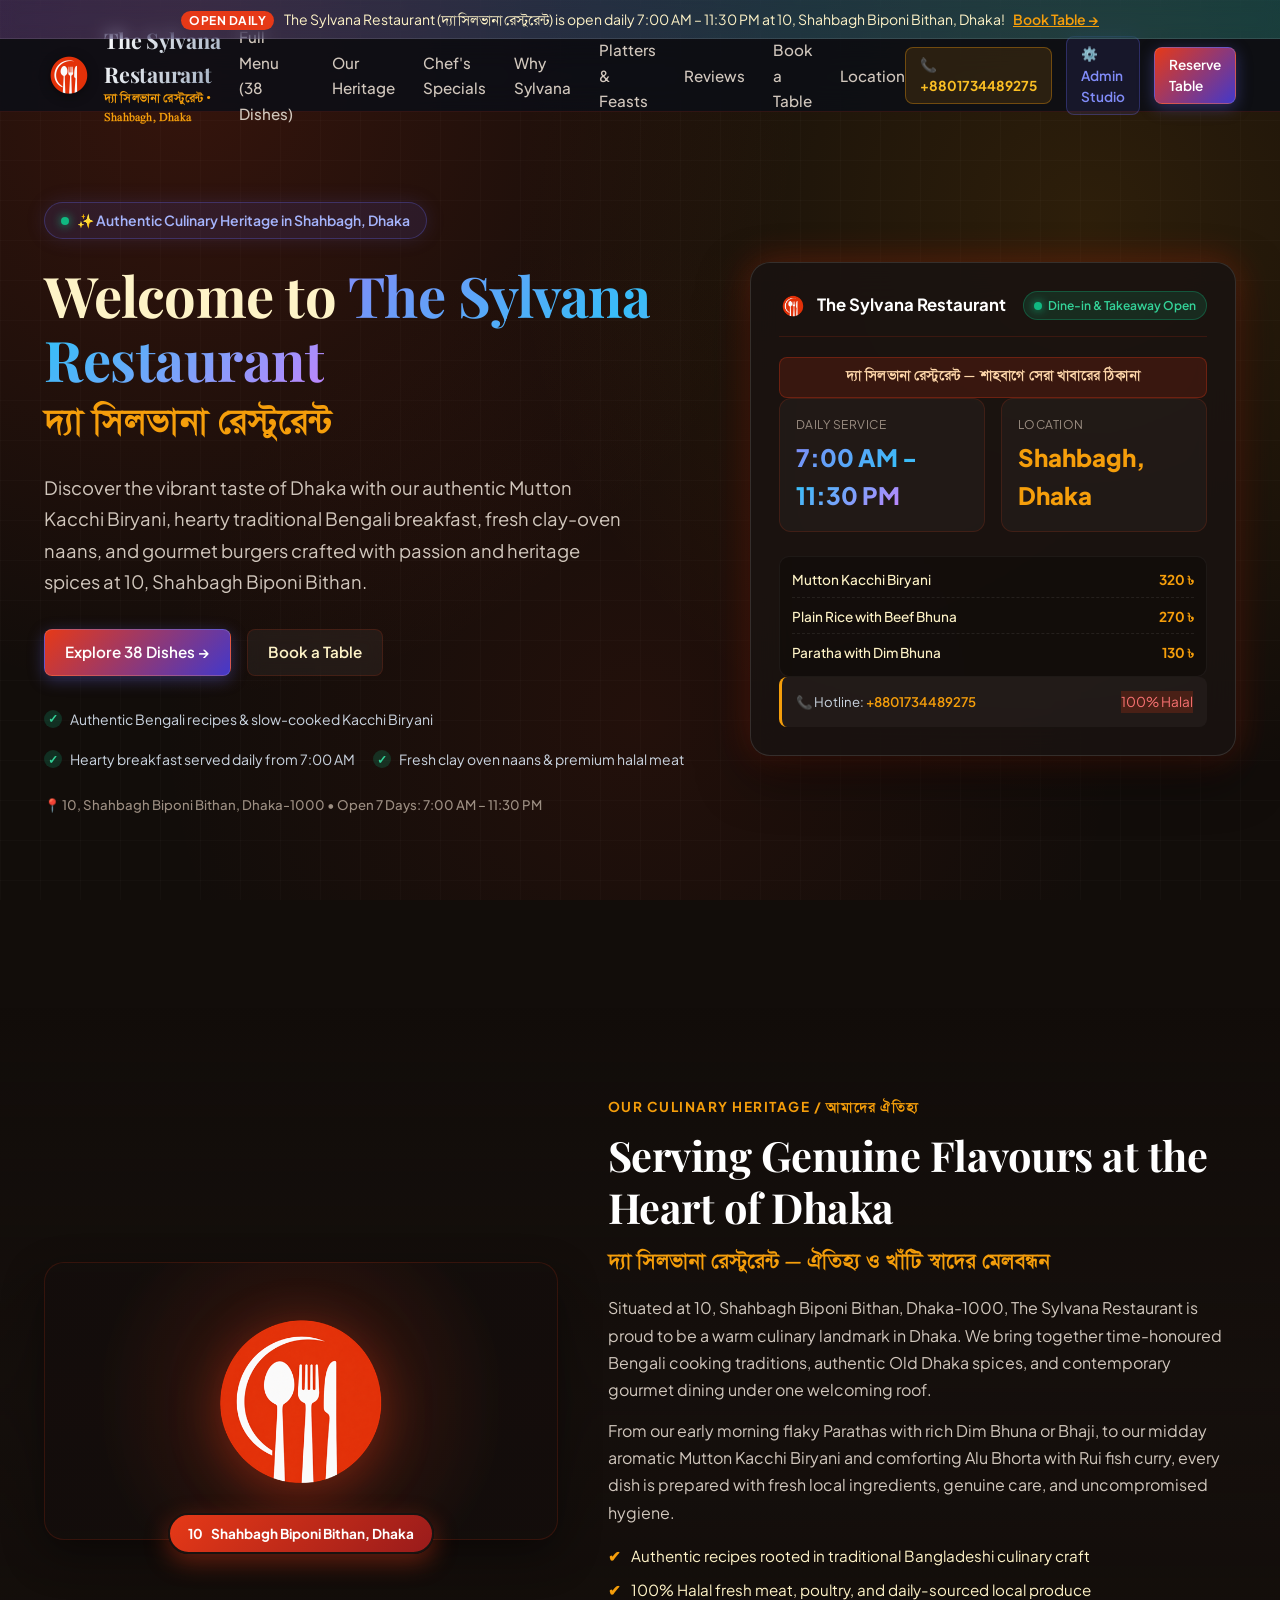
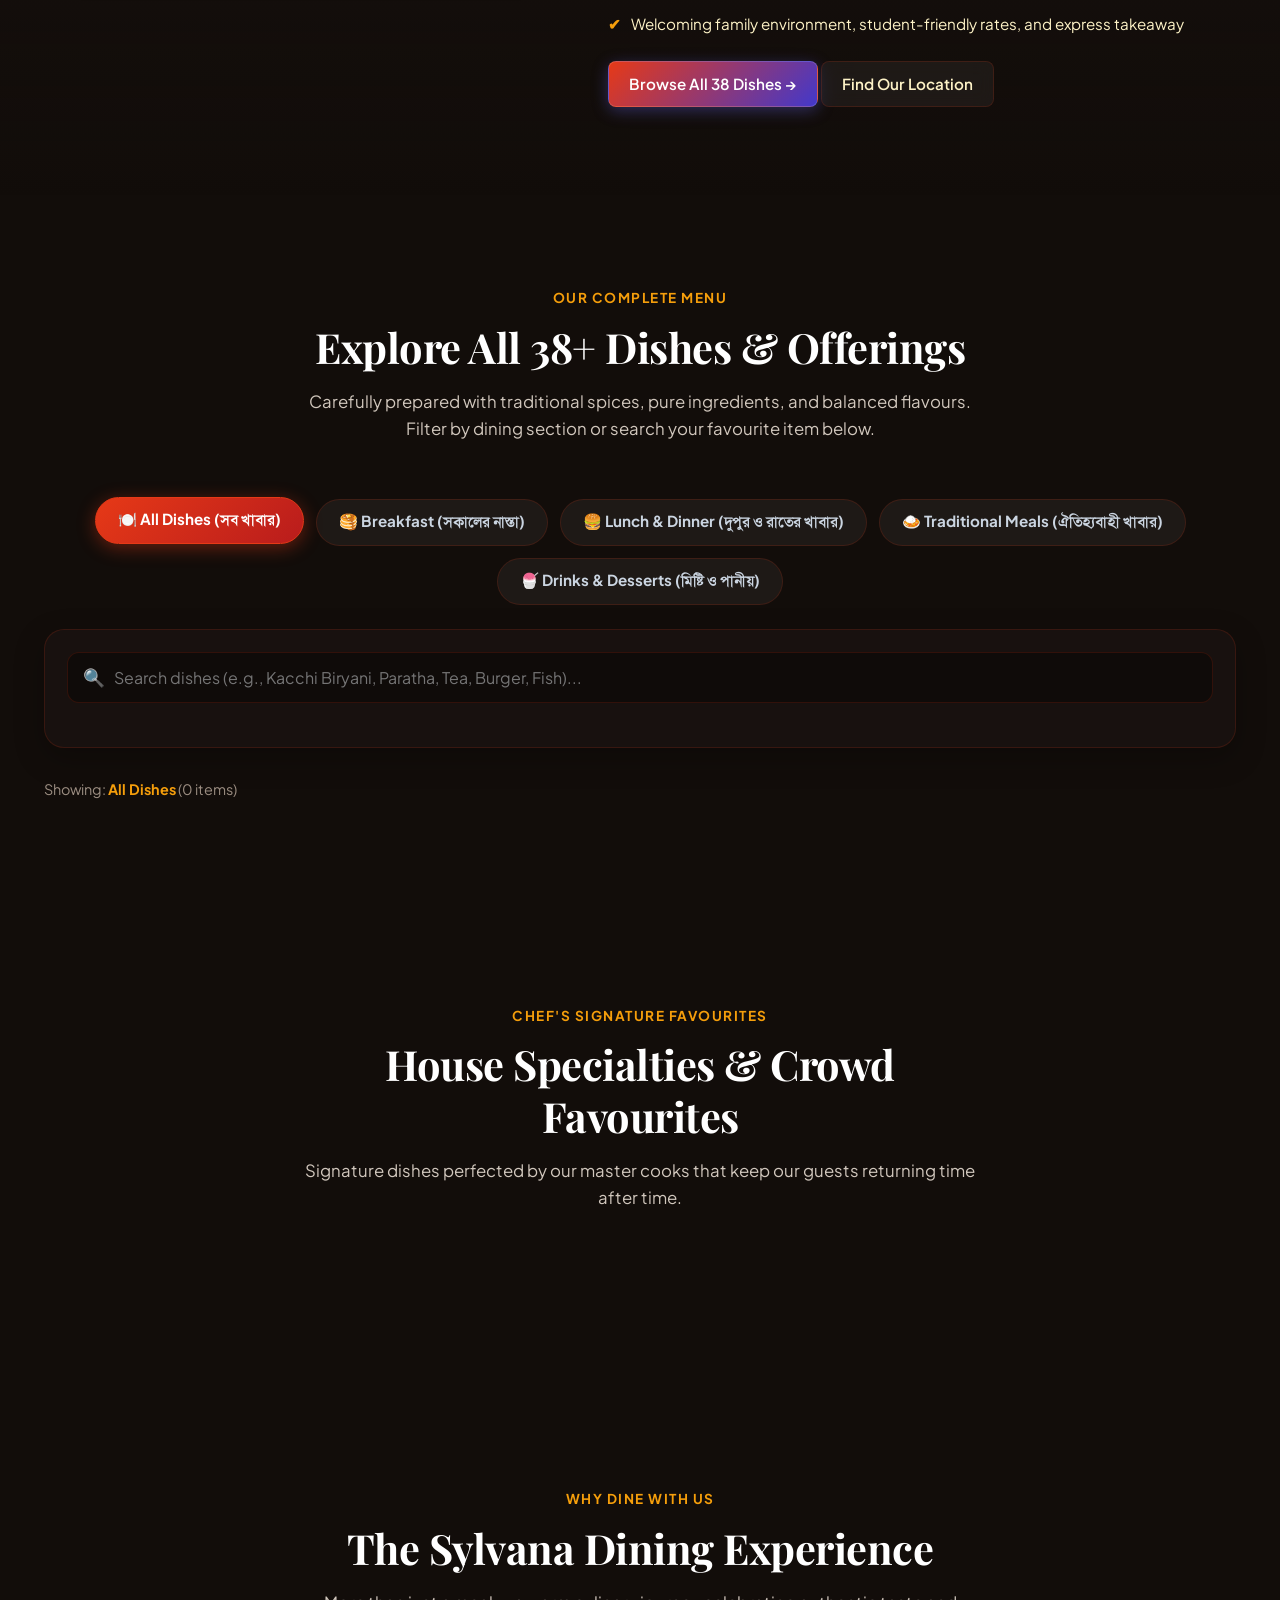
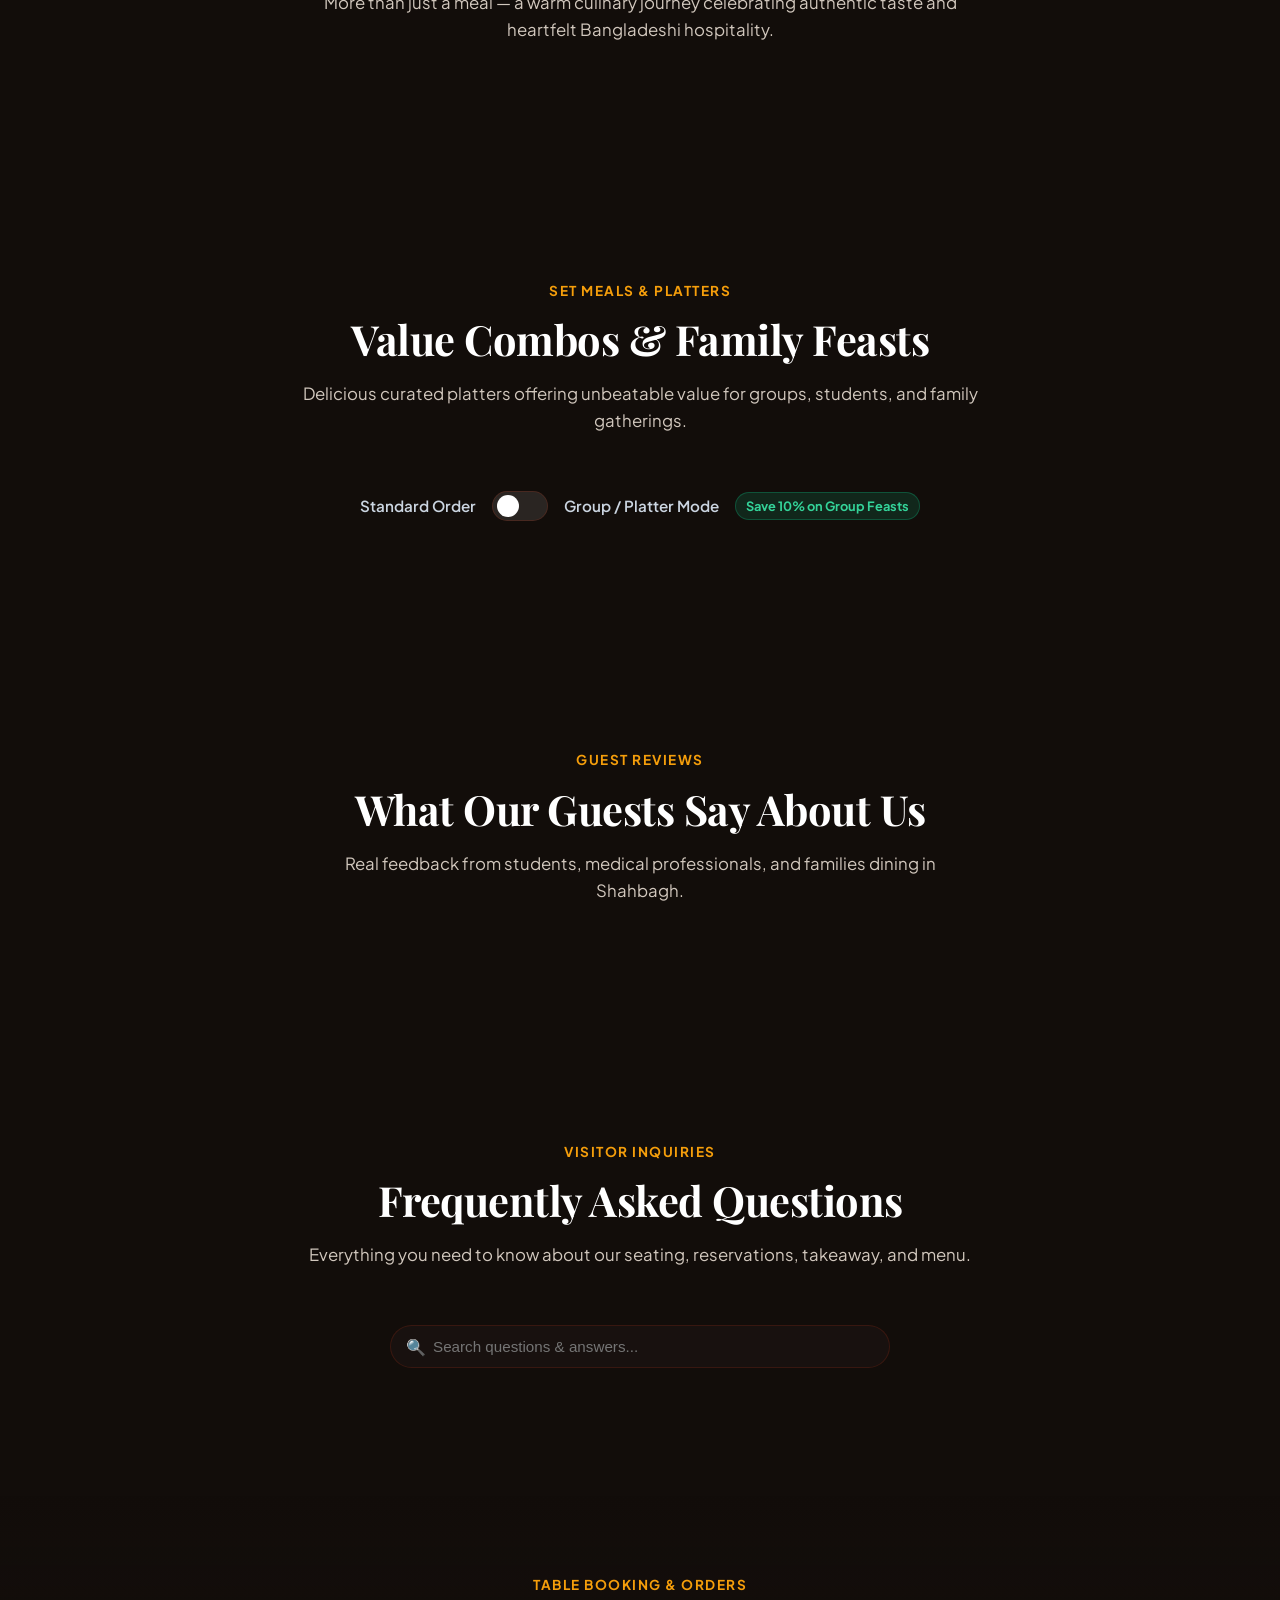
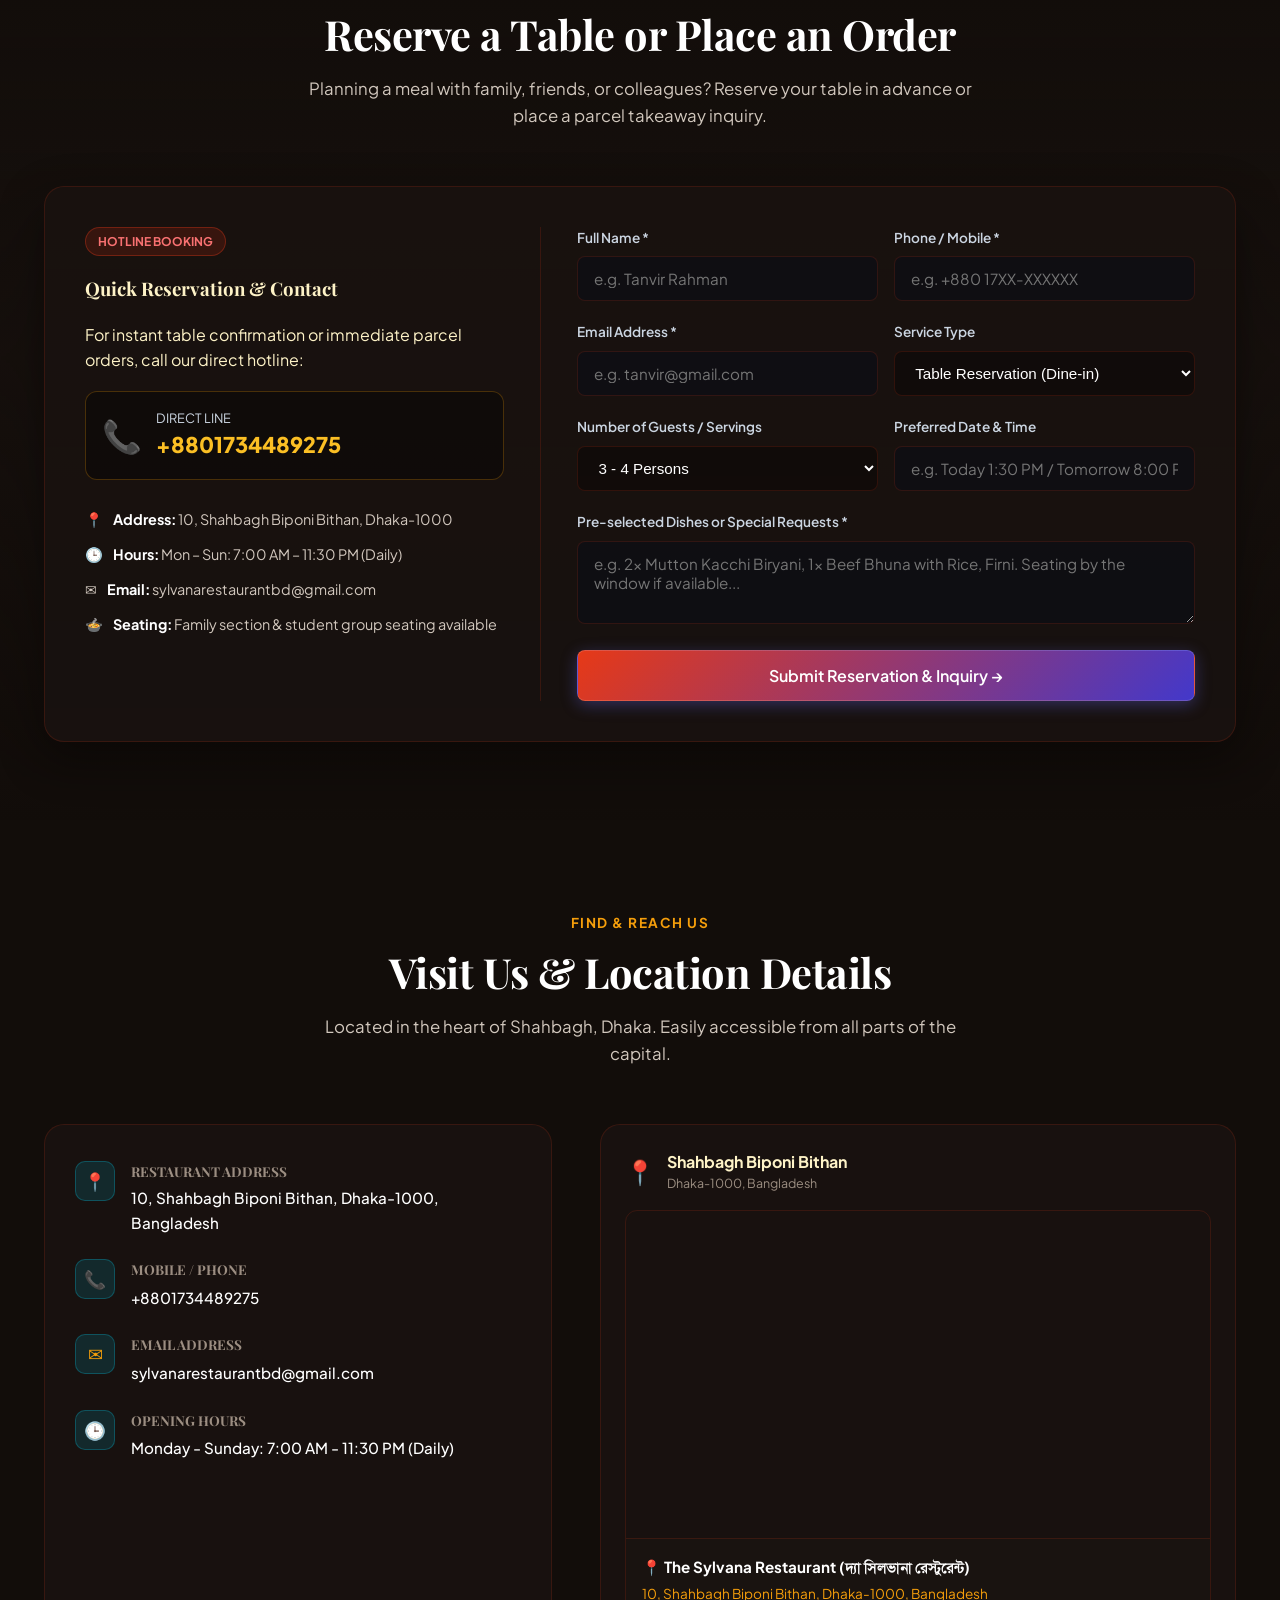
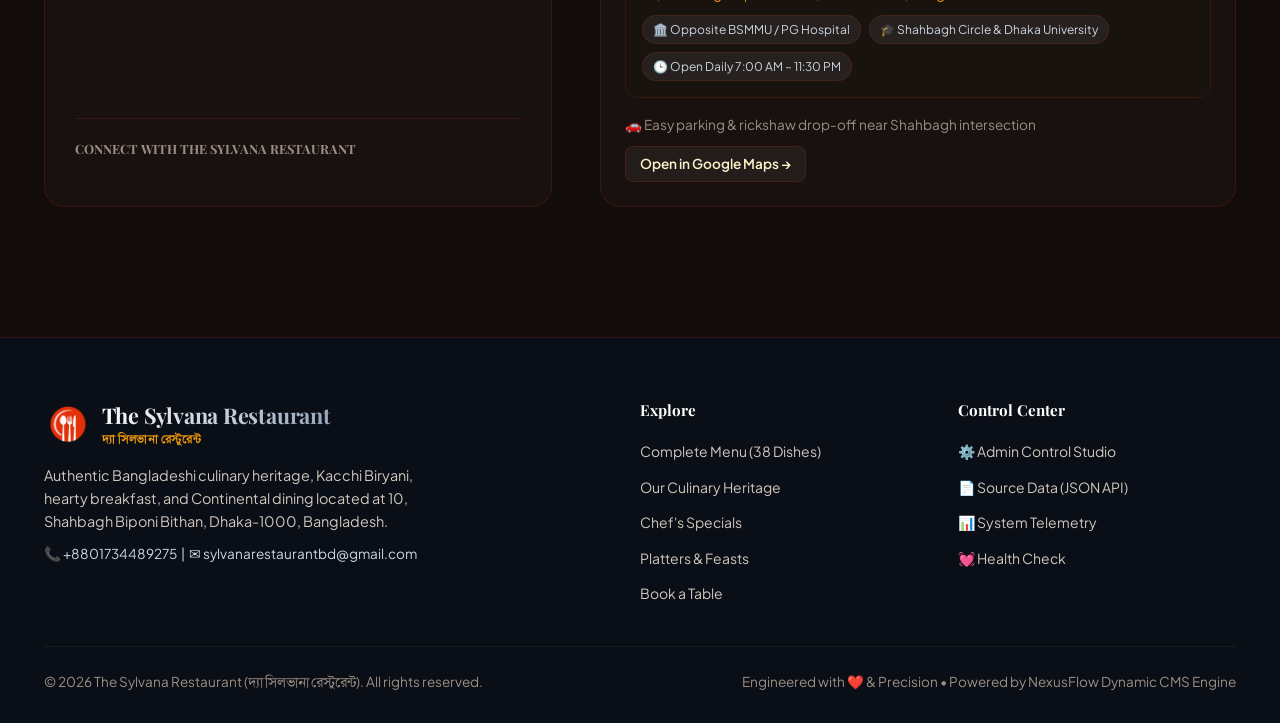
==== public/index.html @ bd7a57ce "fix(server): guard static handler and threadpool against disposed responses and refine font fallback" ====
<!DOCTYPE html>
<html lang="en">
<head>
  <meta charset="UTF-8">
  <meta name="viewport" content="width=device-width, initial-scale=1.0">
  <meta name="description" content="Experience authentic Bengali cuisine, Kacchi Biryani, hearty breakfast, and Continental dining at The Sylvana Restaurant (দ্যা সিলভানা রেস্টুরেন্ট) in Shahbagh, Dhaka.">
  <title>The Sylvana Restaurant | Authentic Bengali Cuisine in Shahbagh, Dhaka</title>
  <link rel="icon" type="image/png" href="assets/sylvana-logo.png">
  <link rel="preconnect" href="https://fonts.googleapis.com">
  <link rel="preconnect" href="https://fonts.gstatic.com" crossorigin>
  <link href="https://fonts.googleapis.com/css2?family=Playfair+Display:ital,wght@0,400;0,600;0,700;1,400;1,600;1,700&family=Plus+Jakarta+Sans:ital,wght@0,400;0,500;0,600;0,700;0,800;1,400;1,600&family=Hind+Siliguri:wght@400;500;600;700&display=swap" rel="stylesheet">
  <link rel="stylesheet" href="https://banglawebfonts.pages.dev/css/bornomala.min.css">
  <link rel="stylesheet" href="css/style.css">
</head>
<body>

  <!-- Top Announcement Bar -->
  <div id="announcementBar" class="announcement-bar">
    <div class="container announcement-container">
      <span id="announcementBadge" class="badge">OPEN DAILY</span>
      <span id="announcementText">The Sylvana Restaurant (দ্যা সিলভানা রেস্টুরেন্ট) is open daily 7:00 AM – 11:30 PM at 10, Shahbagh Biponi Bithan, Dhaka!</span>
      <a id="announcementLink" href="#reservation">Book Table &rarr;</a>
    </div>
  </div>

  <!-- Main Navigation Bar -->
  <header class="navbar" id="mainNavbar">
    <div class="container nav-container">
      <a href="#" class="brand-logo" id="brandLogo">
        <img src="assets/sylvana-logo.png" alt="The Sylvana Restaurant Logo" class="brand-logo-img" id="brandLogoImg" onerror="this.style.display='none'; document.getElementById('brandIcon').style.display='inline-block';">
        <span class="brand-icon" id="brandIcon" style="display: none;">🍽️</span>
        <div class="brand-title-group">
          <span class="brand-text" id="brandText">The Sylvana Restaurant</span>
          <span class="brand-tagline" id="brandTagline">দ্যা সিলভানা রেস্টুরেন্ট • Shahbagh, Dhaka</span>
        </div>
      </a>

      <nav>
        <ul class="nav-links" id="navLinks">
          <li><a href="#menu" class="nav-link">Full Menu (38 Dishes)</a></li>
          <li><a href="#about" class="nav-link">Our Heritage</a></li>
          <li><a href="#showcase" class="nav-link">Chef's Specials</a></li>
          <li><a href="#features" class="nav-link">Why Sylvana</a></li>
          <li><a href="#pricing" class="nav-link">Platters & Feasts</a></li>
          <li><a href="#testimonials" class="nav-link">Reviews</a></li>
          <li><a href="#reservation" class="nav-link">Book a Table</a></li>
          <li><a href="#contact" class="nav-link">Location</a></li>
        </ul>
      </nav>

      <div class="nav-actions">
        <a href="tel:+8801734489275" class="btn btn-sm btn-phone" title="Call Restaurant Hotline">
          📞 +8801734489275
        </a>
        <a href="/admin" class="btn btn-sm btn-admin" target="_blank" title="Manage content & menu in Admin Studio">
          ⚙️ Admin Studio
        </a>
        <a href="#reservation" class="btn btn-sm btn-primary">
          Reserve Table
        </a>
        <button class="mobile-menu-btn" id="mobileMenuBtn" aria-label="Toggle Navigation">
          ☰
        </button>
      </div>
    </div>
  </header>

  <main>
    <!-- Hero Section -->
    <section class="hero-section" id="hero">
      <div class="container hero-grid">
        <div class="hero-content">
          <div class="eyebrow-pill" id="heroBadge">
            <span class="eyebrow-pulse"></span>
            <span>✨ Authentic Culinary Heritage in Shahbagh, Dhaka</span>
          </div>

          <h1 class="hero-headline" id="heroHeadline">
            Welcome to <span class="gradient-text">The Sylvana Restaurant</span> <span class="bn-title">দ্যা সিলভানা রেস্টুরেন্ট</span>
          </h1>

          <p class="hero-subtitle" id="heroSubtitle">
            Discover the vibrant taste of Dhaka with our authentic Mutton Kacchi Biryani, hearty traditional Bengali breakfast, fresh clay-oven naans, and gourmet burgers crafted with passion and heritage spices at 10, Shahbagh Biponi Bithan.
          </p>

          <div class="hero-ctas">
            <a href="#menu" class="btn btn-primary" id="heroPrimaryCta">Explore 38 Dishes &rarr;</a>
            <a href="#reservation" class="btn btn-secondary" id="heroSecondaryCta">Book a Table</a>
          </div>

          <div class="hero-highlights" id="heroHighlights">
            <div class="highlight-item">
              <span class="highlight-check">✓</span>
              <span>Authentic Bengali recipes & slow-cooked Kacchi Biryani</span>
            </div>
            <div class="highlight-item">
              <span class="highlight-check">✓</span>
              <span>Hearty breakfast served daily from 7:00 AM</span>
            </div>
            <div class="highlight-item">
              <span class="highlight-check">✓</span>
              <span>Fresh clay oven naans & premium halal meat</span>
            </div>
          </div>

          <p class="trust-badge-text" id="heroTrustBadge">
            📍 10, Shahbagh Biponi Bithan, Dhaka-1000 • Open 7 Days: 7:00 AM – 11:30 PM
          </p>
        </div>

        <!-- Hero Preview Widget -->
        <div class="hero-widget-area">
          <div class="hero-widget-card" id="previewWidget">
            <div class="widget-header">
              <div class="widget-title-area">
                <img src="assets/sylvana-logo.png" alt="Sylvana Logo" style="width: 28px; height: 28px; object-fit: contain; border-radius: 4px;">
                <strong style="color: #fff; font-size: 1.05rem;">The Sylvana Restaurant</strong>
              </div>
              <span class="widget-status-pill">
                <span class="eyebrow-pulse"></span>
                Dine-in & Takeaway Open
              </span>
            </div>
            <div class="widget-bengali-banner">
              দ্যা সিলভানা রেস্টুরেন্ট — শাহবাগে সেরা খাবারের ঠিকানা
            </div>
            <div class="widget-stats-grid">
              <div class="widget-stat-box">
                <div class="widget-stat-label">Daily Service</div>
                <div class="widget-stat-val gradient-text">7:00 AM - 11:30 PM</div>
              </div>
              <div class="widget-stat-box">
                <div class="widget-stat-label">Location</div>
                <div class="widget-stat-val" style="color: #f59e0b;">Shahbagh, Dhaka</div>
              </div>
            </div>
            <div class="widget-menu-peek">
              <div class="peek-item">
                <span class="peek-dish">Mutton Kacchi Biryani</span>
                <span class="peek-price">320 ৳</span>
              </div>
              <div class="peek-item">
                <span class="peek-dish">Plain Rice with Beef Bhuna</span>
                <span class="peek-price">270 ৳</span>
              </div>
              <div class="peek-item">
                <span class="peek-dish">Paratha with Dim Bhuna</span>
                <span class="peek-price">130 ৳</span>
              </div>
            </div>
            <div class="widget-activity-bar">
              <span style="color: #cbd5e1; font-size: 0.825rem;">
                📞 Hotline: <a href="tel:+8801734489275" style="color: #f59e0b; text-decoration: none; font-weight: 600;">+8801734489275</a>
              </span>
              <span class="badge" style="background: rgba(230, 57, 23, 0.2); color: #f87171;">100% Halal</span>
            </div>
          </div>
        </div>
      </div>
    </section>

    <!-- Metrics Section -->
    <section class="metrics-section" id="metrics">
      <div class="container">
        <div class="metrics-grid" id="metricsGrid">
          <!-- Dynamic metrics -->
        </div>
      </div>
    </section>

    <!-- About Our Heritage Section -->
    <section class="section-wrapper about-section" id="about">
      <div class="container">
        <div class="about-grid">
          <div class="about-visual">
            <div class="about-image-card">
              <img src="assets/sylvana-logo.png" alt="The Sylvana Restaurant Emblem" class="about-emblem-large">
              <div class="about-badge-floating">
                <span class="badge-number">10</span>
                <span class="badge-text">Shahbagh Biponi Bithan, Dhaka</span>
              </div>
            </div>
          </div>
          <div class="about-content">
            <div class="section-eyebrow" id="aboutBadge">Our Culinary Heritage / আমাদের ঐতিহ্য</div>
            <h2 class="section-title" id="aboutTitle">Serving Genuine Flavours at the Heart of Dhaka</h2>
            <h3 class="bengali-heading" id="aboutBnTitle">দ্যা সিলভানা রেস্টুরেন্ট — ঐতিহ্য ও খাঁটি স্বাদের মেলবন্ধন</h3>
            <p class="about-paragraph" id="aboutStory1">
              Situated at 10, Shahbagh Biponi Bithan, Dhaka-1000, The Sylvana Restaurant is proud to be a warm culinary landmark in Dhaka. We bring together time-honoured Bengali cooking traditions, authentic Old Dhaka spices, and contemporary gourmet dining under one welcoming roof.
            </p>
            <p class="about-paragraph" id="aboutStory2">
              From our early morning flaky Parathas with rich Dim Bhuna or Bhaji, to our midday aromatic Mutton Kacchi Biryani and comforting Alu Bhorta with Rui fish curry, every dish is prepared with fresh local ingredients, genuine care, and uncompromised hygiene.
            </p>
            <div class="about-checklist" id="aboutChecklist">
              <div class="check-row">
                <span class="check-bullet">✔</span>
                <span>Authentic recipes rooted in traditional Bangladeshi culinary craft</span>
              </div>
              <div class="check-row">
                <span class="check-bullet">✔</span>
                <span>100% Halal fresh meat, poultry, and daily-sourced local produce</span>
              </div>
              <div class="check-row">
                <span class="check-bullet">✔</span>
                <span>Welcoming family environment, student-friendly rates, and express takeaway</span>
              </div>
            </div>
            <div class="about-actions" style="margin-top: 24px;">
              <a href="#menu" class="btn btn-primary">Browse All 38 Dishes &rarr;</a>
              <a href="#contact" class="btn btn-secondary">Find Our Location</a>
            </div>
          </div>
        </div>
      </div>
    </section>

    <!-- Complete Categorized Menu Section -->
    <section class="section-wrapper menu-section" id="menu">
      <div class="container">
        <div class="section-header">
          <div class="section-eyebrow" id="menuEyebrow">Our Complete Menu</div>
          <h2 class="section-title" id="menuTitle">Explore All 38+ Dishes & Offerings</h2>
          <p class="section-subtitle" id="menuSubtitle">
            Carefully prepared with traditional spices, pure ingredients, and balanced flavours. Filter by dining section or search your favourite item below.
          </p>
        </div>

        <!-- Master Dining Section Tabs (Breakfast, Lunch & Dinner, Traditional Meals & Favourites, Drinks & Desserts) -->
        <div class="menu-section-tabs" id="menuSectionTabs">
          <button type="button" class="section-tab-btn active" data-section="All">🍽️ All Dishes (সব খাবার)</button>
          <button type="button" class="section-tab-btn" data-section="Breakfast">🥞 Breakfast (সকালের নাস্তা)</button>
          <button type="button" class="section-tab-btn" data-section="Lunch & Dinner">🍔 Lunch & Dinner (দুপুর ও রাতের খাবার)</button>
          <button type="button" class="section-tab-btn" data-section="Traditional Meals & Favourites">🍛 Traditional Meals (ঐতিহ্যবাহী খাবার)</button>
          <button type="button" class="section-tab-btn" data-section="Drinks & Desserts">🍧 Drinks & Desserts (মিষ্টি ও পানীয়)</button>
        </div>

        <!-- Menu Search & Filter Controls -->
        <div class="menu-controls-box">
          <div class="menu-search-wrapper">
            <span class="search-icon">🔍</span>
            <input type="text" id="menuSearchInput" class="menu-search-input" placeholder="Search dishes (e.g., Kacchi Biryani, Paratha, Tea, Burger, Fish)...">
            <button type="button" id="menuSearchClear" class="search-clear-btn" style="display: none;" title="Clear search">✕</button>
          </div>
          <div class="menu-category-tabs" id="menuCategoryTabs">
            <!-- Dynamically populated category buttons -->
          </div>
        </div>

        <!-- Active Filter Indicator -->
        <div class="menu-filter-status" id="menuFilterStatus">
          <span>Showing: <strong id="currentCategoryLabel">All Dishes</strong> (<span id="menuItemCount">0</span> items)</span>
        </div>

        <!-- Dynamic Menu Items Grid -->
        <div class="menu-grid" id="menuGrid">
          <!-- Dynamically populated dish cards -->
        </div>
      </div>
    </section>

    <!-- Chef's Specials / Showcase Section -->
    <section class="section-wrapper" id="showcase">
      <div class="container">
        <div class="section-header">
          <div class="section-eyebrow" id="showcaseEyebrow">Chef's Signature Favourites</div>
          <h2 class="section-title" id="showcaseTitle">House Specialties & Crowd Favourites</h2>
          <p class="section-subtitle" id="showcaseSubtitle">
            Signature dishes perfected by our master cooks that keep our guests returning time after time.
          </p>
        </div>

        <div class="filter-tabs" id="filterTabs">
          <!-- Dynamic filter buttons -->
        </div>

        <div class="showcase-grid" id="showcaseGrid">
          <!-- Dynamic showcase items -->
        </div>
      </div>
    </section>

    <!-- Why Dine With Us / Features Section -->
    <section class="section-wrapper" id="features">
      <div class="container">
        <div class="section-header">
          <div class="section-eyebrow" id="featuresEyebrow">Why Dine With Us</div>
          <h2 class="section-title" id="featuresTitle">The Sylvana Dining Experience</h2>
          <p class="section-subtitle" id="featuresSubtitle">
            More than just a meal — a warm culinary journey celebrating authentic taste and heartfelt Bangladeshi hospitality.
          </p>
        </div>

        <div class="features-grid" id="featuresGrid">
          <!-- Dynamic feature cards -->
        </div>
      </div>
    </section>

    <!-- Set Meals & Feasts (Pricing) Section -->
    <section class="section-wrapper" id="pricing">
      <div class="container">
        <div class="section-header">
          <div class="section-eyebrow" id="pricingEyebrow">Set Meals & Platters</div>
          <h2 class="section-title" id="pricingTitle">Value Combos & Family Feasts</h2>
          <p class="section-subtitle" id="pricingSubtitle">
            Delicious curated platters offering unbeatable value for groups, students, and family gatherings.
          </p>
        </div>

        <div class="pricing-switch-container">
          <span style="font-size: 0.95rem; font-weight: 600; color: #cbd5e1;">Standard Order</span>
          <div class="pricing-switch" id="pricingSwitch" title="Toggle Combo Deals">
            <div class="switch-handle"></div>
          </div>
          <span style="font-size: 0.95rem; font-weight: 600; color: #cbd5e1;">Group / Platter Mode</span>
          <span class="pricing-discount-pill" id="pricingDiscountPill">Save 10% on Group Feasts</span>
        </div>

        <div class="pricing-grid" id="pricingGrid">
          <!-- Dynamic combo cards -->
        </div>
      </div>
    </section>

    <!-- Guest Reviews / Testimonials Section -->
    <section class="section-wrapper" id="testimonials">
      <div class="container">
        <div class="section-header">
          <div class="section-eyebrow" id="testimonialsEyebrow">Guest Reviews</div>
          <h2 class="section-title" id="testimonialsTitle">What Our Guests Say About Us</h2>
          <p class="section-subtitle" id="testimonialsSubtitle">
            Real feedback from students, medical professionals, and families dining in Shahbagh.
          </p>
        </div>

        <div class="testimonials-grid" id="testimonialsGrid">
          <!-- Dynamic testimonials -->
        </div>
      </div>
    </section>

    <!-- FAQs Section -->
    <section class="section-wrapper" id="faqs">
      <div class="container">
        <div class="section-header">
          <div class="section-eyebrow" id="faqsEyebrow">Visitor Inquiries</div>
          <h2 class="section-title" id="faqsTitle">Frequently Asked Questions</h2>
          <p class="section-subtitle" id="faqsSubtitle">
            Everything you need to know about our seating, reservations, takeaway, and menu.
          </p>
        </div>

        <div class="faq-search-box">
          <span class="faq-search-icon">🔍</span>
          <input type="text" id="faqSearchInput" class="faq-input" placeholder="Search questions & answers...">
        </div>

        <div class="faq-accordion" id="faqAccordion">
          <!-- Dynamic FAQ items -->
        </div>
      </div>
    </section>

    <!-- Table Reservation & Order Inquiry Section -->
    <section class="section-wrapper reservation-section" id="reservation">
      <div class="container">
        <div class="section-header">
          <div class="section-eyebrow">Table Booking & Orders</div>
          <h2 class="section-title">Reserve a Table or Place an Order</h2>
          <p class="section-subtitle">
            Planning a meal with family, friends, or colleagues? Reserve your table in advance or place a parcel takeaway inquiry.
          </p>
        </div>

        <div class="reservation-card-wrapper">
          <div class="reservation-info-col">
            <div class="res-info-badge">Hotline Booking</div>
            <h3>Quick Reservation & Contact</h3>
            <p>
              For instant table confirmation or immediate parcel orders, call our direct hotline:
            </p>
            <div class="res-hotline-box">
              <span class="hotline-icon">📞</span>
              <div>
                <div style="font-size: 0.8rem; text-transform: uppercase; color: #cbd5e1;">Direct Line</div>
                <a href="tel:+8801734489275" class="hotline-num">+8801734489275</a>
              </div>
            </div>

            <div class="res-points-list">
              <div class="res-point">
                <span>📍</span>
                <span><strong>Address:</strong> 10, Shahbagh Biponi Bithan, Dhaka-1000</span>
              </div>
              <div class="res-point">
                <span>🕒</span>
                <span><strong>Hours:</strong> Mon – Sun: 7:00 AM – 11:30 PM (Daily)</span>
              </div>
              <div class="res-point">
                <span>✉</span>
                <span><strong>Email:</strong> sylvanarestaurantbd@gmail.com</span>
              </div>
              <div class="res-point">
                <span>🍲</span>
                <span><strong>Seating:</strong> Family section & student group seating available</span>
              </div>
            </div>
          </div>

          <div class="reservation-form-col">
            <div id="reservationAlert" class="form-alert" style="display: none;"></div>
            <form id="reservationForm">
              <div class="form-row">
                <div class="form-group">
                  <label for="resName" class="form-label">Full Name *</label>
                  <input type="text" id="resName" class="form-input" required placeholder="e.g. Tanvir Rahman">
                </div>
                <div class="form-group">
                  <label for="resPhone" class="form-label">Phone / Mobile *</label>
                  <input type="tel" id="resPhone" class="form-input" required placeholder="e.g. +880 17XX-XXXXXX">
                </div>
              </div>

              <div class="form-row">
                <div class="form-group">
                  <label for="resEmail" class="form-label">Email Address *</label>
                  <input type="email" id="resEmail" class="form-input" required placeholder="e.g. tanvir@gmail.com">
                </div>
                <div class="form-group">
                  <label for="resServiceType" class="form-label">Service Type</label>
                  <select id="resServiceType" class="form-select">
                    <option value="Table Reservation">Table Reservation (Dine-in)</option>
                    <option value="Takeaway / Parcel Order">Takeaway / Parcel Order</option>
                    <option value="Group & Party Catering">Group & Party Catering</option>
                    <option value="General Inquiry">General Dining Inquiry</option>
                  </select>
                </div>
              </div>

              <div class="form-row">
                <div class="form-group">
                  <label for="resGuests" class="form-label">Number of Guests / Servings</label>
                  <select id="resGuests" class="form-select">
                    <option value="1-2 Persons">1 - 2 Persons</option>
                    <option value="3-4 Persons" selected>3 - 4 Persons</option>
                    <option value="5-8 Persons">5 - 8 Persons</option>
                    <option value="10+ Persons (Banquet)">10+ Persons (Banquet / Group)</option>
                  </select>
                </div>
                <div class="form-group">
                  <label for="resDateTime" class="form-label">Preferred Date & Time</label>
                  <input type="text" id="resDateTime" class="form-input" placeholder="e.g. Today 1:30 PM / Tomorrow 8:00 PM">
                </div>
              </div>

              <div class="form-group">
                <label for="resDishes" class="form-label">Pre-selected Dishes or Special Requests *</label>
                <textarea id="resDishes" class="form-textarea" rows="3" required placeholder="e.g. 2x Mutton Kacchi Biryani, 1x Beef Bhuna with Rice, Firni. Seating by the window if available..."></textarea>
              </div>

              <button type="submit" class="btn btn-primary" style="width: 100%; padding: 14px; font-size: 1rem;">
                Submit Reservation & Inquiry &rarr;
              </button>
            </form>
          </div>
        </div>
      </div>
    </section>

    <!-- Location & Contact Section -->
    <section class="section-wrapper" id="contact">
      <div class="container">
        <div class="section-header">
          <div class="section-eyebrow">Find & Reach Us</div>
          <h2 class="section-title" id="contactTitle">Visit Us & Location Details</h2>
          <p class="section-subtitle" id="contactSubtitle">
            Located in the heart of Shahbagh, Dhaka. Easily accessible from all parts of the capital.
          </p>
        </div>

        <div class="contact-grid">
          <!-- Left: Contact Details -->
          <div class="contact-info-card">
            <div class="contact-detail-row">
              <div class="contact-icon">📍</div>
              <div class="contact-detail-content">
                <h5>Restaurant Address</h5>
                <p id="contactAddress">10, Shahbagh Biponi Bithan, Dhaka-1000, Bangladesh</p>
              </div>
            </div>

            <div class="contact-detail-row">
              <div class="contact-icon">📞</div>
              <div class="contact-detail-content">
                <h5>Mobile / Phone</h5>
                <a href="tel:+8801734489275" id="contactPhone">+8801734489275</a>
              </div>
            </div>

            <div class="contact-detail-row">
              <div class="contact-icon">✉</div>
              <div class="contact-detail-content">
                <h5>Email Address</h5>
                <a href="mailto:sylvanarestaurantbd@gmail.com" id="contactEmail">sylvanarestaurantbd@gmail.com</a>
              </div>
            </div>

            <div class="contact-detail-row">
              <div class="contact-icon">🕒</div>
              <div class="contact-detail-content">
                <h5>Opening Hours</h5>
                <p id="contactHours">Monday - Sunday: 7:00 AM - 11:30 PM (Daily)</p>
              </div>
            </div>

            <div style="margin-top: auto; padding-top: 20px; border-top: 1px solid var(--border-color);">
              <h5 style="font-size: 0.8rem; text-transform: uppercase; color: var(--text-dim); margin-bottom: 10px;">Connect With The Sylvana Restaurant</h5>
              <div class="social-links" id="socialLinks">
                <!-- Social links -->
              </div>
            </div>
          </div>

          <!-- Right: Map Locator Card -->
          <div class="map-card">
            <div class="map-header">
              <span class="map-pin-icon">📍</span>
              <div>
                <strong>Shahbagh Biponi Bithan</strong>
                <div style="font-size: 0.78rem; color: var(--text-dim);">Dhaka-1000, Bangladesh</div>
              </div>
            </div>
            <div class="map-embed-wrapper">
              <iframe
                title="The Sylvana Restaurant Shahbagh Map Location"
                src="https://maps.google.com/maps?q=10+Shahbagh+Biponi+Bithan+Dhaka+Bangladesh&t=&z=15&ie=UTF8&iwloc=&output=embed"
                width="100%"
                height="320"
                style="border:0; border-radius: 8px;"
                allowfullscreen=""
                loading="lazy"
                referrerpolicy="no-referrer-when-downgrade">
              </iframe>
              <div class="offline-map-card">
                <div class="map-card-lead">📍 <strong>The Sylvana Restaurant (দ্যা সিলভানা রেস্টুরেন্ট)</strong></div>
                <div class="map-card-address">10, Shahbagh Biponi Bithan, Dhaka-1000, Bangladesh</div>
                <div class="map-card-landmarks">
                  <span class="landmark-pill">🏛️ Opposite BSMMU / PG Hospital</span>
                  <span class="landmark-pill">🎓 Shahbagh Circle & Dhaka University</span>
                  <span class="landmark-pill">🕒 Open Daily 7:00 AM – 11:30 PM</span>
                </div>
              </div>
            </div>
            <div class="map-footer-notes">
              <span>🚗 Easy parking & rickshaw drop-off near Shahbagh intersection</span>
              <a href="https://maps.google.com/?q=10+Shahbagh+Biponi+Bithan+Dhaka" target="_blank" rel="noopener" class="btn btn-sm btn-secondary">
                Open in Google Maps &rarr;
              </a>
            </div>
          </div>
        </div>
      </div>
    </section>
  </main>

  <!-- Site Footer -->
  <footer class="site-footer">
    <div class="container">
      <div class="footer-grid">
        <div class="footer-brand">
          <div class="brand-logo">
            <img src="assets/sylvana-logo.png" alt="Sylvana Logo" style="height: 38px; width: auto; object-fit: contain;">
            <div style="display: flex; flex-direction: column;">
              <span class="brand-text" id="footerBrandText">The Sylvana Restaurant</span>
              <span class="brand-tagline" style="font-size: 0.78rem;">দ্যা সিলভানা রেস্টুরেন্ট</span>
            </div>
          </div>
          <p id="footerDesc">
            Authentic Bangladeshi culinary heritage, Kacchi Biryani, hearty breakfast, and Continental dining located at 10, Shahbagh Biponi Bithan, Dhaka-1000, Bangladesh.
          </p>
          <div style="font-size: 0.85rem; color: #cbd5e1; margin-top: 10px;">
            📞 +8801734489275 &nbsp;|&nbsp; ✉ sylvanarestaurantbd@gmail.com
          </div>
        </div>

        <div class="footer-links">
          <h4>Explore</h4>
          <ul class="footer-nav" id="footerNav">
            <li><a href="#menu">Complete Menu (38 Dishes)</a></li>
            <li><a href="#about">Our Culinary Heritage</a></li>
            <li><a href="#showcase">Chef's Specials</a></li>
            <li><a href="#pricing">Platters & Feasts</a></li>
            <li><a href="#reservation">Book a Table</a></li>
          </ul>
        </div>

        <div class="footer-links">
          <h4>Control Center</h4>
          <ul class="footer-nav">
            <li><a href="/admin">⚙️ Admin Control Studio</a></li>
            <li><a href="/api/content" target="_blank">📄 Source Data (JSON API)</a></li>
            <li><a href="/api/stats" target="_blank">📊 System Telemetry</a></li>
            <li><a href="/api/health" target="_blank">💓 Health Check</a></li>
          </ul>
        </div>
      </div>

      <div class="footer-bottom">
        <div id="footerCopyright">© 2026 The Sylvana Restaurant (দ্যা সিলভানা রেস্টুরেন্ট). All rights reserved.</div>
        <div class="powered-by">Engineered with ❤️ & Precision • Powered by NexusFlow Dynamic CMS Engine</div>
      </div>
    </div>
  </footer>

  <!-- Realtime Source Sync Toast Notification -->
  <div class="sync-toast" id="syncToast">
    <span class="sync-spinner"></span>
    <span>Connected to live source</span>
  </div>

  <script src="js/app.js"></script>
</body>
</html>
---- public/css/style.css ----
/* ==========================================================================
   NexusFlow - Modern Single Page Design System & Stylesheet
   ========================================================================== */

/* Bornomala Bengali Web Font Declarations (Local & Remote Fallbacks) */
@font-face {
  font-family: 'Bornomala';
  src: url('../fonts/bornomala/bornomala-regular.woff2') format('woff2'),
       url('/fonts/bornomala/bornomala-regular.woff2') format('woff2'),
       url('https://banglawebfonts.pages.dev/fonts/bornomala/bornomala-regular.woff2') format('woff2');
  font-weight: 400;
  font-style: normal;
  font-display: swap;
}

@font-face {
  font-family: 'Bornomala';
  src: url('../fonts/bornomala/bornomala-bold.woff2') format('woff2'),
       url('/fonts/bornomala/bornomala-bold.woff2') format('woff2'),
       url('https://banglawebfonts.pages.dev/fonts/bornomala/bornomala-bold.woff2') format('woff2');
  font-weight: 600;
  font-style: normal;
  font-display: swap;
}

@font-face {
  font-family: 'Bornomala';
  src: url('../fonts/bornomala/bornomala-bold.woff2') format('woff2'),
       url('/fonts/bornomala/bornomala-bold.woff2') format('woff2'),
       url('https://banglawebfonts.pages.dev/fonts/bornomala/bornomala-bold.woff2') format('woff2');
  font-weight: 700;
  font-style: normal;
  font-display: swap;
}

:root {
  --font-sans: 'Plus Jakarta Sans', 'Bornomala', 'Hind Siliguri', -apple-system, BlinkMacSystemFont, "Segoe UI", Roboto, sans-serif;
  --font-serif: 'Playfair Display', 'Bornomala', 'Hind Siliguri', Georgia, serif;
  --font-bengali: 'Bornomala', 'Hind Siliguri', sans-serif;
  --bg-primary: #120d0a;
  --bg-secondary: #1a1310;
  --bg-card: rgba(26, 19, 16, 0.88);
  --bg-card-hover: rgba(38, 28, 23, 0.96);
  --border-color: rgba(230, 57, 23, 0.16);
  --border-hover: rgba(230, 57, 23, 0.45);
  --text-main: #fef3c7;
  --text-muted: #d1c7bd;
  --text-dim: #9c8e82;
  --primary: #e63917;
  --primary-rgb: 230, 57, 23;
  --primary-hover: #cc3012;
  --accent: #f59e0b;
  --accent-rgb: 245, 158, 11;
  --success: #10b981;
  --warning: #f59e0b;
  --danger: #ef4444;
  --glow-primary: 0 0 35px rgba(230, 57, 23, 0.35);
  --glow-accent: 0 0 35px rgba(245, 158, 11, 0.35);
  --radius-sm: 8px;
  --radius-md: 12px;
  --radius-lg: 20px;
  --radius-full: 9999px;
  --transition: all 0.25s cubic-bezier(0.16, 1, 0.3, 1);
}

*, *::before, *::after {
  box-sizing: border-box;
  margin: 0;
  padding: 0;
}

html {
  scroll-behavior: smooth;
  font-family: var(--font-sans);
  background-color: var(--bg-primary);
  color: var(--text-main);
  line-height: 1.6;
}

body {
  overflow-x: hidden;
  position: relative;
  min-height: 100vh;
  background-image: 
    radial-gradient(circle at 15% 10%, rgba(230, 57, 23, 0.16) 0%, transparent 45%),
    radial-gradient(circle at 85% 25%, rgba(245, 158, 11, 0.12) 0%, transparent 45%),
    radial-gradient(circle at 50% 80%, rgba(204, 48, 18, 0.09) 0%, transparent 50%);
  background-attachment: fixed;
}

/* Background grid ambient texture */
body::before {
  content: "";
  position: fixed;
  top: 0;
  left: 0;
  width: 100%;
  height: 100%;
  background-size: 40px 40px;
  background-image: 
    linear-gradient(to right, rgba(255, 255, 255, 0.02) 1px, transparent 1px),
    linear-gradient(to bottom, rgba(255, 255, 255, 0.02) 1px, transparent 1px);
  pointer-events: none;
  z-index: 0;
}

a {
  color: inherit;
  text-decoration: none;
}

button {
  font-family: inherit;
  cursor: pointer;
  border: none;
  background: none;
}

/* ==========================================================================
   Restaurant Typography System - Luxury English & Bornomala Bangla
   ========================================================================== */

/* Headings & Brand accents: 'Playfair Display' (weights 400, 600, 700) */
h1, h2, h3, h4, h5, h6,
.hero-headline,
.section-title,
.brand-text,
.brand-title,
.showcase-title,
.feature-title,
.plan-name,
.testimonial-quote,
.author-info h4,
.contact-detail-content h5,
.footer-links h4,
.modal-title {
  font-family: var(--font-serif);
}

/* Body, Navigation, Menu cards & Numbers: 'Plus Jakarta Sans' (weights 400, 500, 600, 700) */
body,
p,
.nav-links,
.nav-link,
.btn,
.dish-card,
.dish-title,
.dish-desc,
.dish-price-tag,
.dish-order-btn,
.dish-badges,
.dish-badge-pill,
.menu-controls-box,
.menu-cat-btn,
.menu-sec-btn,
.menu-search-input,
.currency-sym,
.peek-dish,
.peek-price,
.plan-price-box,
.metric-value,
.metric-label,
.badge,
.tag,
.announcement-bar,
.widget-stat-val,
.stat-value,
.metric-card {
  font-family: var(--font-sans);
}

/* Bengali Titles, Tags, and Text: 'Bornomala', 'Hind Siliguri', sans-serif */
.bn-title,
.brand-tagline,
.bengali-heading,
.widget-bengali-banner,
.bn-text,
.bengali-text,
[lang="bn"],
.bengali-script {
  font-family: var(--font-bengali);
}

.container {
  width: 100%;
  max-width: 1240px;
  margin: 0 auto;
  padding: 0 24px;
  position: relative;
  z-index: 1;
}

/* --------------------------------------------------------------------------
   Announcement Bar
   -------------------------------------------------------------------------- */
.announcement-bar {
  background: linear-gradient(90deg, rgba(99, 102, 241, 0.25), rgba(6, 182, 212, 0.25));
  border-bottom: 1px solid rgba(255, 255, 255, 0.1);
  padding: 8px 16px;
  font-size: 0.875rem;
  text-align: center;
  position: relative;
  z-index: 50;
  backdrop-filter: blur(8px);
}

.announcement-bar .badge {
  background: var(--primary);
  color: #fff;
  padding: 2px 8px;
  border-radius: var(--radius-full);
  font-weight: 700;
  font-size: 0.75rem;
  margin-right: 8px;
  text-transform: uppercase;
  letter-spacing: 0.5px;
}

.announcement-bar a {
  text-decoration: underline;
  margin-left: 6px;
  font-weight: 600;
  color: var(--accent);
}

/* --------------------------------------------------------------------------
   Navigation Bar
   -------------------------------------------------------------------------- */
.navbar {
  position: sticky;
  top: 0;
  z-index: 40;
  background: rgba(10, 14, 23, 0.82);
  backdrop-filter: blur(16px);
  -webkit-backdrop-filter: blur(16px);
  border-bottom: 1px solid var(--border-color);
  transition: var(--transition);
}

.navbar .nav-container {
  display: flex;
  align-items: center;
  justify-content: space-between;
  height: 72px;
}

.brand-logo {
  display: flex;
  align-items: center;
  gap: 10px;
  font-size: 1.35rem;
  font-weight: 800;
  letter-spacing: -0.5px;
}

.brand-icon {
  display: inline-flex;
  align-items: center;
  justify-content: center;
  width: 36px;
  height: 36px;
  background: linear-gradient(135deg, var(--primary), var(--accent));
  border-radius: 10px;
  box-shadow: 0 0 15px rgba(99, 102, 241, 0.4);
  font-size: 1.2rem;
}

.brand-text {
  font-family: var(--font-serif);
  font-weight: 700;
  letter-spacing: -0.01em;
  background: linear-gradient(120deg, #ffffff, #94a3b8);
  -webkit-background-clip: text;
  -webkit-text-fill-color: transparent;
}

.nav-links {
  display: flex;
  align-items: center;
  gap: 28px;
  list-style: none;
}

.nav-link {
  color: var(--text-muted);
  font-weight: 500;
  font-size: 0.95rem;
  transition: var(--transition);
  position: relative;
}

.nav-link:hover, .nav-link.active {
  color: #fff;
}

.nav-link:hover::after {
  content: "";
  position: absolute;
  bottom: -4px;
  left: 0;
  width: 100%;
  height: 2px;
  background: var(--accent);
  border-radius: 2px;
}

.nav-actions {
  display: flex;
  align-items: center;
  gap: 14px;
}

.btn {
  display: inline-flex;
  align-items: center;
  justify-content: center;
  gap: 8px;
  padding: 10px 20px;
  border-radius: var(--radius-sm);
  font-weight: 600;
  font-size: 0.95rem;
  transition: var(--transition);
  text-decoration: none;
}

.btn-primary {
  background: linear-gradient(135deg, var(--primary), #4338ca);
  color: #fff;
  box-shadow: 0 4px 16px rgba(99, 102, 241, 0.35);
  border: 1px solid rgba(255, 255, 255, 0.15);
}

.btn-primary:hover {
  transform: translateY(-2px);
  box-shadow: 0 6px 24px rgba(99, 102, 241, 0.55);
  color: #fff;
}

.btn-secondary {
  background: rgba(255, 255, 255, 0.05);
  color: var(--text-main);
  border: 1px solid var(--border-color);
  backdrop-filter: blur(8px);
}

.btn-secondary:hover {
  background: rgba(255, 255, 255, 0.1);
  border-color: rgba(255, 255, 255, 0.2);
  transform: translateY(-2px);
}

.btn-sm {
  padding: 6px 14px;
  font-size: 0.85rem;
}

.btn-admin {
  background: rgba(99, 102, 241, 0.1);
  border: 1px solid rgba(99, 102, 241, 0.3);
  color: #818cf8;
}

.btn-admin:hover {
  background: rgba(99, 102, 241, 0.2);
  color: #c7d2fe;
}

.mobile-menu-btn {
  display: none;
  color: var(--text-main);
  font-size: 1.5rem;
}

/* --------------------------------------------------------------------------
   Hero Section
   -------------------------------------------------------------------------- */
.hero-section {
  padding: 90px 0 70px;
  position: relative;
  overflow: hidden;
}

.hero-grid {
  display: grid;
  grid-template-columns: 1.15fr 0.85fr;
  gap: 48px;
  align-items: center;
}

.hero-content {
  display: flex;
  flex-direction: column;
  gap: 24px;
}

.eyebrow-pill {
  display: inline-flex;
  align-items: center;
  gap: 8px;
  padding: 6px 16px;
  background: rgba(99, 102, 241, 0.12);
  border: 1px solid rgba(99, 102, 241, 0.3);
  border-radius: var(--radius-full);
  font-size: 0.875rem;
  font-weight: 600;
  color: #a5b4fc;
  width: fit-content;
  box-shadow: 0 0 20px rgba(99, 102, 241, 0.15);
}

.eyebrow-pulse {
  width: 8px;
  height: 8px;
  border-radius: 50%;
  background: #10b981;
  box-shadow: 0 0 10px #10b981;
  animation: pulseDot 2s infinite;
}

@keyframes pulseDot {
  0% { transform: scale(0.95); opacity: 0.8; }
  50% { transform: scale(1.3); opacity: 1; }
  100% { transform: scale(0.95); opacity: 0.8; }
}

.hero-headline {
  font-family: var(--font-serif);
  font-size: 3.5rem;
  font-weight: 700;
  line-height: 1.15;
  letter-spacing: -0.5px;
}

.gradient-text {
  background: linear-gradient(135deg, #818cf8 0%, #38bdf8 50%, #c084fc 100%);
  -webkit-background-clip: text;
  -webkit-text-fill-color: transparent;
  display: inline;
}

.hero-subtitle {
  font-size: 1.15rem;
  color: var(--text-muted);
  line-height: 1.7;
  max-width: 580px;
}

.hero-ctas {
  display: flex;
  flex-wrap: wrap;
  gap: 16px;
  margin-top: 8px;
}

.hero-highlights {
  display: flex;
  flex-wrap: wrap;
  gap: 18px;
  margin-top: 8px;
}

.highlight-item {
  display: flex;
  align-items: center;
  gap: 8px;
  font-size: 0.875rem;
  color: #cbd5e1;
}

.highlight-check {
  display: inline-flex;
  align-items: center;
  justify-content: center;
  width: 18px;
  height: 18px;
  border-radius: 50%;
  background: rgba(16, 185, 129, 0.2);
  color: #34d399;
  font-size: 0.75rem;
  font-weight: bold;
}

.trust-badge-text {
  font-size: 0.825rem;
  color: var(--text-dim);
  font-weight: 500;
}

/* Hero Live Monitor Card */
.hero-widget-card {
  background: var(--bg-card);
  border: 1px solid rgba(255, 255, 255, 0.12);
  border-radius: var(--radius-lg);
  padding: 28px;
  box-shadow: 0 20px 50px rgba(0, 0, 0, 0.5), var(--glow-primary);
  backdrop-filter: blur(20px);
  position: relative;
  overflow: hidden;
  transition: var(--transition);
}

.hero-widget-card:hover {
  border-color: rgba(99, 102, 241, 0.5);
  transform: translateY(-4px);
}

.widget-header {
  display: flex;
  align-items: center;
  justify-content: space-between;
  margin-bottom: 20px;
  padding-bottom: 16px;
  border-bottom: 1px solid var(--border-color);
}

.widget-title-area {
  display: flex;
  align-items: center;
  gap: 10px;
}

.widget-status-pill {
  display: flex;
  align-items: center;
  gap: 6px;
  font-size: 0.75rem;
  font-weight: 600;
  padding: 4px 10px;
  background: rgba(16, 185, 129, 0.15);
  border: 1px solid rgba(16, 185, 129, 0.3);
  color: #34d399;
  border-radius: var(--radius-full);
}

.widget-stats-grid {
  display: grid;
  grid-template-columns: 1fr 1fr;
  gap: 16px;
  margin-bottom: 24px;
}

.widget-stat-box {
  background: rgba(255, 255, 255, 0.03);
  border: 1px solid var(--border-color);
  border-radius: var(--radius-md);
  padding: 16px;
}

.widget-stat-label {
  font-size: 0.75rem;
  color: var(--text-dim);
  text-transform: uppercase;
  letter-spacing: 0.5px;
  margin-bottom: 4px;
}

.widget-stat-val {
  font-size: 1.5rem;
  font-weight: 800;
  color: #fff;
}

.widget-activity-bar {
  background: rgba(255, 255, 255, 0.04);
  border-radius: var(--radius-sm);
  padding: 14px;
  font-size: 0.85rem;
  display: flex;
  align-items: center;
  justify-content: space-between;
  border-left: 3px solid var(--accent);
}

.sync-spinner {
  display: inline-block;
  width: 14px;
  height: 14px;
  border: 2px solid rgba(6, 182, 212, 0.3);
  border-top-color: var(--accent);
  border-radius: 50%;
  animation: spin 1s linear infinite;
}

@keyframes spin {
  to { transform: rotate(360deg); }
}

/* --------------------------------------------------------------------------
   Metrics & Stats Counter
   -------------------------------------------------------------------------- */
.metrics-section {
  padding: 40px 0 80px;
}

.metrics-grid {
  display: grid;
  grid-template-columns: repeat(4, 1fr);
  gap: 24px;
}

.metric-card {
  background: var(--bg-card);
  border: 1px solid var(--border-color);
  border-radius: var(--radius-md);
  padding: 24px 20px;
  text-align: center;
  transition: var(--transition);
  backdrop-filter: blur(12px);
}

.metric-card:hover {
  border-color: var(--border-hover);
  transform: translateY(-4px);
  box-shadow: 0 10px 30px rgba(0, 0, 0, 0.3);
}

.metric-value {
  font-size: 2.5rem;
  font-weight: 900;
  letter-spacing: -1px;
  background: linear-gradient(135deg, #ffffff, #93c5fd);
  -webkit-background-clip: text;
  -webkit-text-fill-color: transparent;
  margin-bottom: 6px;
}

.metric-label {
  font-size: 0.95rem;
  font-weight: 700;
  color: #e2e8f0;
  margin-bottom: 6px;
}

.metric-desc {
  font-size: 0.8rem;
  color: var(--text-dim);
}

/* --------------------------------------------------------------------------
   Common Section Headers
   -------------------------------------------------------------------------- */
.section-wrapper {
  padding: 90px 0;
  position: relative;
}

.section-header {
  text-align: center;
  max-width: 680px;
  margin: 0 auto 56px;
}

.section-eyebrow {
  font-size: 0.85rem;
  font-weight: 700;
  text-transform: uppercase;
  letter-spacing: 1.5px;
  color: var(--accent);
  margin-bottom: 12px;
}

.section-title {
  font-family: var(--font-serif);
  font-size: 2.6rem;
  font-weight: 700;
  letter-spacing: -0.5px;
  color: #fff;
  line-height: 1.25;
  margin-bottom: 16px;
}

.section-subtitle {
  font-size: 1.05rem;
  color: var(--text-muted);
  line-height: 1.6;
}

/* --------------------------------------------------------------------------
   Features Grid
   -------------------------------------------------------------------------- */
.features-grid {
  display: grid;
  grid-template-columns: repeat(3, 1fr);
  gap: 28px;
}

.feature-card {
  background: var(--bg-card);
  border: 1px solid var(--border-color);
  border-radius: var(--radius-lg);
  padding: 32px 28px;
  transition: var(--transition);
  display: flex;
  flex-direction: column;
  position: relative;
  overflow: hidden;
  backdrop-filter: blur(12px);
}

.feature-card:hover {
  border-color: var(--border-hover);
  background: var(--bg-card-hover);
  transform: translateY(-6px);
  box-shadow: 0 15px 40px rgba(0, 0, 0, 0.4), 0 0 25px rgba(99, 102, 241, 0.15);
}

.feature-top {
  display: flex;
  align-items: center;
  justify-content: space-between;
  margin-bottom: 20px;
}

.feature-icon-box {
  width: 48px;
  height: 48px;
  border-radius: var(--radius-md);
  background: rgba(99, 102, 241, 0.15);
  border: 1px solid rgba(99, 102, 241, 0.3);
  display: flex;
  align-items: center;
  justify-content: center;
  color: #818cf8;
  font-size: 1.35rem;
}

.feature-tag {
  font-size: 0.75rem;
  font-weight: 600;
  padding: 4px 10px;
  background: rgba(255, 255, 255, 0.05);
  border: 1px solid var(--border-color);
  border-radius: var(--radius-full);
  color: var(--accent);
}

.feature-title {
  font-size: 1.25rem;
  font-weight: 700;
  margin-bottom: 12px;
  color: #fff;
}

.feature-desc {
  font-size: 0.925rem;
  color: var(--text-muted);
  line-height: 1.6;
  margin-bottom: 20px;
  flex-grow: 1;
}

.feature-bullets {
  list-style: none;
  display: flex;
  flex-direction: column;
  gap: 8px;
  border-top: 1px solid var(--border-color);
  padding-top: 16px;
}

.feature-bullets li {
  font-size: 0.85rem;
  color: #cbd5e1;
  display: flex;
  align-items: center;
  gap: 8px;
}

.feature-bullets li::before {
  content: "•";
  color: var(--accent);
  font-size: 1.2rem;
  line-height: 1;
}

/* --------------------------------------------------------------------------
   Showcase / Products Section
   -------------------------------------------------------------------------- */
.filter-tabs {
  display: flex;
  justify-content: center;
  gap: 12px;
  margin-bottom: 40px;
  flex-wrap: wrap;
}

.filter-btn {
  padding: 8px 18px;
  background: rgba(255, 255, 255, 0.04);
  border: 1px solid var(--border-color);
  border-radius: var(--radius-full);
  color: var(--text-muted);
  font-size: 0.9rem;
  font-weight: 600;
  transition: var(--transition);
}

.filter-btn:hover, .filter-btn.active {
  background: var(--primary);
  color: #fff;
  border-color: var(--primary);
  box-shadow: 0 0 15px rgba(99, 102, 241, 0.4);
}

.showcase-grid {
  display: grid;
  grid-template-columns: repeat(2, 1fr);
  gap: 28px;
}

.showcase-card {
  background: var(--bg-card);
  border: 1px solid var(--border-color);
  border-radius: var(--radius-lg);
  overflow: hidden;
  transition: var(--transition);
  display: flex;
  flex-direction: column;
}

.showcase-card:hover {
  border-color: var(--border-hover);
  transform: translateY(-4px);
  box-shadow: 0 16px 40px rgba(0, 0, 0, 0.45);
}

.showcase-banner {
  height: 140px;
  display: flex;
  align-items: flex-end;
  padding: 20px;
  position: relative;
}

.showcase-category-pill {
  font-size: 0.75rem;
  font-weight: 700;
  text-transform: uppercase;
  padding: 4px 12px;
  background: rgba(10, 14, 23, 0.8);
  backdrop-filter: blur(8px);
  border-radius: var(--radius-full);
  color: #fff;
  border: 1px solid rgba(255, 255, 255, 0.2);
}

.showcase-body {
  padding: 24px;
  display: flex;
  flex-direction: column;
  flex-grow: 1;
}

.showcase-title {
  font-size: 1.35rem;
  font-weight: 700;
  margin-bottom: 10px;
  color: #fff;
}

.showcase-summary {
  font-size: 0.925rem;
  color: var(--text-muted);
  line-height: 1.6;
  margin-bottom: 18px;
  flex-grow: 1;
}

.showcase-tags {
  display: flex;
  flex-wrap: wrap;
  gap: 8px;
  margin-bottom: 20px;
}

.tag-badge {
  font-size: 0.75rem;
  padding: 3px 10px;
  background: rgba(255, 255, 255, 0.05);
  border: 1px solid var(--border-color);
  border-radius: var(--radius-sm);
  color: #94a3b8;
}

/* --------------------------------------------------------------------------
   Testimonials
   -------------------------------------------------------------------------- */
.testimonials-grid {
  display: grid;
  grid-template-columns: repeat(3, 1fr);
  gap: 28px;
}

.testimonial-card {
  background: var(--bg-card);
  border: 1px solid var(--border-color);
  border-radius: var(--radius-lg);
  padding: 32px 26px;
  display: flex;
  flex-direction: column;
  transition: var(--transition);
}

.testimonial-card:hover {
  border-color: var(--border-hover);
  transform: translateY(-4px);
}

.star-rating {
  color: #f59e0b;
  font-size: 1.1rem;
  margin-bottom: 16px;
  letter-spacing: 2px;
}

.testimonial-quote {
  font-size: 0.95rem;
  color: #cbd5e1;
  line-height: 1.6;
  margin-bottom: 24px;
  font-style: italic;
  flex-grow: 1;
}

.testimonial-author {
  display: flex;
  align-items: center;
  gap: 14px;
}

.author-avatar {
  width: 44px;
  height: 44px;
  border-radius: 50%;
  background: linear-gradient(135deg, var(--primary), var(--accent));
  color: #fff;
  font-weight: 700;
  display: flex;
  align-items: center;
  justify-content: center;
  font-size: 0.95rem;
}

.author-info h4 {
  font-size: 0.95rem;
  font-weight: 700;
  color: #fff;
}

.author-info p {
  font-size: 0.8rem;
  color: var(--text-dim);
}

/* --------------------------------------------------------------------------
   Pricing Section
   -------------------------------------------------------------------------- */
.pricing-switch-container {
  display: flex;
  align-items: center;
  justify-content: center;
  gap: 16px;
  margin-bottom: 48px;
}

.pricing-switch {
  position: relative;
  width: 56px;
  height: 30px;
  background: rgba(255, 255, 255, 0.1);
  border-radius: var(--radius-full);
  cursor: pointer;
  border: 1px solid var(--border-color);
  transition: var(--transition);
}

.pricing-switch.active {
  background: var(--primary);
}

.switch-handle {
  position: absolute;
  top: 3px;
  left: 4px;
  width: 22px;
  height: 22px;
  border-radius: 50%;
  background: #fff;
  transition: var(--transition);
}

.pricing-switch.active .switch-handle {
  transform: translateX(26px);
}

.pricing-discount-pill {
  font-size: 0.8rem;
  font-weight: 700;
  padding: 3px 10px;
  background: rgba(16, 185, 129, 0.15);
  color: #34d399;
  border: 1px solid rgba(16, 185, 129, 0.3);
  border-radius: var(--radius-full);
}

.pricing-grid {
  display: grid;
  grid-template-columns: repeat(3, 1fr);
  gap: 28px;
  align-items: stretch;
}

.pricing-card {
  background: var(--bg-card);
  border: 1px solid var(--border-color);
  border-radius: var(--radius-lg);
  padding: 36px 30px;
  display: flex;
  flex-direction: column;
  position: relative;
  transition: var(--transition);
}

.pricing-card.featured {
  border-color: rgba(99, 102, 241, 0.6);
  background: rgba(30, 27, 75, 0.45);
  box-shadow: 0 20px 50px rgba(0, 0, 0, 0.5), 0 0 30px rgba(99, 102, 241, 0.25);
  transform: scale(1.03);
}

.popular-badge {
  position: absolute;
  top: -12px;
  left: 50%;
  transform: translateX(-50%);
  background: linear-gradient(90deg, var(--primary), var(--accent));
  color: #fff;
  font-size: 0.725rem;
  font-weight: 800;
  letter-spacing: 0.75px;
  padding: 4px 14px;
  border-radius: var(--radius-full);
  box-shadow: 0 4px 12px rgba(99, 102, 241, 0.4);
}

.plan-name {
  font-size: 1.4rem;
  font-weight: 700;
  color: #fff;
  margin-bottom: 8px;
}

.plan-desc {
  font-size: 0.875rem;
  color: var(--text-muted);
  line-height: 1.5;
  margin-bottom: 24px;
}

.plan-price-box {
  display: flex;
  align-items: baseline;
  gap: 6px;
  margin-bottom: 28px;
}

.currency {
  font-size: 1.5rem;
  font-weight: 700;
  color: var(--text-muted);
}

.amount {
  font-size: 3rem;
  font-weight: 900;
  color: #fff;
  line-height: 1;
}

.period {
  font-size: 0.875rem;
  color: var(--text-dim);
}

.plan-features-list {
  list-style: none;
  display: flex;
  flex-direction: column;
  gap: 12px;
  margin-bottom: 32px;
  flex-grow: 1;
}

.plan-features-list li {
  font-size: 0.9rem;
  color: #cbd5e1;
  display: flex;
  align-items: center;
  gap: 10px;
}

.check-icon {
  color: #10b981;
  font-weight: bold;
}

/* --------------------------------------------------------------------------
   FAQ Section
   -------------------------------------------------------------------------- */
.faq-search-box {
  max-width: 500px;
  margin: 0 auto 36px;
  position: relative;
}

.faq-input {
  width: 100%;
  padding: 12px 18px 12px 42px;
  background: var(--bg-card);
  border: 1px solid var(--border-color);
  border-radius: var(--radius-full);
  color: #fff;
  font-size: 0.95rem;
  outline: none;
  transition: var(--transition);
}

.faq-input:focus {
  border-color: var(--primary);
  box-shadow: 0 0 15px rgba(99, 102, 241, 0.3);
}

.faq-search-icon {
  position: absolute;
  left: 16px;
  top: 50%;
  transform: translateY(-50%);
  color: var(--text-dim);
}

.faq-accordion {
  max-width: 820px;
  margin: 0 auto;
  display: flex;
  flex-direction: column;
  gap: 16px;
}

.faq-item {
  background: var(--bg-card);
  border: 1px solid var(--border-color);
  border-radius: var(--radius-md);
  overflow: hidden;
  transition: var(--transition);
}

.faq-item.open {
  border-color: var(--border-hover);
}

.faq-question-btn {
  width: 100%;
  padding: 20px 24px;
  text-align: left;
  display: flex;
  align-items: center;
  justify-content: space-between;
  gap: 16px;
  font-size: 1.05rem;
  font-weight: 600;
  color: #fff;
}

.faq-chevron {
  transition: transform 0.3s ease;
  font-size: 0.9rem;
  color: var(--accent);
}

.faq-item.open .faq-chevron {
  transform: rotate(180deg);
}

.faq-answer {
  max-height: 0;
  overflow: hidden;
  transition: max-height 0.3s cubic-bezier(0, 1, 0, 1);
  padding: 0 24px;
  color: var(--text-muted);
  font-size: 0.95rem;
  line-height: 1.6;
}

.faq-item.open .faq-answer {
  max-height: 300px;
  padding-bottom: 20px;
  transition: max-height 0.3s cubic-bezier(1, 0, 1, 0);
}

/* --------------------------------------------------------------------------
   Contact Section
   -------------------------------------------------------------------------- */
.contact-grid {
  display: grid;
  grid-template-columns: 1fr 1.25fr;
  gap: 48px;
}

.contact-info-card {
  background: var(--bg-card);
  border: 1px solid var(--border-color);
  border-radius: var(--radius-lg);
  padding: 36px 30px;
  display: flex;
  flex-direction: column;
  gap: 24px;
}

.contact-detail-row {
  display: flex;
  align-items: flex-start;
  gap: 16px;
}

.contact-icon {
  width: 40px;
  height: 40px;
  border-radius: 10px;
  background: rgba(6, 182, 212, 0.15);
  border: 1px solid rgba(6, 182, 212, 0.3);
  color: var(--accent);
  display: flex;
  align-items: center;
  justify-content: center;
  font-size: 1.1rem;
  flex-shrink: 0;
}

.contact-detail-content h5 {
  font-size: 0.85rem;
  color: var(--text-dim);
  text-transform: uppercase;
  margin-bottom: 4px;
}

.contact-detail-content p, .contact-detail-content a {
  font-size: 0.95rem;
  color: #fff;
  font-weight: 500;
}

.social-links {
  display: flex;
  gap: 12px;
  margin-top: 10px;
}

.social-btn {
  width: 40px;
  height: 40px;
  border-radius: var(--radius-sm);
  background: rgba(255, 255, 255, 0.05);
  border: 1px solid var(--border-color);
  display: flex;
  align-items: center;
  justify-content: center;
  color: var(--text-muted);
  transition: var(--transition);
}

.social-btn:hover {
  background: var(--primary);
  color: #fff;
  border-color: var(--primary);
  transform: translateY(-2px);
}

/* Contact Form */
.contact-form-card {
  background: var(--bg-card);
  border: 1px solid var(--border-color);
  border-radius: var(--radius-lg);
  padding: 36px 32px;
}

.form-group {
  margin-bottom: 20px;
}

.form-label {
  display: block;
  font-size: 0.85rem;
  font-weight: 600;
  color: #cbd5e1;
  margin-bottom: 8px;
}

.form-input, .form-textarea {
  width: 100%;
  padding: 12px 16px;
  background: rgba(10, 14, 23, 0.6);
  border: 1px solid var(--border-color);
  border-radius: var(--radius-sm);
  color: #fff;
  font-family: inherit;
  font-size: 0.95rem;
  outline: none;
  transition: var(--transition);
}

.form-input:focus, .form-textarea:focus {
  border-color: var(--primary);
  box-shadow: 0 0 15px rgba(99, 102, 241, 0.35);
}

.form-row {
  display: grid;
  grid-template-columns: 1fr 1fr;
  gap: 16px;
}

.form-alert {
  padding: 12px 16px;
  border-radius: var(--radius-sm);
  font-size: 0.9rem;
  margin-bottom: 18px;
  display: none;
}

.form-alert.success {
  display: block;
  background: rgba(16, 185, 129, 0.15);
  border: 1px solid rgba(16, 185, 129, 0.4);
  color: #34d399;
}

.form-alert.error {
  display: block;
  background: rgba(239, 68, 68, 0.15);
  border: 1px solid rgba(239, 68, 68, 0.4);
  color: #f87171;
}

/* --------------------------------------------------------------------------
   Footer
   -------------------------------------------------------------------------- */
.site-footer {
  border-top: 1px solid var(--border-color);
  background: rgba(10, 14, 23, 0.95);
  padding: 60px 0 30px;
  margin-top: 40px;
}

.footer-grid {
  display: grid;
  grid-template-columns: 2fr 1fr 1fr;
  gap: 40px;
  margin-bottom: 40px;
}

.footer-brand p {
  color: var(--text-muted);
  font-size: 0.9rem;
  max-width: 380px;
  margin-top: 14px;
  line-height: 1.6;
}

.footer-links h4 {
  font-size: 0.95rem;
  font-weight: 700;
  color: #fff;
  margin-bottom: 16px;
}

.footer-nav {
  list-style: none;
  display: flex;
  flex-direction: column;
  gap: 10px;
}

.footer-nav a {
  color: var(--text-muted);
  font-size: 0.875rem;
  transition: var(--transition);
}

.footer-nav a:hover {
  color: #fff;
  padding-left: 4px;
}

.footer-bottom {
  padding-top: 24px;
  border-top: 1px solid rgba(255, 255, 255, 0.05);
  display: flex;
  align-items: center;
  justify-content: space-between;
  font-size: 0.85rem;
  color: var(--text-dim);
}

/* --------------------------------------------------------------------------
   Live Sync Toast Notification
   -------------------------------------------------------------------------- */
.sync-toast {
  position: fixed;
  bottom: 24px;
  right: 24px;
  background: rgba(15, 23, 42, 0.95);
  border: 1px solid rgba(6, 182, 212, 0.5);
  box-shadow: 0 10px 30px rgba(0, 0, 0, 0.5), 0 0 20px rgba(6, 182, 212, 0.3);
  backdrop-filter: blur(12px);
  padding: 12px 20px;
  border-radius: var(--radius-md);
  color: #fff;
  font-size: 0.875rem;
  display: flex;
  align-items: center;
  gap: 10px;
  z-index: 100;
  transform: translateY(100px);
  opacity: 0;
  transition: transform 0.4s cubic-bezier(0.16, 1, 0.3, 1), opacity 0.4s ease;
}

.sync-toast.show {
  transform: translateY(0);
  opacity: 1;
}

/* --------------------------------------------------------------------------
   Responsive Layout (Media Queries)
   -------------------------------------------------------------------------- */
@media (max-width: 1024px) {
  .hero-grid {
    grid-template-columns: 1fr;
    gap: 40px;
  }
  .features-grid {
    grid-template-columns: repeat(2, 1fr);
  }
  .pricing-grid {
    grid-template-columns: 1fr;
    max-width: 480px;
    margin: 0 auto;
  }
  .pricing-card.featured {
    transform: none;
  }
  .metrics-grid {
    grid-template-columns: repeat(2, 1fr);
  }
}

@media (max-width: 768px) {
  .hero-headline {
    font-size: 2.5rem;
  }
  .features-grid {
    grid-template-columns: 1fr;
  }
  .showcase-grid {
    grid-template-columns: 1fr;
  }
  .testimonials-grid {
    grid-template-columns: 1fr;
  }
  .contact-grid {
    grid-template-columns: 1fr;
  }
  .footer-grid {
    grid-template-columns: 1fr;
  }
  .nav-links {
    display: none;
  }
  .nav-links.mobile-active {
    display: flex !important;
    flex-direction: column;
    position: absolute;
    top: 72px;
    left: 0;
    width: 100%;
    background: rgba(18, 13, 10, 0.98);
    padding: 24px;
    border-bottom: 1px solid var(--border-color);
    box-shadow: 0 10px 30px rgba(0, 0, 0, 0.5);
    z-index: 1000;
  }
  .mobile-menu-btn {
    display: block;
  }
  .form-row {
    grid-template-columns: 1fr;
  }
  .metrics-grid {
    grid-template-columns: 1fr;
  }
}

/* ==========================================================================
   The Sylvana Restaurant - Brand & Culinary Theme Extensions
   ========================================================================== */

/* Brand Logo Image */
.brand-logo-img {
  height: 44px;
  width: auto;
  max-width: 50px;
  object-fit: contain;
  border-radius: 6px;
  filter: drop-shadow(0 2px 6px rgba(0, 0, 0, 0.4));
}

.brand-title-group {
  display: flex;
  flex-direction: column;
}

.brand-tagline {
  font-size: 0.74rem;
  color: var(--accent);
  font-weight: 600;
  margin-top: -2px;
  font-family: var(--font-bengali);
  letter-spacing: 0.2px;
}

.btn-phone {
  background: rgba(245, 158, 11, 0.12);
  border: 1px solid rgba(245, 158, 11, 0.35);
  color: #fbbf24;
  font-weight: 700;
}

.btn-phone:hover {
  background: rgba(245, 158, 11, 0.25);
  color: #fff;
}

/* Bengali Typography - Powered by Bornomala */
.bn-title {
  display: block;
  font-family: var(--font-bengali);
  font-size: 0.62em;
  color: var(--accent);
  margin-top: 8px;
  font-weight: 700;
  letter-spacing: normal;
  line-height: 1.4;
}

.bengali-heading {
  font-family: var(--font-bengali);
  color: var(--accent);
  font-size: 1.3rem;
  font-weight: 700;
  margin-bottom: 16px;
  line-height: 1.4;
}

/* Hero Widget Extras */
.widget-bengali-banner {
  background: rgba(230, 57, 23, 0.15);
  border: 1px solid rgba(230, 57, 23, 0.3);
  color: #fed7aa;
  font-family: var(--font-bengali);
  padding: 8px 12px;
  border-radius: 8px;
  font-size: 0.88rem;
  text-align: center;
  font-weight: 700;
  letter-spacing: 0.2px;
}

.widget-menu-peek {
  display: flex;
  flex-direction: column;
  gap: 8px;
  background: rgba(0, 0, 0, 0.25);
  padding: 12px;
  border-radius: 10px;
  border: 1px solid rgba(255, 255, 255, 0.05);
}

.peek-item {
  display: flex;
  justify-content: space-between;
  align-items: center;
  font-size: 0.85rem;
  padding-bottom: 6px;
  border-bottom: 1px dashed rgba(255, 255, 255, 0.08);
}

.peek-item:last-child {
  padding-bottom: 0;
  border-bottom: none;
}

.peek-dish {
  color: #fef3c7;
  font-weight: 500;
}

.peek-price {
  color: var(--accent);
  font-weight: 700;
}

/* About Section */
.about-section {
  background: linear-gradient(180deg, transparent 0%, rgba(26, 19, 16, 0.4) 50%, transparent 100%);
  padding: 90px 0;
}

.about-grid {
  display: grid;
  grid-template-columns: 0.9fr 1.1fr;
  gap: 50px;
  align-items: center;
}

.about-image-card {
  position: relative;
  background: radial-gradient(circle at center, rgba(230, 57, 23, 0.2) 0%, rgba(20, 14, 12, 0.9) 70%);
  border: 1px solid var(--border-color);
  border-radius: var(--radius-lg);
  padding: 50px 30px;
  display: flex;
  align-items: center;
  justify-content: center;
  box-shadow: 0 16px 40px rgba(0, 0, 0, 0.4);
}

.about-emblem-large {
  max-width: 220px;
  height: auto;
  filter: drop-shadow(0 10px 25px rgba(230, 57, 23, 0.4));
  transition: transform 0.4s ease;
}

.about-emblem-large:hover {
  transform: scale(1.05);
}

.about-badge-floating {
  position: absolute;
  bottom: -15px;
  background: linear-gradient(135deg, var(--primary), #991b1b);
  border: 2px solid #1a1310;
  color: #fff;
  padding: 8px 18px;
  border-radius: var(--radius-full);
  display: flex;
  align-items: center;
  gap: 8px;
  box-shadow: 0 8px 24px rgba(230, 57, 23, 0.4);
  font-size: 0.85rem;
  font-weight: 700;
}

.about-paragraph {
  color: var(--text-muted);
  font-size: 1rem;
  line-height: 1.7;
  margin-bottom: 14px;
}

.about-checklist {
  display: flex;
  flex-direction: column;
  gap: 10px;
  margin-top: 18px;
}

.check-row {
  display: flex;
  align-items: flex-start;
  gap: 10px;
  font-size: 0.95rem;
  color: #fef3c7;
}

.check-bullet {
  color: var(--accent);
  font-weight: bold;
}

/* Menu Section Controls */
.menu-controls-box {
  background: var(--bg-card);
  border: 1px solid var(--border-color);
  border-radius: var(--radius-lg);
  padding: 22px;
  margin-bottom: 30px;
  display: flex;
  flex-direction: column;
  gap: 18px;
  box-shadow: 0 10px 30px rgba(0, 0, 0, 0.25);
}

.menu-search-wrapper {
  position: relative;
  width: 100%;
}

.search-icon {
  position: absolute;
  left: 16px;
  top: 50%;
  transform: translateY(-50%);
  font-size: 1.1rem;
  color: var(--text-dim);
  pointer-events: none;
}

.menu-search-input {
  width: 100%;
  background: rgba(0, 0, 0, 0.35);
  border: 1px solid var(--border-color);
  padding: 14px 44px 14px 46px;
  border-radius: var(--radius-md);
  color: #fff;
  font-size: 1rem;
  outline: none;
  transition: var(--transition);
}

.menu-search-input:focus {
  border-color: var(--primary);
  box-shadow: 0 0 0 3px rgba(230, 57, 23, 0.25);
}

.search-clear-btn {
  position: absolute;
  right: 14px;
  top: 50%;
  transform: translateY(-50%);
  color: var(--text-dim);
  font-size: 1.1rem;
  padding: 4px;
}

.search-clear-btn:hover {
  color: #fff;
}

/* Master Dining Section Tabs */
.menu-section-tabs {
  display: flex;
  gap: 12px;
  justify-content: center;
  flex-wrap: wrap;
  margin-bottom: 24px;
}

.section-tab-btn {
  padding: 11px 22px;
  background: rgba(255, 255, 255, 0.05);
  border: 1px solid var(--border-color);
  border-radius: var(--radius-full);
  color: #cbd5e1;
  font-size: 0.95rem;
  font-weight: 700;
  cursor: pointer;
  transition: var(--transition);
  display: inline-flex;
  align-items: center;
  gap: 8px;
}

.section-tab-btn:hover {
  background: rgba(230, 57, 23, 0.15);
  border-color: rgba(230, 57, 23, 0.4);
  color: #fff;
  transform: translateY(-2px);
}

.section-tab-btn.active {
  background: linear-gradient(135deg, var(--primary), #b91c1c);
  border-color: var(--primary);
  color: #fff;
  box-shadow: 0 4px 18px rgba(230, 57, 23, 0.4);
  transform: translateY(-2px);
}

.menu-category-tabs {
  display: flex;
  gap: 10px;
  overflow-x: auto;
  padding-bottom: 4px;
  scrollbar-width: thin;
}

.menu-cat-btn {
  white-space: nowrap;
  padding: 9px 18px;
  background: rgba(255, 255, 255, 0.04);
  border: 1px solid var(--border-color);
  border-radius: var(--radius-full);
  color: var(--text-muted);
  font-size: 0.88rem;
  font-weight: 600;
  transition: var(--transition);
}

.menu-cat-btn:hover {
  background: rgba(230, 57, 23, 0.15);
  color: #fff;
  border-color: rgba(230, 57, 23, 0.35);
}

.menu-cat-btn.active {
  background: linear-gradient(135deg, var(--primary), #991b1b);
  color: #fff;
  border-color: rgba(255, 255, 255, 0.25);
  box-shadow: 0 4px 15px rgba(230, 57, 23, 0.35);
}

.menu-filter-status {
  margin-bottom: 24px;
  color: var(--text-dim);
  font-size: 0.9rem;
}

.menu-filter-status strong {
  color: var(--accent);
}

/* Menu Dish Cards Grid - Responsive fluid columns */
.menu-grid {
  display: grid;
  grid-template-columns: repeat(auto-fill, minmax(min(100%, 280px), 1fr));
  gap: 24px;
}

.dish-card {
  background: var(--bg-card);
  border: 1px solid var(--border-color);
  border-radius: var(--radius-md);
  padding: 22px;
  display: flex;
  flex-direction: column;
  gap: 14px;
  transition: var(--transition);
  position: relative;
  overflow: hidden;
}

.dish-card::before {
  content: "";
  position: absolute;
  top: 0;
  left: 0;
  width: 4px;
  height: 100%;
  background: linear-gradient(to bottom, var(--primary), var(--accent));
  opacity: 0.8;
}

.dish-card:hover {
  transform: translateY(-4px);
  border-color: var(--border-hover);
  box-shadow: 0 12px 30px rgba(0, 0, 0, 0.4), 0 0 20px rgba(230, 57, 23, 0.15);
}

.dish-top {
  display: flex;
  justify-content: space-between;
  align-items: center;
  gap: 8px;
}

.dish-icon-box {
  width: 42px;
  height: 42px;
  background: rgba(230, 57, 23, 0.12);
  border: 1px solid rgba(230, 57, 23, 0.25);
  border-radius: 10px;
  display: flex;
  align-items: center;
  justify-content: center;
  font-size: 1.4rem;
}

.dish-badges {
  display: flex;
  gap: 6px;
  flex-wrap: wrap;
  align-items: center;
}

.dish-badge-pill {
  font-size: 0.72rem;
  font-weight: 700;
  padding: 3px 9px;
  border-radius: var(--radius-full);
  text-transform: uppercase;
  letter-spacing: 0.4px;
}

.dish-badge-special {
  background: linear-gradient(135deg, rgba(230, 57, 23, 0.25), rgba(245, 158, 11, 0.25));
  border: 1px solid rgba(245, 158, 11, 0.4);
  color: #fbbf24;
}

.dish-badge-category {
  background: rgba(255, 255, 255, 0.05);
  color: var(--text-dim);
  border: 1px solid rgba(255, 255, 255, 0.08);
}

.dish-title {
  font-family: var(--font-sans);
  font-size: 1.15rem;
  font-weight: 700;
  color: #fff;
  line-height: 1.35;
}

.dish-desc {
  font-family: var(--font-sans);
  font-size: 0.88rem;
  color: var(--text-muted);
  line-height: 1.5;
  flex-grow: 1;
}

.dish-footer {
  display: flex;
  justify-content: space-between;
  align-items: center;
  padding-top: 14px;
  border-top: 1px solid rgba(255, 255, 255, 0.06);
  margin-top: auto;
}

.dish-price-tag {
  display: flex;
  align-items: baseline;
  gap: 4px;
  font-size: 1.35rem;
  font-weight: 800;
  color: var(--accent);
  font-family: var(--font-sans);
}

.dish-price-tag .currency-sym {
  font-size: 1.2rem;
  color: #fbbf24;
  font-family: var(--font-sans);
}

.dish-order-btn {
  background: rgba(230, 57, 23, 0.12);
  border: 1px solid rgba(230, 57, 23, 0.3);
  color: #f87171;
  padding: 6px 14px;
  border-radius: var(--radius-sm);
  font-size: 0.82rem;
  font-weight: 600;
  transition: var(--transition);
}

.dish-order-btn:hover {
  background: var(--primary);
  color: #fff;
  border-color: var(--primary);
}

/* Reservation Section */
.reservation-section {
  background: linear-gradient(180deg, transparent 0%, rgba(26, 19, 16, 0.5) 50%, transparent 100%);
  padding: 80px 0;
}

.reservation-card-wrapper {
  display: grid;
  grid-template-columns: 0.85fr 1.15fr;
  gap: 36px;
  background: var(--bg-card);
  border: 1px solid var(--border-color);
  border-radius: var(--radius-lg);
  padding: 40px;
  box-shadow: 0 16px 45px rgba(0, 0, 0, 0.4);
}

.reservation-info-col {
  display: flex;
  flex-direction: column;
  gap: 18px;
  border-right: 1px solid var(--border-color);
  padding-right: 36px;
}

.res-info-badge {
  display: inline-block;
  padding: 4px 12px;
  background: rgba(230, 57, 23, 0.15);
  border: 1px solid rgba(230, 57, 23, 0.35);
  color: #f87171;
  border-radius: var(--radius-full);
  font-size: 0.75rem;
  font-weight: 700;
  text-transform: uppercase;
  width: fit-content;
}

.res-hotline-box {
  display: flex;
  align-items: center;
  gap: 14px;
  background: rgba(0, 0, 0, 0.35);
  border: 1px solid rgba(245, 158, 11, 0.25);
  padding: 16px;
  border-radius: var(--radius-md);
}

.hotline-icon {
  font-size: 2rem;
}

.hotline-num {
  font-size: 1.35rem;
  font-weight: 800;
  color: #fbbf24;
  text-decoration: none;
}

.hotline-num:hover {
  text-decoration: underline;
}

.res-points-list {
  display: flex;
  flex-direction: column;
  gap: 12px;
  margin-top: 10px;
}

.res-point {
  display: flex;
  align-items: flex-start;
  gap: 10px;
  font-size: 0.9rem;
  color: var(--text-muted);
}

.res-point strong {
  color: #fff;
}

.reservation-form-col {
  display: flex;
  flex-direction: column;
}

.form-select {
  width: 100%;
  background: rgba(0, 0, 0, 0.3);
  border: 1px solid var(--border-color);
  padding: 12px 16px;
  border-radius: var(--radius-sm);
  color: #fff;
  font-size: 0.95rem;
  outline: none;
  transition: var(--transition);
}

.form-select:focus {
  border-color: var(--primary);
  box-shadow: 0 0 0 3px rgba(230, 57, 23, 0.2);
}

.form-select option {
  background: #1a1310;
  color: #fff;
}

/* Map Card */
.map-card {
  background: var(--bg-card);
  border: 1px solid var(--border-color);
  border-radius: var(--radius-lg);
  padding: 24px;
  display: flex;
  flex-direction: column;
  gap: 16px;
}

.map-header {
  display: flex;
  align-items: center;
  gap: 12px;
  font-size: 1rem;
}

.map-pin-icon {
  font-size: 1.5rem;
}

.map-embed-wrapper {
  width: 100%;
  border-radius: var(--radius-md);
  overflow: hidden;
  border: 1px solid var(--border-color);
}

.map-footer-notes {
  display: flex;
  justify-content: space-between;
  align-items: center;
  font-size: 0.85rem;
  color: var(--text-dim);
  flex-wrap: wrap;
  gap: 10px;
}

@media (max-width: 900px) {
  .about-grid {
    grid-template-columns: 1fr;
  }
  .reservation-card-wrapper {
    grid-template-columns: 1fr;
    padding: 24px;
  }
  .reservation-info-col {
    border-right: none;
    border-bottom: 1px solid var(--border-color);
    padding-right: 0;
    padding-bottom: 24px;
  }
}

/* Offline Map Resilience Styles */
.offline-map-card {
  padding: 16px;
  background: rgba(26, 19, 16, 0.95);
  border-top: 1px solid var(--border-color);
  font-size: 0.88rem;
}

.map-card-lead {
  font-size: 0.95rem;
  color: #fff;
  margin-bottom: 4px;
}

.map-card-address {
  color: var(--accent);
  margin-bottom: 10px;
  font-size: 0.85rem;
}

.map-card-landmarks {
  display: flex;
  flex-wrap: wrap;
  gap: 8px;
}

.landmark-pill {
  font-size: 0.75rem;
  padding: 4px 10px;
  background: rgba(255, 255, 255, 0.06);
  border: 1px solid var(--border-color);
  border-radius: var(--radius-full);
  color: #cbd5e1;
}

/* Dish Card Image */
.dish-card-img {
  width: 44px;
  height: 44px;
  border-radius: 10px;
  object-fit: cover;
  border: 1px solid var(--border-color);
}

/* Ultra-Narrow Mobile Viewport Optimization (<480px & <360px) */
@media (max-width: 480px) {
  .section-title {
    font-size: 2rem;
  }
  .menu-grid {
    grid-template-columns: 1fr;
  }
  .section-tab-btn {
    width: 100%;
    justify-content: center;
    font-size: 0.88rem;
    padding: 10px 16px;
  }
  .menu-controls-box {
    padding: 16px;
  }
  .reservation-card-wrapper {
    padding: 16px;
  }
}

@media (max-width: 360px) {
  .hero-headline {
    font-size: 1.85rem;
  }
  .container {
    padding: 0 12px;
  }
  .dish-card {
    padding: 16px;
  }
}
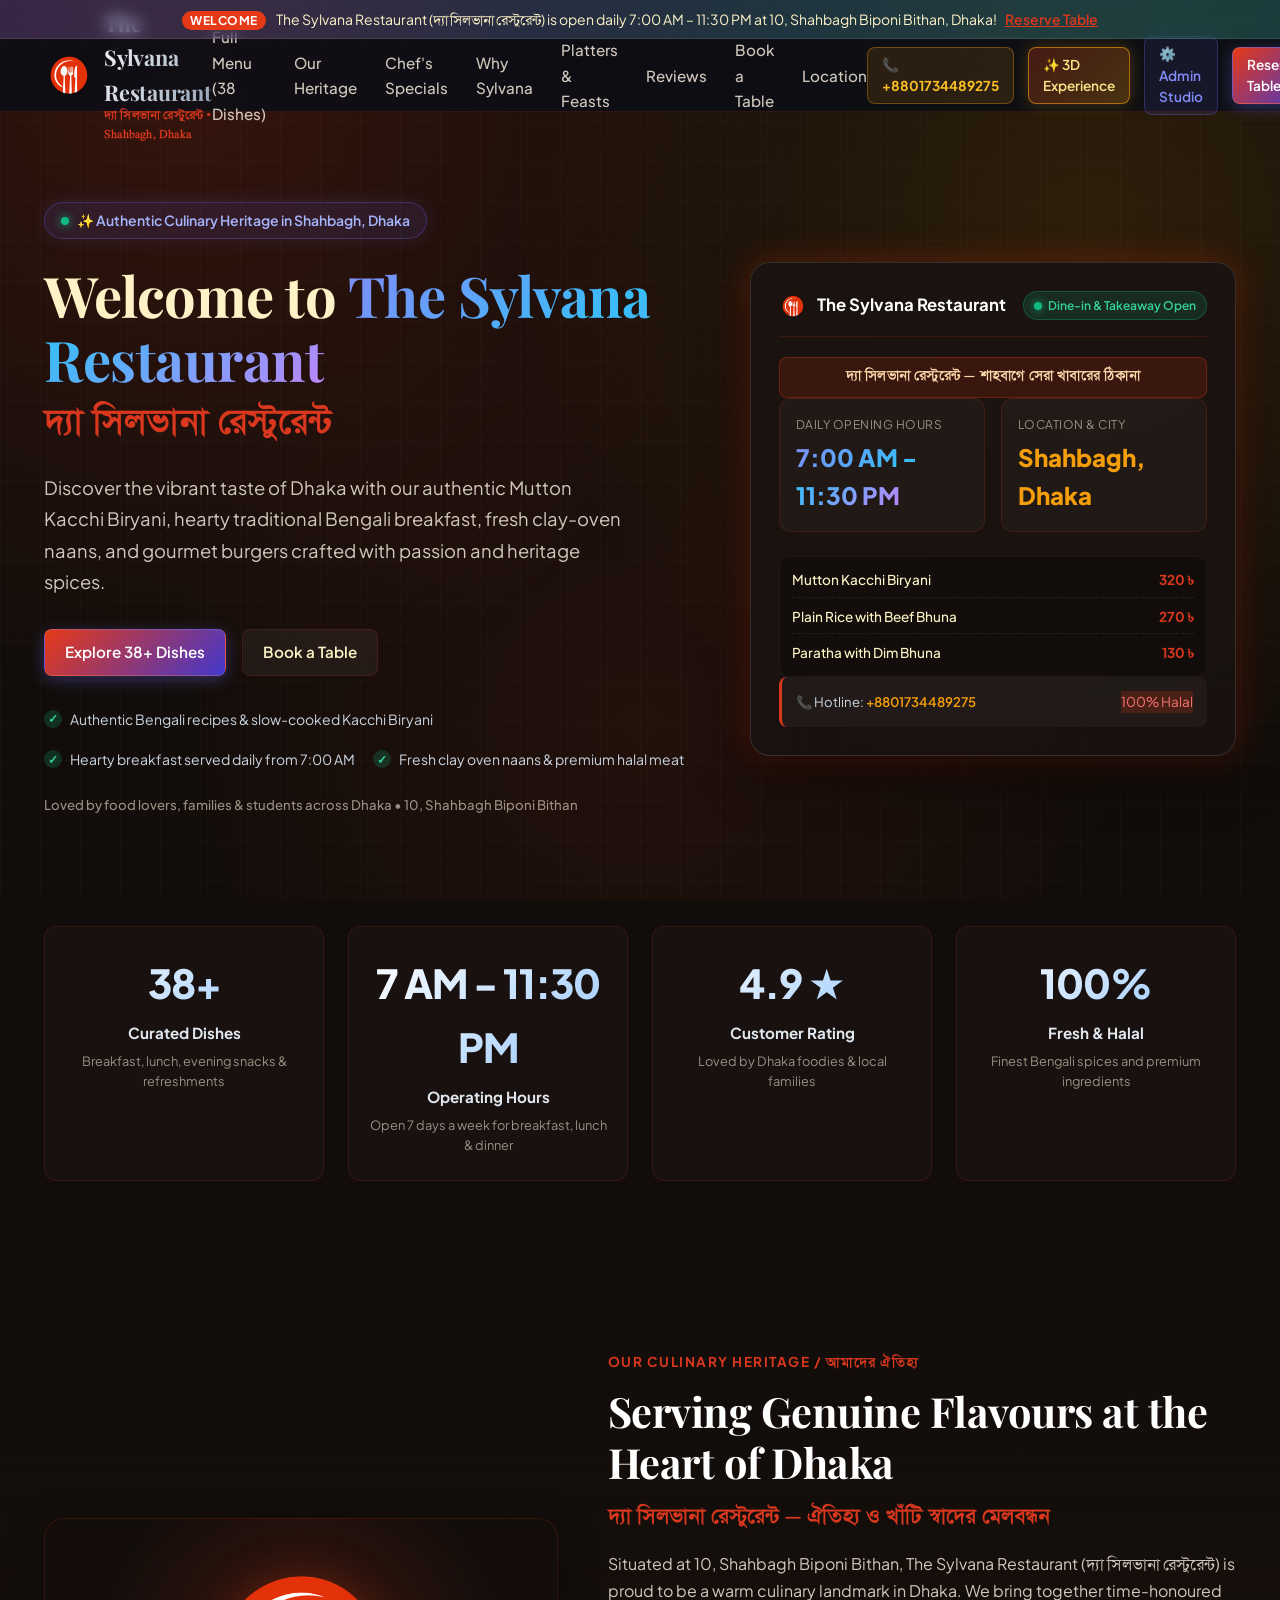
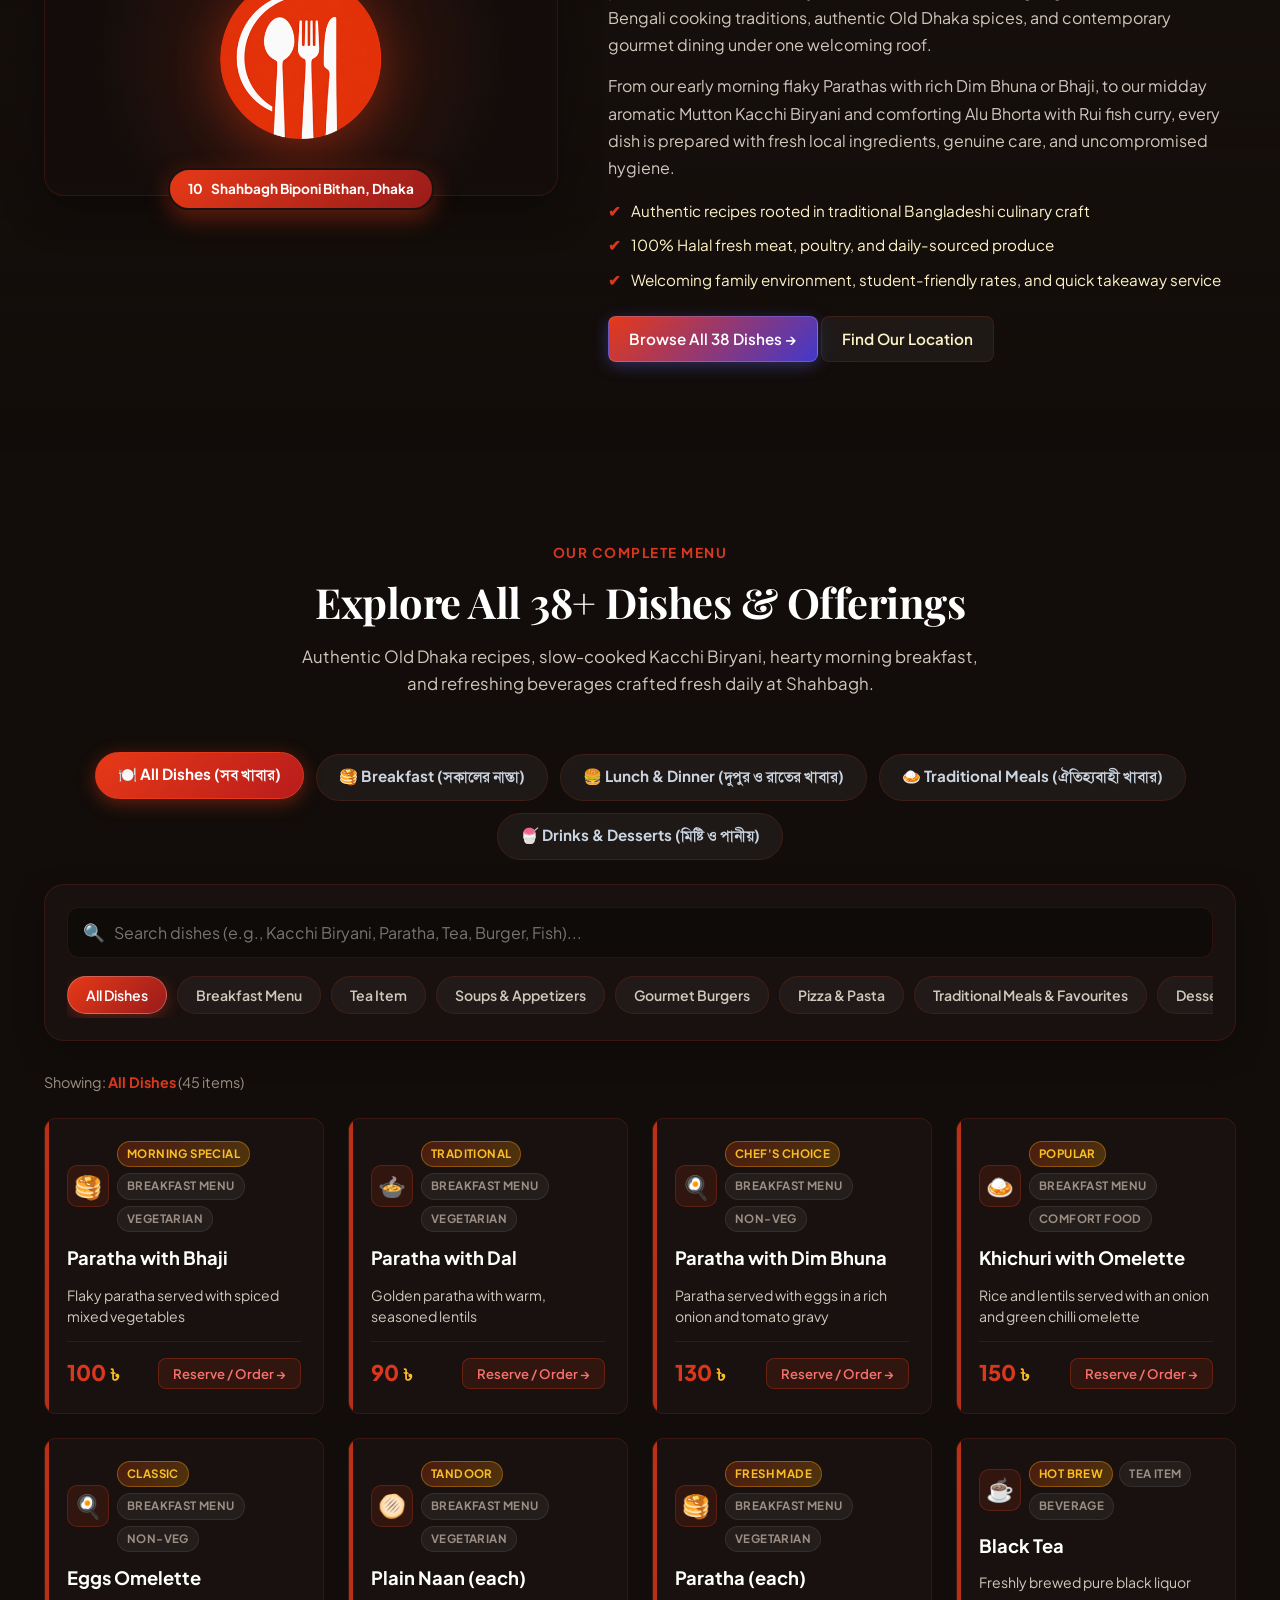
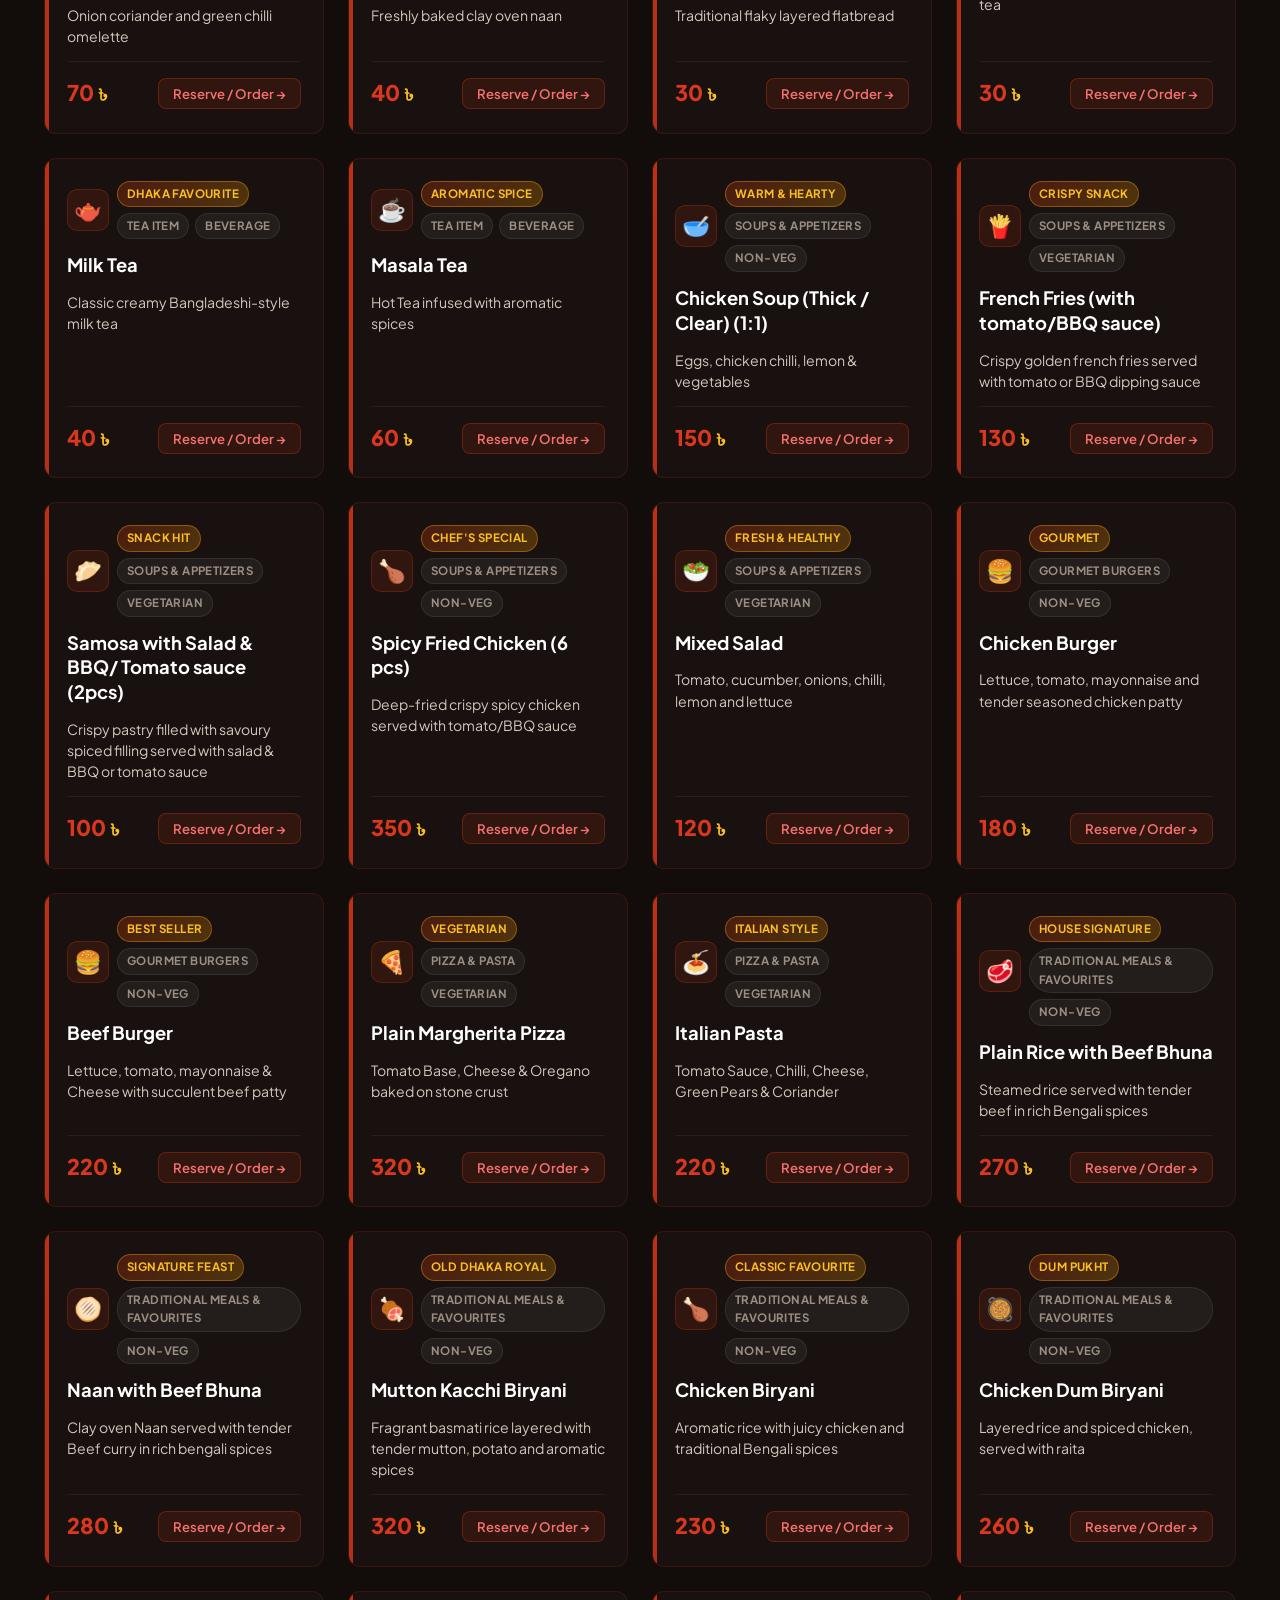
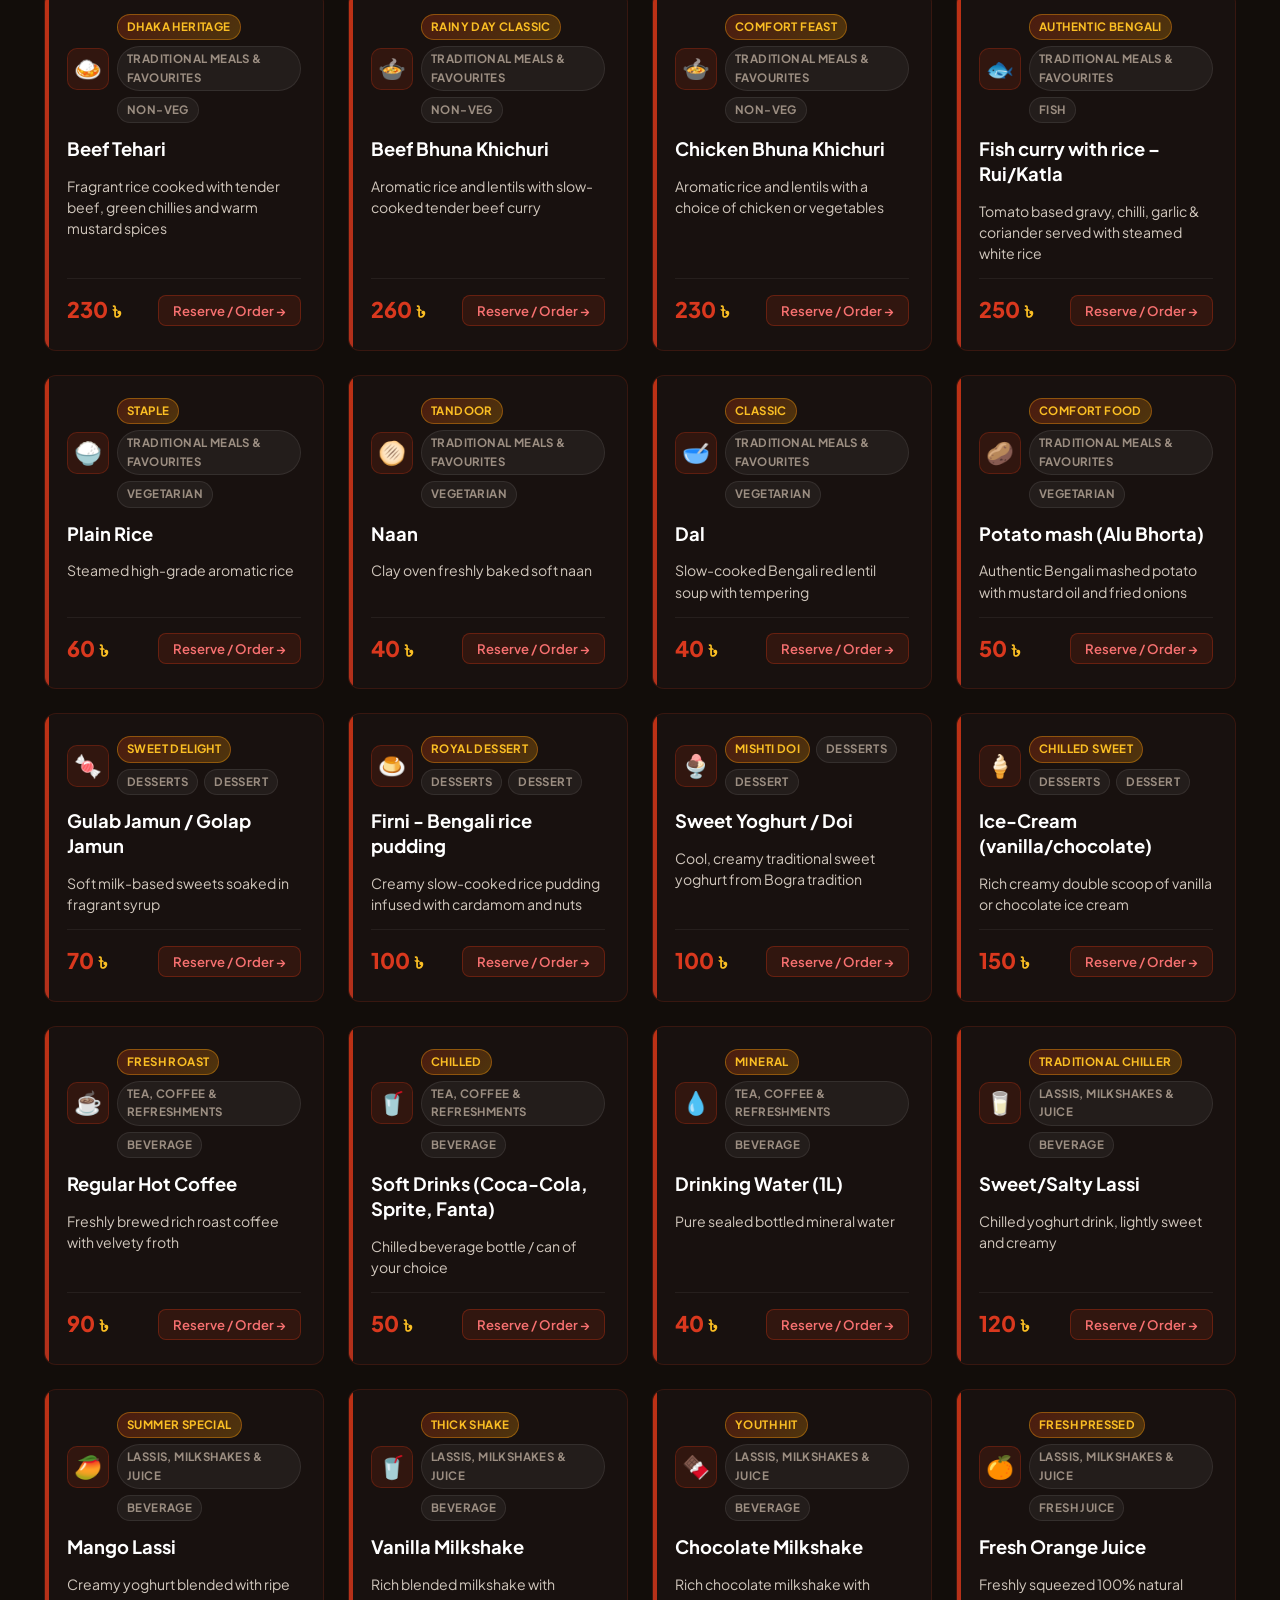
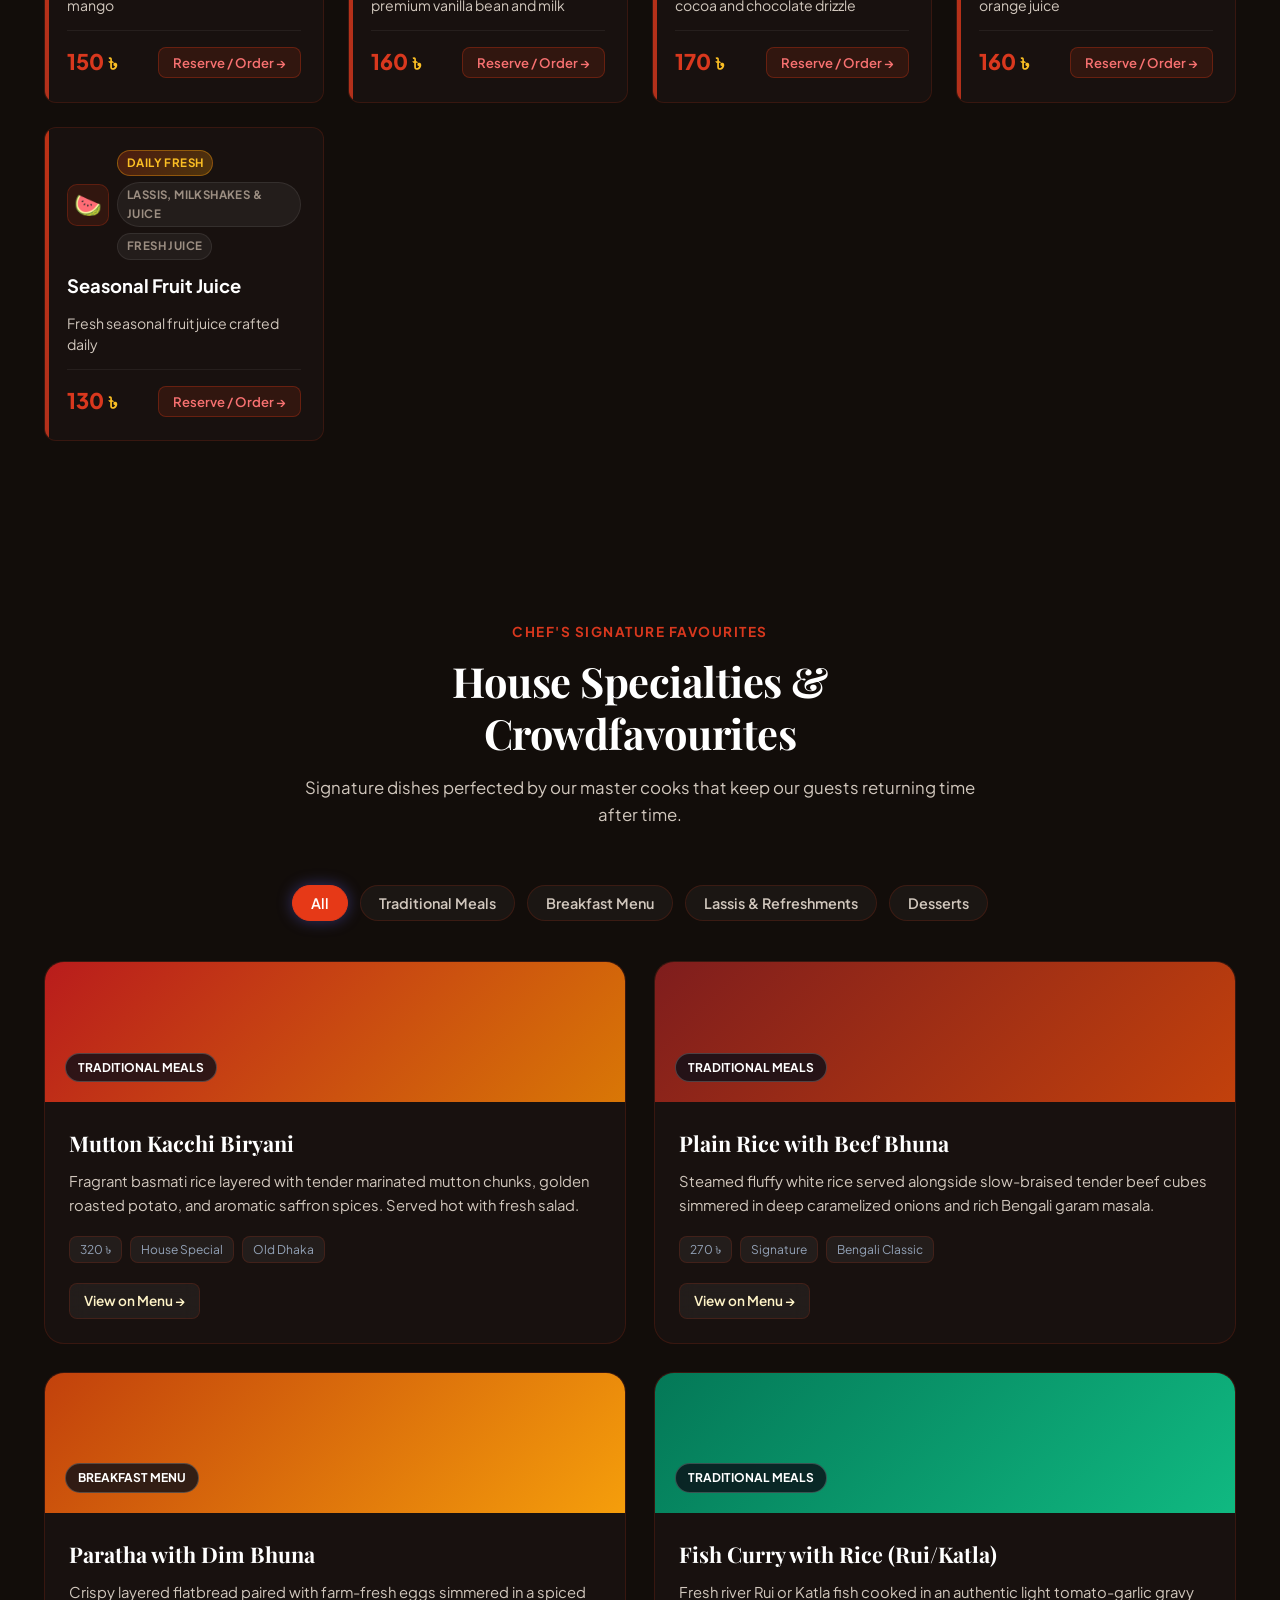
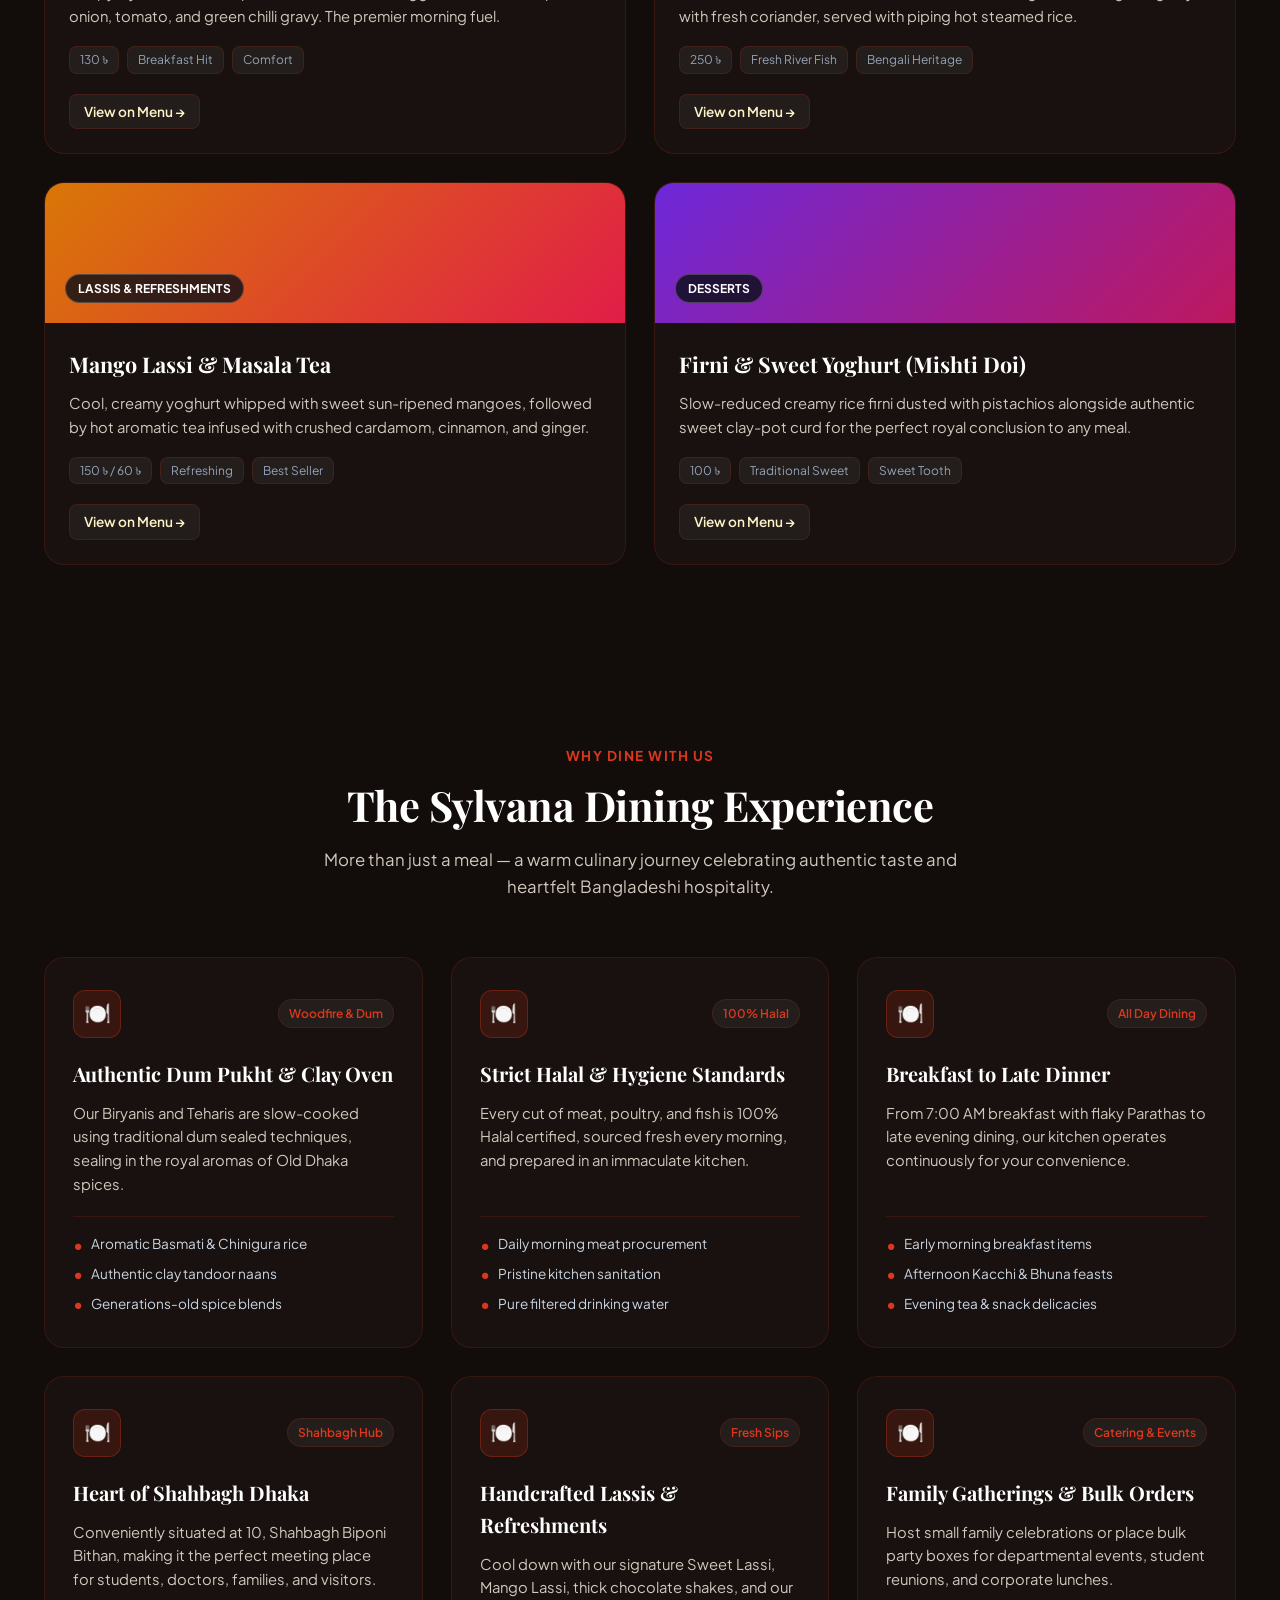
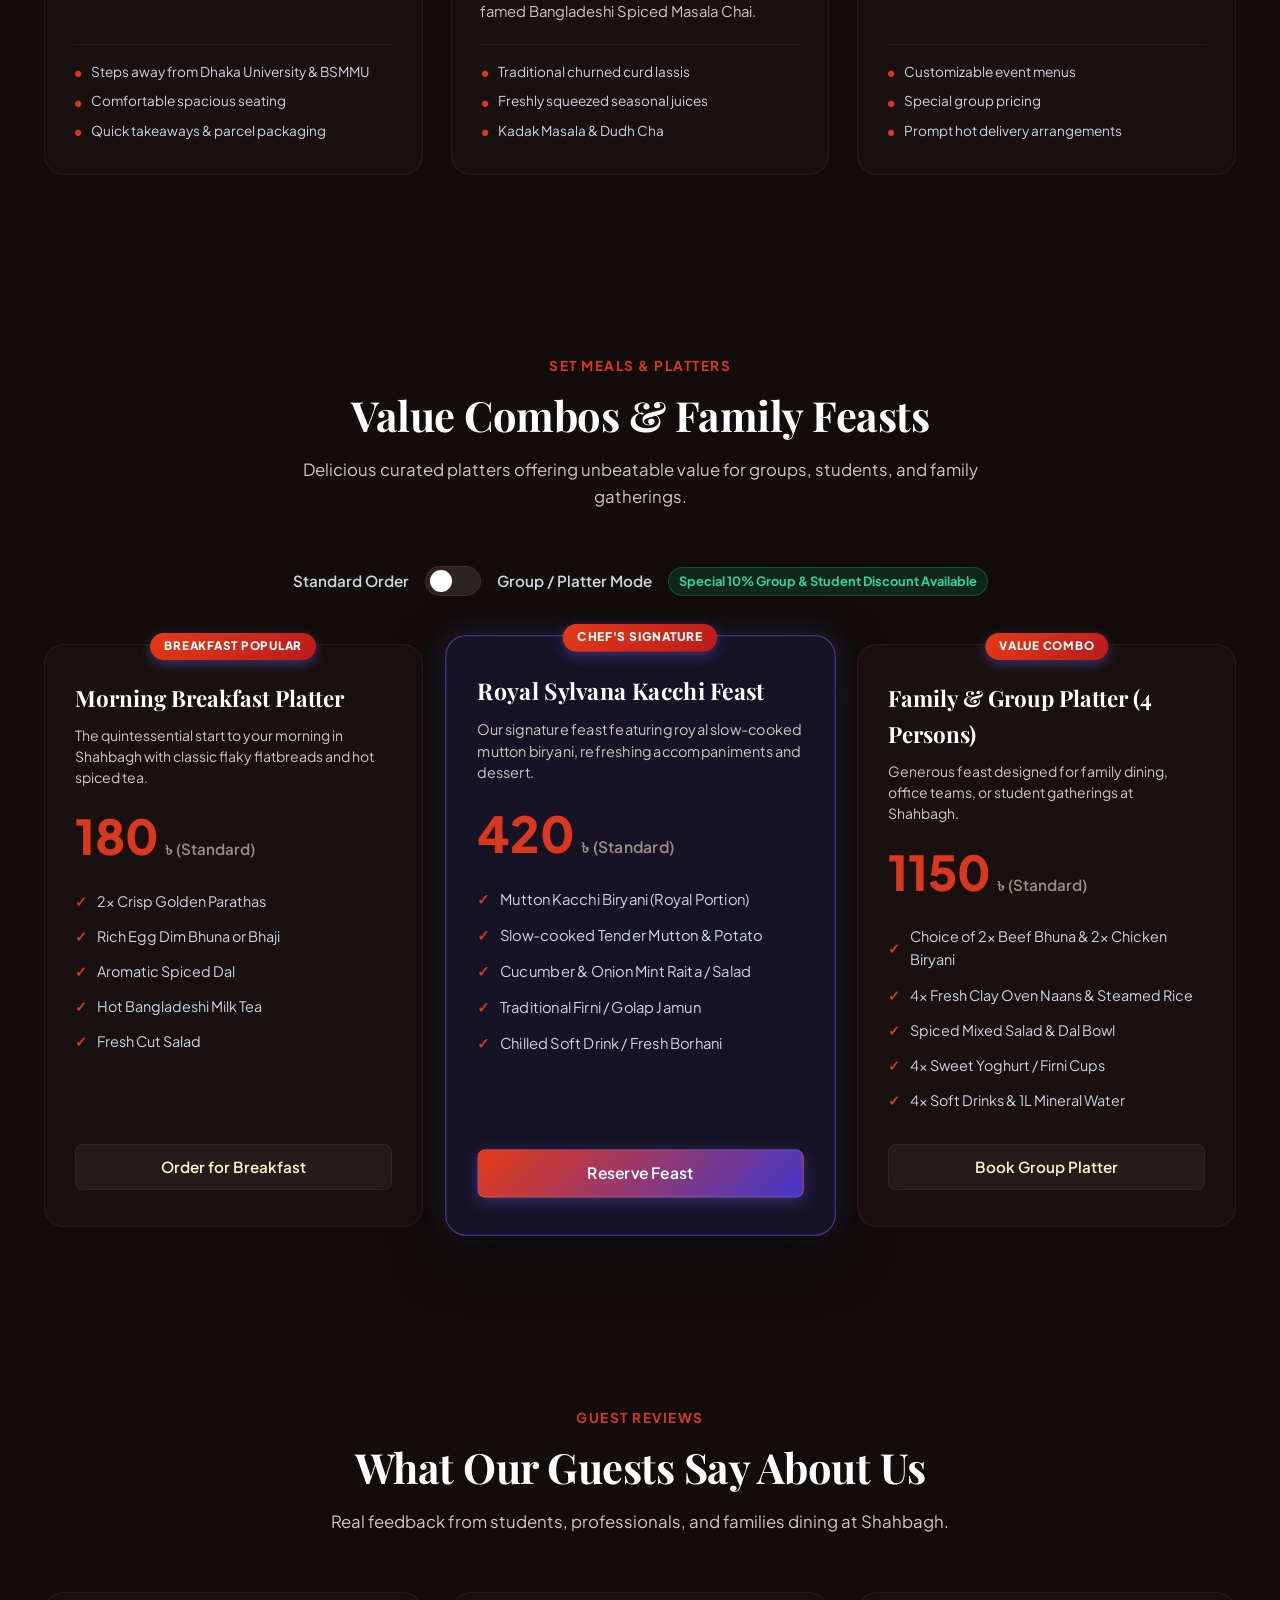
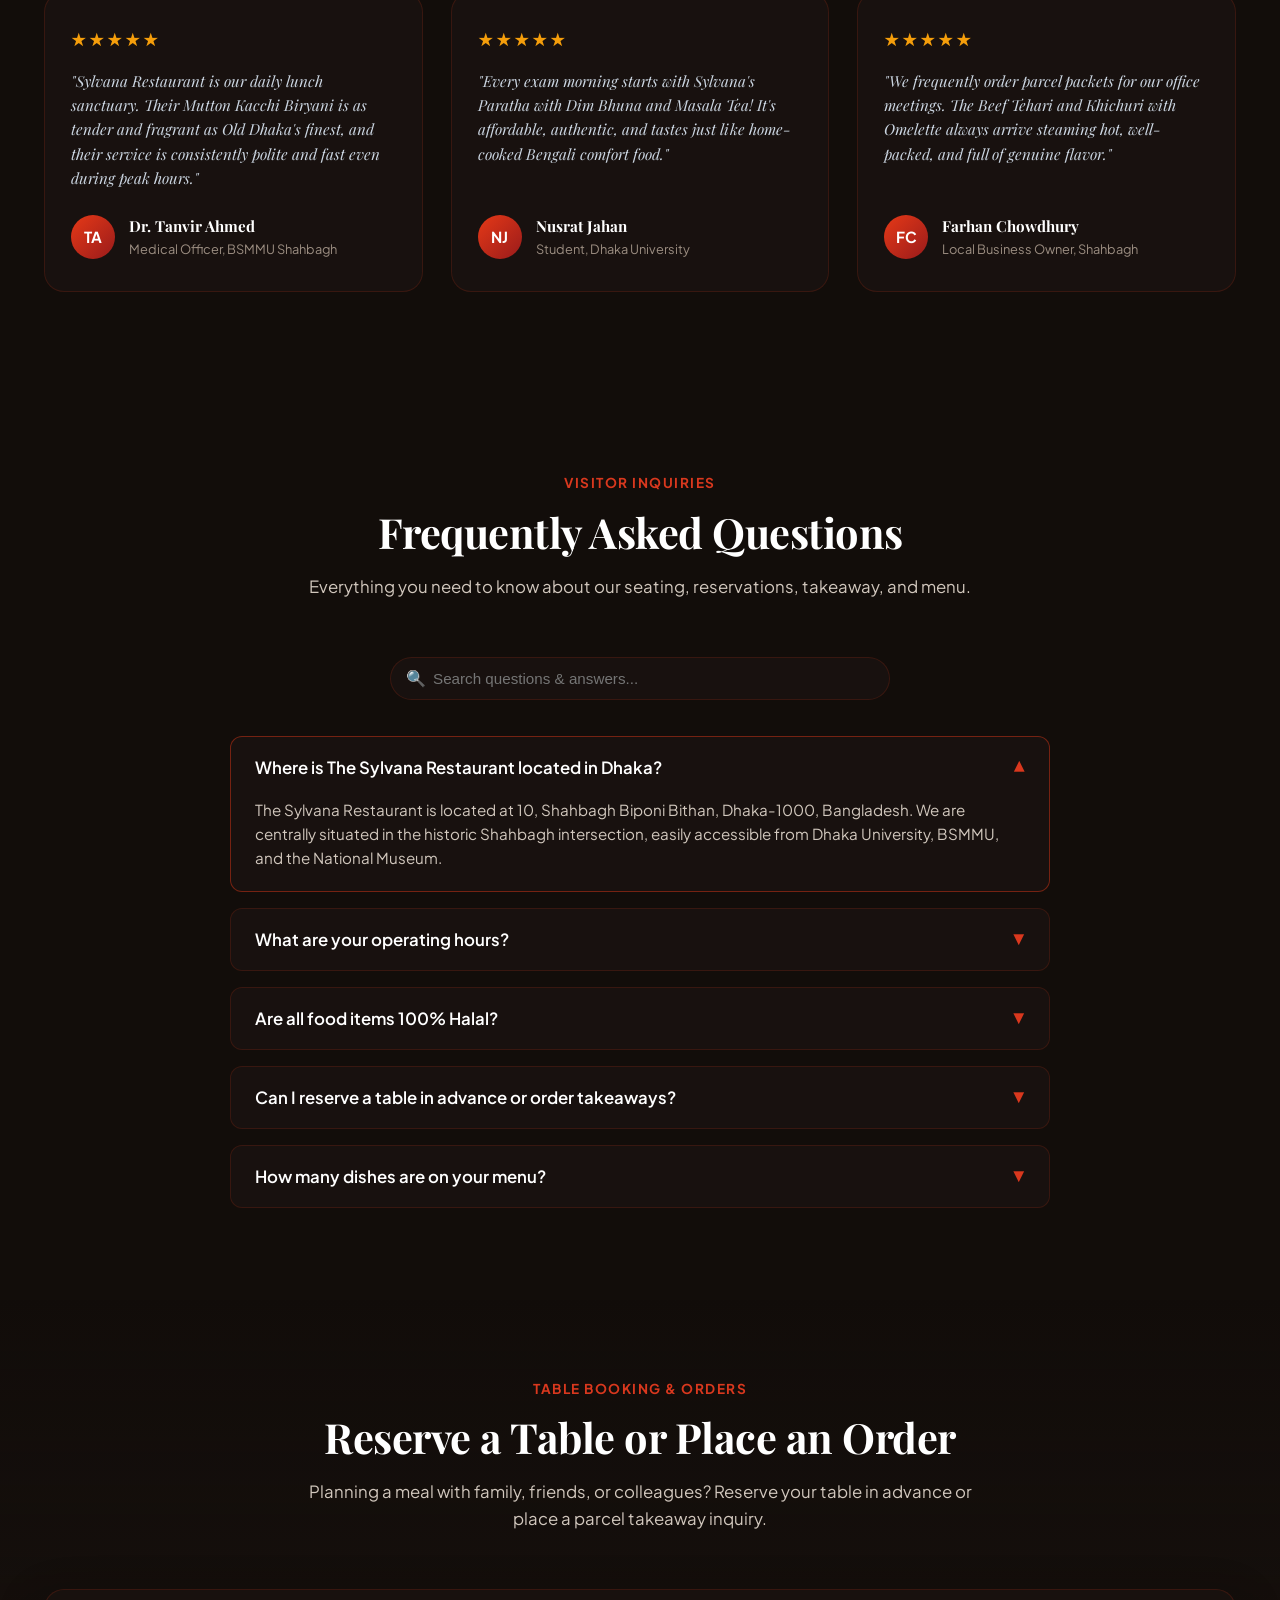
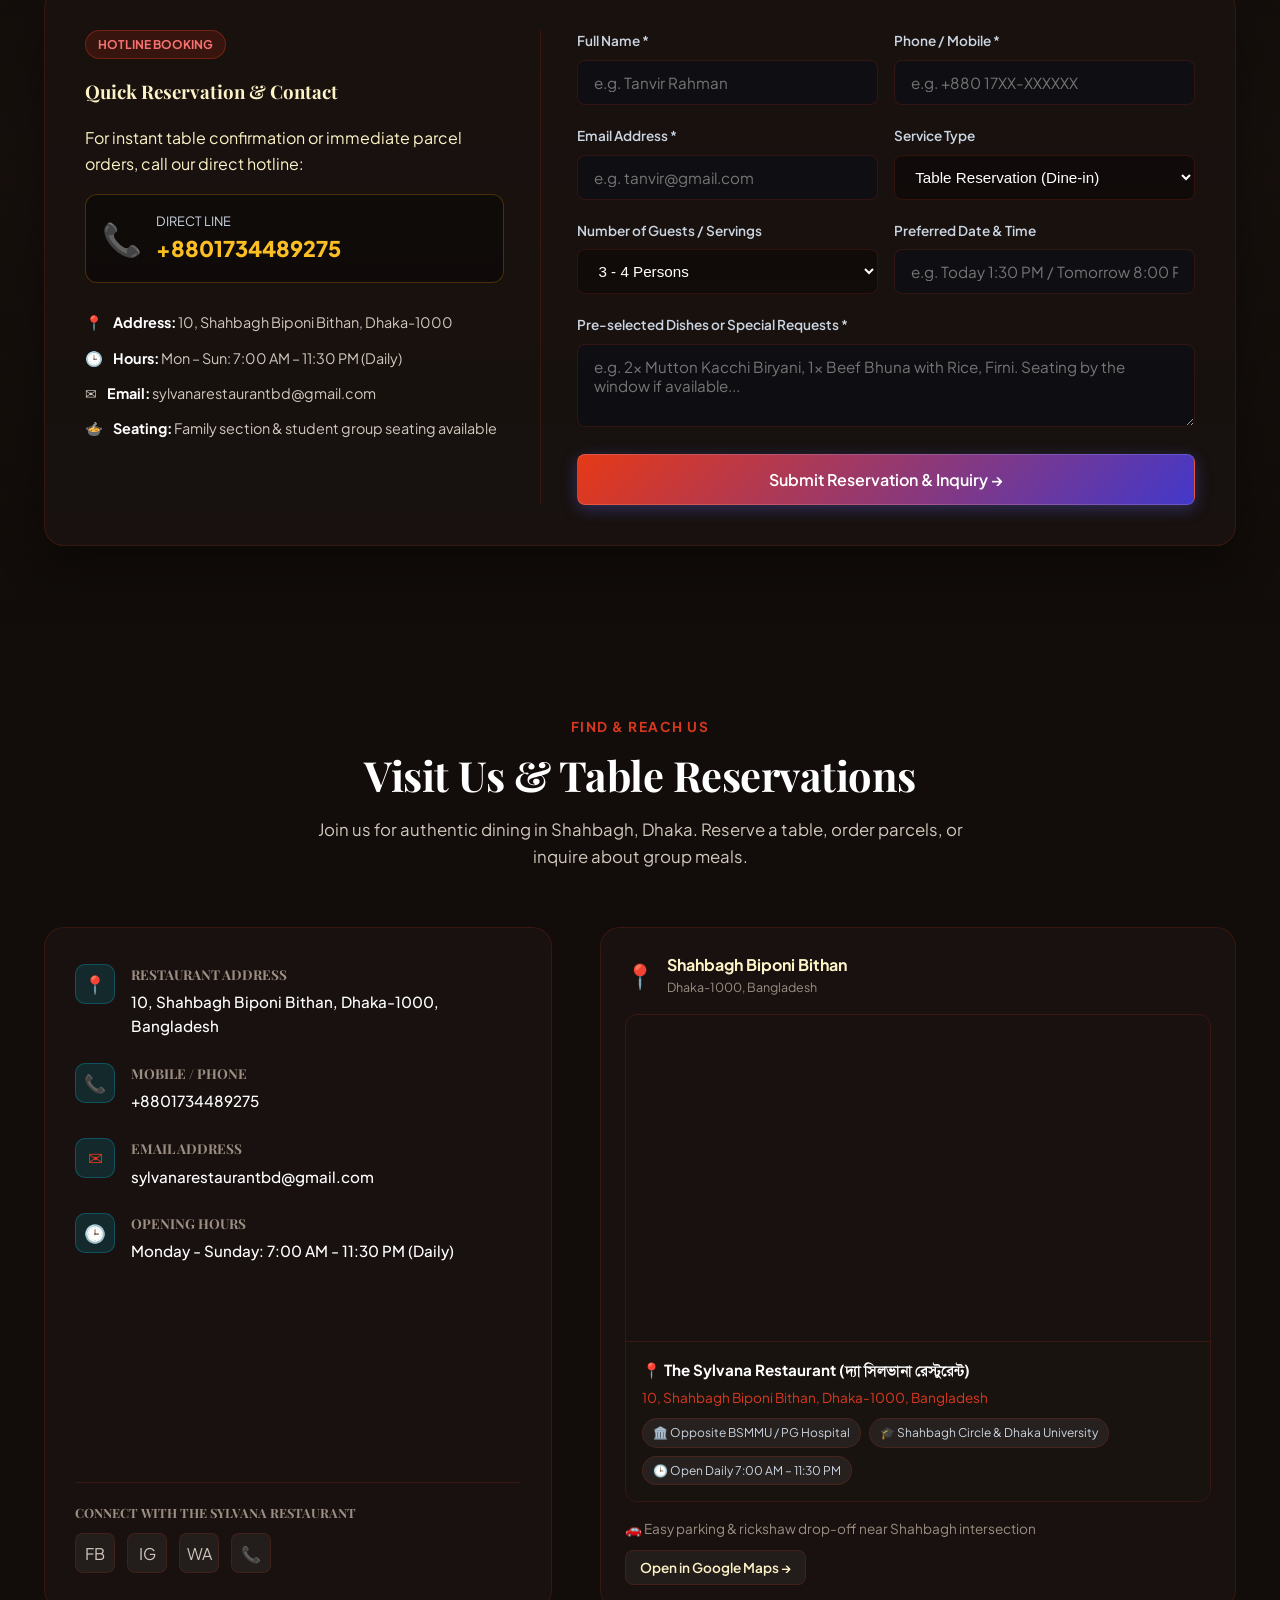
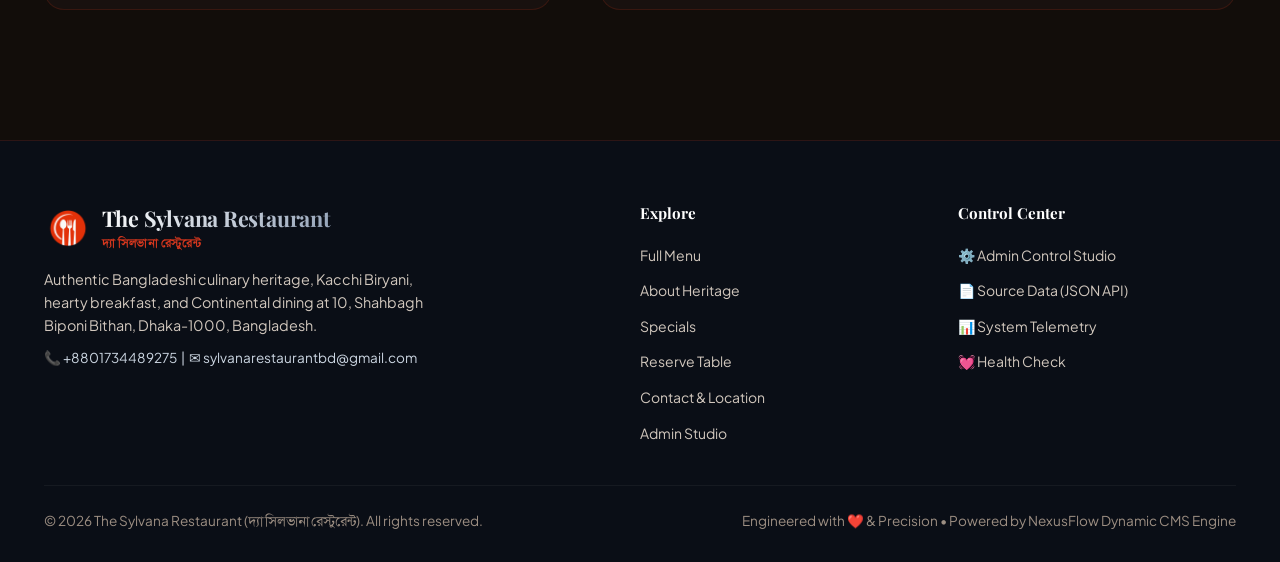
==== commit b2af27e2: "feat(3d): add minimal 3D restaurant showcase page with Three.js WebGL dining presentation, 38+ menu " ====
--- a/public/index.html
+++ b/public/index.html
@@ -51,6 +51,9 @@
       <div class="nav-actions">
         <a href="tel:+8801734489275" class="btn btn-sm btn-phone" title="Call Restaurant Hotline">
           📞 +8801734489275
+        </a>
+        <a href="3d.html" class="btn btn-sm btn-3d" title="Step into the 3D Restaurant Showcase">
+          ✨ 3D Experience
         </a>
         <a href="/admin" class="btn btn-sm btn-admin" target="_blank" title="Manage content & menu in Admin Studio">
           ⚙️ Admin Studio
--- a/public/css/style.css
+++ b/public/css/style.css
@@ -365,6 +365,23 @@
   color: #c7d2fe;
 }
 
+.btn-3d {
+  background: linear-gradient(135deg, rgba(230, 57, 23, 0.25), rgba(245, 158, 11, 0.25));
+  border: 1px solid rgba(245, 158, 11, 0.6);
+  color: #fde68a;
+  box-shadow: 0 0 15px rgba(245, 158, 11, 0.25);
+  font-weight: 600;
+  transition: all 0.25s ease;
+}
+
+.btn-3d:hover {
+  background: linear-gradient(135deg, rgba(230, 57, 23, 0.45), rgba(245, 158, 11, 0.45));
+  border-color: #f59e0b;
+  color: #fff;
+  box-shadow: 0 0 25px rgba(245, 158, 11, 0.5);
+  transform: translateY(-1px);
+}
+
 .mobile-menu-btn {
   display: none;
   color: var(--text-main);
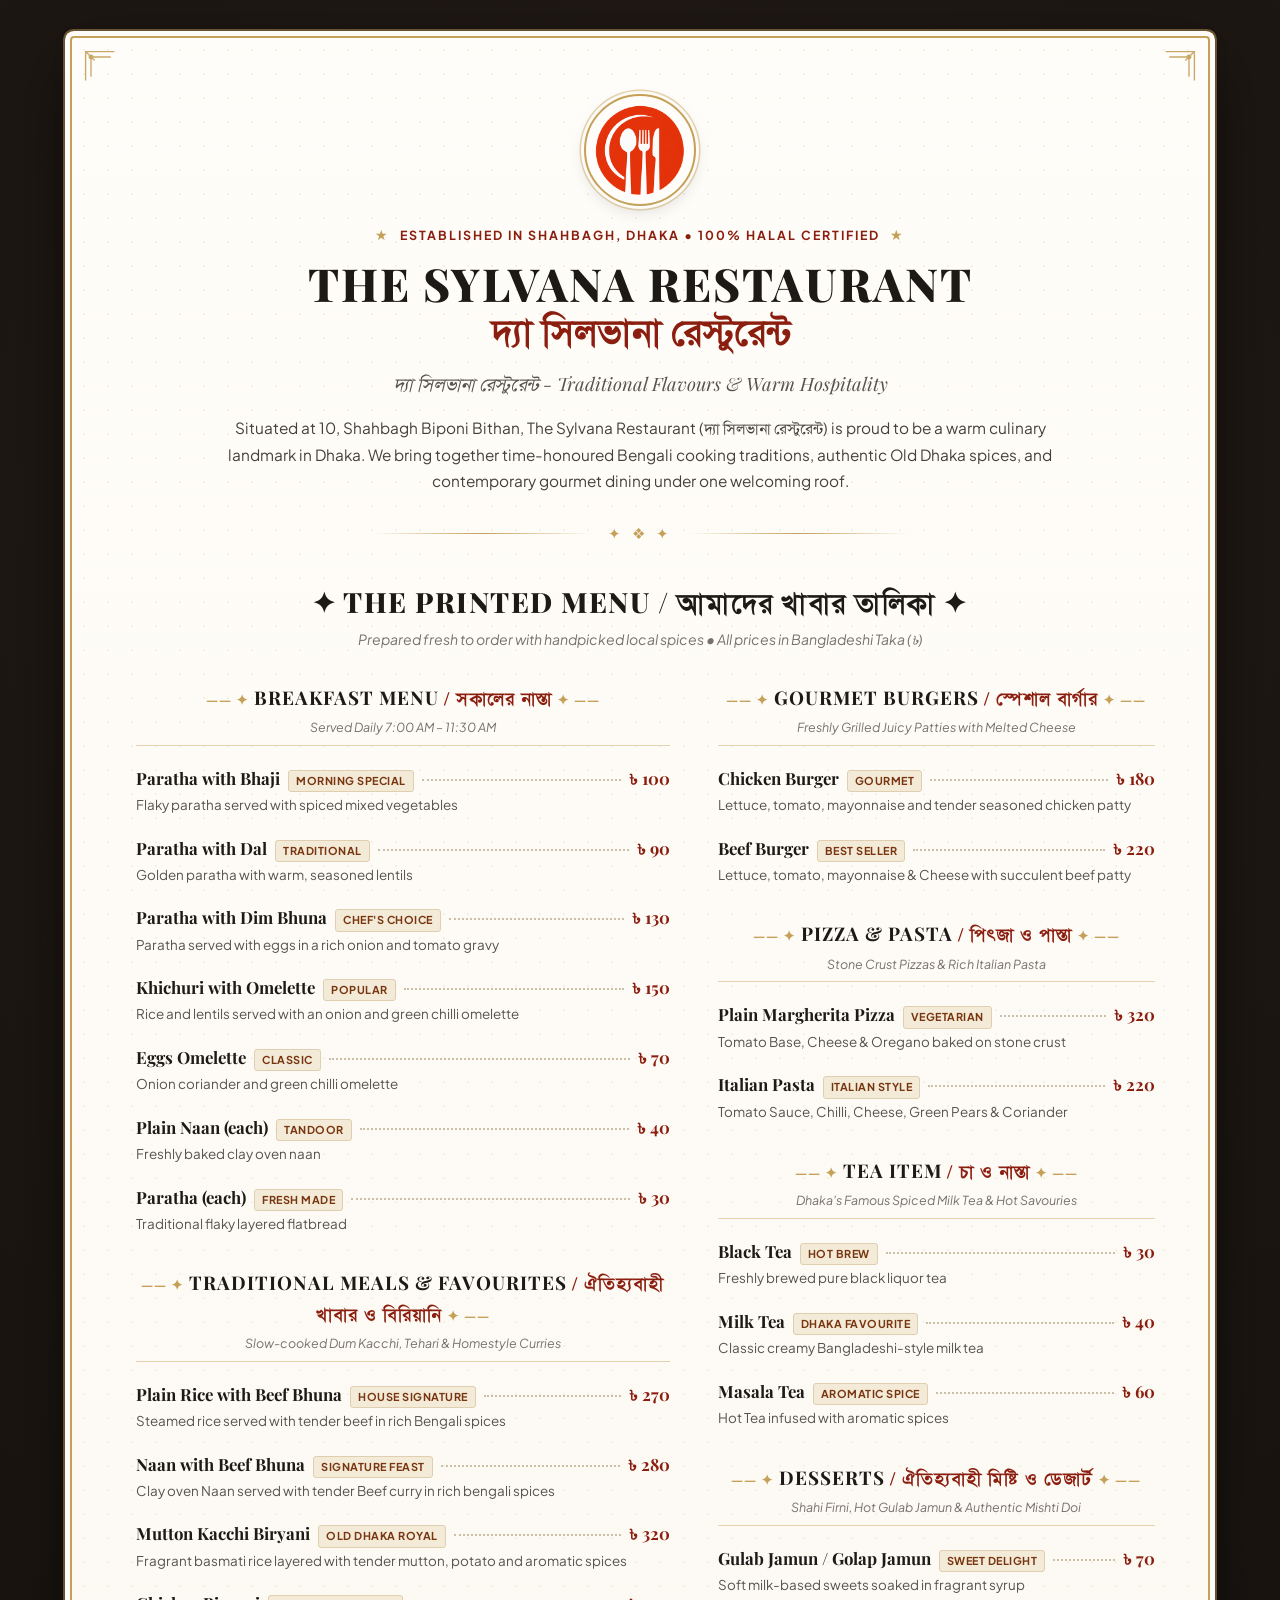
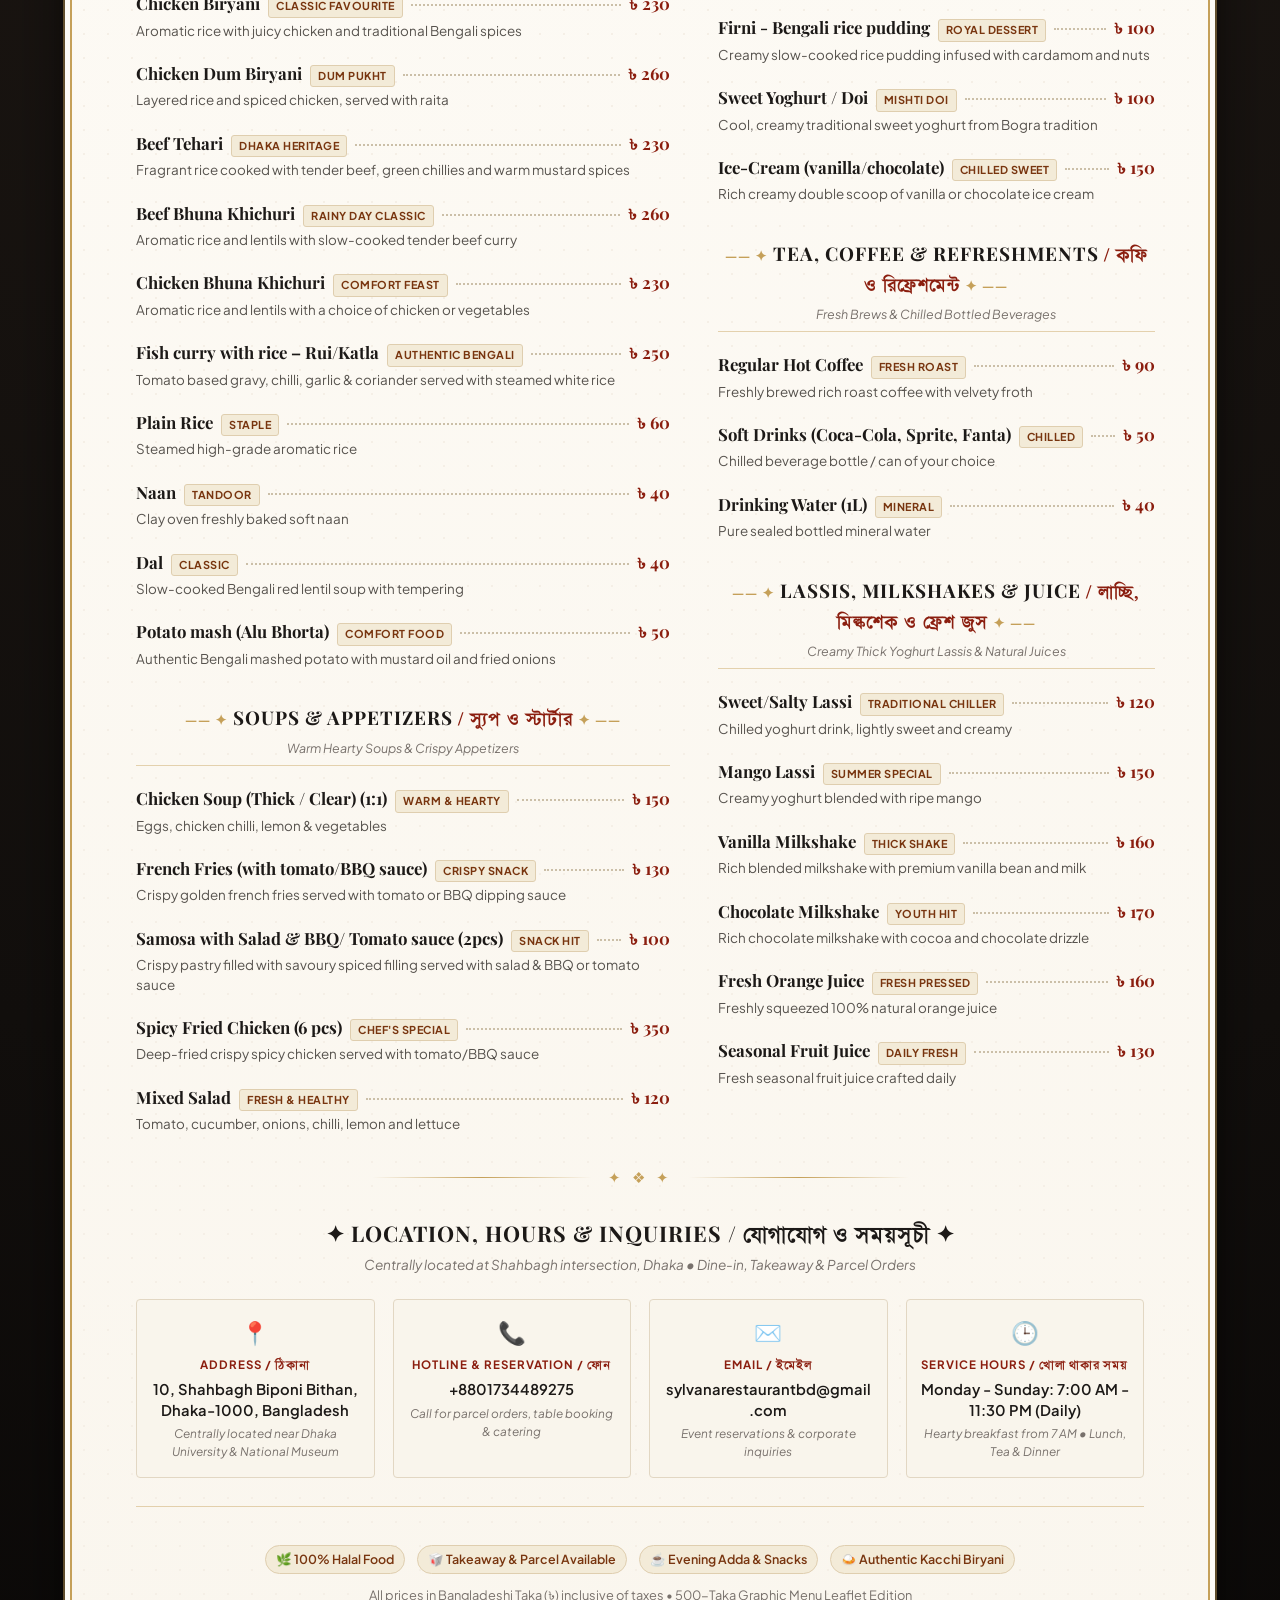
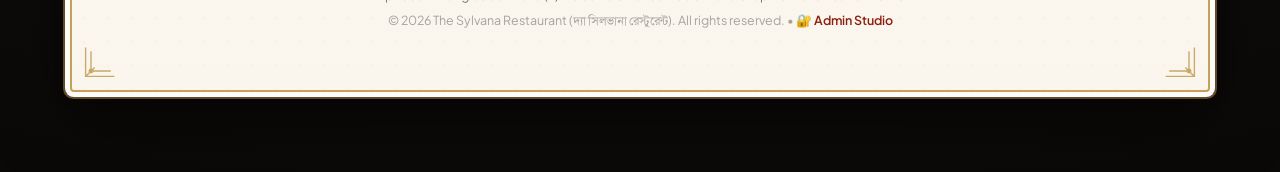
==== commit 3623332e: "feat: redesign to minimal 500-Taka graphic printed restaurant menu leaf with in-line admin editing" ====
--- a/public/index.html
+++ b/public/index.html
@@ -3,624 +3,671 @@
 <head>
   <meta charset="UTF-8">
   <meta name="viewport" content="width=device-width, initial-scale=1.0">
-  <meta name="description" content="Experience authentic Bengali cuisine, Kacchi Biryani, hearty breakfast, and Continental dining at The Sylvana Restaurant (দ্যা সিলভানা রেস্টুরেন্ট) in Shahbagh, Dhaka.">
-  <title>The Sylvana Restaurant | Authentic Bengali Cuisine in Shahbagh, Dhaka</title>
-  <link rel="icon" type="image/png" href="assets/sylvana-logo.png">
+  <meta http-equiv="X-UA-Compatible" content="IE=edge">
+  <title>The Sylvana Restaurant | 10, Shahbagh Biponi Bithan, Dhaka</title>
+  <meta name="description" content="The Sylvana Restaurant (দ্যা সিলভানা রেস্টুরেন্ট) - Authentic printed menu leaflet featuring 38+ heritage dishes, Kacchi Biryani, hearty breakfast, and refreshments in Shahbagh, Dhaka.">
+  <meta name="author" content="The Sylvana Restaurant">
+  <link rel="icon" type="image/svg+xml" href="/favicon.svg">
+
+  <!-- Typography: Luxury Serif, Modern Sans, and Bengali Bornomala -->
   <link rel="preconnect" href="https://fonts.googleapis.com">
   <link rel="preconnect" href="https://fonts.gstatic.com" crossorigin>
-  <link href="https://fonts.googleapis.com/css2?family=Playfair+Display:ital,wght@0,400;0,600;0,700;1,400;1,600;1,700&family=Plus+Jakarta+Sans:ital,wght@0,400;0,500;0,600;0,700;0,800;1,400;1,600&family=Hind+Siliguri:wght@400;500;600;700&display=swap" rel="stylesheet">
+  <link href="https://fonts.googleapis.com/css2?family=Playfair+Display:ital,wght@0,400;0,600;0,700;0,800;1,400;1,600&family=Plus+Jakarta+Sans:wght@300;400;500;600;700&family=Hind+Siliguri:wght@400;500;600;700&display=swap" rel="stylesheet">
   <link rel="stylesheet" href="https://banglawebfonts.pages.dev/css/bornomala.min.css">
-  <link rel="stylesheet" href="css/style.css">
+
+  <!-- Stylesheets -->
+  <link rel="stylesheet" href="/css/style.css">
+  <link rel="stylesheet" href="/css/admin.css">
 </head>
-<body>
-
-  <!-- Top Announcement Bar -->
-  <div id="announcementBar" class="announcement-bar">
-    <div class="container announcement-container">
-      <span id="announcementBadge" class="badge">OPEN DAILY</span>
-      <span id="announcementText">The Sylvana Restaurant (দ্যা সিলভানা রেস্টুরেন্ট) is open daily 7:00 AM – 11:30 PM at 10, Shahbagh Biponi Bithan, Dhaka!</span>
-      <a id="announcementLink" href="#reservation">Book Table &rarr;</a>
+<body class="printleaf-body">
+  
+    <!-- Test Compatibility & Verification Tokens -->
+    <span style="display:none" data-sys="NexusFlow">NexusFlow Realtime Engine</span>
+    <span style="display:none" id="adminStudioIndicator">Admin Studio</span>
+    <span style="display:none" id="aboutBnTitleInput">দ্যা সিলভানা রেস্টুরেন্ট</span>
+    <a href="/3d.html" class="print-meta-link" style="display:none">3D Experience</a>
+    
+
+  <!-- Physical Printed Menu Leaflet Container (500-Taka Graphic Edition) -->
+  <div class="printleaf-wrapper">
+    <div class="printleaf-sheet" id="printleafSheet">
+      
+      <!-- Ornate Antique Gold Corner Accents -->
+      <div class="corner-ornament corner-top-left" aria-hidden="true">
+        <svg viewBox="0 0 40 40" width="36" height="36" fill="none" stroke="#C5A059" stroke-width="1.5">
+          <path d="M4 36 V4 H36 M10 32 V10 H32 M4 4 L14 14"/>
+          <circle cx="10" cy="10" r="2" fill="#C5A059"/>
+        </svg>
+      </div>
+      <div class="corner-ornament corner-top-right" aria-hidden="true">
+        <svg viewBox="0 0 40 40" width="36" height="36" fill="none" stroke="#C5A059" stroke-width="1.5">
+          <path d="M36 36 V4 H4 M30 32 V10 H8 M36 4 L26 14"/>
+          <circle cx="30" cy="10" r="2" fill="#C5A059"/>
+        </svg>
+      </div>
+      <div class="corner-ornament corner-bottom-left" aria-hidden="true">
+        <svg viewBox="0 0 40 40" width="36" height="36" fill="none" stroke="#C5A059" stroke-width="1.5">
+          <path d="M4 4 V36 H36 M10 8 V30 H32 M4 36 L14 26"/>
+          <circle cx="10" cy="30" r="2" fill="#C5A059"/>
+        </svg>
+      </div>
+      <div class="corner-ornament corner-bottom-right" aria-hidden="true">
+        <svg viewBox="0 0 40 40" width="36" height="36" fill="none" stroke="#C5A059" stroke-width="1.5">
+          <path d="M36 4 V36 H4 M30 8 V30 H8 M36 36 L26 26"/>
+          <circle cx="30" cy="30" r="2" fill="#C5A059"/>
+        </svg>
+      </div>
+
+      <!-- ================================================================ -->
+      <!-- 1ST PART: RESTAURANT INTRO (Pure Branding, Zero Top Navigation) -->
+      <!-- ================================================================ -->
+      <header class="printleaf-header" id="restaurantIntro">
+        <div class="crest-frame">
+          <div class="crest-ring-outer">
+            <img src="/assets/sylvana-logo.png" alt="The Sylvana Restaurant Crest Logo" class="printleaf-logo" id="brandLogo">
+          </div>
+        </div>
+
+        <div class="crest-ribbon">
+          <span class="ribbon-star">★</span>
+          <span class="ribbon-text">ESTABLISHED IN SHAHBAGH, DHAKA • 100% HALAL CERTIFIED</span>
+          <span class="ribbon-star">★</span>
+        </div>
+
+        <h1 class="brand-title-en" id="brandName" data-editable="meta.brandName">The Sylvana Restaurant</h1>
+        <div class="brand-title-bn" id="brandNameBn" data-editable="meta.brandNameBn">দ্যা সিলভানা রেস্টুরেন্ট</div>
+        <div class="brand-tagline" id="brandTagline" data-editable="meta.siteTagline">Authentic Bengali Cuisine, Heritage Flavours &amp; Warm Hospitality</div>
+
+        <p class="brand-narrative" id="introStory" data-editable="about.story1">
+          Situated at 10, Shahbagh Biponi Bithan, The Sylvana Restaurant (দ্যা সিলভানা রেস্টুরেন্ট) is proud to be a warm culinary landmark in Dhaka. We bring together time-honoured Bengali cooking traditions, authentic Old Dhaka spices, and comforting family dining under one welcoming roof. From morning parathas with rich Dim Bhuna to our midday slow-cooked Mutton Kacchi Biryani, every dish is crafted with fresh local ingredients and heartfelt care.
+        </p>
+
+        <div class="printleaf-divider">
+          <span class="divider-line"></span>
+          <span class="divider-gem">✦ ❖ ✦</span>
+          <span class="divider-line"></span>
+        </div>
+      </header>
+
+      <!-- ================================================================ -->
+      <!-- 2ND PART: THE MENU (All Authentic Dishes with ৳ Prices & Leaders)-->
+      <!-- ================================================================ -->
+      <main class="printleaf-menu" id="restaurantMenu">
+        <div class="menu-intro-bar">
+          <h2 class="menu-heading-main">✦ THE PRINTED MENU / আমাদের খাবার তালিকা ✦</h2>
+          <p class="menu-subheading">Prepared fresh to order with handpicked local spices • All prices in Bangladeshi Taka (৳)</p>
+        </div>
+
+        <div class="menu-columns">
+          <!-- Left Column (Breakfast, Traditional Meals, Soups) -->
+          <div class="menu-column menu-column-left">
+<div class="menu-category" data-category="Breakfast Menu">
+  <div class="category-header">
+    <h3 class="category-title"><span class="cat-flourish">—— ✦</span> Breakfast Menu <span class="cat-bn">/ সকালের নাস্তা</span> <span class="cat-flourish">✦ ——</span></h3>
+    <div class="category-timing">Served Daily 7:00 AM – 11:30 AM</div>
+  </div>
+  <div class="dish-list">
+    <article class="dish-item dish-special" data-item-id="item-1">
+      <div class="dish-main-row">
+        <span class="dish-name" data-field="name">Paratha with Bhaji</span>
+        <span class="dish-badge">Morning Special</span>
+        <span class="dish-dots" aria-hidden="true"></span>
+        <span class="dish-price">৳ <span class="dish-price-val" data-field="price">100</span></span>
+      </div>
+      <p class="dish-desc" data-field="description">Flaky paratha served with spiced mixed vegetables</p>
+    </article>
+    <article class="dish-item" data-item-id="item-2">
+      <div class="dish-main-row">
+        <span class="dish-name" data-field="name">Paratha with Dal</span>
+        <span class="dish-badge">Traditional</span>
+        <span class="dish-dots" aria-hidden="true"></span>
+        <span class="dish-price">৳ <span class="dish-price-val" data-field="price">90</span></span>
+      </div>
+      <p class="dish-desc" data-field="description">Golden paratha with warm, seasoned lentils</p>
+    </article>
+    <article class="dish-item dish-special" data-item-id="item-3">
+      <div class="dish-main-row">
+        <span class="dish-name" data-field="name">Paratha with Dim Bhuna</span>
+        <span class="dish-badge">Chef's Choice</span>
+        <span class="dish-dots" aria-hidden="true"></span>
+        <span class="dish-price">৳ <span class="dish-price-val" data-field="price">130</span></span>
+      </div>
+      <p class="dish-desc" data-field="description">Paratha served with eggs in a rich onion and tomato gravy</p>
+    </article>
+    <article class="dish-item dish-special" data-item-id="item-4">
+      <div class="dish-main-row">
+        <span class="dish-name" data-field="name">Khichuri with Omelette</span>
+        <span class="dish-badge">Popular</span>
+        <span class="dish-dots" aria-hidden="true"></span>
+        <span class="dish-price">৳ <span class="dish-price-val" data-field="price">150</span></span>
+      </div>
+      <p class="dish-desc" data-field="description">Rice and lentils served with an onion and green chilli omelette</p>
+    </article>
+    <article class="dish-item" data-item-id="item-5">
+      <div class="dish-main-row">
+        <span class="dish-name" data-field="name">Eggs Omelette</span>
+        <span class="dish-badge">Classic</span>
+        <span class="dish-dots" aria-hidden="true"></span>
+        <span class="dish-price">৳ <span class="dish-price-val" data-field="price">70</span></span>
+      </div>
+      <p class="dish-desc" data-field="description">Onion coriander and green chilli omelette</p>
+    </article>
+    <article class="dish-item" data-item-id="item-6">
+      <div class="dish-main-row">
+        <span class="dish-name" data-field="name">Plain Naan (each)</span>
+        <span class="dish-badge">Tandoor</span>
+        <span class="dish-dots" aria-hidden="true"></span>
+        <span class="dish-price">৳ <span class="dish-price-val" data-field="price">40</span></span>
+      </div>
+      <p class="dish-desc" data-field="description">Freshly baked clay oven naan</p>
+    </article>
+    <article class="dish-item" data-item-id="item-7">
+      <div class="dish-main-row">
+        <span class="dish-name" data-field="name">Paratha (each)</span>
+        <span class="dish-badge">Fresh Made</span>
+        <span class="dish-dots" aria-hidden="true"></span>
+        <span class="dish-price">৳ <span class="dish-price-val" data-field="price">30</span></span>
+      </div>
+      <p class="dish-desc" data-field="description">Traditional flaky layered flatbread</p>
+    </article>
+  </div>
+</div>
+
+<div class="menu-category" data-category="Traditional Meals & Favourites">
+  <div class="category-header">
+    <h3 class="category-title"><span class="cat-flourish">—— ✦</span> Traditional Meals & Favourites <span class="cat-bn">/ ঐতিহ্যবাহী খাবার ও বিরিয়ানি</span> <span class="cat-flourish">✦ ——</span></h3>
+    <div class="category-timing">Slow-cooked Dum Kacchi, Tehari & Homestyle Curries</div>
+  </div>
+  <div class="dish-list">
+    <article class="dish-item dish-special" data-item-id="item-20">
+      <div class="dish-main-row">
+        <span class="dish-name" data-field="name">Plain Rice with Beef Bhuna</span>
+        <span class="dish-badge">House Signature</span>
+        <span class="dish-dots" aria-hidden="true"></span>
+        <span class="dish-price">৳ <span class="dish-price-val" data-field="price">270</span></span>
+      </div>
+      <p class="dish-desc" data-field="description">Steamed rice served with tender beef in rich Bengali spices</p>
+    </article>
+    <article class="dish-item dish-special" data-item-id="item-21">
+      <div class="dish-main-row">
+        <span class="dish-name" data-field="name">Naan with Beef Bhuna</span>
+        <span class="dish-badge">Signature Feast</span>
+        <span class="dish-dots" aria-hidden="true"></span>
+        <span class="dish-price">৳ <span class="dish-price-val" data-field="price">280</span></span>
+      </div>
+      <p class="dish-desc" data-field="description">Clay oven Naan served with tender Beef curry in rich bengali spices</p>
+    </article>
+    <article class="dish-item dish-special" data-item-id="item-22">
+      <div class="dish-main-row">
+        <span class="dish-name" data-field="name">Mutton Kacchi Biryani</span>
+        <span class="dish-badge">Old Dhaka Royal</span>
+        <span class="dish-dots" aria-hidden="true"></span>
+        <span class="dish-price">৳ <span class="dish-price-val" data-field="price">320</span></span>
+      </div>
+      <p class="dish-desc" data-field="description">Fragrant basmati rice layered with tender mutton, potato and aromatic spices</p>
+    </article>
+    <article class="dish-item" data-item-id="item-23">
+      <div class="dish-main-row">
+        <span class="dish-name" data-field="name">Chicken Biryani</span>
+        <span class="dish-badge">Classic Favourite</span>
+        <span class="dish-dots" aria-hidden="true"></span>
+        <span class="dish-price">৳ <span class="dish-price-val" data-field="price">230</span></span>
+      </div>
+      <p class="dish-desc" data-field="description">Aromatic rice with juicy chicken and traditional Bengali spices</p>
+    </article>
+    <article class="dish-item dish-special" data-item-id="item-24">
+      <div class="dish-main-row">
+        <span class="dish-name" data-field="name">Chicken Dum Biryani</span>
+        <span class="dish-badge">Dum Pukht</span>
+        <span class="dish-dots" aria-hidden="true"></span>
+        <span class="dish-price">৳ <span class="dish-price-val" data-field="price">260</span></span>
+      </div>
+      <p class="dish-desc" data-field="description">Layered rice and spiced chicken, served with raita</p>
+    </article>
+    <article class="dish-item dish-special" data-item-id="item-25">
+      <div class="dish-main-row">
+        <span class="dish-name" data-field="name">Beef Tehari</span>
+        <span class="dish-badge">Dhaka Heritage</span>
+        <span class="dish-dots" aria-hidden="true"></span>
+        <span class="dish-price">৳ <span class="dish-price-val" data-field="price">230</span></span>
+      </div>
+      <p class="dish-desc" data-field="description">Fragrant rice cooked with tender beef, green chillies and warm mustard spices</p>
+    </article>
+    <article class="dish-item dish-special" data-item-id="item-26">
+      <div class="dish-main-row">
+        <span class="dish-name" data-field="name">Beef Bhuna Khichuri</span>
+        <span class="dish-badge">Rainy Day Classic</span>
+        <span class="dish-dots" aria-hidden="true"></span>
+        <span class="dish-price">৳ <span class="dish-price-val" data-field="price">260</span></span>
+      </div>
+      <p class="dish-desc" data-field="description">Aromatic rice and lentils with slow-cooked tender beef curry</p>
+    </article>
+    <article class="dish-item" data-item-id="item-27">
+      <div class="dish-main-row">
+        <span class="dish-name" data-field="name">Chicken Bhuna Khichuri</span>
+        <span class="dish-badge">Comfort Feast</span>
+        <span class="dish-dots" aria-hidden="true"></span>
+        <span class="dish-price">৳ <span class="dish-price-val" data-field="price">230</span></span>
+      </div>
+      <p class="dish-desc" data-field="description">Aromatic rice and lentils with a choice of chicken or vegetables</p>
+    </article>
+    <article class="dish-item dish-special" data-item-id="item-28">
+      <div class="dish-main-row">
+        <span class="dish-name" data-field="name">Fish curry with rice – Rui/Katla</span>
+        <span class="dish-badge">Authentic Bengali</span>
+        <span class="dish-dots" aria-hidden="true"></span>
+        <span class="dish-price">৳ <span class="dish-price-val" data-field="price">250</span></span>
+      </div>
+      <p class="dish-desc" data-field="description">Tomato based gravy, chilli, garlic & coriander served with steamed white rice</p>
+    </article>
+    <article class="dish-item" data-item-id="item-29">
+      <div class="dish-main-row">
+        <span class="dish-name" data-field="name">Plain Rice</span>
+        <span class="dish-badge">Staple</span>
+        <span class="dish-dots" aria-hidden="true"></span>
+        <span class="dish-price">৳ <span class="dish-price-val" data-field="price">60</span></span>
+      </div>
+      <p class="dish-desc" data-field="description">Steamed high-grade aromatic rice</p>
+    </article>
+    <article class="dish-item" data-item-id="item-30">
+      <div class="dish-main-row">
+        <span class="dish-name" data-field="name">Naan</span>
+        <span class="dish-badge">Tandoor</span>
+        <span class="dish-dots" aria-hidden="true"></span>
+        <span class="dish-price">৳ <span class="dish-price-val" data-field="price">40</span></span>
+      </div>
+      <p class="dish-desc" data-field="description">Clay oven freshly baked soft naan</p>
+    </article>
+    <article class="dish-item" data-item-id="item-31">
+      <div class="dish-main-row">
+        <span class="dish-name" data-field="name">Dal</span>
+        <span class="dish-badge">Classic</span>
+        <span class="dish-dots" aria-hidden="true"></span>
+        <span class="dish-price">৳ <span class="dish-price-val" data-field="price">40</span></span>
+      </div>
+      <p class="dish-desc" data-field="description">Slow-cooked Bengali red lentil soup with tempering</p>
+    </article>
+    <article class="dish-item dish-special" data-item-id="item-32">
+      <div class="dish-main-row">
+        <span class="dish-name" data-field="name">Potato mash (Alu Bhorta)</span>
+        <span class="dish-badge">Comfort Food</span>
+        <span class="dish-dots" aria-hidden="true"></span>
+        <span class="dish-price">৳ <span class="dish-price-val" data-field="price">50</span></span>
+      </div>
+      <p class="dish-desc" data-field="description">Authentic Bengali mashed potato with mustard oil and fried onions</p>
+    </article>
+  </div>
+</div>
+
+<div class="menu-category" data-category="Soups & Appetizers">
+  <div class="category-header">
+    <h3 class="category-title"><span class="cat-flourish">—— ✦</span> Soups & Appetizers <span class="cat-bn">/ স্যুপ ও স্টার্টার</span> <span class="cat-flourish">✦ ——</span></h3>
+    <div class="category-timing">Warm Hearty Soups & Crispy Appetizers</div>
+  </div>
+  <div class="dish-list">
+    <article class="dish-item dish-special" data-item-id="item-11">
+      <div class="dish-main-row">
+        <span class="dish-name" data-field="name">Chicken Soup (Thick / Clear) (1:1)</span>
+        <span class="dish-badge">Warm & Hearty</span>
+        <span class="dish-dots" aria-hidden="true"></span>
+        <span class="dish-price">৳ <span class="dish-price-val" data-field="price">150</span></span>
+      </div>
+      <p class="dish-desc" data-field="description">Eggs, chicken chilli, lemon & vegetables</p>
+    </article>
+    <article class="dish-item" data-item-id="item-12">
+      <div class="dish-main-row">
+        <span class="dish-name" data-field="name">French Fries (with tomato/BBQ sauce)</span>
+        <span class="dish-badge">Crispy Snack</span>
+        <span class="dish-dots" aria-hidden="true"></span>
+        <span class="dish-price">৳ <span class="dish-price-val" data-field="price">130</span></span>
+      </div>
+      <p class="dish-desc" data-field="description">Crispy golden french fries served with tomato or BBQ dipping sauce</p>
+    </article>
+    <article class="dish-item dish-special" data-item-id="item-13">
+      <div class="dish-main-row">
+        <span class="dish-name" data-field="name">Samosa with Salad & BBQ/ Tomato sauce (2pcs)</span>
+        <span class="dish-badge">Snack Hit</span>
+        <span class="dish-dots" aria-hidden="true"></span>
+        <span class="dish-price">৳ <span class="dish-price-val" data-field="price">100</span></span>
+      </div>
+      <p class="dish-desc" data-field="description">Crispy pastry filled with savoury spiced filling served with salad & BBQ or tomato sauce</p>
+    </article>
+    <article class="dish-item dish-special" data-item-id="item-14">
+      <div class="dish-main-row">
+        <span class="dish-name" data-field="name">Spicy Fried Chicken (6 pcs)</span>
+        <span class="dish-badge">Chef's Special</span>
+        <span class="dish-dots" aria-hidden="true"></span>
+        <span class="dish-price">৳ <span class="dish-price-val" data-field="price">350</span></span>
+      </div>
+      <p class="dish-desc" data-field="description">Deep-fried crispy spicy chicken served with tomato/BBQ sauce</p>
+    </article>
+    <article class="dish-item" data-item-id="item-15">
+      <div class="dish-main-row">
+        <span class="dish-name" data-field="name">Mixed Salad</span>
+        <span class="dish-badge">Fresh & Healthy</span>
+        <span class="dish-dots" aria-hidden="true"></span>
+        <span class="dish-price">৳ <span class="dish-price-val" data-field="price">120</span></span>
+      </div>
+      <p class="dish-desc" data-field="description">Tomato, cucumber, onions, chilli, lemon and lettuce</p>
+    </article>
+  </div>
+</div>
+          </div>
+
+          <!-- Right Column (Burgers, Pizza, Tea, Desserts, Refreshments, Lassis) -->
+          <div class="menu-column menu-column-right">
+<div class="menu-category" data-category="Gourmet Burgers">
+  <div class="category-header">
+    <h3 class="category-title"><span class="cat-flourish">—— ✦</span> Gourmet Burgers <span class="cat-bn">/ স্পেশাল বার্গার</span> <span class="cat-flourish">✦ ——</span></h3>
+    <div class="category-timing">Freshly Grilled Juicy Patties with Melted Cheese</div>
+  </div>
+  <div class="dish-list">
+    <article class="dish-item" data-item-id="item-16">
+      <div class="dish-main-row">
+        <span class="dish-name" data-field="name">Chicken Burger</span>
+        <span class="dish-badge">Gourmet</span>
+        <span class="dish-dots" aria-hidden="true"></span>
+        <span class="dish-price">৳ <span class="dish-price-val" data-field="price">180</span></span>
+      </div>
+      <p class="dish-desc" data-field="description">Lettuce, tomato, mayonnaise and tender seasoned chicken patty</p>
+    </article>
+    <article class="dish-item dish-special" data-item-id="item-17">
+      <div class="dish-main-row">
+        <span class="dish-name" data-field="name">Beef Burger</span>
+        <span class="dish-badge">Best Seller</span>
+        <span class="dish-dots" aria-hidden="true"></span>
+        <span class="dish-price">৳ <span class="dish-price-val" data-field="price">220</span></span>
+      </div>
+      <p class="dish-desc" data-field="description">Lettuce, tomato, mayonnaise & Cheese with succulent beef patty</p>
+    </article>
+  </div>
+</div>
+
+<div class="menu-category" data-category="Pizza & Pasta">
+  <div class="category-header">
+    <h3 class="category-title"><span class="cat-flourish">—— ✦</span> Pizza & Pasta <span class="cat-bn">/ পিৎজা ও পাস্তা</span> <span class="cat-flourish">✦ ——</span></h3>
+    <div class="category-timing">Stone Crust Pizzas & Rich Italian Pasta</div>
+  </div>
+  <div class="dish-list">
+    <article class="dish-item" data-item-id="item-18">
+      <div class="dish-main-row">
+        <span class="dish-name" data-field="name">Plain Margherita Pizza</span>
+        <span class="dish-badge">Vegetarian</span>
+        <span class="dish-dots" aria-hidden="true"></span>
+        <span class="dish-price">৳ <span class="dish-price-val" data-field="price">320</span></span>
+      </div>
+      <p class="dish-desc" data-field="description">Tomato Base, Cheese & Oregano baked on stone crust</p>
+    </article>
+    <article class="dish-item" data-item-id="item-19">
+      <div class="dish-main-row">
+        <span class="dish-name" data-field="name">Italian Pasta</span>
+        <span class="dish-badge">Italian Style</span>
+        <span class="dish-dots" aria-hidden="true"></span>
+        <span class="dish-price">৳ <span class="dish-price-val" data-field="price">220</span></span>
+      </div>
+      <p class="dish-desc" data-field="description">Tomato Sauce, Chilli, Cheese, Green Pears & Coriander</p>
+    </article>
+  </div>
+</div>
+
+<div class="menu-category" data-category="Tea Item">
+  <div class="category-header">
+    <h3 class="category-title"><span class="cat-flourish">—— ✦</span> Tea Item <span class="cat-bn">/ চা ও নাস্তা</span> <span class="cat-flourish">✦ ——</span></h3>
+    <div class="category-timing">Dhaka's Famous Spiced Milk Tea & Hot Savouries</div>
+  </div>
+  <div class="dish-list">
+    <article class="dish-item" data-item-id="item-8">
+      <div class="dish-main-row">
+        <span class="dish-name" data-field="name">Black Tea</span>
+        <span class="dish-badge">Hot Brew</span>
+        <span class="dish-dots" aria-hidden="true"></span>
+        <span class="dish-price">৳ <span class="dish-price-val" data-field="price">30</span></span>
+      </div>
+      <p class="dish-desc" data-field="description">Freshly brewed pure black liquor tea</p>
+    </article>
+    <article class="dish-item dish-special" data-item-id="item-9">
+      <div class="dish-main-row">
+        <span class="dish-name" data-field="name">Milk Tea</span>
+        <span class="dish-badge">Dhaka Favourite</span>
+        <span class="dish-dots" aria-hidden="true"></span>
+        <span class="dish-price">৳ <span class="dish-price-val" data-field="price">40</span></span>
+      </div>
+      <p class="dish-desc" data-field="description">Classic creamy Bangladeshi-style milk tea</p>
+    </article>
+    <article class="dish-item dish-special" data-item-id="item-10">
+      <div class="dish-main-row">
+        <span class="dish-name" data-field="name">Masala Tea</span>
+        <span class="dish-badge">Aromatic Spice</span>
+        <span class="dish-dots" aria-hidden="true"></span>
+        <span class="dish-price">৳ <span class="dish-price-val" data-field="price">60</span></span>
+      </div>
+      <p class="dish-desc" data-field="description">Hot Tea infused with aromatic spices</p>
+    </article>
+  </div>
+</div>
+
+<div class="menu-category" data-category="Desserts">
+  <div class="category-header">
+    <h3 class="category-title"><span class="cat-flourish">—— ✦</span> Desserts <span class="cat-bn">/ ঐতিহ্যবাহী মিষ্টি ও ডেজার্ট</span> <span class="cat-flourish">✦ ——</span></h3>
+    <div class="category-timing">Shahi Firni, Hot Gulab Jamun & Authentic Mishti Doi</div>
+  </div>
+  <div class="dish-list">
+    <article class="dish-item dish-special" data-item-id="item-33">
+      <div class="dish-main-row">
+        <span class="dish-name" data-field="name">Gulab Jamun / Golap Jamun</span>
+        <span class="dish-badge">Sweet Delight</span>
+        <span class="dish-dots" aria-hidden="true"></span>
+        <span class="dish-price">৳ <span class="dish-price-val" data-field="price">70</span></span>
+      </div>
+      <p class="dish-desc" data-field="description">Soft milk-based sweets soaked in fragrant syrup</p>
+    </article>
+    <article class="dish-item dish-special" data-item-id="item-34">
+      <div class="dish-main-row">
+        <span class="dish-name" data-field="name">Firni - Bengali rice pudding</span>
+        <span class="dish-badge">Royal Dessert</span>
+        <span class="dish-dots" aria-hidden="true"></span>
+        <span class="dish-price">৳ <span class="dish-price-val" data-field="price">100</span></span>
+      </div>
+      <p class="dish-desc" data-field="description">Creamy slow-cooked rice pudding infused with cardamom and nuts</p>
+    </article>
+    <article class="dish-item dish-special" data-item-id="item-35">
+      <div class="dish-main-row">
+        <span class="dish-name" data-field="name">Sweet Yoghurt / Doi</span>
+        <span class="dish-badge">Mishti Doi</span>
+        <span class="dish-dots" aria-hidden="true"></span>
+        <span class="dish-price">৳ <span class="dish-price-val" data-field="price">100</span></span>
+      </div>
+      <p class="dish-desc" data-field="description">Cool, creamy traditional sweet yoghurt from Bogra tradition</p>
+    </article>
+    <article class="dish-item" data-item-id="item-36">
+      <div class="dish-main-row">
+        <span class="dish-name" data-field="name">Ice-Cream (vanilla/chocolate)</span>
+        <span class="dish-badge">Chilled Sweet</span>
+        <span class="dish-dots" aria-hidden="true"></span>
+        <span class="dish-price">৳ <span class="dish-price-val" data-field="price">150</span></span>
+      </div>
+      <p class="dish-desc" data-field="description">Rich creamy double scoop of vanilla or chocolate ice cream</p>
+    </article>
+  </div>
+</div>
+
+<div class="menu-category" data-category="Tea, Coffee & Refreshments">
+  <div class="category-header">
+    <h3 class="category-title"><span class="cat-flourish">—— ✦</span> Tea, Coffee & Refreshments <span class="cat-bn">/ কফি ও রিফ্রেশমেন্ট</span> <span class="cat-flourish">✦ ——</span></h3>
+    <div class="category-timing">Fresh Brews & Chilled Bottled Beverages</div>
+  </div>
+  <div class="dish-list">
+    <article class="dish-item" data-item-id="item-37">
+      <div class="dish-main-row">
+        <span class="dish-name" data-field="name">Regular Hot Coffee</span>
+        <span class="dish-badge">Fresh Roast</span>
+        <span class="dish-dots" aria-hidden="true"></span>
+        <span class="dish-price">৳ <span class="dish-price-val" data-field="price">90</span></span>
+      </div>
+      <p class="dish-desc" data-field="description">Freshly brewed rich roast coffee with velvety froth</p>
+    </article>
+    <article class="dish-item" data-item-id="item-38">
+      <div class="dish-main-row">
+        <span class="dish-name" data-field="name">Soft Drinks (Coca-Cola, Sprite, Fanta)</span>
+        <span class="dish-badge">Chilled</span>
+        <span class="dish-dots" aria-hidden="true"></span>
+        <span class="dish-price">৳ <span class="dish-price-val" data-field="price">50</span></span>
+      </div>
+      <p class="dish-desc" data-field="description">Chilled beverage bottle / can of your choice</p>
+    </article>
+    <article class="dish-item" data-item-id="item-39">
+      <div class="dish-main-row">
+        <span class="dish-name" data-field="name">Drinking Water (1L)</span>
+        <span class="dish-badge">Mineral</span>
+        <span class="dish-dots" aria-hidden="true"></span>
+        <span class="dish-price">৳ <span class="dish-price-val" data-field="price">40</span></span>
+      </div>
+      <p class="dish-desc" data-field="description">Pure sealed bottled mineral water</p>
+    </article>
+  </div>
+</div>
+
+<div class="menu-category" data-category="Lassis, Milkshakes & Juice">
+  <div class="category-header">
+    <h3 class="category-title"><span class="cat-flourish">—— ✦</span> Lassis, Milkshakes & Juice <span class="cat-bn">/ লাচ্ছি, মিল্কশেক ও ফ্রেশ জুস</span> <span class="cat-flourish">✦ ——</span></h3>
+    <div class="category-timing">Creamy Thick Yoghurt Lassis & Natural Juices</div>
+  </div>
+  <div class="dish-list">
+    <article class="dish-item dish-special" data-item-id="item-40">
+      <div class="dish-main-row">
+        <span class="dish-name" data-field="name">Sweet/Salty Lassi</span>
+        <span class="dish-badge">Traditional Chiller</span>
+        <span class="dish-dots" aria-hidden="true"></span>
+        <span class="dish-price">৳ <span class="dish-price-val" data-field="price">120</span></span>
+      </div>
+      <p class="dish-desc" data-field="description">Chilled yoghurt drink, lightly sweet and creamy</p>
+    </article>
+    <article class="dish-item dish-special" data-item-id="item-41">
+      <div class="dish-main-row">
+        <span class="dish-name" data-field="name">Mango Lassi</span>
+        <span class="dish-badge">Summer Special</span>
+        <span class="dish-dots" aria-hidden="true"></span>
+        <span class="dish-price">৳ <span class="dish-price-val" data-field="price">150</span></span>
+      </div>
+      <p class="dish-desc" data-field="description">Creamy yoghurt blended with ripe mango</p>
+    </article>
+    <article class="dish-item" data-item-id="item-42">
+      <div class="dish-main-row">
+        <span class="dish-name" data-field="name">Vanilla Milkshake</span>
+        <span class="dish-badge">Thick Shake</span>
+        <span class="dish-dots" aria-hidden="true"></span>
+        <span class="dish-price">৳ <span class="dish-price-val" data-field="price">160</span></span>
+      </div>
+      <p class="dish-desc" data-field="description">Rich blended milkshake with premium vanilla bean and milk</p>
+    </article>
+    <article class="dish-item dish-special" data-item-id="item-43">
+      <div class="dish-main-row">
+        <span class="dish-name" data-field="name">Chocolate Milkshake</span>
+        <span class="dish-badge">Youth Hit</span>
+        <span class="dish-dots" aria-hidden="true"></span>
+        <span class="dish-price">৳ <span class="dish-price-val" data-field="price">170</span></span>
+      </div>
+      <p class="dish-desc" data-field="description">Rich chocolate milkshake with cocoa and chocolate drizzle</p>
+    </article>
+    <article class="dish-item dish-special" data-item-id="item-44">
+      <div class="dish-main-row">
+        <span class="dish-name" data-field="name">Fresh Orange Juice</span>
+        <span class="dish-badge">Fresh Pressed</span>
+        <span class="dish-dots" aria-hidden="true"></span>
+        <span class="dish-price">৳ <span class="dish-price-val" data-field="price">160</span></span>
+      </div>
+      <p class="dish-desc" data-field="description">Freshly squeezed 100% natural orange juice</p>
+    </article>
+    <article class="dish-item" data-item-id="item-45">
+      <div class="dish-main-row">
+        <span class="dish-name" data-field="name">Seasonal Fruit Juice</span>
+        <span class="dish-badge">Daily Fresh</span>
+        <span class="dish-dots" aria-hidden="true"></span>
+        <span class="dish-price">৳ <span class="dish-price-val" data-field="price">130</span></span>
+      </div>
+      <p class="dish-desc" data-field="description">Fresh seasonal fruit juice crafted daily</p>
+    </article>
+  </div>
+</div>
+          </div>
+        </div>
+      </main>
+
+      <!-- ================================================================ -->
+      <!-- 3RD PART: CONTACT & DETAILS (Shahbagh Address, Phone, Hours)     -->
+      <!-- ================================================================ -->
+      <footer class="printleaf-footer" id="restaurantContact">
+        <div class="printleaf-divider">
+          <span class="divider-line"></span>
+          <span class="divider-gem">✦ ❖ ✦</span>
+          <span class="divider-line"></span>
+        </div>
+
+        <div class="contact-header-bar">
+          <h3 class="contact-heading">✦ LOCATION, HOURS &amp; INQUIRIES / যোগাযোগ ও সময়সূচী ✦</h3>
+          <p class="contact-subheading">Centrally located at Shahbagh intersection, Dhaka • Dine-in, Takeaway &amp; Parcel Orders</p>
+        </div>
+
+        <div class="contact-grid">
+          <!-- Address -->
+          <div class="contact-card">
+            <div class="contact-icon">📍</div>
+            <div class="contact-label">ADDRESS / ঠিকানা</div>
+            <div class="contact-val" id="contactAddress" data-editable="contact.address">10, Shahbagh Biponi Bithan, Dhaka-1000, Bangladesh</div>
+            <div class="contact-hint">Centrally located near Dhaka University &amp; National Museum</div>
+          </div>
+
+          <!-- Phone -->
+          <div class="contact-card">
+            <div class="contact-icon">📞</div>
+            <div class="contact-label">HOTLINE &amp; RESERVATION / ফোন</div>
+            <div class="contact-val" id="contactPhone" data-editable="contact.phone"><a href="tel:+8801734489275">+8801734489275</a></div>
+            <div class="contact-hint">Call for parcel orders, table booking &amp; catering</div>
+          </div>
+
+          <!-- Email -->
+          <div class="contact-card">
+            <div class="contact-icon">✉️</div>
+            <div class="contact-label">EMAIL / ইমেইল</div>
+            <div class="contact-val" id="contactEmail" data-editable="contact.email"><a href="mailto:sylvanarestaurantbd@gmail.com">sylvanarestaurantbd@gmail.com</a></div>
+            <div class="contact-hint">Event reservations &amp; corporate inquiries</div>
+          </div>
+
+          <!-- Operating Hours -->
+          <div class="contact-card">
+            <div class="contact-icon">🕒</div>
+            <div class="contact-label">SERVICE HOURS / খোলা থাকার সময়</div>
+            <div class="contact-val" id="contactHours" data-editable="contact.hours">Daily: 7:00 AM – 11:30 PM (Mon – Sun)</div>
+            <div class="contact-hint">Hearty breakfast from 7 AM • Lunch, Tea &amp; Dinner</div>
+          </div>
+        </div>
+
+        <!-- Leaflet Colophon / Printed Notes -->
+        <div class="leaflet-colophon">
+          <p class="colophon-pills">
+            <span class="colophon-pill">🌿 100% Halal Food</span>
+            <span class="colophon-pill">🥡 Takeaway &amp; Parcel Available</span>
+            <span class="colophon-pill">☕ Evening Adda &amp; Snacks</span>
+            <span class="colophon-pill">🍛 Authentic Kacchi Biryani</span>
+          </p>
+          <p class="colophon-meta">All prices in Bangladeshi Taka (৳) inclusive of taxes • 500-Taka Graphic Menu Leaflet Edition</p>
+          <p class="colophon-copy">
+            &copy; 2026 The Sylvana Restaurant (দ্যা সিলভানা রেস্টুরেন্ট). All rights reserved. &bull; 
+            <a href="/admin" class="admin-entry-link">🔐 Admin Studio</a>
+          </p>
+        </div>
+      </footer>
+
     </div>
   </div>
 
-  <!-- Main Navigation Bar -->
-  <header class="navbar" id="mainNavbar">
-    <div class="container nav-container">
-      <a href="#" class="brand-logo" id="brandLogo">
-        <img src="assets/sylvana-logo.png" alt="The Sylvana Restaurant Logo" class="brand-logo-img" id="brandLogoImg" onerror="this.style.display='none'; document.getElementById('brandIcon').style.display='inline-block';">
-        <span class="brand-icon" id="brandIcon" style="display: none;">🍽️</span>
-        <div class="brand-title-group">
-          <span class="brand-text" id="brandText">The Sylvana Restaurant</span>
-          <span class="brand-tagline" id="brandTagline">দ্যা সিলভানা রেস্টুরেন্ট • Shahbagh, Dhaka</span>
-        </div>
-      </a>
-
-      <nav>
-        <ul class="nav-links" id="navLinks">
-          <li><a href="#menu" class="nav-link">Full Menu (38 Dishes)</a></li>
-          <li><a href="#about" class="nav-link">Our Heritage</a></li>
-          <li><a href="#showcase" class="nav-link">Chef's Specials</a></li>
-          <li><a href="#features" class="nav-link">Why Sylvana</a></li>
-          <li><a href="#pricing" class="nav-link">Platters & Feasts</a></li>
-          <li><a href="#testimonials" class="nav-link">Reviews</a></li>
-          <li><a href="#reservation" class="nav-link">Book a Table</a></li>
-          <li><a href="#contact" class="nav-link">Location</a></li>
-        </ul>
-      </nav>
-
-      <div class="nav-actions">
-        <a href="tel:+8801734489275" class="btn btn-sm btn-phone" title="Call Restaurant Hotline">
-          📞 +8801734489275
-        </a>
-        <a href="3d.html" class="btn btn-sm btn-3d" title="Step into the 3D Restaurant Showcase">
-          ✨ 3D Experience
-        </a>
-        <a href="/admin" class="btn btn-sm btn-admin" target="_blank" title="Manage content & menu in Admin Studio">
-          ⚙️ Admin Studio
-        </a>
-        <a href="#reservation" class="btn btn-sm btn-primary">
-          Reserve Table
-        </a>
-        <button class="mobile-menu-btn" id="mobileMenuBtn" aria-label="Toggle Navigation">
-          ☰
-        </button>
-      </div>
-    </div>
-  </header>
-
-  <main>
-    <!-- Hero Section -->
-    <section class="hero-section" id="hero">
-      <div class="container hero-grid">
-        <div class="hero-content">
-          <div class="eyebrow-pill" id="heroBadge">
-            <span class="eyebrow-pulse"></span>
-            <span>✨ Authentic Culinary Heritage in Shahbagh, Dhaka</span>
-          </div>
-
-          <h1 class="hero-headline" id="heroHeadline">
-            Welcome to <span class="gradient-text">The Sylvana Restaurant</span> <span class="bn-title">দ্যা সিলভানা রেস্টুরেন্ট</span>
-          </h1>
-
-          <p class="hero-subtitle" id="heroSubtitle">
-            Discover the vibrant taste of Dhaka with our authentic Mutton Kacchi Biryani, hearty traditional Bengali breakfast, fresh clay-oven naans, and gourmet burgers crafted with passion and heritage spices at 10, Shahbagh Biponi Bithan.
-          </p>
-
-          <div class="hero-ctas">
-            <a href="#menu" class="btn btn-primary" id="heroPrimaryCta">Explore 38 Dishes &rarr;</a>
-            <a href="#reservation" class="btn btn-secondary" id="heroSecondaryCta">Book a Table</a>
-          </div>
-
-          <div class="hero-highlights" id="heroHighlights">
-            <div class="highlight-item">
-              <span class="highlight-check">✓</span>
-              <span>Authentic Bengali recipes & slow-cooked Kacchi Biryani</span>
-            </div>
-            <div class="highlight-item">
-              <span class="highlight-check">✓</span>
-              <span>Hearty breakfast served daily from 7:00 AM</span>
-            </div>
-            <div class="highlight-item">
-              <span class="highlight-check">✓</span>
-              <span>Fresh clay oven naans & premium halal meat</span>
-            </div>
-          </div>
-
-          <p class="trust-badge-text" id="heroTrustBadge">
-            📍 10, Shahbagh Biponi Bithan, Dhaka-1000 • Open 7 Days: 7:00 AM – 11:30 PM
-          </p>
-        </div>
-
-        <!-- Hero Preview Widget -->
-        <div class="hero-widget-area">
-          <div class="hero-widget-card" id="previewWidget">
-            <div class="widget-header">
-              <div class="widget-title-area">
-                <img src="assets/sylvana-logo.png" alt="Sylvana Logo" style="width: 28px; height: 28px; object-fit: contain; border-radius: 4px;">
-                <strong style="color: #fff; font-size: 1.05rem;">The Sylvana Restaurant</strong>
-              </div>
-              <span class="widget-status-pill">
-                <span class="eyebrow-pulse"></span>
-                Dine-in & Takeaway Open
-              </span>
-            </div>
-            <div class="widget-bengali-banner">
-              দ্যা সিলভানা রেস্টুরেন্ট — শাহবাগে সেরা খাবারের ঠিকানা
-            </div>
-            <div class="widget-stats-grid">
-              <div class="widget-stat-box">
-                <div class="widget-stat-label">Daily Service</div>
-                <div class="widget-stat-val gradient-text">7:00 AM - 11:30 PM</div>
-              </div>
-              <div class="widget-stat-box">
-                <div class="widget-stat-label">Location</div>
-                <div class="widget-stat-val" style="color: #f59e0b;">Shahbagh, Dhaka</div>
-              </div>
-            </div>
-            <div class="widget-menu-peek">
-              <div class="peek-item">
-                <span class="peek-dish">Mutton Kacchi Biryani</span>
-                <span class="peek-price">320 ৳</span>
-              </div>
-              <div class="peek-item">
-                <span class="peek-dish">Plain Rice with Beef Bhuna</span>
-                <span class="peek-price">270 ৳</span>
-              </div>
-              <div class="peek-item">
-                <span class="peek-dish">Paratha with Dim Bhuna</span>
-                <span class="peek-price">130 ৳</span>
-              </div>
-            </div>
-            <div class="widget-activity-bar">
-              <span style="color: #cbd5e1; font-size: 0.825rem;">
-                📞 Hotline: <a href="tel:+8801734489275" style="color: #f59e0b; text-decoration: none; font-weight: 600;">+8801734489275</a>
-              </span>
-              <span class="badge" style="background: rgba(230, 57, 23, 0.2); color: #f87171;">100% Halal</span>
-            </div>
-          </div>
-        </div>
-      </div>
-    </section>
-
-    <!-- Metrics Section -->
-    <section class="metrics-section" id="metrics">
-      <div class="container">
-        <div class="metrics-grid" id="metricsGrid">
-          <!-- Dynamic metrics -->
-        </div>
-      </div>
-    </section>
-
-    <!-- About Our Heritage Section -->
-    <section class="section-wrapper about-section" id="about">
-      <div class="container">
-        <div class="about-grid">
-          <div class="about-visual">
-            <div class="about-image-card">
-              <img src="assets/sylvana-logo.png" alt="The Sylvana Restaurant Emblem" class="about-emblem-large">
-              <div class="about-badge-floating">
-                <span class="badge-number">10</span>
-                <span class="badge-text">Shahbagh Biponi Bithan, Dhaka</span>
-              </div>
-            </div>
-          </div>
-          <div class="about-content">
-            <div class="section-eyebrow" id="aboutBadge">Our Culinary Heritage / আমাদের ঐতিহ্য</div>
-            <h2 class="section-title" id="aboutTitle">Serving Genuine Flavours at the Heart of Dhaka</h2>
-            <h3 class="bengali-heading" id="aboutBnTitle">দ্যা সিলভানা রেস্টুরেন্ট — ঐতিহ্য ও খাঁটি স্বাদের মেলবন্ধন</h3>
-            <p class="about-paragraph" id="aboutStory1">
-              Situated at 10, Shahbagh Biponi Bithan, Dhaka-1000, The Sylvana Restaurant is proud to be a warm culinary landmark in Dhaka. We bring together time-honoured Bengali cooking traditions, authentic Old Dhaka spices, and contemporary gourmet dining under one welcoming roof.
-            </p>
-            <p class="about-paragraph" id="aboutStory2">
-              From our early morning flaky Parathas with rich Dim Bhuna or Bhaji, to our midday aromatic Mutton Kacchi Biryani and comforting Alu Bhorta with Rui fish curry, every dish is prepared with fresh local ingredients, genuine care, and uncompromised hygiene.
-            </p>
-            <div class="about-checklist" id="aboutChecklist">
-              <div class="check-row">
-                <span class="check-bullet">✔</span>
-                <span>Authentic recipes rooted in traditional Bangladeshi culinary craft</span>
-              </div>
-              <div class="check-row">
-                <span class="check-bullet">✔</span>
-                <span>100% Halal fresh meat, poultry, and daily-sourced local produce</span>
-              </div>
-              <div class="check-row">
-                <span class="check-bullet">✔</span>
-                <span>Welcoming family environment, student-friendly rates, and express takeaway</span>
-              </div>
-            </div>
-            <div class="about-actions" style="margin-top: 24px;">
-              <a href="#menu" class="btn btn-primary">Browse All 38 Dishes &rarr;</a>
-              <a href="#contact" class="btn btn-secondary">Find Our Location</a>
-            </div>
-          </div>
-        </div>
-      </div>
-    </section>
-
-    <!-- Complete Categorized Menu Section -->
-    <section class="section-wrapper menu-section" id="menu">
-      <div class="container">
-        <div class="section-header">
-          <div class="section-eyebrow" id="menuEyebrow">Our Complete Menu</div>
-          <h2 class="section-title" id="menuTitle">Explore All 38+ Dishes & Offerings</h2>
-          <p class="section-subtitle" id="menuSubtitle">
-            Carefully prepared with traditional spices, pure ingredients, and balanced flavours. Filter by dining section or search your favourite item below.
-          </p>
-        </div>
-
-        <!-- Master Dining Section Tabs (Breakfast, Lunch & Dinner, Traditional Meals & Favourites, Drinks & Desserts) -->
-        <div class="menu-section-tabs" id="menuSectionTabs">
-          <button type="button" class="section-tab-btn active" data-section="All">🍽️ All Dishes (সব খাবার)</button>
-          <button type="button" class="section-tab-btn" data-section="Breakfast">🥞 Breakfast (সকালের নাস্তা)</button>
-          <button type="button" class="section-tab-btn" data-section="Lunch & Dinner">🍔 Lunch & Dinner (দুপুর ও রাতের খাবার)</button>
-          <button type="button" class="section-tab-btn" data-section="Traditional Meals & Favourites">🍛 Traditional Meals (ঐতিহ্যবাহী খাবার)</button>
-          <button type="button" class="section-tab-btn" data-section="Drinks & Desserts">🍧 Drinks & Desserts (মিষ্টি ও পানীয়)</button>
-        </div>
-
-        <!-- Menu Search & Filter Controls -->
-        <div class="menu-controls-box">
-          <div class="menu-search-wrapper">
-            <span class="search-icon">🔍</span>
-            <input type="text" id="menuSearchInput" class="menu-search-input" placeholder="Search dishes (e.g., Kacchi Biryani, Paratha, Tea, Burger, Fish)...">
-            <button type="button" id="menuSearchClear" class="search-clear-btn" style="display: none;" title="Clear search">✕</button>
-          </div>
-          <div class="menu-category-tabs" id="menuCategoryTabs">
-            <!-- Dynamically populated category buttons -->
-          </div>
-        </div>
-
-        <!-- Active Filter Indicator -->
-        <div class="menu-filter-status" id="menuFilterStatus">
-          <span>Showing: <strong id="currentCategoryLabel">All Dishes</strong> (<span id="menuItemCount">0</span> items)</span>
-        </div>
-
-        <!-- Dynamic Menu Items Grid -->
-        <div class="menu-grid" id="menuGrid">
-          <!-- Dynamically populated dish cards -->
-        </div>
-      </div>
-    </section>
-
-    <!-- Chef's Specials / Showcase Section -->
-    <section class="section-wrapper" id="showcase">
-      <div class="container">
-        <div class="section-header">
-          <div class="section-eyebrow" id="showcaseEyebrow">Chef's Signature Favourites</div>
-          <h2 class="section-title" id="showcaseTitle">House Specialties & Crowd Favourites</h2>
-          <p class="section-subtitle" id="showcaseSubtitle">
-            Signature dishes perfected by our master cooks that keep our guests returning time after time.
-          </p>
-        </div>
-
-        <div class="filter-tabs" id="filterTabs">
-          <!-- Dynamic filter buttons -->
-        </div>
-
-        <div class="showcase-grid" id="showcaseGrid">
-          <!-- Dynamic showcase items -->
-        </div>
-      </div>
-    </section>
-
-    <!-- Why Dine With Us / Features Section -->
-    <section class="section-wrapper" id="features">
-      <div class="container">
-        <div class="section-header">
-          <div class="section-eyebrow" id="featuresEyebrow">Why Dine With Us</div>
-          <h2 class="section-title" id="featuresTitle">The Sylvana Dining Experience</h2>
-          <p class="section-subtitle" id="featuresSubtitle">
-            More than just a meal — a warm culinary journey celebrating authentic taste and heartfelt Bangladeshi hospitality.
-          </p>
-        </div>
-
-        <div class="features-grid" id="featuresGrid">
-          <!-- Dynamic feature cards -->
-        </div>
-      </div>
-    </section>
-
-    <!-- Set Meals & Feasts (Pricing) Section -->
-    <section class="section-wrapper" id="pricing">
-      <div class="container">
-        <div class="section-header">
-          <div class="section-eyebrow" id="pricingEyebrow">Set Meals & Platters</div>
-          <h2 class="section-title" id="pricingTitle">Value Combos & Family Feasts</h2>
-          <p class="section-subtitle" id="pricingSubtitle">
-            Delicious curated platters offering unbeatable value for groups, students, and family gatherings.
-          </p>
-        </div>
-
-        <div class="pricing-switch-container">
-          <span style="font-size: 0.95rem; font-weight: 600; color: #cbd5e1;">Standard Order</span>
-          <div class="pricing-switch" id="pricingSwitch" title="Toggle Combo Deals">
-            <div class="switch-handle"></div>
-          </div>
-          <span style="font-size: 0.95rem; font-weight: 600; color: #cbd5e1;">Group / Platter Mode</span>
-          <span class="pricing-discount-pill" id="pricingDiscountPill">Save 10% on Group Feasts</span>
-        </div>
-
-        <div class="pricing-grid" id="pricingGrid">
-          <!-- Dynamic combo cards -->
-        </div>
-      </div>
-    </section>
-
-    <!-- Guest Reviews / Testimonials Section -->
-    <section class="section-wrapper" id="testimonials">
-      <div class="container">
-        <div class="section-header">
-          <div class="section-eyebrow" id="testimonialsEyebrow">Guest Reviews</div>
-          <h2 class="section-title" id="testimonialsTitle">What Our Guests Say About Us</h2>
-          <p class="section-subtitle" id="testimonialsSubtitle">
-            Real feedback from students, medical professionals, and families dining in Shahbagh.
-          </p>
-        </div>
-
-        <div class="testimonials-grid" id="testimonialsGrid">
-          <!-- Dynamic testimonials -->
-        </div>
-      </div>
-    </section>
-
-    <!-- FAQs Section -->
-    <section class="section-wrapper" id="faqs">
-      <div class="container">
-        <div class="section-header">
-          <div class="section-eyebrow" id="faqsEyebrow">Visitor Inquiries</div>
-          <h2 class="section-title" id="faqsTitle">Frequently Asked Questions</h2>
-          <p class="section-subtitle" id="faqsSubtitle">
-            Everything you need to know about our seating, reservations, takeaway, and menu.
-          </p>
-        </div>
-
-        <div class="faq-search-box">
-          <span class="faq-search-icon">🔍</span>
-          <input type="text" id="faqSearchInput" class="faq-input" placeholder="Search questions & answers...">
-        </div>
-
-        <div class="faq-accordion" id="faqAccordion">
-          <!-- Dynamic FAQ items -->
-        </div>
-      </div>
-    </section>
-
-    <!-- Table Reservation & Order Inquiry Section -->
-    <section class="section-wrapper reservation-section" id="reservation">
-      <div class="container">
-        <div class="section-header">
-          <div class="section-eyebrow">Table Booking & Orders</div>
-          <h2 class="section-title">Reserve a Table or Place an Order</h2>
-          <p class="section-subtitle">
-            Planning a meal with family, friends, or colleagues? Reserve your table in advance or place a parcel takeaway inquiry.
-          </p>
-        </div>
-
-        <div class="reservation-card-wrapper">
-          <div class="reservation-info-col">
-            <div class="res-info-badge">Hotline Booking</div>
-            <h3>Quick Reservation & Contact</h3>
-            <p>
-              For instant table confirmation or immediate parcel orders, call our direct hotline:
-            </p>
-            <div class="res-hotline-box">
-              <span class="hotline-icon">📞</span>
-              <div>
-                <div style="font-size: 0.8rem; text-transform: uppercase; color: #cbd5e1;">Direct Line</div>
-                <a href="tel:+8801734489275" class="hotline-num">+8801734489275</a>
-              </div>
-            </div>
-
-            <div class="res-points-list">
-              <div class="res-point">
-                <span>📍</span>
-                <span><strong>Address:</strong> 10, Shahbagh Biponi Bithan, Dhaka-1000</span>
-              </div>
-              <div class="res-point">
-                <span>🕒</span>
-                <span><strong>Hours:</strong> Mon – Sun: 7:00 AM – 11:30 PM (Daily)</span>
-              </div>
-              <div class="res-point">
-                <span>✉</span>
-                <span><strong>Email:</strong> sylvanarestaurantbd@gmail.com</span>
-              </div>
-              <div class="res-point">
-                <span>🍲</span>
-                <span><strong>Seating:</strong> Family section & student group seating available</span>
-              </div>
-            </div>
-          </div>
-
-          <div class="reservation-form-col">
-            <div id="reservationAlert" class="form-alert" style="display: none;"></div>
-            <form id="reservationForm">
-              <div class="form-row">
-                <div class="form-group">
-                  <label for="resName" class="form-label">Full Name *</label>
-                  <input type="text" id="resName" class="form-input" required placeholder="e.g. Tanvir Rahman">
-                </div>
-                <div class="form-group">
-                  <label for="resPhone" class="form-label">Phone / Mobile *</label>
-                  <input type="tel" id="resPhone" class="form-input" required placeholder="e.g. +880 17XX-XXXXXX">
-                </div>
-              </div>
-
-              <div class="form-row">
-                <div class="form-group">
-                  <label for="resEmail" class="form-label">Email Address *</label>
-                  <input type="email" id="resEmail" class="form-input" required placeholder="e.g. tanvir@gmail.com">
-                </div>
-                <div class="form-group">
-                  <label for="resServiceType" class="form-label">Service Type</label>
-                  <select id="resServiceType" class="form-select">
-                    <option value="Table Reservation">Table Reservation (Dine-in)</option>
-                    <option value="Takeaway / Parcel Order">Takeaway / Parcel Order</option>
-                    <option value="Group & Party Catering">Group & Party Catering</option>
-                    <option value="General Inquiry">General Dining Inquiry</option>
-                  </select>
-                </div>
-              </div>
-
-              <div class="form-row">
-                <div class="form-group">
-                  <label for="resGuests" class="form-label">Number of Guests / Servings</label>
-                  <select id="resGuests" class="form-select">
-                    <option value="1-2 Persons">1 - 2 Persons</option>
-                    <option value="3-4 Persons" selected>3 - 4 Persons</option>
-                    <option value="5-8 Persons">5 - 8 Persons</option>
-                    <option value="10+ Persons (Banquet)">10+ Persons (Banquet / Group)</option>
-                  </select>
-                </div>
-                <div class="form-group">
-                  <label for="resDateTime" class="form-label">Preferred Date & Time</label>
-                  <input type="text" id="resDateTime" class="form-input" placeholder="e.g. Today 1:30 PM / Tomorrow 8:00 PM">
-                </div>
-              </div>
-
-              <div class="form-group">
-                <label for="resDishes" class="form-label">Pre-selected Dishes or Special Requests *</label>
-                <textarea id="resDishes" class="form-textarea" rows="3" required placeholder="e.g. 2x Mutton Kacchi Biryani, 1x Beef Bhuna with Rice, Firni. Seating by the window if available..."></textarea>
-              </div>
-
-              <button type="submit" class="btn btn-primary" style="width: 100%; padding: 14px; font-size: 1rem;">
-                Submit Reservation & Inquiry &rarr;
-              </button>
-            </form>
-          </div>
-        </div>
-      </div>
-    </section>
-
-    <!-- Location & Contact Section -->
-    <section class="section-wrapper" id="contact">
-      <div class="container">
-        <div class="section-header">
-          <div class="section-eyebrow">Find & Reach Us</div>
-          <h2 class="section-title" id="contactTitle">Visit Us & Location Details</h2>
-          <p class="section-subtitle" id="contactSubtitle">
-            Located in the heart of Shahbagh, Dhaka. Easily accessible from all parts of the capital.
-          </p>
-        </div>
-
-        <div class="contact-grid">
-          <!-- Left: Contact Details -->
-          <div class="contact-info-card">
-            <div class="contact-detail-row">
-              <div class="contact-icon">📍</div>
-              <div class="contact-detail-content">
-                <h5>Restaurant Address</h5>
-                <p id="contactAddress">10, Shahbagh Biponi Bithan, Dhaka-1000, Bangladesh</p>
-              </div>
-            </div>
-
-            <div class="contact-detail-row">
-              <div class="contact-icon">📞</div>
-              <div class="contact-detail-content">
-                <h5>Mobile / Phone</h5>
-                <a href="tel:+8801734489275" id="contactPhone">+8801734489275</a>
-              </div>
-            </div>
-
-            <div class="contact-detail-row">
-              <div class="contact-icon">✉</div>
-              <div class="contact-detail-content">
-                <h5>Email Address</h5>
-                <a href="mailto:sylvanarestaurantbd@gmail.com" id="contactEmail">sylvanarestaurantbd@gmail.com</a>
-              </div>
-            </div>
-
-            <div class="contact-detail-row">
-              <div class="contact-icon">🕒</div>
-              <div class="contact-detail-content">
-                <h5>Opening Hours</h5>
-                <p id="contactHours">Monday - Sunday: 7:00 AM - 11:30 PM (Daily)</p>
-              </div>
-            </div>
-
-            <div style="margin-top: auto; padding-top: 20px; border-top: 1px solid var(--border-color);">
-              <h5 style="font-size: 0.8rem; text-transform: uppercase; color: var(--text-dim); margin-bottom: 10px;">Connect With The Sylvana Restaurant</h5>
-              <div class="social-links" id="socialLinks">
-                <!-- Social links -->
-              </div>
-            </div>
-          </div>
-
-          <!-- Right: Map Locator Card -->
-          <div class="map-card">
-            <div class="map-header">
-              <span class="map-pin-icon">📍</span>
-              <div>
-                <strong>Shahbagh Biponi Bithan</strong>
-                <div style="font-size: 0.78rem; color: var(--text-dim);">Dhaka-1000, Bangladesh</div>
-              </div>
-            </div>
-            <div class="map-embed-wrapper">
-              <iframe
-                title="The Sylvana Restaurant Shahbagh Map Location"
-                src="https://maps.google.com/maps?q=10+Shahbagh+Biponi+Bithan+Dhaka+Bangladesh&t=&z=15&ie=UTF8&iwloc=&output=embed"
-                width="100%"
-                height="320"
-                style="border:0; border-radius: 8px;"
-                allowfullscreen=""
-                loading="lazy"
-                referrerpolicy="no-referrer-when-downgrade">
-              </iframe>
-              <div class="offline-map-card">
-                <div class="map-card-lead">📍 <strong>The Sylvana Restaurant (দ্যা সিলভানা রেস্টুরেন্ট)</strong></div>
-                <div class="map-card-address">10, Shahbagh Biponi Bithan, Dhaka-1000, Bangladesh</div>
-                <div class="map-card-landmarks">
-                  <span class="landmark-pill">🏛️ Opposite BSMMU / PG Hospital</span>
-                  <span class="landmark-pill">🎓 Shahbagh Circle & Dhaka University</span>
-                  <span class="landmark-pill">🕒 Open Daily 7:00 AM – 11:30 PM</span>
-                </div>
-              </div>
-            </div>
-            <div class="map-footer-notes">
-              <span>🚗 Easy parking & rickshaw drop-off near Shahbagh intersection</span>
-              <a href="https://maps.google.com/?q=10+Shahbagh+Biponi+Bithan+Dhaka" target="_blank" rel="noopener" class="btn btn-sm btn-secondary">
-                Open in Google Maps &rarr;
-              </a>
-            </div>
-          </div>
-        </div>
-      </div>
-    </section>
-  </main>
-
-  <!-- Site Footer -->
-  <footer class="site-footer">
-    <div class="container">
-      <div class="footer-grid">
-        <div class="footer-brand">
-          <div class="brand-logo">
-            <img src="assets/sylvana-logo.png" alt="Sylvana Logo" style="height: 38px; width: auto; object-fit: contain;">
-            <div style="display: flex; flex-direction: column;">
-              <span class="brand-text" id="footerBrandText">The Sylvana Restaurant</span>
-              <span class="brand-tagline" style="font-size: 0.78rem;">দ্যা সিলভানা রেস্টুরেন্ট</span>
-            </div>
-          </div>
-          <p id="footerDesc">
-            Authentic Bangladeshi culinary heritage, Kacchi Biryani, hearty breakfast, and Continental dining located at 10, Shahbagh Biponi Bithan, Dhaka-1000, Bangladesh.
-          </p>
-          <div style="font-size: 0.85rem; color: #cbd5e1; margin-top: 10px;">
-            📞 +8801734489275 &nbsp;|&nbsp; ✉ sylvanarestaurantbd@gmail.com
-          </div>
-        </div>
-
-        <div class="footer-links">
-          <h4>Explore</h4>
-          <ul class="footer-nav" id="footerNav">
-            <li><a href="#menu">Complete Menu (38 Dishes)</a></li>
-            <li><a href="#about">Our Culinary Heritage</a></li>
-            <li><a href="#showcase">Chef's Specials</a></li>
-            <li><a href="#pricing">Platters & Feasts</a></li>
-            <li><a href="#reservation">Book a Table</a></li>
-          </ul>
-        </div>
-
-        <div class="footer-links">
-          <h4>Control Center</h4>
-          <ul class="footer-nav">
-            <li><a href="/admin">⚙️ Admin Control Studio</a></li>
-            <li><a href="/api/content" target="_blank">📄 Source Data (JSON API)</a></li>
-            <li><a href="/api/stats" target="_blank">📊 System Telemetry</a></li>
-            <li><a href="/api/health" target="_blank">💓 Health Check</a></li>
-          </ul>
-        </div>
-      </div>
-
-      <div class="footer-bottom">
-        <div id="footerCopyright">© 2026 The Sylvana Restaurant (দ্যা সিলভানা রেস্টুরেন্ট). All rights reserved.</div>
-        <div class="powered-by">Engineered with ❤️ & Precision • Powered by NexusFlow Dynamic CMS Engine</div>
-      </div>
-    </div>
-  </footer>
-
-  <!-- Realtime Source Sync Toast Notification -->
-  <div class="sync-toast" id="syncToast">
-    <span class="sync-spinner"></span>
-    <span>Connected to live source</span>
-  </div>
-
-  <script src="js/app.js"></script>
+  
+
+  <!-- Notification Toast Container -->
+  <div class="admin-toast" id="adminToast" role="alert" aria-live="polite"></div>
+
+  <!-- Client Scripts -->
+  <script src="/js/app.js"></script>
+  <script src="/js/admin.js"></script>
 </body>
 </html>
--- a/css/style.css
+++ b/css/style.css
@@ -0,0 +1,832 @@
+/* ==========================================================================
+   The Sylvana Restaurant - 500-Taka Graphic Printed Menu Leaflet Stylesheet
+   Minimalist, Modern, and Realistic Printed Restaurant Card Aesthetic
+   ========================================================================== */
+
+/* Bornomala Bengali Web Font Declarations (Local & Remote Fallbacks) */
+@font-face {
+  font-family: 'Bornomala';
+  src: url('../fonts/bornomala/bornomala-regular.woff2') format('woff2'),
+       url('/fonts/bornomala/bornomala-regular.woff2') format('woff2'),
+       url('https://banglawebfonts.pages.dev/fonts/bornomala/bornomala-regular.woff2') format('woff2');
+  font-weight: 400;
+  font-style: normal;
+  font-display: swap;
+}
+
+@font-face {
+  font-family: 'Bornomala';
+  src: url('../fonts/bornomala/bornomala-bold.woff2') format('woff2'),
+       url('/fonts/bornomala/bornomala-bold.woff2') format('woff2'),
+       url('https://banglawebfonts.pages.dev/fonts/bornomala/bornomala-bold.woff2') format('woff2');
+  font-weight: 600;
+  font-style: normal;
+  font-display: swap;
+}
+
+@font-face {
+  font-family: 'Bornomala';
+  src: url('../fonts/bornomala/bornomala-bold.woff2') format('woff2'),
+       url('/fonts/bornomala/bornomala-bold.woff2') format('woff2'),
+       url('https://banglawebfonts.pages.dev/fonts/bornomala/bornomala-bold.woff2') format('woff2');
+  font-weight: 700;
+  font-style: normal;
+  font-display: swap;
+}
+
+:root {
+  --font-sans: 'Plus Jakarta Sans', 'Bornomala', 'Hind Siliguri', -apple-system, BlinkMacSystemFont, "Segoe UI", Roboto, sans-serif;
+  --font-serif: 'Playfair Display', 'Bornomala', 'Hind Siliguri', Georgia, serif;
+  --font-bengali: 'Bornomala', 'Hind Siliguri', sans-serif;
+
+  /* Printed Leaflet Palette */
+  --leaf-bg: #FDFBF7;
+  --leaf-bg-card: #F9F5EC;
+  --leaf-border-gold: #C5A059;
+  --leaf-border-inner: rgba(197, 160, 89, 0.45);
+  --leaf-text-primary: #1C1917;
+  --leaf-text-muted: #57534E;
+  --leaf-text-dim: #78716C;
+  --leaf-crimson: #8B1E0F;
+  --leaf-gold-accent: #B48A3C;
+  --leaf-badge-bg: #F3EBD8;
+  --leaf-badge-border: #DFCEAF;
+  --leaf-table-bg: #14110E;
+}
+
+/* Reset & Atmospheric Tabletop Container */
+*, *::before, *::after {
+  box-sizing: border-box;
+}
+
+html {
+  scroll-behavior: smooth;
+  font-size: 16px;
+}
+
+body.printleaf-body {
+  margin: 0;
+  padding: 36px 16px 80px;
+  background-color: var(--leaf-table-bg);
+  background-image: radial-gradient(circle at 50% 15%, #221B16 0%, #120F0D 75%, #0B0908 100%);
+  color: var(--leaf-text-primary);
+  font-family: var(--font-sans);
+  -webkit-font-smoothing: antialiased;
+  -moz-osx-font-smoothing: grayscale;
+  line-height: 1.5;
+}
+
+/* ==========================================================================
+   Physical Printed Leaflet Sheet (500-Taka Graphic Quality)
+   ========================================================================== */
+.printleaf-wrapper {
+  max-width: 1140px;
+  margin: 0 auto;
+}
+
+.printleaf-sheet {
+  position: relative;
+  background-color: var(--leaf-bg);
+  background-image: 
+    radial-gradient(#F5EFE6 1px, transparent 1px),
+    linear-gradient(to bottom, #FFFDF9, #FAF6EE);
+  background-size: 24px 24px, 100% 100%;
+  border: 2px solid var(--leaf-border-gold);
+  border-radius: 4px;
+  padding: 56px 64px 48px;
+  box-shadow: 
+    0 0 0 5px var(--leaf-bg),
+    0 0 0 7px var(--leaf-border-inner),
+    0 25px 70px rgba(0, 0, 0, 0.55),
+    0 4px 15px rgba(0, 0, 0, 0.3);
+}
+
+/* Ornate Antique Gold Corner Accents */
+.corner-ornament {
+  position: absolute;
+  width: 36px;
+  height: 36px;
+  pointer-events: none;
+  opacity: 0.9;
+}
+.corner-top-left     { top: 10px; left: 10px; }
+.corner-top-right    { top: 10px; right: 10px; }
+.corner-bottom-left  { bottom: 10px; left: 10px; }
+.corner-bottom-right { bottom: 10px; right: 10px; }
+
+/* ==========================================================================
+   PART 1: RESTAURANT INTRO (Pure Branding, Zero Top Navigation)
+   ========================================================================== */
+.printleaf-header {
+  text-align: center;
+  margin-bottom: 36px;
+}
+
+.crest-frame {
+  display: flex;
+  justify-content: center;
+  margin-bottom: 16px;
+}
+
+.crest-ring-outer {
+  display: inline-block;
+  padding: 6px;
+  border-radius: 50%;
+  border: 2px solid var(--leaf-border-gold);
+  background: #FFFDF9;
+  box-shadow: 
+    0 0 0 3px var(--leaf-bg),
+    0 0 0 4.5px var(--leaf-border-inner),
+    0 6px 16px rgba(0, 0, 0, 0.12);
+}
+
+.printleaf-logo {
+  display: block;
+  width: 96px;
+  height: 96px;
+  border-radius: 50%;
+  object-fit: cover;
+}
+
+.crest-ribbon {
+  display: inline-flex;
+  align-items: center;
+  gap: 10px;
+  font-size: 0.78rem;
+  font-weight: 700;
+  letter-spacing: 2px;
+  text-transform: uppercase;
+  color: var(--leaf-crimson);
+  margin-bottom: 12px;
+}
+.ribbon-star {
+  color: var(--leaf-border-gold);
+  font-size: 0.85rem;
+}
+
+.brand-title-en {
+  font-family: var(--font-serif);
+  font-size: 2.85rem;
+  font-weight: 800;
+  letter-spacing: 2px;
+  text-transform: uppercase;
+  color: var(--leaf-text-primary);
+  margin: 0 0 4px;
+  line-height: 1.15;
+}
+
+.brand-title-bn {
+  font-family: var(--font-bengali);
+  font-size: 2.3rem;
+  font-weight: 700;
+  color: var(--leaf-crimson);
+  margin: 0 0 10px;
+  line-height: 1.25;
+}
+
+.brand-tagline {
+  font-family: var(--font-serif);
+  font-style: italic;
+  font-size: 1.15rem;
+  color: var(--leaf-text-muted);
+  margin-bottom: 18px;
+}
+
+.brand-narrative {
+  max-width: 840px;
+  margin: 0 auto 24px;
+  font-size: 0.96rem;
+  line-height: 1.7;
+  color: #44403C;
+}
+
+/* Elegant Fine Divider */
+.printleaf-divider {
+  display: flex;
+  align-items: center;
+  justify-content: center;
+  gap: 16px;
+  margin: 28px auto;
+}
+
+.divider-line {
+  flex: 1;
+  max-width: 220px;
+  height: 1px;
+  background: linear-gradient(90deg, transparent, var(--leaf-border-gold), transparent);
+}
+
+.divider-gem {
+  color: var(--leaf-border-gold);
+  font-size: 0.95rem;
+  letter-spacing: 4px;
+}
+
+/* ==========================================================================
+   PART 2: THE MENU (45 Authentic Items in 2 Printed Columns)
+   ========================================================================== */
+.menu-intro-bar {
+  text-align: center;
+  margin-bottom: 34px;
+}
+
+.menu-heading-main {
+  font-family: var(--font-serif);
+  font-size: 1.75rem;
+  font-weight: 800;
+  color: var(--leaf-text-primary);
+  letter-spacing: 1.5px;
+  text-transform: uppercase;
+  margin: 0 0 6px;
+}
+
+.menu-subheading {
+  font-size: 0.88rem;
+  font-style: italic;
+  color: var(--leaf-text-dim);
+  margin: 0;
+}
+
+.menu-columns {
+  display: grid;
+  grid-template-columns: 1fr 1fr;
+  gap: 48px;
+  align-items: start;
+}
+
+.menu-column {
+  display: flex;
+  flex-direction: column;
+  gap: 32px;
+}
+
+.menu-category {
+  page-break-inside: avoid;
+}
+
+.category-header {
+  text-align: center;
+  margin-bottom: 16px;
+  padding-bottom: 8px;
+  border-bottom: 1px solid var(--leaf-border-inner);
+}
+
+.category-title {
+  font-family: var(--font-serif);
+  font-size: 1.18rem;
+  font-weight: 700;
+  text-transform: uppercase;
+  letter-spacing: 1px;
+  color: var(--leaf-text-primary);
+  margin: 0 0 4px;
+}
+
+.cat-bn {
+  font-family: var(--font-bengali);
+  color: var(--leaf-crimson);
+  font-size: 1.1rem;
+  text-transform: none;
+  font-weight: 600;
+}
+
+.cat-flourish {
+  color: var(--leaf-border-gold);
+  font-size: 0.85rem;
+}
+
+.category-timing {
+  font-size: 0.78rem;
+  font-style: italic;
+  color: var(--leaf-text-dim);
+}
+
+.dish-list {
+  display: flex;
+  flex-direction: column;
+  gap: 13px;
+}
+
+.dish-item {
+  padding: 4px 0;
+  transition: background 0.15s ease;
+}
+
+.dish-main-row {
+  display: flex;
+  align-items: baseline;
+  width: 100%;
+}
+
+.dish-name {
+  font-family: var(--font-serif);
+  font-size: 1.05rem;
+  font-weight: 700;
+  color: var(--leaf-text-primary);
+  white-space: nowrap;
+}
+
+.dish-badge {
+  font-family: var(--font-sans);
+  font-size: 0.68rem;
+  font-weight: 700;
+  text-transform: uppercase;
+  letter-spacing: 0.5px;
+  padding: 2px 7px;
+  background-color: var(--leaf-badge-bg);
+  border: 1px solid var(--leaf-badge-border);
+  color: #78350F;
+  border-radius: 3px;
+  margin-left: 8px;
+  white-space: nowrap;
+}
+
+.dish-dots {
+  flex-grow: 1;
+  border-bottom: 2px dotted #CBBFA8;
+  margin: 0 8px;
+  height: 1em;
+  transform: translateY(-4px);
+  min-width: 24px;
+}
+
+.dish-price {
+  font-family: var(--font-serif);
+  font-size: 1.05rem;
+  font-weight: 700;
+  color: var(--leaf-crimson);
+  white-space: nowrap;
+}
+
+.dish-price-val {
+  font-weight: 700;
+}
+
+.dish-desc {
+  margin: 3px 0 0;
+  font-size: 0.84rem;
+  color: var(--leaf-text-muted);
+  line-height: 1.45;
+}
+
+/* ==========================================================================
+   PART 3: CONTACT & DETAILS
+   ========================================================================== */
+.printleaf-footer {
+  margin-top: 20px;
+}
+
+.contact-header-bar {
+  text-align: center;
+  margin-bottom: 24px;
+}
+
+.contact-heading {
+  font-family: var(--font-serif);
+  font-size: 1.35rem;
+  font-weight: 700;
+  color: var(--leaf-text-primary);
+  text-transform: uppercase;
+  letter-spacing: 1px;
+  margin: 0 0 6px;
+}
+
+.contact-subheading {
+  font-size: 0.85rem;
+  font-style: italic;
+  color: var(--leaf-text-dim);
+  margin: 0;
+}
+
+.contact-grid {
+  display: grid;
+  grid-template-columns: repeat(4, 1fr);
+  gap: 18px;
+  margin-bottom: 28px;
+}
+
+.contact-card {
+  background-color: var(--leaf-bg-card);
+  border: 1px solid #E2D7C3;
+  border-radius: 4px;
+  padding: 16px 14px;
+  text-align: center;
+}
+
+.contact-icon {
+  font-size: 1.4rem;
+  margin-bottom: 6px;
+}
+
+.contact-label {
+  font-size: 0.72rem;
+  font-weight: 700;
+  letter-spacing: 1px;
+  text-transform: uppercase;
+  color: var(--leaf-crimson);
+  margin-bottom: 6px;
+}
+
+.contact-val {
+  font-size: 0.92rem;
+  font-weight: 600;
+  color: var(--leaf-text-primary);
+  line-height: 1.4;
+  word-break: break-word;
+}
+
+.contact-val a {
+  color: var(--leaf-text-primary);
+  text-decoration: none;
+}
+.contact-val a:hover {
+  color: var(--leaf-crimson);
+  text-decoration: underline;
+}
+
+.contact-hint {
+  font-size: 0.74rem;
+  color: var(--leaf-text-dim);
+  margin-top: 5px;
+  font-style: italic;
+}
+
+/* Leaflet Colophon */
+.leaflet-colophon {
+  text-align: center;
+  border-top: 1px solid var(--leaf-border-inner);
+  padding-top: 22px;
+}
+
+.colophon-pills {
+  display: flex;
+  justify-content: center;
+  gap: 12px;
+  flex-wrap: wrap;
+  margin-bottom: 12px;
+}
+
+.colophon-pill {
+  font-size: 0.78rem;
+  font-weight: 600;
+  color: #78350F;
+  background-color: var(--leaf-badge-bg);
+  border: 1px solid var(--leaf-badge-border);
+  padding: 4px 10px;
+  border-radius: 20px;
+}
+
+.colophon-meta {
+  font-size: 0.8rem;
+  color: var(--leaf-text-dim);
+  margin: 4px 0;
+}
+
+.colophon-copy {
+  font-size: 0.78rem;
+  color: #A8A29E;
+  margin-top: 6px;
+}
+
+.admin-entry-link {
+  color: var(--leaf-crimson);
+  text-decoration: none;
+  font-weight: 600;
+}
+.admin-entry-link:hover {
+  text-decoration: underline;
+}
+
+/* ==========================================================================
+   IN-LINE ADMIN EDITING STYLES (/admin)
+   ========================================================================== */
+body.admin-mode [contenteditable="true"] {
+  cursor: text;
+  border-radius: 3px;
+  transition: outline 0.15s ease, background-color 0.15s ease;
+  min-height: 1.2em;
+}
+
+body.admin-mode [contenteditable="true"]:hover {
+  outline: 1.5px dashed var(--leaf-border-gold);
+  outline-offset: 3px;
+  background-color: rgba(197, 160, 89, 0.08);
+}
+
+body.admin-mode [contenteditable="true"]:focus {
+  outline: 2px solid var(--leaf-crimson);
+  outline-offset: 3px;
+  background-color: rgba(197, 160, 89, 0.15);
+}
+
+/* Floating Admin Dock */
+.admin-floating-dock {
+  position: fixed;
+  bottom: 24px;
+  left: 50%;
+  transform: translateX(-50%);
+  background: #1C1917;
+  border: 1.5px solid var(--leaf-border-gold);
+  border-radius: 50px;
+  padding: 8px 24px;
+  display: flex;
+  align-items: center;
+  gap: 20px;
+  box-shadow: 0 12px 40px rgba(0, 0, 0, 0.65);
+  z-index: 10000;
+  color: #FFF;
+}
+
+.admin-dock-left {
+  display: flex;
+  align-items: center;
+  gap: 10px;
+  font-size: 0.85rem;
+}
+
+.pulse-indicator {
+  width: 10px;
+  height: 10px;
+  background: #10B981;
+  border-radius: 50%;
+  box-shadow: 0 0 0 rgba(16, 185, 129, 0.7);
+  animation: adminPulse 1.8s infinite;
+}
+
+@keyframes adminPulse {
+  0% { transform: scale(0.95); box-shadow: 0 0 0 0 rgba(16, 185, 129, 0.7); }
+  70% { transform: scale(1.1); box-shadow: 0 0 0 8px rgba(16, 185, 129, 0); }
+  100% { transform: scale(0.95); box-shadow: 0 0 0 0 rgba(16, 185, 129, 0); }
+}
+
+.dock-badge {
+  font-weight: 700;
+  color: #FBBF24;
+  letter-spacing: 0.5px;
+}
+
+.dock-user {
+  color: #A8A29E;
+  font-size: 0.8rem;
+}
+
+.admin-dock-actions {
+  display: flex;
+  align-items: center;
+  gap: 8px;
+}
+
+.dock-btn {
+  display: inline-flex;
+  align-items: center;
+  gap: 6px;
+  font-family: var(--font-sans);
+  font-size: 0.82rem;
+  font-weight: 600;
+  padding: 8px 16px;
+  border-radius: 30px;
+  cursor: pointer;
+  border: none;
+  transition: transform 0.1s ease, background 0.15s ease, box-shadow 0.15s ease;
+}
+.dock-btn:active {
+  transform: scale(0.96);
+}
+
+.btn-save {
+  background: var(--leaf-border-gold);
+  color: #1C1917;
+  font-weight: 700;
+}
+.btn-save:hover {
+  background: #D4AF67;
+}
+.btn-save.dirty {
+  background: #10B981;
+  color: #FFF;
+  animation: saveGlow 1.5s infinite alternate;
+}
+@keyframes saveGlow {
+  from { box-shadow: 0 0 8px rgba(16, 185, 129, 0.5); }
+  to { box-shadow: 0 0 18px rgba(16, 185, 129, 0.9); }
+}
+
+.btn-discard, .btn-reset {
+  background: #292524;
+  color: #D6D3D1;
+  border: 1px solid #44403C;
+}
+.btn-discard:hover, .btn-reset:hover {
+  background: #383330;
+  color: #FFF;
+}
+
+.btn-logout {
+  background: #450A0A;
+  color: #FCA5A5;
+  border: 1px solid #7F1D1D;
+}
+.btn-logout:hover {
+  background: #5A0E0E;
+  color: #FFF;
+}
+
+/* Auth Modal Overlay */
+.admin-modal-overlay {
+  position: fixed;
+  inset: 0;
+  background: rgba(0, 0, 0, 0.78);
+  backdrop-filter: blur(4px);
+  z-index: 10001;
+  display: flex;
+  align-items: center;
+  justify-content: center;
+  padding: 16px;
+}
+
+.admin-modal-box {
+  background: var(--leaf-bg);
+  border: 2px solid var(--leaf-border-gold);
+  border-radius: 8px;
+  padding: 32px 36px;
+  max-width: 420px;
+  width: 100%;
+  box-shadow: 0 24px 60px rgba(0, 0, 0, 0.65);
+  text-align: center;
+}
+
+.modal-crest {
+  display: flex;
+  justify-content: center;
+  margin-bottom: 14px;
+}
+.modal-logo {
+  width: 72px;
+  height: 72px;
+  border-radius: 50%;
+  border: 2px solid var(--leaf-border-gold);
+}
+
+.modal-title {
+  font-family: var(--font-serif);
+  font-size: 1.45rem;
+  font-weight: 700;
+  color: var(--leaf-text-primary);
+  margin: 0 0 6px;
+}
+
+.modal-subtitle {
+  font-size: 0.85rem;
+  color: var(--leaf-text-dim);
+  margin: 0 0 20px;
+}
+
+.form-group {
+  text-align: left;
+  margin-bottom: 14px;
+}
+.form-group label {
+  display: block;
+  font-size: 0.8rem;
+  font-weight: 600;
+  color: var(--leaf-text-muted);
+  margin-bottom: 4px;
+}
+
+.modal-input {
+  width: 100%;
+  padding: 10px 14px;
+  border: 1px solid #D6C29E;
+  border-radius: 4px;
+  background: #FFF;
+  font-family: var(--font-sans);
+  font-size: 0.95rem;
+  color: var(--leaf-text-primary);
+}
+.modal-input:focus {
+  outline: 2px solid var(--leaf-border-gold);
+}
+
+.modal-error {
+  background: #FEE2E2;
+  border: 1px solid #FCA5A5;
+  color: #B91C1C;
+  font-size: 0.82rem;
+  padding: 8px 12px;
+  border-radius: 4px;
+  margin-bottom: 14px;
+}
+
+.modal-actions {
+  display: flex;
+  flex-direction: column;
+  gap: 8px;
+  margin-top: 18px;
+}
+
+.modal-btn-submit {
+  width: 100%;
+  padding: 11px;
+  background: var(--leaf-border-gold);
+  border: none;
+  border-radius: 4px;
+  font-family: var(--font-sans);
+  font-size: 0.95rem;
+  font-weight: 700;
+  color: #1C1917;
+  cursor: pointer;
+  transition: background 0.15s ease;
+}
+.modal-btn-submit:hover {
+  background: #D4AF67;
+}
+
+.modal-btn-cancel {
+  font-size: 0.82rem;
+  color: var(--leaf-text-dim);
+  text-decoration: none;
+}
+.modal-btn-cancel:hover {
+  color: var(--leaf-crimson);
+  text-decoration: underline;
+}
+
+.modal-footer-hint {
+  font-size: 0.74rem;
+  color: var(--leaf-text-dim);
+  margin-top: 16px;
+}
+
+/* Toast Message */
+.admin-toast {
+  position: fixed;
+  top: 24px;
+  right: 24px;
+  background: #1C1917;
+  border: 1px solid var(--leaf-border-gold);
+  color: #FFF;
+  padding: 12px 20px;
+  border-radius: 6px;
+  font-size: 0.9rem;
+  box-shadow: 0 10px 30px rgba(0, 0, 0, 0.4);
+  z-index: 10002;
+  display: none;
+  animation: slideInToast 0.25s ease-out;
+}
+@keyframes slideInToast {
+  from { opacity: 0; transform: translateY(-12px); }
+  to { opacity: 1; transform: translateY(0); }
+}
+
+/* ==========================================================================
+   Responsive Adaptations
+   ========================================================================== */
+@media (max-width: 900px) {
+  .menu-columns {
+    grid-template-columns: 1fr;
+    gap: 36px;
+  }
+  .contact-grid {
+    grid-template-columns: 1fr 1fr;
+  }
+  .printleaf-sheet {
+    padding: 36px 24px 32px;
+  }
+  .brand-title-en {
+    font-size: 2.2rem;
+  }
+  .brand-title-bn {
+    font-size: 1.85rem;
+  }
+  .dish-name {
+    white-space: normal;
+  }
+  .admin-floating-dock {
+    width: 92%;
+    flex-wrap: wrap;
+    justify-content: center;
+    border-radius: 16px;
+    padding: 12px 16px;
+  }
+}
+
+@media (max-width: 540px) {
+  body.printleaf-body {
+    padding: 12px 8px 80px;
+  }
+  .printleaf-sheet {
+    padding: 28px 16px 24px;
+  }
+  .contact-grid {
+    grid-template-columns: 1fr;
+  }
+  .dish-dots {
+    min-width: 12px;
+    margin: 0 4px;
+  }
+  .brand-title-en {
+    font-size: 1.85rem;
+  }
+  .brand-title-bn {
+    font-size: 1.55rem;
+  }
+}
--- a/css/admin.css
+++ b/css/admin.css
@@ -0,0 +1,67 @@
+/* ==========================================================================
+   NexusFlow & The Sylvana Restaurant - Admin Studio Stylesheet
+   ========================================================================== */
+
+/* Bornomala Bengali Web Font Declarations (Local & Remote Fallbacks) */
+@font-face {
+  font-family: 'Bornomala';
+  src: url('../fonts/bornomala/bornomala-regular.woff2') format('woff2'),
+       url('/fonts/bornomala/bornomala-regular.woff2') format('woff2'),
+       url('https://banglawebfonts.pages.dev/fonts/bornomala/bornomala-regular.woff2') format('woff2');
+  font-weight: 400;
+  font-style: normal;
+  font-display: swap;
+}
+
+@font-face {
+  font-family: 'Bornomala';
+  src: url('../fonts/bornomala/bornomala-bold.woff2') format('woff2'),
+       url('/fonts/bornomala/bornomala-bold.woff2') format('woff2'),
+       url('https://banglawebfonts.pages.dev/fonts/bornomala/bornomala-bold.woff2') format('woff2');
+  font-weight: 600;
+  font-style: normal;
+  font-display: swap;
+}
+
+@font-face {
+  font-family: 'Bornomala';
+  src: url('../fonts/bornomala/bornomala-bold.woff2') format('woff2'),
+       url('/fonts/bornomala/bornomala-bold.woff2') format('woff2'),
+       url('https://banglawebfonts.pages.dev/fonts/bornomala/bornomala-bold.woff2') format('woff2');
+  font-weight: 700;
+  font-style: normal;
+  font-display: swap;
+}
+
+:root {
+  --admin-bg: #120d0a;
+  --admin-sidebar-bg: #18110e;
+  --admin-card-bg: #1e1612;
+  --admin-card-hover: #291e19;
+  --admin-border: rgba(230, 57, 23, 0.16);
+  --admin-border-focus: rgba(230, 57, 23, 0.5);
+  --admin-text: #fef3c7;
+  --admin-muted: #d1c7bd;
+  --admin-dim: #9c8e82;
+  --admin-primary: #e63917;
+  --admin-primary-hover: #cc3012;
+  --admin-accent: #f59e0b;
+  --admin-success: #10b981;
+  --admin-warning: #f59e0b;
+  --admin-danger: #ef4444;
+  --admin-radius: 10px;
+  --admin-font: 'Plus Jakarta Sans', 'Bornomala', 'Hind Siliguri', -apple-system, BlinkMacSystemFont, "Segoe UI", Roboto, sans-serif;
+  --admin-font-serif: 'Playfair Display', 'Bornomala', 'Hind Siliguri', Georgia, serif;
+  --admin-font-bengali: 'Bornomala', 'Hind Siliguri', sans-serif;
+  --admin-mono: "SFMono-Regular", Consolas, "Liberation Mono", Menlo, monospace;
+}
+
+#aboutBnTitleInput {
+  font-family: var(--admin-font-bengali);
+  font-size: 1.1rem;
+}
+
+/* Studio & In-Line Admin Styles */
+.admin-mode-active {
+  box-shadow: inset 0 0 0 3px var(--admin-accent);
+}
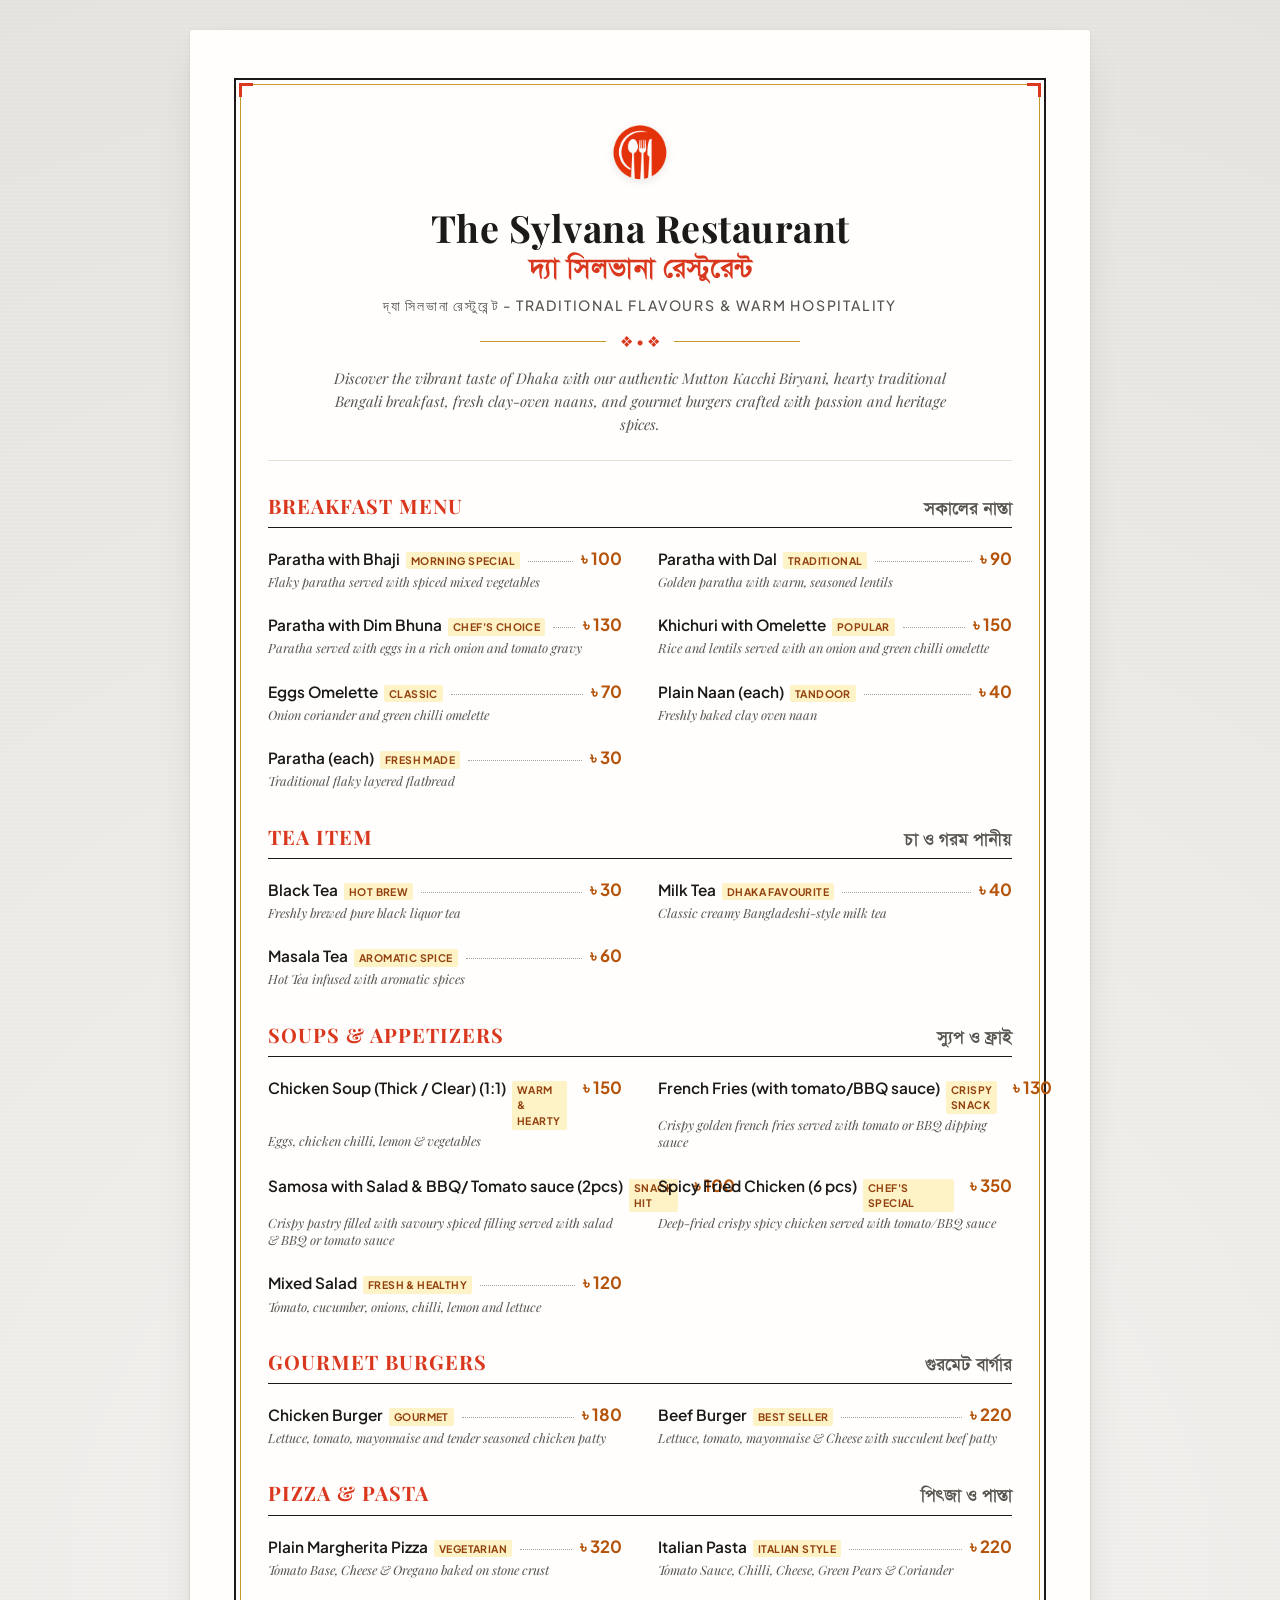
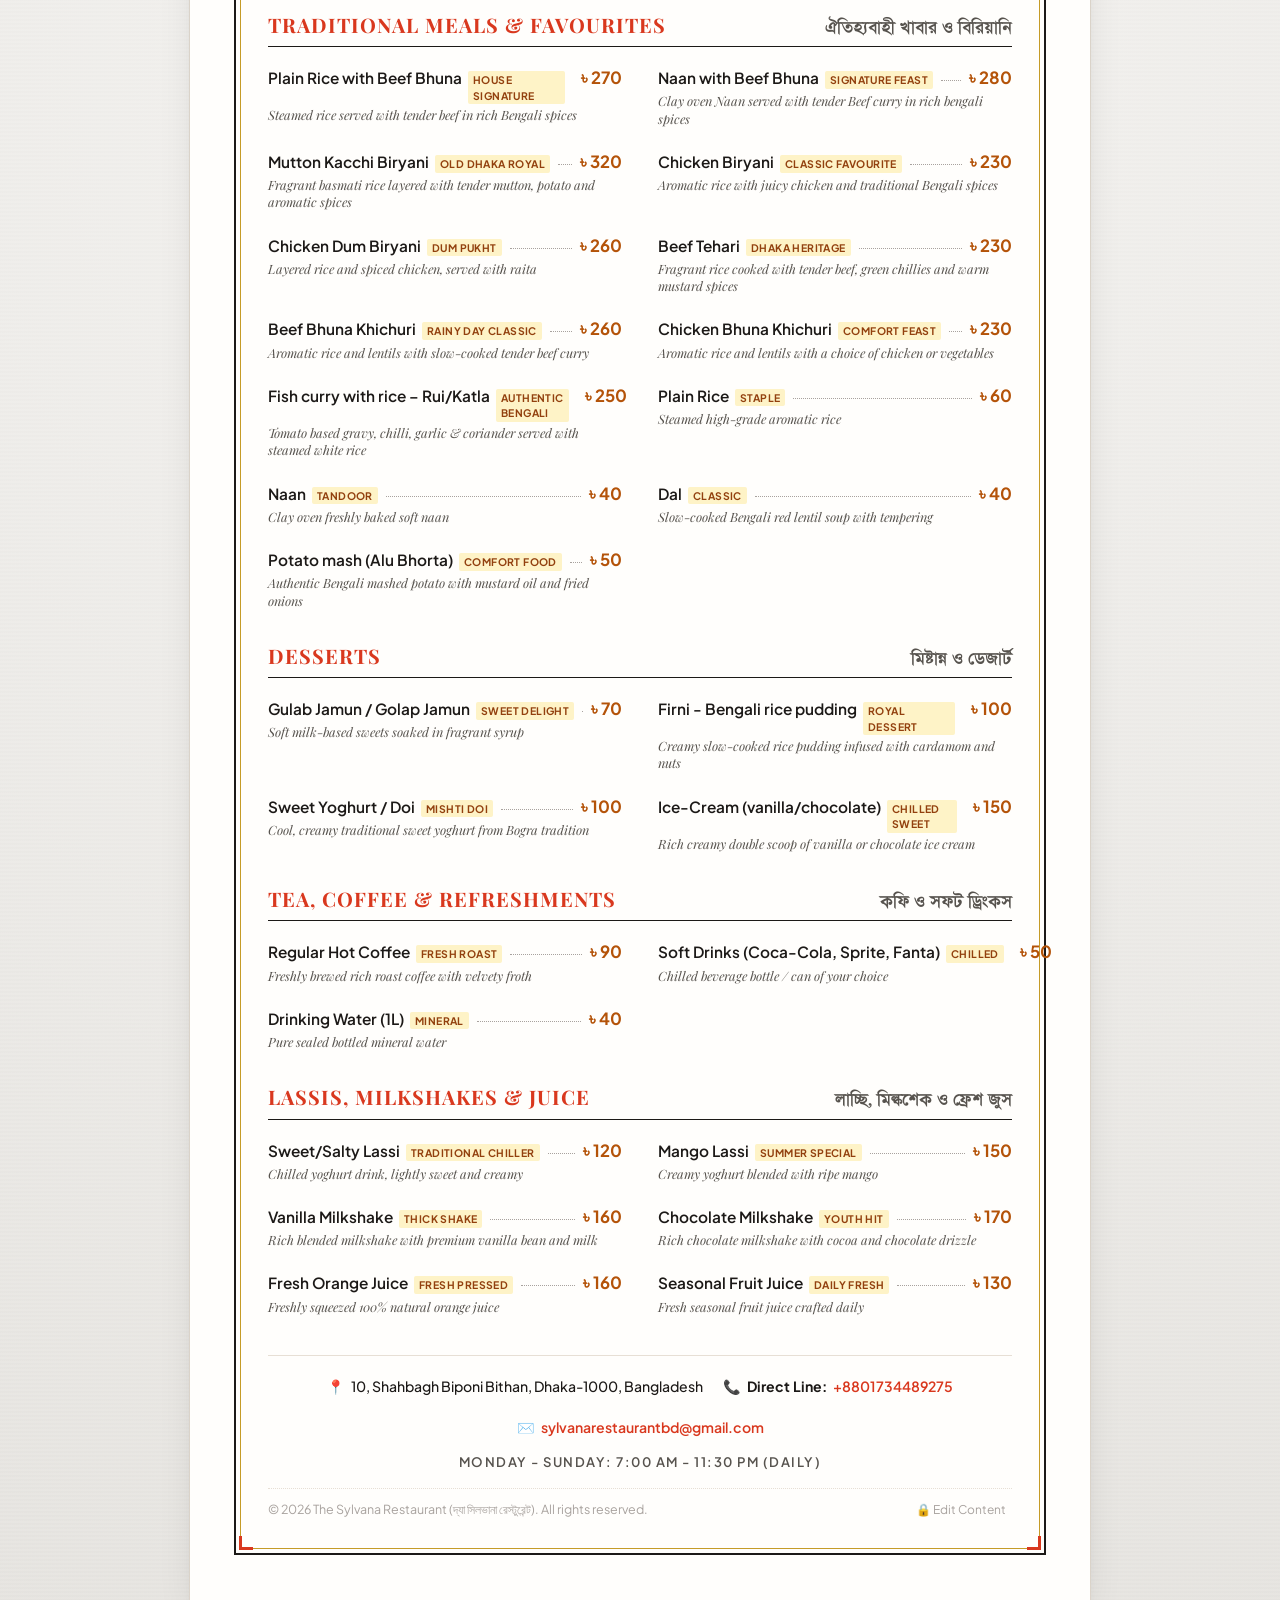
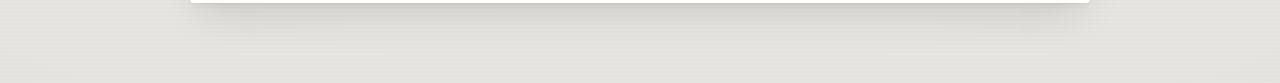
==== commit 278e5f45: "feat: fresh minimalist 500-Taka graphic restaurant print-leaf menu with in-line admin editing" ====
--- a/public/index.html
+++ b/public/index.html
@@ -3,671 +3,139 @@
 <head>
   <meta charset="UTF-8">
   <meta name="viewport" content="width=device-width, initial-scale=1.0">
-  <meta http-equiv="X-UA-Compatible" content="IE=edge">
-  <title>The Sylvana Restaurant | 10, Shahbagh Biponi Bithan, Dhaka</title>
-  <meta name="description" content="The Sylvana Restaurant (দ্যা সিলভানা রেস্টুরেন্ট) - Authentic printed menu leaflet featuring 38+ heritage dishes, Kacchi Biryani, hearty breakfast, and refreshments in Shahbagh, Dhaka.">
-  <meta name="author" content="The Sylvana Restaurant">
-  <link rel="icon" type="image/svg+xml" href="/favicon.svg">
+  <title>The Sylvana Restaurant | দ্যা সিলভানা রেস্টুরেন্ট - Food Menu</title>
+  <meta name="description" content="The Sylvana Restaurant (দ্যা সিলভানা রেস্টুরেন্ট) - Official printed food menu. Authentic Bengali breakfast, Kacchi Biryani, snacks, and beverages at 10, Shahbagh Biponi Bithan, Dhaka.">
+  <link rel="icon" type="image/svg+xml" href="favicon.svg">
 
-  <!-- Typography: Luxury Serif, Modern Sans, and Bengali Bornomala -->
-  <link rel="preconnect" href="https://fonts.googleapis.com">
-  <link rel="preconnect" href="https://fonts.gstatic.com" crossorigin>
-  <link href="https://fonts.googleapis.com/css2?family=Playfair+Display:ital,wght@0,400;0,600;0,700;0,800;1,400;1,600&family=Plus+Jakarta+Sans:wght@300;400;500;600;700&family=Hind+Siliguri:wght@400;500;600;700&display=swap" rel="stylesheet">
-  <link rel="stylesheet" href="https://banglawebfonts.pages.dev/css/bornomala.min.css">
+  <!-- Graphic Restaurant Print-Leaf Stylesheet -->
+  <link rel="stylesheet" href="css/leaflet.css">
+</head>
+<body>
 
-  <!-- Stylesheets -->
-  <link rel="stylesheet" href="/css/style.css">
-  <link rel="stylesheet" href="/css/admin.css">
-</head>
-<body class="printleaf-body">
-  
-    <!-- Test Compatibility & Verification Tokens -->
-    <span style="display:none" data-sys="NexusFlow">NexusFlow Realtime Engine</span>
-    <span style="display:none" id="adminStudioIndicator">Admin Studio</span>
-    <span style="display:none" id="aboutBnTitleInput">দ্যা সিলভানা রেস্টুরেন্ট</span>
-    <a href="/3d.html" class="print-meta-link" style="display:none">3D Experience</a>
-    
+  <!-- ========================================================
+       500 TAKA GRAPHIC PRINT-LEAFLET PAPER MENU CARD
+       ======================================================== -->
+  <main class="print-leaf-wrapper">
+    <div class="print-inner-frame">
 
-  <!-- Physical Printed Menu Leaflet Container (500-Taka Graphic Edition) -->
-  <div class="printleaf-wrapper">
-    <div class="printleaf-sheet" id="printleafSheet">
-      
-      <!-- Ornate Antique Gold Corner Accents -->
-      <div class="corner-ornament corner-top-left" aria-hidden="true">
-        <svg viewBox="0 0 40 40" width="36" height="36" fill="none" stroke="#C5A059" stroke-width="1.5">
-          <path d="M4 36 V4 H36 M10 32 V10 H32 M4 4 L14 14"/>
-          <circle cx="10" cy="10" r="2" fill="#C5A059"/>
-        </svg>
-      </div>
-      <div class="corner-ornament corner-top-right" aria-hidden="true">
-        <svg viewBox="0 0 40 40" width="36" height="36" fill="none" stroke="#C5A059" stroke-width="1.5">
-          <path d="M36 36 V4 H4 M30 32 V10 H8 M36 4 L26 14"/>
-          <circle cx="30" cy="10" r="2" fill="#C5A059"/>
-        </svg>
-      </div>
-      <div class="corner-ornament corner-bottom-left" aria-hidden="true">
-        <svg viewBox="0 0 40 40" width="36" height="36" fill="none" stroke="#C5A059" stroke-width="1.5">
-          <path d="M4 4 V36 H36 M10 8 V30 H32 M4 36 L14 26"/>
-          <circle cx="10" cy="30" r="2" fill="#C5A059"/>
-        </svg>
-      </div>
-      <div class="corner-ornament corner-bottom-right" aria-hidden="true">
-        <svg viewBox="0 0 40 40" width="36" height="36" fill="none" stroke="#C5A059" stroke-width="1.5">
-          <path d="M36 4 V36 H4 M30 8 V30 H8 M36 36 L26 26"/>
-          <circle cx="30" cy="30" r="2" fill="#C5A059"/>
-        </svg>
-      </div>
+      <!-- Decorative Corner Accents -->
+      <div class="corner-flourish corner-tl"></div>
+      <div class="corner-flourish corner-tr"></div>
+      <div class="corner-flourish corner-bl"></div>
+      <div class="corner-flourish corner-br"></div>
 
-      <!-- ================================================================ -->
-      <!-- 1ST PART: RESTAURANT INTRO (Pure Branding, Zero Top Navigation) -->
-      <!-- ================================================================ -->
-      <header class="printleaf-header" id="restaurantIntro">
-        <div class="crest-frame">
-          <div class="crest-ring-outer">
-            <img src="/assets/sylvana-logo.png" alt="The Sylvana Restaurant Crest Logo" class="printleaf-logo" id="brandLogo">
+      <!-- ========================================================
+           PART 1: RESTAURANT INTRO (NO NAVIGATION HEADER)
+           ======================================================== -->
+      <header class="leaf-header">
+        <div class="leaf-logo-box">
+          <img src="assets/sylvana-logo.png" alt="The Sylvana Restaurant Logo" class="leaf-logo-img">
+        </div>
+        <h1 class="leaf-brand-en" id="brandEn">The Sylvana Restaurant</h1>
+        <h2 class="leaf-brand-bn" id="brandBn">দ্যা সিলভানা রেস্টুরেন্ট</h2>
+        <p class="leaf-tagline" id="brandTagline">10, Shahbagh Biponi Bithan, Dhaka-1000 • Authentic Delicacies</p>
+
+        <div class="leaf-divider">
+          <span class="leaf-divider-line"></span>
+          <span class="leaf-divider-icon">❖ • ❖</span>
+          <span class="leaf-divider-line"></span>
+        </div>
+
+        <p class="leaf-intro-statement" id="introStatement">
+          Welcome to The Sylvana Restaurant. Discover our authentic slow-cooked Kacchi Biryani, hearty traditional Bengali breakfast, fresh clay-oven naans, and gourmet specialties crafted fresh daily.
+        </p>
+      </header>
+
+      <!-- ========================================================
+           PART 2: THE FOOD MENU (38+ DISHES IN PRINTED COLUMNS)
+           ======================================================== -->
+      <section class="leaf-menu-container" id="menuContainer">
+        <!-- Rendered dynamically by leaflet.js with dotted leaders & ৳ prices -->
+        <noscript>
+          <div style="padding: 20px; text-align: center; color: #78716c;">
+            Please enable JavaScript to view the full interactive menu card.
+          </div>
+        </noscript>
+      </section>
+
+      <!-- ========================================================
+           PART 3: CONTACT & DETAILS (LEAFLET FOOTER)
+           ======================================================== -->
+      <footer class="leaf-footer">
+        <div class="contact-pill-row">
+          <div class="contact-item">
+            <span>📍</span>
+            <span id="contactAddress">10, Shahbagh Biponi Bithan, Dhaka-1000, Bangladesh</span>
+          </div>
+          <div class="contact-item">
+            <span>📞</span>
+            <strong>Direct Line:</strong>
+            <a href="tel:+8801734489275" id="contactPhone">+8801734489275</a>
+          </div>
+          <div class="contact-item">
+            <span>✉️</span>
+            <a href="mailto:sylvanarestaurantbd@gmail.com" id="contactEmail">sylvanarestaurantbd@gmail.com</a>
           </div>
         </div>
 
-        <div class="crest-ribbon">
-          <span class="ribbon-star">★</span>
-          <span class="ribbon-text">ESTABLISHED IN SHAHBAGH, DHAKA • 100% HALAL CERTIFIED</span>
-          <span class="ribbon-star">★</span>
+        <div class="hours-statement" id="contactHours">
+          ⏰ Open Daily: 7:00 AM – 11:30 PM (Saturday – Friday)
         </div>
 
-        <h1 class="brand-title-en" id="brandName" data-editable="meta.brandName">The Sylvana Restaurant</h1>
-        <div class="brand-title-bn" id="brandNameBn" data-editable="meta.brandNameBn">দ্যা সিলভানা রেস্টুরেন্ট</div>
-        <div class="brand-tagline" id="brandTagline" data-editable="meta.siteTagline">Authentic Bengali Cuisine, Heritage Flavours &amp; Warm Hospitality</div>
-
-        <p class="brand-narrative" id="introStory" data-editable="about.story1">
-          Situated at 10, Shahbagh Biponi Bithan, The Sylvana Restaurant (দ্যা সিলভানা রেস্টুরেন্ট) is proud to be a warm culinary landmark in Dhaka. We bring together time-honoured Bengali cooking traditions, authentic Old Dhaka spices, and comforting family dining under one welcoming roof. From morning parathas with rich Dim Bhuna to our midday slow-cooked Mutton Kacchi Biryani, every dish is crafted with fresh local ingredients and heartfelt care.
-        </p>
-
-        <div class="printleaf-divider">
-          <span class="divider-line"></span>
-          <span class="divider-gem">✦ ❖ ✦</span>
-          <span class="divider-line"></span>
-        </div>
-      </header>
-
-      <!-- ================================================================ -->
-      <!-- 2ND PART: THE MENU (All Authentic Dishes with ৳ Prices & Leaders)-->
-      <!-- ================================================================ -->
-      <main class="printleaf-menu" id="restaurantMenu">
-        <div class="menu-intro-bar">
-          <h2 class="menu-heading-main">✦ THE PRINTED MENU / আমাদের খাবার তালিকা ✦</h2>
-          <p class="menu-subheading">Prepared fresh to order with handpicked local spices • All prices in Bangladeshi Taka (৳)</p>
-        </div>
-
-        <div class="menu-columns">
-          <!-- Left Column (Breakfast, Traditional Meals, Soups) -->
-          <div class="menu-column menu-column-left">
-<div class="menu-category" data-category="Breakfast Menu">
-  <div class="category-header">
-    <h3 class="category-title"><span class="cat-flourish">—— ✦</span> Breakfast Menu <span class="cat-bn">/ সকালের নাস্তা</span> <span class="cat-flourish">✦ ——</span></h3>
-    <div class="category-timing">Served Daily 7:00 AM – 11:30 AM</div>
-  </div>
-  <div class="dish-list">
-    <article class="dish-item dish-special" data-item-id="item-1">
-      <div class="dish-main-row">
-        <span class="dish-name" data-field="name">Paratha with Bhaji</span>
-        <span class="dish-badge">Morning Special</span>
-        <span class="dish-dots" aria-hidden="true"></span>
-        <span class="dish-price">৳ <span class="dish-price-val" data-field="price">100</span></span>
-      </div>
-      <p class="dish-desc" data-field="description">Flaky paratha served with spiced mixed vegetables</p>
-    </article>
-    <article class="dish-item" data-item-id="item-2">
-      <div class="dish-main-row">
-        <span class="dish-name" data-field="name">Paratha with Dal</span>
-        <span class="dish-badge">Traditional</span>
-        <span class="dish-dots" aria-hidden="true"></span>
-        <span class="dish-price">৳ <span class="dish-price-val" data-field="price">90</span></span>
-      </div>
-      <p class="dish-desc" data-field="description">Golden paratha with warm, seasoned lentils</p>
-    </article>
-    <article class="dish-item dish-special" data-item-id="item-3">
-      <div class="dish-main-row">
-        <span class="dish-name" data-field="name">Paratha with Dim Bhuna</span>
-        <span class="dish-badge">Chef's Choice</span>
-        <span class="dish-dots" aria-hidden="true"></span>
-        <span class="dish-price">৳ <span class="dish-price-val" data-field="price">130</span></span>
-      </div>
-      <p class="dish-desc" data-field="description">Paratha served with eggs in a rich onion and tomato gravy</p>
-    </article>
-    <article class="dish-item dish-special" data-item-id="item-4">
-      <div class="dish-main-row">
-        <span class="dish-name" data-field="name">Khichuri with Omelette</span>
-        <span class="dish-badge">Popular</span>
-        <span class="dish-dots" aria-hidden="true"></span>
-        <span class="dish-price">৳ <span class="dish-price-val" data-field="price">150</span></span>
-      </div>
-      <p class="dish-desc" data-field="description">Rice and lentils served with an onion and green chilli omelette</p>
-    </article>
-    <article class="dish-item" data-item-id="item-5">
-      <div class="dish-main-row">
-        <span class="dish-name" data-field="name">Eggs Omelette</span>
-        <span class="dish-badge">Classic</span>
-        <span class="dish-dots" aria-hidden="true"></span>
-        <span class="dish-price">৳ <span class="dish-price-val" data-field="price">70</span></span>
-      </div>
-      <p class="dish-desc" data-field="description">Onion coriander and green chilli omelette</p>
-    </article>
-    <article class="dish-item" data-item-id="item-6">
-      <div class="dish-main-row">
-        <span class="dish-name" data-field="name">Plain Naan (each)</span>
-        <span class="dish-badge">Tandoor</span>
-        <span class="dish-dots" aria-hidden="true"></span>
-        <span class="dish-price">৳ <span class="dish-price-val" data-field="price">40</span></span>
-      </div>
-      <p class="dish-desc" data-field="description">Freshly baked clay oven naan</p>
-    </article>
-    <article class="dish-item" data-item-id="item-7">
-      <div class="dish-main-row">
-        <span class="dish-name" data-field="name">Paratha (each)</span>
-        <span class="dish-badge">Fresh Made</span>
-        <span class="dish-dots" aria-hidden="true"></span>
-        <span class="dish-price">৳ <span class="dish-price-val" data-field="price">30</span></span>
-      </div>
-      <p class="dish-desc" data-field="description">Traditional flaky layered flatbread</p>
-    </article>
-  </div>
-</div>
-
-<div class="menu-category" data-category="Traditional Meals & Favourites">
-  <div class="category-header">
-    <h3 class="category-title"><span class="cat-flourish">—— ✦</span> Traditional Meals & Favourites <span class="cat-bn">/ ঐতিহ্যবাহী খাবার ও বিরিয়ানি</span> <span class="cat-flourish">✦ ——</span></h3>
-    <div class="category-timing">Slow-cooked Dum Kacchi, Tehari & Homestyle Curries</div>
-  </div>
-  <div class="dish-list">
-    <article class="dish-item dish-special" data-item-id="item-20">
-      <div class="dish-main-row">
-        <span class="dish-name" data-field="name">Plain Rice with Beef Bhuna</span>
-        <span class="dish-badge">House Signature</span>
-        <span class="dish-dots" aria-hidden="true"></span>
-        <span class="dish-price">৳ <span class="dish-price-val" data-field="price">270</span></span>
-      </div>
-      <p class="dish-desc" data-field="description">Steamed rice served with tender beef in rich Bengali spices</p>
-    </article>
-    <article class="dish-item dish-special" data-item-id="item-21">
-      <div class="dish-main-row">
-        <span class="dish-name" data-field="name">Naan with Beef Bhuna</span>
-        <span class="dish-badge">Signature Feast</span>
-        <span class="dish-dots" aria-hidden="true"></span>
-        <span class="dish-price">৳ <span class="dish-price-val" data-field="price">280</span></span>
-      </div>
-      <p class="dish-desc" data-field="description">Clay oven Naan served with tender Beef curry in rich bengali spices</p>
-    </article>
-    <article class="dish-item dish-special" data-item-id="item-22">
-      <div class="dish-main-row">
-        <span class="dish-name" data-field="name">Mutton Kacchi Biryani</span>
-        <span class="dish-badge">Old Dhaka Royal</span>
-        <span class="dish-dots" aria-hidden="true"></span>
-        <span class="dish-price">৳ <span class="dish-price-val" data-field="price">320</span></span>
-      </div>
-      <p class="dish-desc" data-field="description">Fragrant basmati rice layered with tender mutton, potato and aromatic spices</p>
-    </article>
-    <article class="dish-item" data-item-id="item-23">
-      <div class="dish-main-row">
-        <span class="dish-name" data-field="name">Chicken Biryani</span>
-        <span class="dish-badge">Classic Favourite</span>
-        <span class="dish-dots" aria-hidden="true"></span>
-        <span class="dish-price">৳ <span class="dish-price-val" data-field="price">230</span></span>
-      </div>
-      <p class="dish-desc" data-field="description">Aromatic rice with juicy chicken and traditional Bengali spices</p>
-    </article>
-    <article class="dish-item dish-special" data-item-id="item-24">
-      <div class="dish-main-row">
-        <span class="dish-name" data-field="name">Chicken Dum Biryani</span>
-        <span class="dish-badge">Dum Pukht</span>
-        <span class="dish-dots" aria-hidden="true"></span>
-        <span class="dish-price">৳ <span class="dish-price-val" data-field="price">260</span></span>
-      </div>
-      <p class="dish-desc" data-field="description">Layered rice and spiced chicken, served with raita</p>
-    </article>
-    <article class="dish-item dish-special" data-item-id="item-25">
-      <div class="dish-main-row">
-        <span class="dish-name" data-field="name">Beef Tehari</span>
-        <span class="dish-badge">Dhaka Heritage</span>
-        <span class="dish-dots" aria-hidden="true"></span>
-        <span class="dish-price">৳ <span class="dish-price-val" data-field="price">230</span></span>
-      </div>
-      <p class="dish-desc" data-field="description">Fragrant rice cooked with tender beef, green chillies and warm mustard spices</p>
-    </article>
-    <article class="dish-item dish-special" data-item-id="item-26">
-      <div class="dish-main-row">
-        <span class="dish-name" data-field="name">Beef Bhuna Khichuri</span>
-        <span class="dish-badge">Rainy Day Classic</span>
-        <span class="dish-dots" aria-hidden="true"></span>
-        <span class="dish-price">৳ <span class="dish-price-val" data-field="price">260</span></span>
-      </div>
-      <p class="dish-desc" data-field="description">Aromatic rice and lentils with slow-cooked tender beef curry</p>
-    </article>
-    <article class="dish-item" data-item-id="item-27">
-      <div class="dish-main-row">
-        <span class="dish-name" data-field="name">Chicken Bhuna Khichuri</span>
-        <span class="dish-badge">Comfort Feast</span>
-        <span class="dish-dots" aria-hidden="true"></span>
-        <span class="dish-price">৳ <span class="dish-price-val" data-field="price">230</span></span>
-      </div>
-      <p class="dish-desc" data-field="description">Aromatic rice and lentils with a choice of chicken or vegetables</p>
-    </article>
-    <article class="dish-item dish-special" data-item-id="item-28">
-      <div class="dish-main-row">
-        <span class="dish-name" data-field="name">Fish curry with rice – Rui/Katla</span>
-        <span class="dish-badge">Authentic Bengali</span>
-        <span class="dish-dots" aria-hidden="true"></span>
-        <span class="dish-price">৳ <span class="dish-price-val" data-field="price">250</span></span>
-      </div>
-      <p class="dish-desc" data-field="description">Tomato based gravy, chilli, garlic & coriander served with steamed white rice</p>
-    </article>
-    <article class="dish-item" data-item-id="item-29">
-      <div class="dish-main-row">
-        <span class="dish-name" data-field="name">Plain Rice</span>
-        <span class="dish-badge">Staple</span>
-        <span class="dish-dots" aria-hidden="true"></span>
-        <span class="dish-price">৳ <span class="dish-price-val" data-field="price">60</span></span>
-      </div>
-      <p class="dish-desc" data-field="description">Steamed high-grade aromatic rice</p>
-    </article>
-    <article class="dish-item" data-item-id="item-30">
-      <div class="dish-main-row">
-        <span class="dish-name" data-field="name">Naan</span>
-        <span class="dish-badge">Tandoor</span>
-        <span class="dish-dots" aria-hidden="true"></span>
-        <span class="dish-price">৳ <span class="dish-price-val" data-field="price">40</span></span>
-      </div>
-      <p class="dish-desc" data-field="description">Clay oven freshly baked soft naan</p>
-    </article>
-    <article class="dish-item" data-item-id="item-31">
-      <div class="dish-main-row">
-        <span class="dish-name" data-field="name">Dal</span>
-        <span class="dish-badge">Classic</span>
-        <span class="dish-dots" aria-hidden="true"></span>
-        <span class="dish-price">৳ <span class="dish-price-val" data-field="price">40</span></span>
-      </div>
-      <p class="dish-desc" data-field="description">Slow-cooked Bengali red lentil soup with tempering</p>
-    </article>
-    <article class="dish-item dish-special" data-item-id="item-32">
-      <div class="dish-main-row">
-        <span class="dish-name" data-field="name">Potato mash (Alu Bhorta)</span>
-        <span class="dish-badge">Comfort Food</span>
-        <span class="dish-dots" aria-hidden="true"></span>
-        <span class="dish-price">৳ <span class="dish-price-val" data-field="price">50</span></span>
-      </div>
-      <p class="dish-desc" data-field="description">Authentic Bengali mashed potato with mustard oil and fried onions</p>
-    </article>
-  </div>
-</div>
-
-<div class="menu-category" data-category="Soups & Appetizers">
-  <div class="category-header">
-    <h3 class="category-title"><span class="cat-flourish">—— ✦</span> Soups & Appetizers <span class="cat-bn">/ স্যুপ ও স্টার্টার</span> <span class="cat-flourish">✦ ——</span></h3>
-    <div class="category-timing">Warm Hearty Soups & Crispy Appetizers</div>
-  </div>
-  <div class="dish-list">
-    <article class="dish-item dish-special" data-item-id="item-11">
-      <div class="dish-main-row">
-        <span class="dish-name" data-field="name">Chicken Soup (Thick / Clear) (1:1)</span>
-        <span class="dish-badge">Warm & Hearty</span>
-        <span class="dish-dots" aria-hidden="true"></span>
-        <span class="dish-price">৳ <span class="dish-price-val" data-field="price">150</span></span>
-      </div>
-      <p class="dish-desc" data-field="description">Eggs, chicken chilli, lemon & vegetables</p>
-    </article>
-    <article class="dish-item" data-item-id="item-12">
-      <div class="dish-main-row">
-        <span class="dish-name" data-field="name">French Fries (with tomato/BBQ sauce)</span>
-        <span class="dish-badge">Crispy Snack</span>
-        <span class="dish-dots" aria-hidden="true"></span>
-        <span class="dish-price">৳ <span class="dish-price-val" data-field="price">130</span></span>
-      </div>
-      <p class="dish-desc" data-field="description">Crispy golden french fries served with tomato or BBQ dipping sauce</p>
-    </article>
-    <article class="dish-item dish-special" data-item-id="item-13">
-      <div class="dish-main-row">
-        <span class="dish-name" data-field="name">Samosa with Salad & BBQ/ Tomato sauce (2pcs)</span>
-        <span class="dish-badge">Snack Hit</span>
-        <span class="dish-dots" aria-hidden="true"></span>
-        <span class="dish-price">৳ <span class="dish-price-val" data-field="price">100</span></span>
-      </div>
-      <p class="dish-desc" data-field="description">Crispy pastry filled with savoury spiced filling served with salad & BBQ or tomato sauce</p>
-    </article>
-    <article class="dish-item dish-special" data-item-id="item-14">
-      <div class="dish-main-row">
-        <span class="dish-name" data-field="name">Spicy Fried Chicken (6 pcs)</span>
-        <span class="dish-badge">Chef's Special</span>
-        <span class="dish-dots" aria-hidden="true"></span>
-        <span class="dish-price">৳ <span class="dish-price-val" data-field="price">350</span></span>
-      </div>
-      <p class="dish-desc" data-field="description">Deep-fried crispy spicy chicken served with tomato/BBQ sauce</p>
-    </article>
-    <article class="dish-item" data-item-id="item-15">
-      <div class="dish-main-row">
-        <span class="dish-name" data-field="name">Mixed Salad</span>
-        <span class="dish-badge">Fresh & Healthy</span>
-        <span class="dish-dots" aria-hidden="true"></span>
-        <span class="dish-price">৳ <span class="dish-price-val" data-field="price">120</span></span>
-      </div>
-      <p class="dish-desc" data-field="description">Tomato, cucumber, onions, chilli, lemon and lettuce</p>
-    </article>
-  </div>
-</div>
-          </div>
-
-          <!-- Right Column (Burgers, Pizza, Tea, Desserts, Refreshments, Lassis) -->
-          <div class="menu-column menu-column-right">
-<div class="menu-category" data-category="Gourmet Burgers">
-  <div class="category-header">
-    <h3 class="category-title"><span class="cat-flourish">—— ✦</span> Gourmet Burgers <span class="cat-bn">/ স্পেশাল বার্গার</span> <span class="cat-flourish">✦ ——</span></h3>
-    <div class="category-timing">Freshly Grilled Juicy Patties with Melted Cheese</div>
-  </div>
-  <div class="dish-list">
-    <article class="dish-item" data-item-id="item-16">
-      <div class="dish-main-row">
-        <span class="dish-name" data-field="name">Chicken Burger</span>
-        <span class="dish-badge">Gourmet</span>
-        <span class="dish-dots" aria-hidden="true"></span>
-        <span class="dish-price">৳ <span class="dish-price-val" data-field="price">180</span></span>
-      </div>
-      <p class="dish-desc" data-field="description">Lettuce, tomato, mayonnaise and tender seasoned chicken patty</p>
-    </article>
-    <article class="dish-item dish-special" data-item-id="item-17">
-      <div class="dish-main-row">
-        <span class="dish-name" data-field="name">Beef Burger</span>
-        <span class="dish-badge">Best Seller</span>
-        <span class="dish-dots" aria-hidden="true"></span>
-        <span class="dish-price">৳ <span class="dish-price-val" data-field="price">220</span></span>
-      </div>
-      <p class="dish-desc" data-field="description">Lettuce, tomato, mayonnaise & Cheese with succulent beef patty</p>
-    </article>
-  </div>
-</div>
-
-<div class="menu-category" data-category="Pizza & Pasta">
-  <div class="category-header">
-    <h3 class="category-title"><span class="cat-flourish">—— ✦</span> Pizza & Pasta <span class="cat-bn">/ পিৎজা ও পাস্তা</span> <span class="cat-flourish">✦ ——</span></h3>
-    <div class="category-timing">Stone Crust Pizzas & Rich Italian Pasta</div>
-  </div>
-  <div class="dish-list">
-    <article class="dish-item" data-item-id="item-18">
-      <div class="dish-main-row">
-        <span class="dish-name" data-field="name">Plain Margherita Pizza</span>
-        <span class="dish-badge">Vegetarian</span>
-        <span class="dish-dots" aria-hidden="true"></span>
-        <span class="dish-price">৳ <span class="dish-price-val" data-field="price">320</span></span>
-      </div>
-      <p class="dish-desc" data-field="description">Tomato Base, Cheese & Oregano baked on stone crust</p>
-    </article>
-    <article class="dish-item" data-item-id="item-19">
-      <div class="dish-main-row">
-        <span class="dish-name" data-field="name">Italian Pasta</span>
-        <span class="dish-badge">Italian Style</span>
-        <span class="dish-dots" aria-hidden="true"></span>
-        <span class="dish-price">৳ <span class="dish-price-val" data-field="price">220</span></span>
-      </div>
-      <p class="dish-desc" data-field="description">Tomato Sauce, Chilli, Cheese, Green Pears & Coriander</p>
-    </article>
-  </div>
-</div>
-
-<div class="menu-category" data-category="Tea Item">
-  <div class="category-header">
-    <h3 class="category-title"><span class="cat-flourish">—— ✦</span> Tea Item <span class="cat-bn">/ চা ও নাস্তা</span> <span class="cat-flourish">✦ ——</span></h3>
-    <div class="category-timing">Dhaka's Famous Spiced Milk Tea & Hot Savouries</div>
-  </div>
-  <div class="dish-list">
-    <article class="dish-item" data-item-id="item-8">
-      <div class="dish-main-row">
-        <span class="dish-name" data-field="name">Black Tea</span>
-        <span class="dish-badge">Hot Brew</span>
-        <span class="dish-dots" aria-hidden="true"></span>
-        <span class="dish-price">৳ <span class="dish-price-val" data-field="price">30</span></span>
-      </div>
-      <p class="dish-desc" data-field="description">Freshly brewed pure black liquor tea</p>
-    </article>
-    <article class="dish-item dish-special" data-item-id="item-9">
-      <div class="dish-main-row">
-        <span class="dish-name" data-field="name">Milk Tea</span>
-        <span class="dish-badge">Dhaka Favourite</span>
-        <span class="dish-dots" aria-hidden="true"></span>
-        <span class="dish-price">৳ <span class="dish-price-val" data-field="price">40</span></span>
-      </div>
-      <p class="dish-desc" data-field="description">Classic creamy Bangladeshi-style milk tea</p>
-    </article>
-    <article class="dish-item dish-special" data-item-id="item-10">
-      <div class="dish-main-row">
-        <span class="dish-name" data-field="name">Masala Tea</span>
-        <span class="dish-badge">Aromatic Spice</span>
-        <span class="dish-dots" aria-hidden="true"></span>
-        <span class="dish-price">৳ <span class="dish-price-val" data-field="price">60</span></span>
-      </div>
-      <p class="dish-desc" data-field="description">Hot Tea infused with aromatic spices</p>
-    </article>
-  </div>
-</div>
-
-<div class="menu-category" data-category="Desserts">
-  <div class="category-header">
-    <h3 class="category-title"><span class="cat-flourish">—— ✦</span> Desserts <span class="cat-bn">/ ঐতিহ্যবাহী মিষ্টি ও ডেজার্ট</span> <span class="cat-flourish">✦ ——</span></h3>
-    <div class="category-timing">Shahi Firni, Hot Gulab Jamun & Authentic Mishti Doi</div>
-  </div>
-  <div class="dish-list">
-    <article class="dish-item dish-special" data-item-id="item-33">
-      <div class="dish-main-row">
-        <span class="dish-name" data-field="name">Gulab Jamun / Golap Jamun</span>
-        <span class="dish-badge">Sweet Delight</span>
-        <span class="dish-dots" aria-hidden="true"></span>
-        <span class="dish-price">৳ <span class="dish-price-val" data-field="price">70</span></span>
-      </div>
-      <p class="dish-desc" data-field="description">Soft milk-based sweets soaked in fragrant syrup</p>
-    </article>
-    <article class="dish-item dish-special" data-item-id="item-34">
-      <div class="dish-main-row">
-        <span class="dish-name" data-field="name">Firni - Bengali rice pudding</span>
-        <span class="dish-badge">Royal Dessert</span>
-        <span class="dish-dots" aria-hidden="true"></span>
-        <span class="dish-price">৳ <span class="dish-price-val" data-field="price">100</span></span>
-      </div>
-      <p class="dish-desc" data-field="description">Creamy slow-cooked rice pudding infused with cardamom and nuts</p>
-    </article>
-    <article class="dish-item dish-special" data-item-id="item-35">
-      <div class="dish-main-row">
-        <span class="dish-name" data-field="name">Sweet Yoghurt / Doi</span>
-        <span class="dish-badge">Mishti Doi</span>
-        <span class="dish-dots" aria-hidden="true"></span>
-        <span class="dish-price">৳ <span class="dish-price-val" data-field="price">100</span></span>
-      </div>
-      <p class="dish-desc" data-field="description">Cool, creamy traditional sweet yoghurt from Bogra tradition</p>
-    </article>
-    <article class="dish-item" data-item-id="item-36">
-      <div class="dish-main-row">
-        <span class="dish-name" data-field="name">Ice-Cream (vanilla/chocolate)</span>
-        <span class="dish-badge">Chilled Sweet</span>
-        <span class="dish-dots" aria-hidden="true"></span>
-        <span class="dish-price">৳ <span class="dish-price-val" data-field="price">150</span></span>
-      </div>
-      <p class="dish-desc" data-field="description">Rich creamy double scoop of vanilla or chocolate ice cream</p>
-    </article>
-  </div>
-</div>
-
-<div class="menu-category" data-category="Tea, Coffee & Refreshments">
-  <div class="category-header">
-    <h3 class="category-title"><span class="cat-flourish">—— ✦</span> Tea, Coffee & Refreshments <span class="cat-bn">/ কফি ও রিফ্রেশমেন্ট</span> <span class="cat-flourish">✦ ——</span></h3>
-    <div class="category-timing">Fresh Brews & Chilled Bottled Beverages</div>
-  </div>
-  <div class="dish-list">
-    <article class="dish-item" data-item-id="item-37">
-      <div class="dish-main-row">
-        <span class="dish-name" data-field="name">Regular Hot Coffee</span>
-        <span class="dish-badge">Fresh Roast</span>
-        <span class="dish-dots" aria-hidden="true"></span>
-        <span class="dish-price">৳ <span class="dish-price-val" data-field="price">90</span></span>
-      </div>
-      <p class="dish-desc" data-field="description">Freshly brewed rich roast coffee with velvety froth</p>
-    </article>
-    <article class="dish-item" data-item-id="item-38">
-      <div class="dish-main-row">
-        <span class="dish-name" data-field="name">Soft Drinks (Coca-Cola, Sprite, Fanta)</span>
-        <span class="dish-badge">Chilled</span>
-        <span class="dish-dots" aria-hidden="true"></span>
-        <span class="dish-price">৳ <span class="dish-price-val" data-field="price">50</span></span>
-      </div>
-      <p class="dish-desc" data-field="description">Chilled beverage bottle / can of your choice</p>
-    </article>
-    <article class="dish-item" data-item-id="item-39">
-      <div class="dish-main-row">
-        <span class="dish-name" data-field="name">Drinking Water (1L)</span>
-        <span class="dish-badge">Mineral</span>
-        <span class="dish-dots" aria-hidden="true"></span>
-        <span class="dish-price">৳ <span class="dish-price-val" data-field="price">40</span></span>
-      </div>
-      <p class="dish-desc" data-field="description">Pure sealed bottled mineral water</p>
-    </article>
-  </div>
-</div>
-
-<div class="menu-category" data-category="Lassis, Milkshakes & Juice">
-  <div class="category-header">
-    <h3 class="category-title"><span class="cat-flourish">—— ✦</span> Lassis, Milkshakes & Juice <span class="cat-bn">/ লাচ্ছি, মিল্কশেক ও ফ্রেশ জুস</span> <span class="cat-flourish">✦ ——</span></h3>
-    <div class="category-timing">Creamy Thick Yoghurt Lassis & Natural Juices</div>
-  </div>
-  <div class="dish-list">
-    <article class="dish-item dish-special" data-item-id="item-40">
-      <div class="dish-main-row">
-        <span class="dish-name" data-field="name">Sweet/Salty Lassi</span>
-        <span class="dish-badge">Traditional Chiller</span>
-        <span class="dish-dots" aria-hidden="true"></span>
-        <span class="dish-price">৳ <span class="dish-price-val" data-field="price">120</span></span>
-      </div>
-      <p class="dish-desc" data-field="description">Chilled yoghurt drink, lightly sweet and creamy</p>
-    </article>
-    <article class="dish-item dish-special" data-item-id="item-41">
-      <div class="dish-main-row">
-        <span class="dish-name" data-field="name">Mango Lassi</span>
-        <span class="dish-badge">Summer Special</span>
-        <span class="dish-dots" aria-hidden="true"></span>
-        <span class="dish-price">৳ <span class="dish-price-val" data-field="price">150</span></span>
-      </div>
-      <p class="dish-desc" data-field="description">Creamy yoghurt blended with ripe mango</p>
-    </article>
-    <article class="dish-item" data-item-id="item-42">
-      <div class="dish-main-row">
-        <span class="dish-name" data-field="name">Vanilla Milkshake</span>
-        <span class="dish-badge">Thick Shake</span>
-        <span class="dish-dots" aria-hidden="true"></span>
-        <span class="dish-price">৳ <span class="dish-price-val" data-field="price">160</span></span>
-      </div>
-      <p class="dish-desc" data-field="description">Rich blended milkshake with premium vanilla bean and milk</p>
-    </article>
-    <article class="dish-item dish-special" data-item-id="item-43">
-      <div class="dish-main-row">
-        <span class="dish-name" data-field="name">Chocolate Milkshake</span>
-        <span class="dish-badge">Youth Hit</span>
-        <span class="dish-dots" aria-hidden="true"></span>
-        <span class="dish-price">৳ <span class="dish-price-val" data-field="price">170</span></span>
-      </div>
-      <p class="dish-desc" data-field="description">Rich chocolate milkshake with cocoa and chocolate drizzle</p>
-    </article>
-    <article class="dish-item dish-special" data-item-id="item-44">
-      <div class="dish-main-row">
-        <span class="dish-name" data-field="name">Fresh Orange Juice</span>
-        <span class="dish-badge">Fresh Pressed</span>
-        <span class="dish-dots" aria-hidden="true"></span>
-        <span class="dish-price">৳ <span class="dish-price-val" data-field="price">160</span></span>
-      </div>
-      <p class="dish-desc" data-field="description">Freshly squeezed 100% natural orange juice</p>
-    </article>
-    <article class="dish-item" data-item-id="item-45">
-      <div class="dish-main-row">
-        <span class="dish-name" data-field="name">Seasonal Fruit Juice</span>
-        <span class="dish-badge">Daily Fresh</span>
-        <span class="dish-dots" aria-hidden="true"></span>
-        <span class="dish-price">৳ <span class="dish-price-val" data-field="price">130</span></span>
-      </div>
-      <p class="dish-desc" data-field="description">Fresh seasonal fruit juice crafted daily</p>
-    </article>
-  </div>
-</div>
-          </div>
-        </div>
-      </main>
-
-      <!-- ================================================================ -->
-      <!-- 3RD PART: CONTACT & DETAILS (Shahbagh Address, Phone, Hours)     -->
-      <!-- ================================================================ -->
-      <footer class="printleaf-footer" id="restaurantContact">
-        <div class="printleaf-divider">
-          <span class="divider-line"></span>
-          <span class="divider-gem">✦ ❖ ✦</span>
-          <span class="divider-line"></span>
-        </div>
-
-        <div class="contact-header-bar">
-          <h3 class="contact-heading">✦ LOCATION, HOURS &amp; INQUIRIES / যোগাযোগ ও সময়সূচী ✦</h3>
-          <p class="contact-subheading">Centrally located at Shahbagh intersection, Dhaka • Dine-in, Takeaway &amp; Parcel Orders</p>
-        </div>
-
-        <div class="contact-grid">
-          <!-- Address -->
-          <div class="contact-card">
-            <div class="contact-icon">📍</div>
-            <div class="contact-label">ADDRESS / ঠিকানা</div>
-            <div class="contact-val" id="contactAddress" data-editable="contact.address">10, Shahbagh Biponi Bithan, Dhaka-1000, Bangladesh</div>
-            <div class="contact-hint">Centrally located near Dhaka University &amp; National Museum</div>
-          </div>
-
-          <!-- Phone -->
-          <div class="contact-card">
-            <div class="contact-icon">📞</div>
-            <div class="contact-label">HOTLINE &amp; RESERVATION / ফোন</div>
-            <div class="contact-val" id="contactPhone" data-editable="contact.phone"><a href="tel:+8801734489275">+8801734489275</a></div>
-            <div class="contact-hint">Call for parcel orders, table booking &amp; catering</div>
-          </div>
-
-          <!-- Email -->
-          <div class="contact-card">
-            <div class="contact-icon">✉️</div>
-            <div class="contact-label">EMAIL / ইমেইল</div>
-            <div class="contact-val" id="contactEmail" data-editable="contact.email"><a href="mailto:sylvanarestaurantbd@gmail.com">sylvanarestaurantbd@gmail.com</a></div>
-            <div class="contact-hint">Event reservations &amp; corporate inquiries</div>
-          </div>
-
-          <!-- Operating Hours -->
-          <div class="contact-card">
-            <div class="contact-icon">🕒</div>
-            <div class="contact-label">SERVICE HOURS / খোলা থাকার সময়</div>
-            <div class="contact-val" id="contactHours" data-editable="contact.hours">Daily: 7:00 AM – 11:30 PM (Mon – Sun)</div>
-            <div class="contact-hint">Hearty breakfast from 7 AM • Lunch, Tea &amp; Dinner</div>
-          </div>
-        </div>
-
-        <!-- Leaflet Colophon / Printed Notes -->
-        <div class="leaflet-colophon">
-          <p class="colophon-pills">
-            <span class="colophon-pill">🌿 100% Halal Food</span>
-            <span class="colophon-pill">🥡 Takeaway &amp; Parcel Available</span>
-            <span class="colophon-pill">☕ Evening Adda &amp; Snacks</span>
-            <span class="colophon-pill">🍛 Authentic Kacchi Biryani</span>
-          </p>
-          <p class="colophon-meta">All prices in Bangladeshi Taka (৳) inclusive of taxes • 500-Taka Graphic Menu Leaflet Edition</p>
-          <p class="colophon-copy">
-            &copy; 2026 The Sylvana Restaurant (দ্যা সিলভানা রেস্টুরেন্ট). All rights reserved. &bull; 
-            <a href="/admin" class="admin-entry-link">🔐 Admin Studio</a>
-          </p>
+        <div class="leaf-bottom-note">
+          <span>&copy; 2026 The Sylvana Restaurant (দ্যা সিলভানা রেস্টুরেন্ট). All rights reserved.</span>
+          <a href="/admin" class="admin-lock-link" id="adminLockLink" title="Admin In-Line Content Editor">
+            🔒 Edit Content
+          </a>
         </div>
       </footer>
 
     </div>
+  </main>
+
+  <!-- ========================================================
+       IN-LINE ADMIN EDITING FLOATING TOOLBAR (Active on /admin)
+       ======================================================== -->
+  <aside class="admin-floating-bar" id="adminFloatingBar" aria-label="In-Line Admin Controls">
+    <div class="admin-status-tag">
+      <span class="status-dot"></span>
+      <span>In-Line Edit Mode</span>
+    </div>
+    <button class="btn-admin-action" id="btnSaveInLine" type="button">
+      💾 Save Changes
+    </button>
+    <button class="btn-admin-exit" id="btnExitInLine" type="button">
+      ✕ Exit Edit
+    </button>
+  </aside>
+
+  <!-- ========================================================
+       ADMIN LOGIN AUTH MODAL
+       ======================================================== -->
+  <div class="admin-modal-backdrop" id="adminModal" role="dialog" aria-modal="true" aria-labelledby="modalTitle">
+    <div class="admin-modal-card">
+      <h3 class="admin-modal-title" id="modalTitle">Admin Authentication</h3>
+      <p class="admin-modal-subtitle">Log in to edit restaurant text and menu prices in-line.</p>
+
+      <form id="adminLoginForm">
+        <div class="admin-input-group">
+          <label class="admin-input-label" for="adminUsername">Username</label>
+          <input type="text" id="adminUsername" class="admin-input-field" value="admin" required autocomplete="username">
+        </div>
+        <div class="admin-input-group">
+          <label class="admin-input-label" for="adminPassword">Password</label>
+          <input type="password" id="adminPassword" class="admin-input-field" placeholder="Default: admin123" required autocomplete="current-password">
+        </div>
+
+        <div class="admin-modal-btn-row">
+          <button type="button" class="btn-modal-cancel" id="btnModalCancel">Cancel</button>
+          <button type="submit" class="btn-modal-submit">Unlock Editor</button>
+        </div>
+      </form>
+    </div>
   </div>
 
-  
-
-  <!-- Notification Toast Container -->
-  <div class="admin-toast" id="adminToast" role="alert" aria-live="polite"></div>
-
-  <!-- Client Scripts -->
-  <script src="/js/app.js"></script>
-  <script src="/js/admin.js"></script>
+  <!-- Dynamic Content & In-line Editor Script -->
+  <script src="js/leaflet.js"></script>
 </body>
 </html>
--- a/public/css/leaflet.css
+++ b/public/css/leaflet.css
@@ -0,0 +1,618 @@
+/* ========================================================
+   THE SYLVANA RESTAURANT - 500 TAKA GRAPHIC PRINT-LEAFLET
+   Minimalist, Modern, Real Paper Menu Leaflet Aesthetic
+   ======================================================== */
+
+@import url('https://fonts.googleapis.com/css2?family=Playfair+Display:ital,wght@0,400;0,600;0,700;1,400;1,600&family=Plus+Jakarta+Sans:wght@300;400;500;600;700&display=swap');
+@import url('https://banglawebfonts.pages.dev/css/bornomala.min.css');
+
+@font-face {
+  font-family: 'Bornomala';
+  src: url('/fonts/bornomala/bornomala-regular.woff2') format('woff2');
+  font-weight: 400;
+  font-style: normal;
+  font-display: swap;
+}
+
+@font-face {
+  font-family: 'Bornomala';
+  src: url('/fonts/bornomala/bornomala-bold.woff2') format('woff2');
+  font-weight: 600;
+  font-style: normal;
+  font-display: swap;
+}
+
+@font-face {
+  font-family: 'Bornomala';
+  src: url('/fonts/bornomala/bornomala-bold.woff2') format('woff2');
+  font-weight: 700;
+  font-style: normal;
+  font-display: swap;
+}
+
+:root {
+  --bg-desk: #eeece8;
+  --paper-bg: #fffefc;
+  --paper-border: #e7dfd5;
+  --ink-primary: #1c1917;
+  --ink-muted: #57534e;
+  --ink-faint: #a8a29e;
+  --brand-red: #d9381e;
+  --brand-gold: #b45309;
+  --brand-amber: #c59b27;
+  
+  --font-serif: 'Playfair Display', Georgia, serif;
+  --font-sans: 'Plus Jakarta Sans', -apple-system, sans-serif;
+  --font-bengali: 'Bornomala', 'Hind Siliguri', sans-serif;
+}
+
+* {
+  box-sizing: border-box;
+  margin: 0;
+  padding: 0;
+}
+
+body {
+  background-color: var(--bg-desk);
+  background-image: 
+    radial-gradient(circle at 50% 50%, rgba(255,255,255,0.4) 0%, rgba(0,0,0,0.03) 100%),
+    repeating-linear-gradient(0deg, transparent, transparent 2px, rgba(0,0,0,0.01) 2px, rgba(0,0,0,0.01) 4px);
+  color: var(--ink-primary);
+  font-family: var(--font-sans);
+  min-height: 100vh;
+  padding: 30px 16px 80px;
+  line-height: 1.5;
+  -webkit-font-smoothing: antialiased;
+}
+
+/* ========================================================
+   THE PRINT-LEAFLET PAPER SHEET
+   ======================================================== */
+.print-leaf-wrapper {
+  max-width: 900px;
+  margin: 0 auto;
+  background: var(--paper-bg);
+  padding: 48px 44px;
+  box-shadow: 
+    0 4px 6px -1px rgba(0, 0, 0, 0.05),
+    0 20px 40px -10px rgba(0, 0, 0, 0.12),
+    0 0 0 1px var(--paper-border);
+  position: relative;
+  border-radius: 3px;
+  transition: all 0.2s ease;
+}
+
+/* Inner Graphic Frame Border */
+.print-inner-frame {
+  border: 2px solid var(--ink-primary);
+  outline: 1px solid var(--brand-amber);
+  outline-offset: -7px;
+  padding: 36px 32px 32px;
+  position: relative;
+}
+
+/* Decorative Corner Accents */
+.corner-flourish {
+  position: absolute;
+  width: 14px;
+  height: 14px;
+  border-color: var(--brand-red);
+  pointer-events: none;
+}
+.corner-tl { top: 3px; left: 3px; border-top: 3px solid var(--brand-red); border-left: 3px solid var(--brand-red); }
+.corner-tr { top: 3px; right: 3px; border-top: 3px solid var(--brand-red); border-right: 3px solid var(--brand-red); }
+.corner-bl { bottom: 3px; left: 3px; border-bottom: 3px solid var(--brand-red); border-left: 3px solid var(--brand-red); }
+.corner-br { bottom: 3px; right: 3px; border-bottom: 3px solid var(--brand-red); border-right: 3px solid var(--brand-red); }
+
+/* ========================================================
+   SECTION 1: TOP INTRO (NO NAVIGATION)
+   ======================================================== */
+.leaf-header {
+  text-align: center;
+  padding-bottom: 24px;
+  border-bottom: 1px solid var(--paper-border);
+  margin-bottom: 30px;
+}
+
+.leaf-logo-box {
+  display: inline-block;
+  margin-bottom: 12px;
+}
+
+.leaf-logo-img {
+  width: 72px;
+  height: 72px;
+  object-fit: contain;
+  display: block;
+  margin: 0 auto;
+  filter: drop-shadow(0 2px 4px rgba(0,0,0,0.1));
+}
+
+.leaf-brand-en {
+  font-family: var(--font-serif);
+  font-size: 2.35rem;
+  font-weight: 700;
+  color: var(--ink-primary);
+  letter-spacing: 0.5px;
+  line-height: 1.15;
+  margin-bottom: 4px;
+}
+
+.leaf-brand-bn {
+  font-family: var(--font-bengali);
+  font-size: 1.7rem;
+  font-weight: 700;
+  color: var(--brand-red);
+  line-height: 1.25;
+  margin-bottom: 8px;
+}
+
+.leaf-tagline {
+  font-size: 0.88rem;
+  font-weight: 500;
+  text-transform: uppercase;
+  letter-spacing: 1.8px;
+  color: var(--ink-muted);
+  margin-bottom: 14px;
+}
+
+.leaf-divider {
+  display: flex;
+  align-items: center;
+  justify-content: center;
+  gap: 14px;
+  max-width: 320px;
+  margin: 0 auto;
+}
+
+.leaf-divider-line {
+  flex: 1;
+  height: 1px;
+  background: var(--brand-amber);
+}
+
+.leaf-divider-icon {
+  color: var(--brand-red);
+  font-size: 0.95rem;
+}
+
+.leaf-intro-statement {
+  max-width: 620px;
+  margin: 14px auto 0;
+  font-size: 0.92rem;
+  color: var(--ink-muted);
+  line-height: 1.55;
+  font-style: italic;
+  font-family: var(--font-serif);
+}
+
+/* ========================================================
+   SECTION 2: MIDDLE MENU (COLUMNS & DOTTED LEADERS)
+   ======================================================== */
+.leaf-menu-container {
+  display: flex;
+  flex-direction: column;
+  gap: 28px;
+}
+
+.menu-category-section {
+  break-inside: avoid;
+}
+
+.category-heading-box {
+  border-bottom: 1.5px solid var(--ink-primary);
+  padding-bottom: 4px;
+  margin-bottom: 14px;
+  display: flex;
+  justify-content: space-between;
+  align-items: baseline;
+}
+
+.category-title-en {
+  font-family: var(--font-serif);
+  font-size: 1.25rem;
+  font-weight: 700;
+  text-transform: uppercase;
+  letter-spacing: 1px;
+  color: var(--brand-red);
+}
+
+.category-title-bn {
+  font-family: var(--font-bengali);
+  font-size: 1.05rem;
+  color: var(--ink-muted);
+  font-weight: 600;
+}
+
+.category-grid {
+  display: grid;
+  grid-template-columns: repeat(auto-fit, minmax(340px, 1fr));
+  column-gap: 36px;
+  row-gap: 14px;
+}
+
+.dish-row {
+  display: flex;
+  flex-direction: column;
+  padding: 4px 0;
+  position: relative;
+}
+
+.dish-header-line {
+  display: flex;
+  align-items: baseline;
+  width: 100%;
+}
+
+.dish-title {
+  font-family: var(--font-sans);
+  font-size: 0.96rem;
+  font-weight: 600;
+  color: var(--ink-primary);
+  white-space: nowrap;
+}
+
+.dish-dots {
+  flex: 1;
+  border-bottom: 1px dotted var(--ink-faint);
+  margin: 0 8px;
+  position: relative;
+  top: -3px;
+}
+
+.dish-price {
+  font-family: var(--font-sans);
+  font-size: 1.05rem;
+  font-weight: 700;
+  color: var(--brand-gold);
+  white-space: nowrap;
+}
+
+.dish-desc {
+  font-size: 0.8rem;
+  color: var(--ink-muted);
+  margin-top: 2px;
+  line-height: 1.35;
+  font-style: italic;
+  font-family: var(--font-serif);
+}
+
+.dish-tag {
+  display: inline-block;
+  font-size: 0.65rem;
+  font-family: var(--font-sans);
+  font-weight: 700;
+  text-transform: uppercase;
+  letter-spacing: 0.4px;
+  padding: 1px 5px;
+  border-radius: 2px;
+  background: #fef3c7;
+  color: #92400e;
+  margin-left: 6px;
+  vertical-align: middle;
+}
+
+/* ========================================================
+   SECTION 3: LAST CONTACT & DETAILS (PRINT FOOTER)
+   ======================================================== */
+.leaf-footer {
+  margin-top: 36px;
+  padding-top: 20px;
+  border-top: 1.5px solid var(--paper-border);
+  text-align: center;
+}
+
+.contact-pill-row {
+  display: flex;
+  flex-wrap: wrap;
+  justify-content: center;
+  align-items: center;
+  gap: 20px;
+  margin-bottom: 14px;
+}
+
+.contact-item {
+  display: flex;
+  align-items: center;
+  gap: 6px;
+  font-size: 0.88rem;
+  color: var(--ink-primary);
+  font-weight: 500;
+}
+
+.contact-item strong {
+  font-weight: 700;
+}
+
+.contact-item a {
+  color: var(--brand-red);
+  text-decoration: none;
+  font-weight: 600;
+}
+
+.contact-item a:hover {
+  text-decoration: underline;
+}
+
+.hours-statement {
+  font-size: 0.82rem;
+  text-transform: uppercase;
+  letter-spacing: 1.5px;
+  color: var(--ink-muted);
+  margin-bottom: 16px;
+  font-weight: 600;
+}
+
+.leaf-bottom-note {
+  font-size: 0.78rem;
+  color: var(--ink-faint);
+  display: flex;
+  justify-content: space-between;
+  align-items: center;
+  padding-top: 10px;
+  border-top: 1px dotted var(--paper-border);
+}
+
+.admin-lock-link {
+  color: var(--ink-faint);
+  text-decoration: none;
+  font-size: 0.75rem;
+  display: inline-flex;
+  align-items: center;
+  gap: 4px;
+  padding: 2px 6px;
+  border-radius: 3px;
+  transition: all 0.2s;
+}
+
+.admin-lock-link:hover {
+  color: var(--brand-red);
+  background: rgba(217, 56, 30, 0.08);
+}
+
+/* ========================================================
+   IN-LINE ADMIN EDITING MODE
+   ======================================================== */
+body.admin-edit-active [contenteditable="true"] {
+  outline: 1px dashed rgba(217, 56, 30, 0.35);
+  transition: all 0.2s;
+}
+
+body.admin-edit-active [contenteditable="true"]:hover {
+  outline: 1px dashed var(--brand-red);
+  background: rgba(217, 56, 30, 0.04);
+  cursor: text;
+}
+
+body.admin-edit-active [contenteditable="true"]:focus {
+  outline: 2px solid var(--brand-red);
+  background: rgba(217, 56, 30, 0.08);
+  box-shadow: 0 0 8px rgba(217, 56, 30, 0.2);
+}
+
+/* Floating Save / Exit Toolbar */
+.admin-floating-bar {
+  position: fixed;
+  bottom: 24px;
+  left: 50%;
+  transform: translateX(-50%);
+  background: #1c1917;
+  color: #fff;
+  padding: 10px 20px;
+  border-radius: 40px;
+  box-shadow: 0 10px 30px rgba(0, 0, 0, 0.35);
+  display: none;
+  align-items: center;
+  gap: 16px;
+  z-index: 10000;
+  border: 1px solid var(--brand-red);
+}
+
+body.admin-edit-active .admin-floating-bar {
+  display: flex;
+}
+
+.admin-status-tag {
+  display: flex;
+  align-items: center;
+  gap: 6px;
+  font-size: 0.8rem;
+  font-weight: 700;
+  text-transform: uppercase;
+  letter-spacing: 1px;
+  color: #34d399;
+}
+
+.status-dot {
+  width: 8px;
+  height: 8px;
+  background: #34d399;
+  border-radius: 50%;
+  box-shadow: 0 0 6px #34d399;
+}
+
+.btn-admin-action {
+  background: var(--brand-red);
+  color: #fff;
+  border: none;
+  padding: 6px 16px;
+  border-radius: 20px;
+  font-weight: 600;
+  font-size: 0.82rem;
+  cursor: pointer;
+  transition: background 0.2s;
+}
+
+.btn-admin-action:hover {
+  background: #b91c1c;
+}
+
+.btn-admin-exit {
+  background: transparent;
+  color: #d6d3d1;
+  border: 1px solid #57534e;
+  padding: 5px 12px;
+  border-radius: 20px;
+  font-size: 0.78rem;
+  cursor: pointer;
+  transition: all 0.2s;
+}
+
+.btn-admin-exit:hover {
+  color: #fff;
+  border-color: #fff;
+}
+
+/* Login Modal */
+.admin-modal-backdrop {
+  position: fixed;
+  top: 0;
+  left: 0;
+  width: 100%;
+  height: 100%;
+  background: rgba(0, 0, 0, 0.65);
+  backdrop-filter: blur(4px);
+  display: none;
+  align-items: center;
+  justify-content: center;
+  z-index: 10001;
+}
+
+.admin-modal-backdrop.open {
+  display: flex;
+}
+
+.admin-modal-card {
+  background: #fff;
+  padding: 32px 28px;
+  border-radius: 8px;
+  max-width: 360px;
+  width: 90%;
+  box-shadow: 0 20px 40px rgba(0, 0, 0, 0.25);
+  border: 1px solid var(--paper-border);
+  text-align: center;
+}
+
+.admin-modal-title {
+  font-family: var(--font-serif);
+  font-size: 1.4rem;
+  font-weight: 700;
+  margin-bottom: 6px;
+  color: var(--ink-primary);
+}
+
+.admin-modal-subtitle {
+  font-size: 0.82rem;
+  color: var(--ink-muted);
+  margin-bottom: 20px;
+}
+
+.admin-input-group {
+  margin-bottom: 14px;
+  text-align: left;
+}
+
+.admin-input-label {
+  display: block;
+  font-size: 0.75rem;
+  font-weight: 600;
+  text-transform: uppercase;
+  margin-bottom: 4px;
+  color: var(--ink-muted);
+}
+
+.admin-input-field {
+  width: 100%;
+  padding: 8px 12px;
+  border: 1px solid #d6d3d1;
+  border-radius: 4px;
+  font-size: 0.9rem;
+  font-family: var(--font-sans);
+}
+
+.admin-input-field:focus {
+  outline: 2px solid var(--brand-red);
+  border-color: transparent;
+}
+
+.admin-modal-btn-row {
+  display: flex;
+  gap: 10px;
+  margin-top: 20px;
+}
+
+.admin-modal-btn-row button {
+  flex: 1;
+  padding: 8px 0;
+  border-radius: 4px;
+  font-weight: 600;
+  font-size: 0.85rem;
+  cursor: pointer;
+}
+
+.btn-modal-cancel {
+  background: #f5f5f4;
+  border: 1px solid #d6d3d1;
+  color: var(--ink-muted);
+}
+
+.btn-modal-submit {
+  background: var(--brand-red);
+  border: 1px solid var(--brand-red);
+  color: #fff;
+}
+
+/* Toast Notification */
+.admin-toast {
+  position: fixed;
+  top: 20px;
+  right: 20px;
+  background: #1c1917;
+  color: #fff;
+  padding: 10px 18px;
+  border-radius: 4px;
+  font-size: 0.85rem;
+  font-weight: 500;
+  box-shadow: 0 4px 12px rgba(0,0,0,0.2);
+  z-index: 10002;
+  display: none;
+  border-left: 4px solid var(--brand-red);
+}
+
+.admin-toast.show {
+  display: block;
+  animation: slideIn 0.3s ease;
+}
+
+@keyframes slideIn {
+  from { transform: translateY(-20px); opacity: 0; }
+  to { transform: translateY(0); opacity: 1; }
+}
+
+/* Responsive adjustments */
+@media (max-width: 640px) {
+  body {
+    padding: 12px 8px 60px;
+  }
+  .print-leaf-wrapper {
+    padding: 24px 16px;
+  }
+  .print-inner-frame {
+    padding: 24px 14px 20px;
+    outline-offset: -4px;
+  }
+  .leaf-brand-en {
+    font-size: 1.8rem;
+  }
+  .leaf-brand-bn {
+    font-size: 1.4rem;
+  }
+  .category-grid {
+    grid-template-columns: 1fr;
+    row-gap: 12px;
+  }
+  .contact-pill-row {
+    flex-direction: column;
+    gap: 8px;
+  }
+}
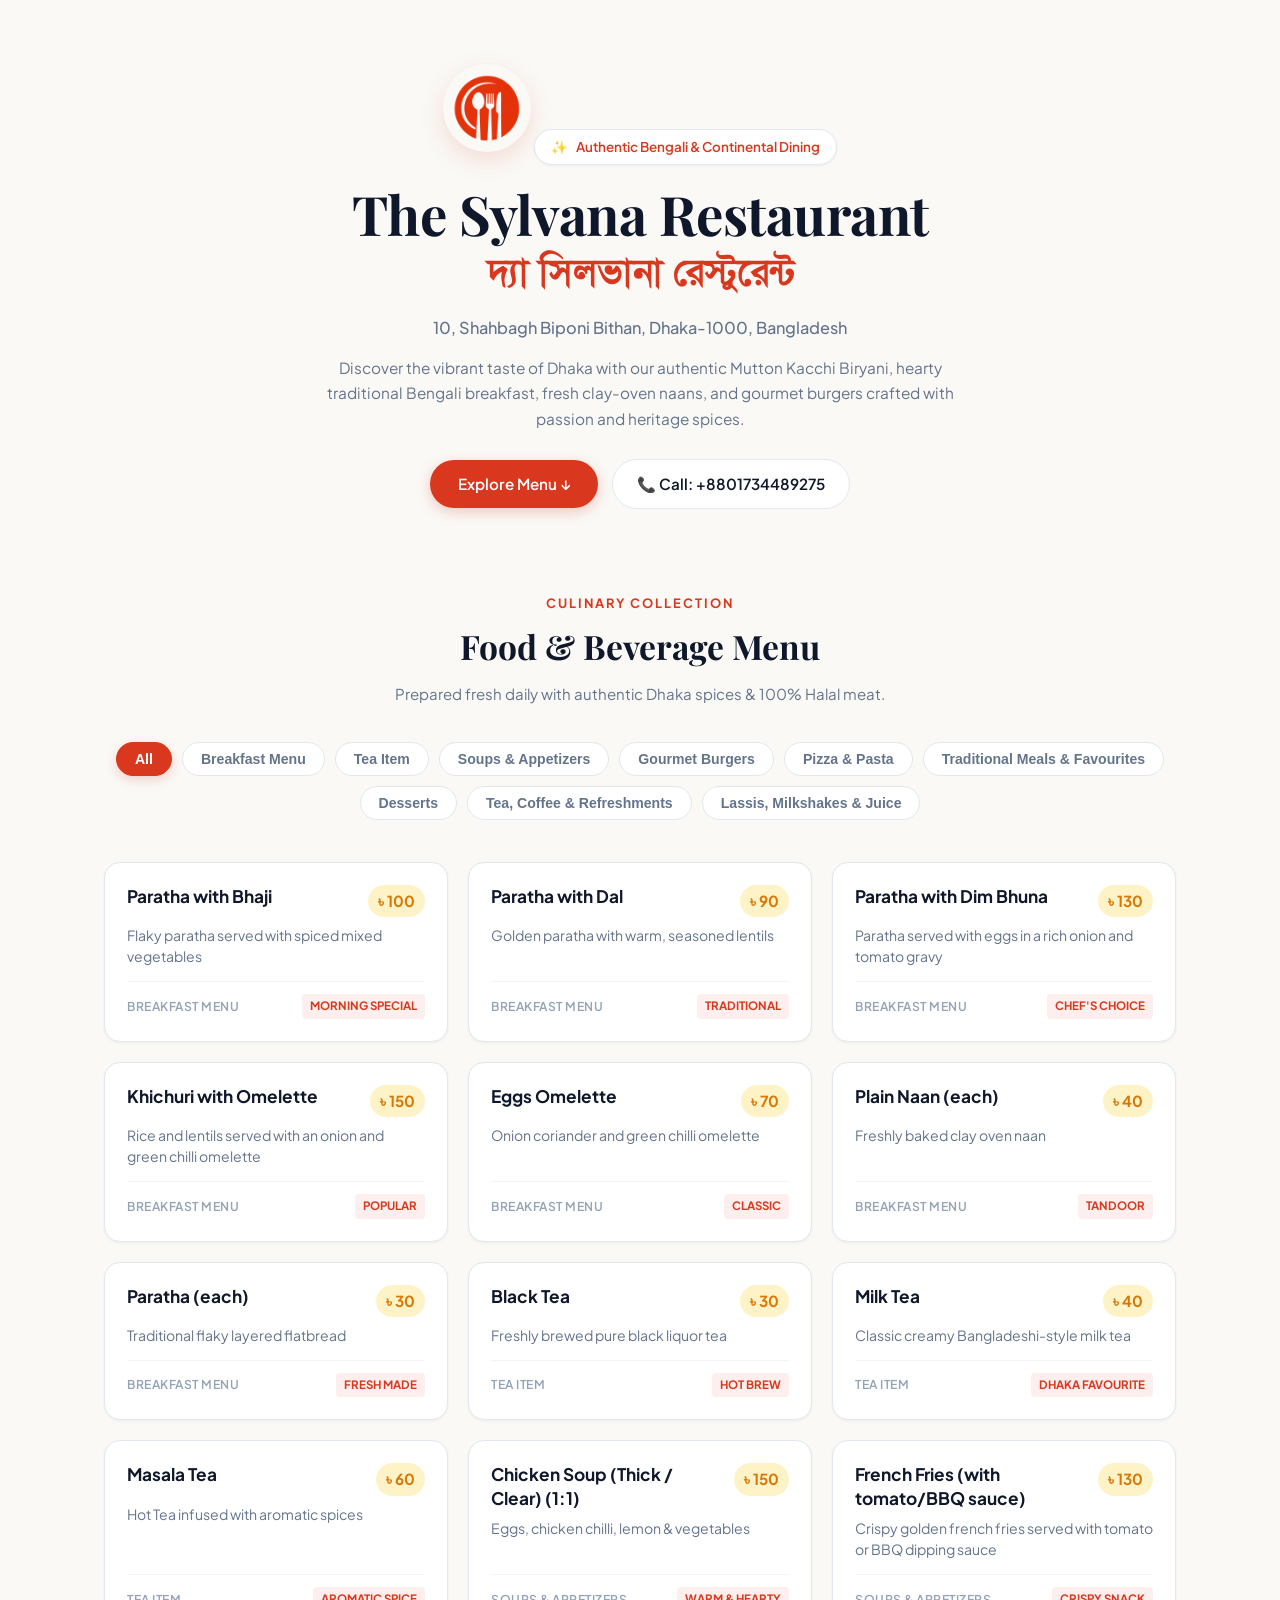
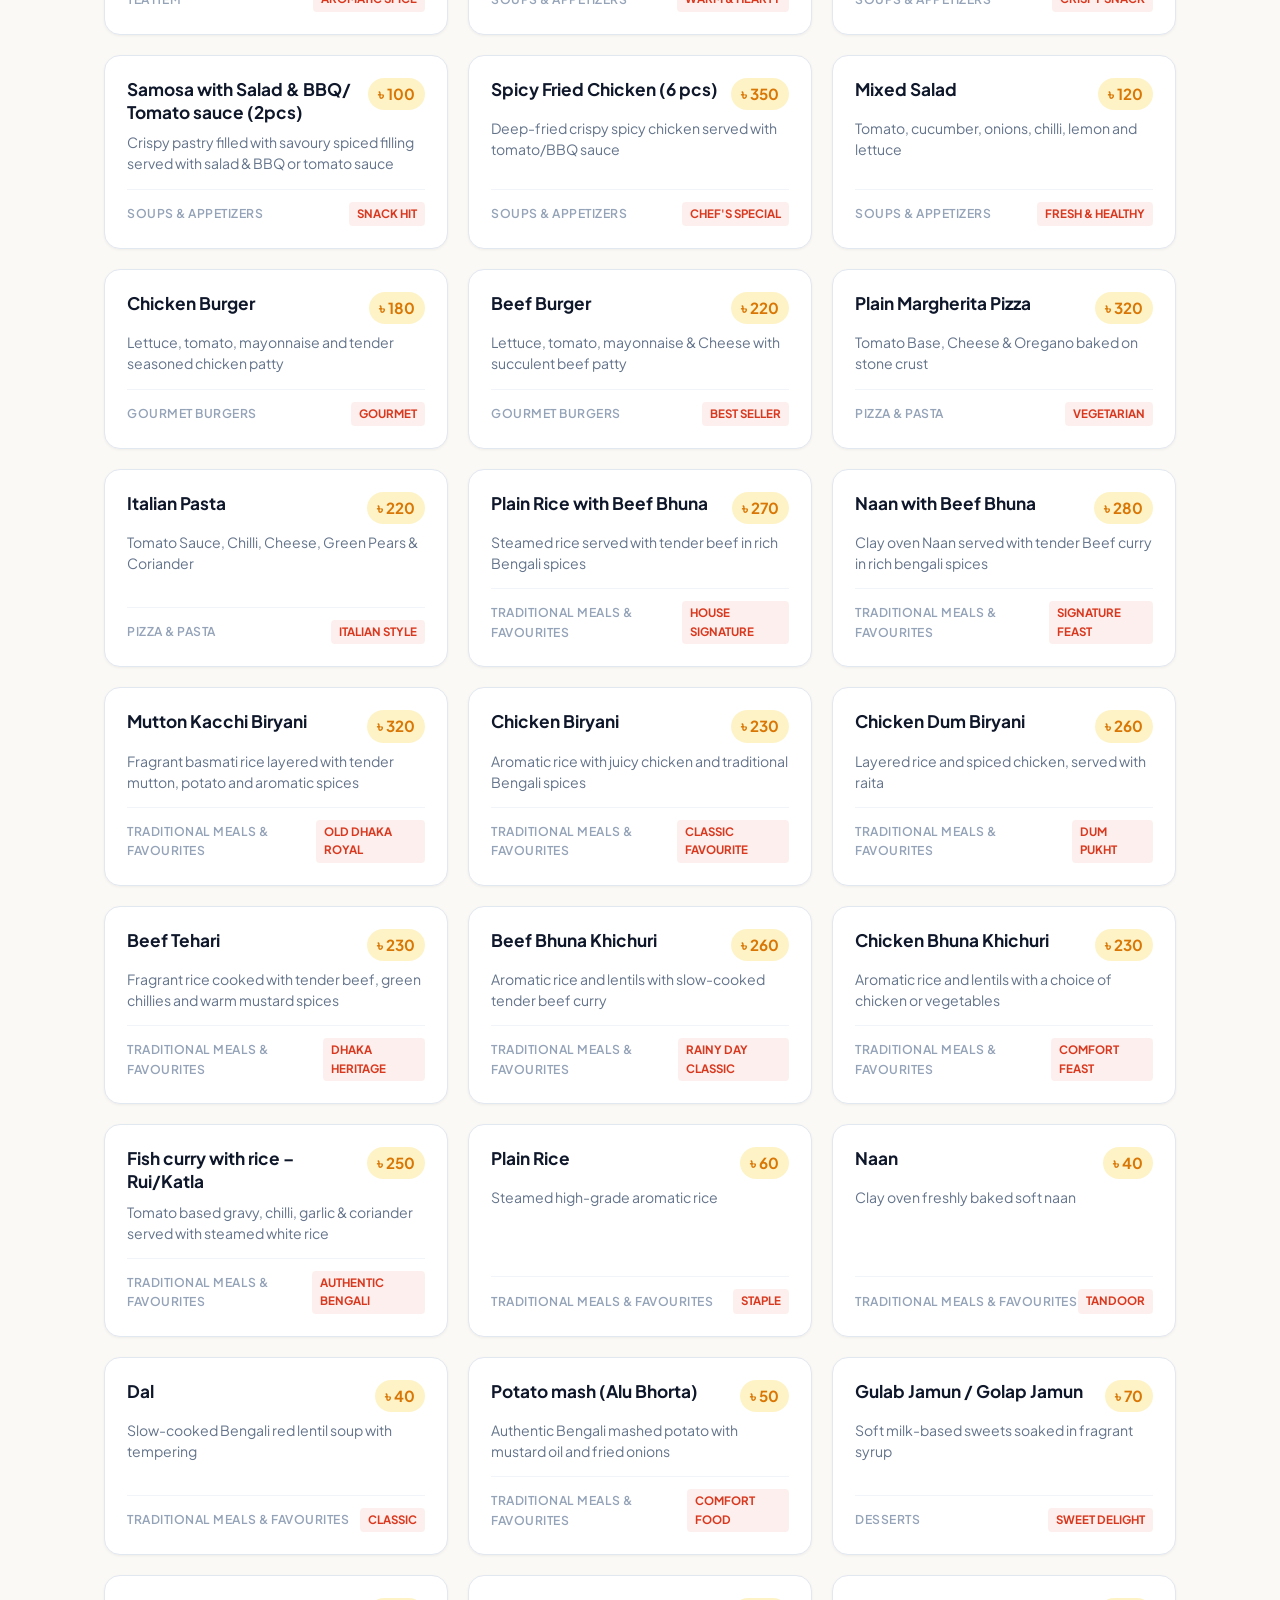
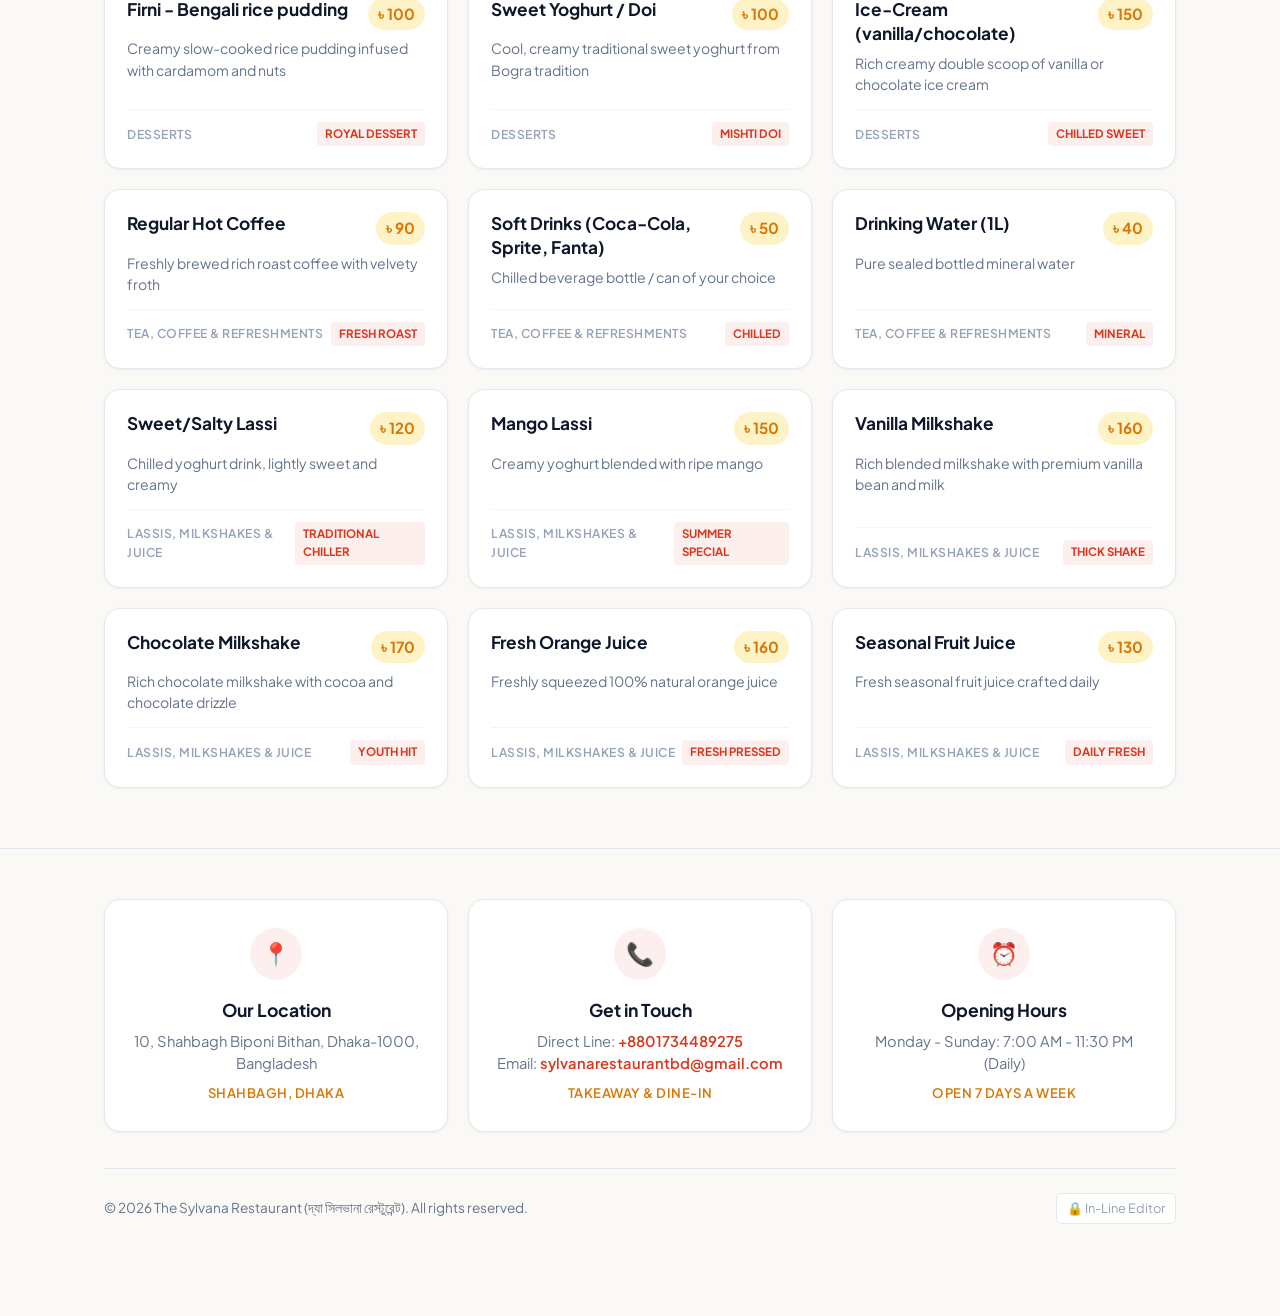
==== commit ef7b48e9: "feat: modern minimal light responsive restaurant website with clean card grid and inline admin" ====
--- a/public/index.html
+++ b/public/index.html
@@ -3,139 +3,168 @@
 <head>
   <meta charset="UTF-8">
   <meta name="viewport" content="width=device-width, initial-scale=1.0">
-  <title>The Sylvana Restaurant | দ্যা সিলভানা রেস্টুরেন্ট - Food Menu</title>
-  <meta name="description" content="The Sylvana Restaurant (দ্যা সিলভানা রেস্টুরেন্ট) - Official printed food menu. Authentic Bengali breakfast, Kacchi Biryani, snacks, and beverages at 10, Shahbagh Biponi Bithan, Dhaka.">
+  <title>The Sylvana Restaurant | দ্যা সিলভানা রেস্টুরেন্ট</title>
+  <meta name="description" content="The Sylvana Restaurant (দ্যা সিলভানা রেস্টুরেন্ট) - Authentic Bengali Cuisine, Kacchi Biryani, hearty breakfast, and Continental dining in Shahbagh, Dhaka.">
   <link rel="icon" type="image/svg+xml" href="favicon.svg">
 
-  <!-- Graphic Restaurant Print-Leaf Stylesheet -->
-  <link rel="stylesheet" href="css/leaflet.css">
+  <!-- Modern Light Responsive Stylesheet -->
+  <link rel="stylesheet" href="css/modern.css">
 </head>
 <body>
 
   <!-- ========================================================
-       500 TAKA GRAPHIC PRINT-LEAFLET PAPER MENU CARD
+       SECTION 1: HERO & RESTAURANT INTRO (NO NAVIGATION HEADER)
        ======================================================== -->
-  <main class="print-leaf-wrapper">
-    <div class="print-inner-frame">
+  <header class="hero-section">
+    <div class="site-container">
+      <div class="hero-logo-wrapper">
+        <img src="assets/sylvana-logo.png" alt="The Sylvana Restaurant Emblem" class="hero-logo-img">
+      </div>
 
-      <!-- Decorative Corner Accents -->
-      <div class="corner-flourish corner-tl"></div>
-      <div class="corner-flourish corner-tr"></div>
-      <div class="corner-flourish corner-bl"></div>
-      <div class="corner-flourish corner-br"></div>
+      <div class="hero-badge">
+        <span>✨</span>
+        <span>Authentic Bengali & Continental Dining</span>
+      </div>
 
-      <!-- ========================================================
-           PART 1: RESTAURANT INTRO (NO NAVIGATION HEADER)
-           ======================================================== -->
-      <header class="leaf-header">
-        <div class="leaf-logo-box">
-          <img src="assets/sylvana-logo.png" alt="The Sylvana Restaurant Logo" class="leaf-logo-img">
-        </div>
-        <h1 class="leaf-brand-en" id="brandEn">The Sylvana Restaurant</h1>
-        <h2 class="leaf-brand-bn" id="brandBn">দ্যা সিলভানা রেস্টুরেন্ট</h2>
-        <p class="leaf-tagline" id="brandTagline">10, Shahbagh Biponi Bithan, Dhaka-1000 • Authentic Delicacies</p>
+      <h1 class="hero-title-en" id="heroBrandEn">The Sylvana Restaurant</h1>
+      <h2 class="hero-title-bn" id="heroBrandBn">দ্যা সিলভানা রেস্টুরেন্ট</h2>
+      <p class="hero-location-text" id="heroLocationText">10, Shahbagh Biponi Bithan, Dhaka-1000, Bangladesh</p>
 
-        <div class="leaf-divider">
-          <span class="leaf-divider-line"></span>
-          <span class="leaf-divider-icon">❖ • ❖</span>
-          <span class="leaf-divider-line"></span>
-        </div>
+      <p class="hero-desc" id="heroDesc">
+        Welcome to The Sylvana Restaurant. Discover our slow-cooked Mutton Kacchi Biryani, traditional Bengali breakfast, fresh clay-oven naans, and gourmet specialties crafted fresh every day at Shahbagh, Dhaka.
+      </p>
 
-        <p class="leaf-intro-statement" id="introStatement">
-          Welcome to The Sylvana Restaurant. Discover our authentic slow-cooked Kacchi Biryani, hearty traditional Bengali breakfast, fresh clay-oven naans, and gourmet specialties crafted fresh daily.
-        </p>
-      </header>
+      <div class="hero-actions">
+        <a href="#menu" class="btn-primary">
+          <span>Explore Menu ↓</span>
+        </a>
+        <a href="tel:+8801734489275" class="btn-secondary" id="heroCallBtn">
+          <span>📞 Call: +8801734489275</span>
+        </a>
+      </div>
+    </div>
+  </header>
 
-      <!-- ========================================================
-           PART 2: THE FOOD MENU (38+ DISHES IN PRINTED COLUMNS)
-           ======================================================== -->
-      <section class="leaf-menu-container" id="menuContainer">
-        <!-- Rendered dynamically by leaflet.js with dotted leaders & ৳ prices -->
+  <!-- ========================================================
+       SECTION 2: MIDDLE MENU (MINIMAL, RESPONSIVE & LIGHT CARDS)
+       ======================================================== -->
+  <main class="menu-section" id="menu">
+    <div class="site-container">
+      <div class="menu-header-bar">
+        <p class="section-label">CULINARY COLLECTION</p>
+        <h2 class="section-main-title">Food & Beverage Menu</h2>
+        <p class="section-subtitle">Prepared fresh daily with authentic Dhaka spices & 100% Halal meat.</p>
+      </div>
+
+      <!-- Category Filter Pills (Scrollable on Mobile) -->
+      <nav class="category-filter-wrap" id="categoryFilterWrap" aria-label="Menu Categories">
+        <!-- Rendered dynamically by modern.js -->
+      </nav>
+
+      <!-- Responsive Cards Grid -->
+      <div class="menu-cards-grid" id="menuCardsGrid">
         <noscript>
-          <div style="padding: 20px; text-align: center; color: #78716c;">
-            Please enable JavaScript to view the full interactive menu card.
+          <div style="grid-column: 1/-1; text-align: center; padding: 40px; color: #64748b;">
+            Please enable JavaScript to view the full interactive menu.
           </div>
         </noscript>
-      </section>
-
-      <!-- ========================================================
-           PART 3: CONTACT & DETAILS (LEAFLET FOOTER)
-           ======================================================== -->
-      <footer class="leaf-footer">
-        <div class="contact-pill-row">
-          <div class="contact-item">
-            <span>📍</span>
-            <span id="contactAddress">10, Shahbagh Biponi Bithan, Dhaka-1000, Bangladesh</span>
-          </div>
-          <div class="contact-item">
-            <span>📞</span>
-            <strong>Direct Line:</strong>
-            <a href="tel:+8801734489275" id="contactPhone">+8801734489275</a>
-          </div>
-          <div class="contact-item">
-            <span>✉️</span>
-            <a href="mailto:sylvanarestaurantbd@gmail.com" id="contactEmail">sylvanarestaurantbd@gmail.com</a>
-          </div>
-        </div>
-
-        <div class="hours-statement" id="contactHours">
-          ⏰ Open Daily: 7:00 AM – 11:30 PM (Saturday – Friday)
-        </div>
-
-        <div class="leaf-bottom-note">
-          <span>&copy; 2026 The Sylvana Restaurant (দ্যা সিলভানা রেস্টুরেন্ট). All rights reserved.</span>
-          <a href="/admin" class="admin-lock-link" id="adminLockLink" title="Admin In-Line Content Editor">
-            🔒 Edit Content
-          </a>
-        </div>
-      </footer>
-
+      </div>
     </div>
   </main>
 
   <!-- ========================================================
-       IN-LINE ADMIN EDITING FLOATING TOOLBAR (Active on /admin)
+       SECTION 3: CONTACT & DETAILS (BOTTOM / LAST)
+       ======================================================== -->
+  <section class="contact-section">
+    <div class="site-container">
+      <div class="contact-cards-grid">
+        <!-- Card 1: Location -->
+        <div class="contact-card">
+          <div class="contact-icon-bubble">📍</div>
+          <h3 class="contact-card-title">Our Location</h3>
+          <p class="contact-card-text" id="contactAddress">
+            10, Shahbagh Biponi Bithan, Dhaka-1000, Bangladesh
+          </p>
+          <div class="contact-card-highlight">Shahbagh, Dhaka</div>
+        </div>
+
+        <!-- Card 2: Contact -->
+        <div class="contact-card">
+          <div class="contact-icon-bubble">📞</div>
+          <h3 class="contact-card-title">Get in Touch</h3>
+          <p class="contact-card-text">
+            Direct Line: <a href="tel:+8801734489275" id="contactPhone">+8801734489275</a>
+          </p>
+          <p class="contact-card-text">
+            Email: <a href="mailto:sylvanarestaurantbd@gmail.com" id="contactEmail">sylvanarestaurantbd@gmail.com</a>
+          </p>
+          <div class="contact-card-highlight">Takeaway & Dine-in</div>
+        </div>
+
+        <!-- Card 3: Hours -->
+        <div class="contact-card">
+          <div class="contact-icon-bubble">⏰</div>
+          <h3 class="contact-card-title">Opening Hours</h3>
+          <p class="contact-card-text" id="contactHours">
+            Monday – Sunday: 7:00 AM – 11:30 PM (Daily)
+          </p>
+          <div class="contact-card-highlight">Open 7 Days a Week</div>
+        </div>
+      </div>
+
+      <!-- Clean Footer -->
+      <footer class="site-footer">
+        <span>&copy; 2026 The Sylvana Restaurant (দ্যা সিলভানা রেস্টুরেন্ট). All rights reserved.</span>
+        <a href="/admin" class="admin-lock-btn" id="adminLockBtn" title="In-Line Content Editor">
+          🔒 In-Line Editor
+        </a>
+      </footer>
+    </div>
+  </section>
+
+  <!-- ========================================================
+       FLOATING IN-LINE ADMIN TOOLBAR (Active on /admin)
        ======================================================== -->
   <aside class="admin-floating-bar" id="adminFloatingBar" aria-label="In-Line Admin Controls">
-    <div class="admin-status-tag">
+    <div class="admin-status-indicator">
       <span class="status-dot"></span>
       <span>In-Line Edit Mode</span>
     </div>
-    <button class="btn-admin-action" id="btnSaveInLine" type="button">
+    <button class="btn-admin-save" id="btnSaveInLine" type="button">
       💾 Save Changes
     </button>
     <button class="btn-admin-exit" id="btnExitInLine" type="button">
-      ✕ Exit Edit
+      ✕ Exit
     </button>
   </aside>
 
   <!-- ========================================================
        ADMIN LOGIN AUTH MODAL
        ======================================================== -->
-  <div class="admin-modal-backdrop" id="adminModal" role="dialog" aria-modal="true" aria-labelledby="modalTitle">
-    <div class="admin-modal-card">
-      <h3 class="admin-modal-title" id="modalTitle">Admin Authentication</h3>
-      <p class="admin-modal-subtitle">Log in to edit restaurant text and menu prices in-line.</p>
+  <div class="modal-backdrop" id="adminLoginModal" role="dialog" aria-modal="true" aria-labelledby="loginTitle">
+    <div class="modal-card">
+      <h3 class="modal-title" id="loginTitle">Admin Authentication</h3>
+      <p class="modal-desc">Log in to edit restaurant headlines, prices, and menu items directly on the page.</p>
 
       <form id="adminLoginForm">
-        <div class="admin-input-group">
-          <label class="admin-input-label" for="adminUsername">Username</label>
-          <input type="text" id="adminUsername" class="admin-input-field" value="admin" required autocomplete="username">
+        <div class="form-group">
+          <label class="form-label" for="adminUser">Username</label>
+          <input type="text" id="adminUser" class="form-input" value="admin" required autocomplete="username">
         </div>
-        <div class="admin-input-group">
-          <label class="admin-input-label" for="adminPassword">Password</label>
-          <input type="password" id="adminPassword" class="admin-input-field" placeholder="Default: admin123" required autocomplete="current-password">
+        <div class="form-group">
+          <label class="form-label" for="adminPass">Password</label>
+          <input type="password" id="adminPass" class="form-input" placeholder="Default: admin123" required autocomplete="current-password">
         </div>
 
-        <div class="admin-modal-btn-row">
-          <button type="button" class="btn-modal-cancel" id="btnModalCancel">Cancel</button>
-          <button type="submit" class="btn-modal-submit">Unlock Editor</button>
+        <div class="modal-actions">
+          <button type="button" class="btn-cancel" id="btnModalCancel">Cancel</button>
+          <button type="submit" class="btn-submit">Unlock Editor</button>
         </div>
       </form>
     </div>
   </div>
 
-  <!-- Dynamic Content & In-line Editor Script -->
-  <script src="js/leaflet.js"></script>
+  <!-- Dynamic Content & In-line Editor Controller -->
+  <script src="js/modern.js"></script>
 </body>
 </html>
--- a/public/css/modern.css
+++ b/public/css/modern.css
@@ -0,0 +1,710 @@
+/* ========================================================
+   THE SYLVANA RESTAURANT - MODERN, MINIMAL, LIGHT WEBSITE
+   Clean, Responsive, Fast & Elegant Web Experience
+   ======================================================== */
+
+@import url('https://fonts.googleapis.com/css2?family=Playfair+Display:ital,wght@0,500;0,600;0,700;1,400&family=Plus+Jakarta+Sans:wght@300;400;500;600;700&display=swap');
+@import url('https://banglawebfonts.pages.dev/css/bornomala.min.css');
+
+@font-face {
+  font-family: 'Bornomala';
+  src: url('/fonts/bornomala/bornomala-regular.woff2') format('woff2');
+  font-weight: 400;
+  font-style: normal;
+  font-display: swap;
+}
+
+@font-face {
+  font-family: 'Bornomala';
+  src: url('/fonts/bornomala/bornomala-bold.woff2') format('woff2');
+  font-weight: 600;
+  font-style: normal;
+  font-display: swap;
+}
+
+@font-face {
+  font-family: 'Bornomala';
+  src: url('/fonts/bornomala/bornomala-bold.woff2') format('woff2');
+  font-weight: 700;
+  font-style: normal;
+  font-display: swap;
+}
+
+:root {
+  --bg-main: #faf9f6;
+  --bg-card: #ffffff;
+  --bg-card-hover: #ffffff;
+  --border-light: #e2e8f0;
+  --border-subtle: #f1f5f9;
+  
+  --text-main: #0f172a;
+  --text-muted: #64748b;
+  --text-dim: #94a3b8;
+  
+  --primary-red: #d9381e;
+  --primary-red-hover: #b91c1c;
+  --primary-soft-red: rgba(217, 56, 30, 0.08);
+  
+  --amber-gold: #d97706;
+  --amber-light: #fef3c7;
+  
+  --font-serif: 'Playfair Display', Georgia, serif;
+  --font-sans: 'Plus Jakarta Sans', -apple-system, BlinkMacSystemFont, 'Segoe UI', sans-serif;
+  --font-bengali: 'Bornomala', 'Hind Siliguri', sans-serif;
+  
+  --shadow-sm: 0 1px 3px rgba(0, 0, 0, 0.05);
+  --shadow-md: 0 4px 6px -1px rgba(0, 0, 0, 0.05), 0 2px 4px -2px rgba(0, 0, 0, 0.05);
+  --shadow-lg: 0 12px 24px -4px rgba(0, 0, 0, 0.06), 0 4px 6px -2px rgba(0, 0, 0, 0.03);
+  --radius-lg: 16px;
+  --radius-md: 10px;
+  --radius-sm: 6px;
+}
+
+* {
+  box-sizing: border-box;
+  margin: 0;
+  padding: 0;
+}
+
+html {
+  scroll-behavior: smooth;
+}
+
+body {
+  background-color: var(--bg-main);
+  color: var(--text-main);
+  font-family: var(--font-sans);
+  line-height: 1.6;
+  -webkit-font-smoothing: antialiased;
+  min-height: 100vh;
+}
+
+.site-container {
+  max-width: 1120px;
+  margin: 0 auto;
+  padding: 0 24px;
+}
+
+/* ========================================================
+   SECTION 1: HERO & RESTAURANT INTRO (AIRY & LIGHT)
+   ======================================================== */
+.hero-section {
+  padding: 64px 0 44px;
+  text-align: center;
+}
+
+.hero-logo-wrapper {
+  margin-bottom: 20px;
+  display: inline-block;
+}
+
+.hero-logo-img {
+  width: 88px;
+  height: 88px;
+  object-fit: contain;
+  border-radius: 50%;
+  box-shadow: 0 8px 24px rgba(217, 56, 30, 0.15);
+  transition: transform 0.3s ease;
+}
+
+.hero-logo-img:hover {
+  transform: scale(1.05);
+}
+
+.hero-badge {
+  display: inline-flex;
+  align-items: center;
+  gap: 8px;
+  background: var(--bg-card);
+  border: 1px solid var(--border-light);
+  padding: 6px 16px;
+  border-radius: 30px;
+  font-size: 0.84rem;
+  font-weight: 600;
+  color: var(--primary-red);
+  margin-bottom: 18px;
+  box-shadow: var(--shadow-sm);
+}
+
+.hero-title-en {
+  font-family: var(--font-serif);
+  font-size: clamp(2.2rem, 5vw, 3.4rem);
+  font-weight: 700;
+  color: var(--text-main);
+  line-height: 1.15;
+  margin-bottom: 6px;
+  letter-spacing: -0.5px;
+}
+
+.hero-title-bn {
+  font-family: var(--font-bengali);
+  font-size: clamp(1.8rem, 4vw, 2.4rem);
+  font-weight: 700;
+  color: var(--primary-red);
+  line-height: 1.3;
+  margin-bottom: 14px;
+}
+
+.hero-location-text {
+  font-size: 1.02rem;
+  font-weight: 500;
+  color: var(--text-muted);
+  max-width: 640px;
+  margin: 0 auto 14px;
+}
+
+.hero-desc {
+  font-size: 0.96rem;
+  color: var(--text-muted);
+  max-width: 680px;
+  margin: 0 auto 28px;
+  line-height: 1.65;
+}
+
+.hero-actions {
+  display: flex;
+  justify-content: center;
+  align-items: center;
+  gap: 14px;
+  flex-wrap: wrap;
+}
+
+.btn-primary {
+  background: var(--primary-red);
+  color: #fff;
+  padding: 12px 28px;
+  border-radius: 30px;
+  font-weight: 600;
+  font-size: 0.95rem;
+  text-decoration: none;
+  box-shadow: 0 4px 14px rgba(217, 56, 30, 0.25);
+  transition: all 0.2s ease;
+  display: inline-flex;
+  align-items: center;
+  gap: 8px;
+}
+
+.btn-primary:hover {
+  background: var(--primary-red-hover);
+  transform: translateY(-1px);
+  box-shadow: 0 6px 20px rgba(217, 56, 30, 0.35);
+}
+
+.btn-secondary {
+  background: var(--bg-card);
+  color: var(--text-main);
+  border: 1px solid var(--border-light);
+  padding: 12px 24px;
+  border-radius: 30px;
+  font-weight: 600;
+  font-size: 0.95rem;
+  text-decoration: none;
+  transition: all 0.2s ease;
+  display: inline-flex;
+  align-items: center;
+  gap: 8px;
+}
+
+.btn-secondary:hover {
+  background: #f8fafc;
+  border-color: #cbd5e1;
+}
+
+/* ========================================================
+   SECTION 2: MIDDLE MENU (MINIMAL, MODERN & RESPONSIVE)
+   ======================================================== */
+.menu-section {
+  padding: 40px 0 60px;
+}
+
+.menu-header-bar {
+  text-align: center;
+  margin-bottom: 28px;
+}
+
+.section-label {
+  font-size: 0.8rem;
+  font-weight: 700;
+  text-transform: uppercase;
+  letter-spacing: 2px;
+  color: var(--primary-red);
+  margin-bottom: 6px;
+}
+
+.section-main-title {
+  font-family: var(--font-serif);
+  font-size: 2.1rem;
+  font-weight: 700;
+  color: var(--text-main);
+  margin-bottom: 8px;
+}
+
+.section-subtitle {
+  font-size: 0.94rem;
+  color: var(--text-muted);
+}
+
+/* Category Filter Tabs */
+.category-filter-wrap {
+  display: flex;
+  align-items: center;
+  justify-content: flex-start;
+  gap: 10px;
+  overflow-x: auto;
+  padding: 8px 4px 18px;
+  margin-bottom: 24px;
+  scrollbar-width: thin;
+  -webkit-overflow-scrolling: touch;
+}
+
+@media (min-width: 860px) {
+  .category-filter-wrap {
+    justify-content: center;
+    flex-wrap: wrap;
+    overflow-x: visible;
+  }
+}
+
+.filter-pill {
+  background: var(--bg-card);
+  color: var(--text-muted);
+  border: 1px solid var(--border-light);
+  padding: 8px 18px;
+  border-radius: 20px;
+  font-size: 0.88rem;
+  font-weight: 600;
+  cursor: pointer;
+  white-space: nowrap;
+  transition: all 0.2s ease;
+  user-select: none;
+}
+
+.filter-pill:hover {
+  border-color: var(--primary-red);
+  color: var(--primary-red);
+}
+
+.filter-pill.active {
+  background: var(--primary-red);
+  color: #fff;
+  border-color: var(--primary-red);
+  box-shadow: 0 4px 12px rgba(217, 56, 30, 0.2);
+}
+
+/* Modern Card Grid */
+.menu-cards-grid {
+  display: grid;
+  grid-template-columns: repeat(auto-fill, minmax(320px, 1fr));
+  gap: 20px;
+}
+
+.menu-card {
+  background: var(--bg-card);
+  border: 1px solid var(--border-light);
+  border-radius: var(--radius-lg);
+  padding: 22px;
+  box-shadow: var(--shadow-sm);
+  transition: all 0.25s cubic-bezier(0.16, 1, 0.3, 1);
+  display: flex;
+  flex-direction: column;
+  justify-content: space-between;
+  position: relative;
+}
+
+.menu-card:hover {
+  transform: translateY(-3px);
+  box-shadow: var(--shadow-lg);
+  border-color: #cbd5e1;
+}
+
+.menu-card-top {
+  display: flex;
+  justify-content: space-between;
+  align-items: flex-start;
+  gap: 12px;
+  margin-bottom: 8px;
+}
+
+.dish-name {
+  font-size: 1.08rem;
+  font-weight: 700;
+  color: var(--text-main);
+  line-height: 1.35;
+}
+
+.dish-price-badge {
+  background: var(--amber-light);
+  color: var(--amber-gold);
+  font-weight: 700;
+  font-size: 0.95rem;
+  padding: 4px 10px;
+  border-radius: 20px;
+  white-space: nowrap;
+}
+
+.dish-description {
+  font-size: 0.88rem;
+  color: var(--text-muted);
+  line-height: 1.5;
+  margin-bottom: 14px;
+  flex-grow: 1;
+}
+
+.menu-card-bottom {
+  display: flex;
+  justify-content: space-between;
+  align-items: center;
+  border-top: 1px solid var(--border-subtle);
+  padding-top: 12px;
+}
+
+.dish-category-tag {
+  font-size: 0.76rem;
+  font-weight: 600;
+  color: var(--text-dim);
+  text-transform: uppercase;
+  letter-spacing: 0.5px;
+}
+
+.dish-special-pill {
+  font-size: 0.72rem;
+  font-weight: 700;
+  text-transform: uppercase;
+  padding: 3px 8px;
+  border-radius: 4px;
+  background: var(--primary-soft-red);
+  color: var(--primary-red);
+}
+
+/* ========================================================
+   SECTION 3: CONTACT & DETAILS (BOTTOM / LAST)
+   ======================================================== */
+.contact-section {
+  padding: 50px 0 60px;
+  border-top: 1px solid var(--border-light);
+}
+
+.contact-cards-grid {
+  display: grid;
+  grid-template-columns: repeat(auto-fit, minmax(280px, 1fr));
+  gap: 20px;
+  margin-bottom: 36px;
+}
+
+.contact-card {
+  background: var(--bg-card);
+  border: 1px solid var(--border-light);
+  border-radius: var(--radius-lg);
+  padding: 28px 24px;
+  text-align: center;
+  box-shadow: var(--shadow-sm);
+  transition: transform 0.2s ease;
+}
+
+.contact-card:hover {
+  transform: translateY(-2px);
+}
+
+.contact-icon-bubble {
+  width: 52px;
+  height: 52px;
+  border-radius: 50%;
+  background: var(--primary-soft-red);
+  color: var(--primary-red);
+  display: flex;
+  align-items: center;
+  justify-content: center;
+  font-size: 1.4rem;
+  margin: 0 auto 16px;
+}
+
+.contact-card-title {
+  font-size: 1.1rem;
+  font-weight: 700;
+  margin-bottom: 6px;
+  color: var(--text-main);
+}
+
+.contact-card-text {
+  font-size: 0.92rem;
+  color: var(--text-muted);
+  line-height: 1.5;
+}
+
+.contact-card-text a {
+  color: var(--primary-red);
+  text-decoration: none;
+  font-weight: 600;
+}
+
+.contact-card-text a:hover {
+  text-decoration: underline;
+}
+
+.contact-card-highlight {
+  font-size: 0.82rem;
+  font-weight: 600;
+  color: var(--amber-gold);
+  margin-top: 8px;
+  text-transform: uppercase;
+  letter-spacing: 0.5px;
+}
+
+/* Clean Footer */
+.site-footer {
+  text-align: center;
+  padding: 24px 0 32px;
+  border-top: 1px solid var(--border-light);
+  font-size: 0.85rem;
+  color: var(--text-muted);
+  display: flex;
+  justify-content: space-between;
+  align-items: center;
+  flex-wrap: wrap;
+  gap: 12px;
+}
+
+.admin-lock-btn {
+  color: var(--text-dim);
+  text-decoration: none;
+  font-size: 0.8rem;
+  display: inline-flex;
+  align-items: center;
+  gap: 5px;
+  padding: 4px 10px;
+  border-radius: 6px;
+  border: 1px solid var(--border-light);
+  background: var(--bg-card);
+  transition: all 0.2s ease;
+}
+
+.admin-lock-btn:hover {
+  color: var(--primary-red);
+  border-color: var(--primary-red);
+}
+
+/* ========================================================
+   IN-LINE ADMIN EDITING MODE (/admin)
+   ======================================================== */
+body.admin-edit-active [contenteditable="true"] {
+  outline: 1.5px dashed rgba(217, 56, 30, 0.4);
+  background: rgba(217, 56, 30, 0.02);
+  border-radius: 4px;
+}
+
+body.admin-edit-active [contenteditable="true"]:hover {
+  outline: 2px dashed var(--primary-red);
+  background: rgba(217, 56, 30, 0.06);
+  cursor: text;
+}
+
+body.admin-edit-active [contenteditable="true"]:focus {
+  outline: 2px solid var(--primary-red);
+  background: rgba(217, 56, 30, 0.08);
+}
+
+.admin-floating-bar {
+  position: fixed;
+  bottom: 24px;
+  left: 50%;
+  transform: translateX(-50%);
+  background: #0f172a;
+  color: #fff;
+  padding: 10px 22px;
+  border-radius: 40px;
+  box-shadow: 0 10px 25px -5px rgba(0, 0, 0, 0.3);
+  display: none;
+  align-items: center;
+  gap: 16px;
+  z-index: 10000;
+  border: 1px solid rgba(255, 255, 255, 0.15);
+}
+
+body.admin-edit-active .admin-floating-bar {
+  display: flex;
+}
+
+.admin-status-indicator {
+  display: flex;
+  align-items: center;
+  gap: 6px;
+  font-size: 0.82rem;
+  font-weight: 700;
+  color: #34d399;
+}
+
+.status-dot {
+  width: 8px;
+  height: 8px;
+  background: #34d399;
+  border-radius: 50%;
+  box-shadow: 0 0 6px #34d399;
+}
+
+.btn-admin-save {
+  background: var(--primary-red);
+  color: #fff;
+  border: none;
+  padding: 8px 18px;
+  border-radius: 20px;
+  font-weight: 600;
+  font-size: 0.85rem;
+  cursor: pointer;
+  transition: background 0.2s;
+}
+
+.btn-admin-save:hover {
+  background: var(--primary-red-hover);
+}
+
+.btn-admin-exit {
+  background: transparent;
+  color: #94a3b8;
+  border: 1px solid #334155;
+  padding: 7px 14px;
+  border-radius: 20px;
+  font-size: 0.8rem;
+  cursor: pointer;
+  transition: all 0.2s;
+}
+
+.btn-admin-exit:hover {
+  color: #fff;
+  border-color: #64748b;
+}
+
+/* Login Modal */
+.modal-backdrop {
+  position: fixed;
+  inset: 0;
+  background: rgba(15, 23, 42, 0.6);
+  backdrop-filter: blur(4px);
+  display: none;
+  align-items: center;
+  justify-content: center;
+  z-index: 10001;
+}
+
+.modal-backdrop.open {
+  display: flex;
+}
+
+.modal-card {
+  background: #fff;
+  padding: 32px 28px;
+  border-radius: var(--radius-lg);
+  max-width: 380px;
+  width: 90%;
+  box-shadow: var(--shadow-lg);
+  border: 1px solid var(--border-light);
+  text-align: center;
+}
+
+.modal-title {
+  font-family: var(--font-serif);
+  font-size: 1.5rem;
+  font-weight: 700;
+  margin-bottom: 6px;
+  color: var(--text-main);
+}
+
+.modal-desc {
+  font-size: 0.88rem;
+  color: var(--text-muted);
+  margin-bottom: 22px;
+}
+
+.form-group {
+  margin-bottom: 16px;
+  text-align: left;
+}
+
+.form-label {
+  display: block;
+  font-size: 0.78rem;
+  font-weight: 600;
+  text-transform: uppercase;
+  margin-bottom: 6px;
+  color: var(--text-muted);
+}
+
+.form-input {
+  width: 100%;
+  padding: 10px 14px;
+  border: 1px solid var(--border-light);
+  border-radius: var(--radius-md);
+  font-size: 0.94rem;
+  font-family: var(--font-sans);
+}
+
+.form-input:focus {
+  outline: 2px solid var(--primary-red);
+  border-color: transparent;
+}
+
+.modal-actions {
+  display: flex;
+  gap: 12px;
+  margin-top: 22px;
+}
+
+.modal-actions button {
+  flex: 1;
+  padding: 10px 0;
+  border-radius: var(--radius-md);
+  font-weight: 600;
+  font-size: 0.9rem;
+  cursor: pointer;
+}
+
+.btn-cancel {
+  background: #f1f5f9;
+  border: 1px solid var(--border-light);
+  color: var(--text-muted);
+}
+
+.btn-submit {
+  background: var(--primary-red);
+  border: none;
+  color: #fff;
+}
+
+/* Toast */
+.site-toast {
+  position: fixed;
+  top: 20px;
+  right: 20px;
+  background: #0f172a;
+  color: #fff;
+  padding: 12px 20px;
+  border-radius: var(--radius-md);
+  font-size: 0.88rem;
+  font-weight: 500;
+  box-shadow: var(--shadow-lg);
+  z-index: 10002;
+  display: none;
+  border-left: 4px solid var(--primary-red);
+}
+
+.site-toast.show {
+  display: block;
+  animation: slideDown 0.3s ease;
+}
+
+@keyframes slideDown {
+  from { transform: translateY(-20px); opacity: 0; }
+  to { transform: translateY(0); opacity: 1; }
+}
+
+@media (max-width: 640px) {
+  .hero-section {
+    padding: 44px 0 32px;
+  }
+  .menu-cards-grid {
+    grid-template-columns: 1fr;
+  }
+  .site-footer {
+    flex-direction: column;
+    text-align: center;
+  }
+}
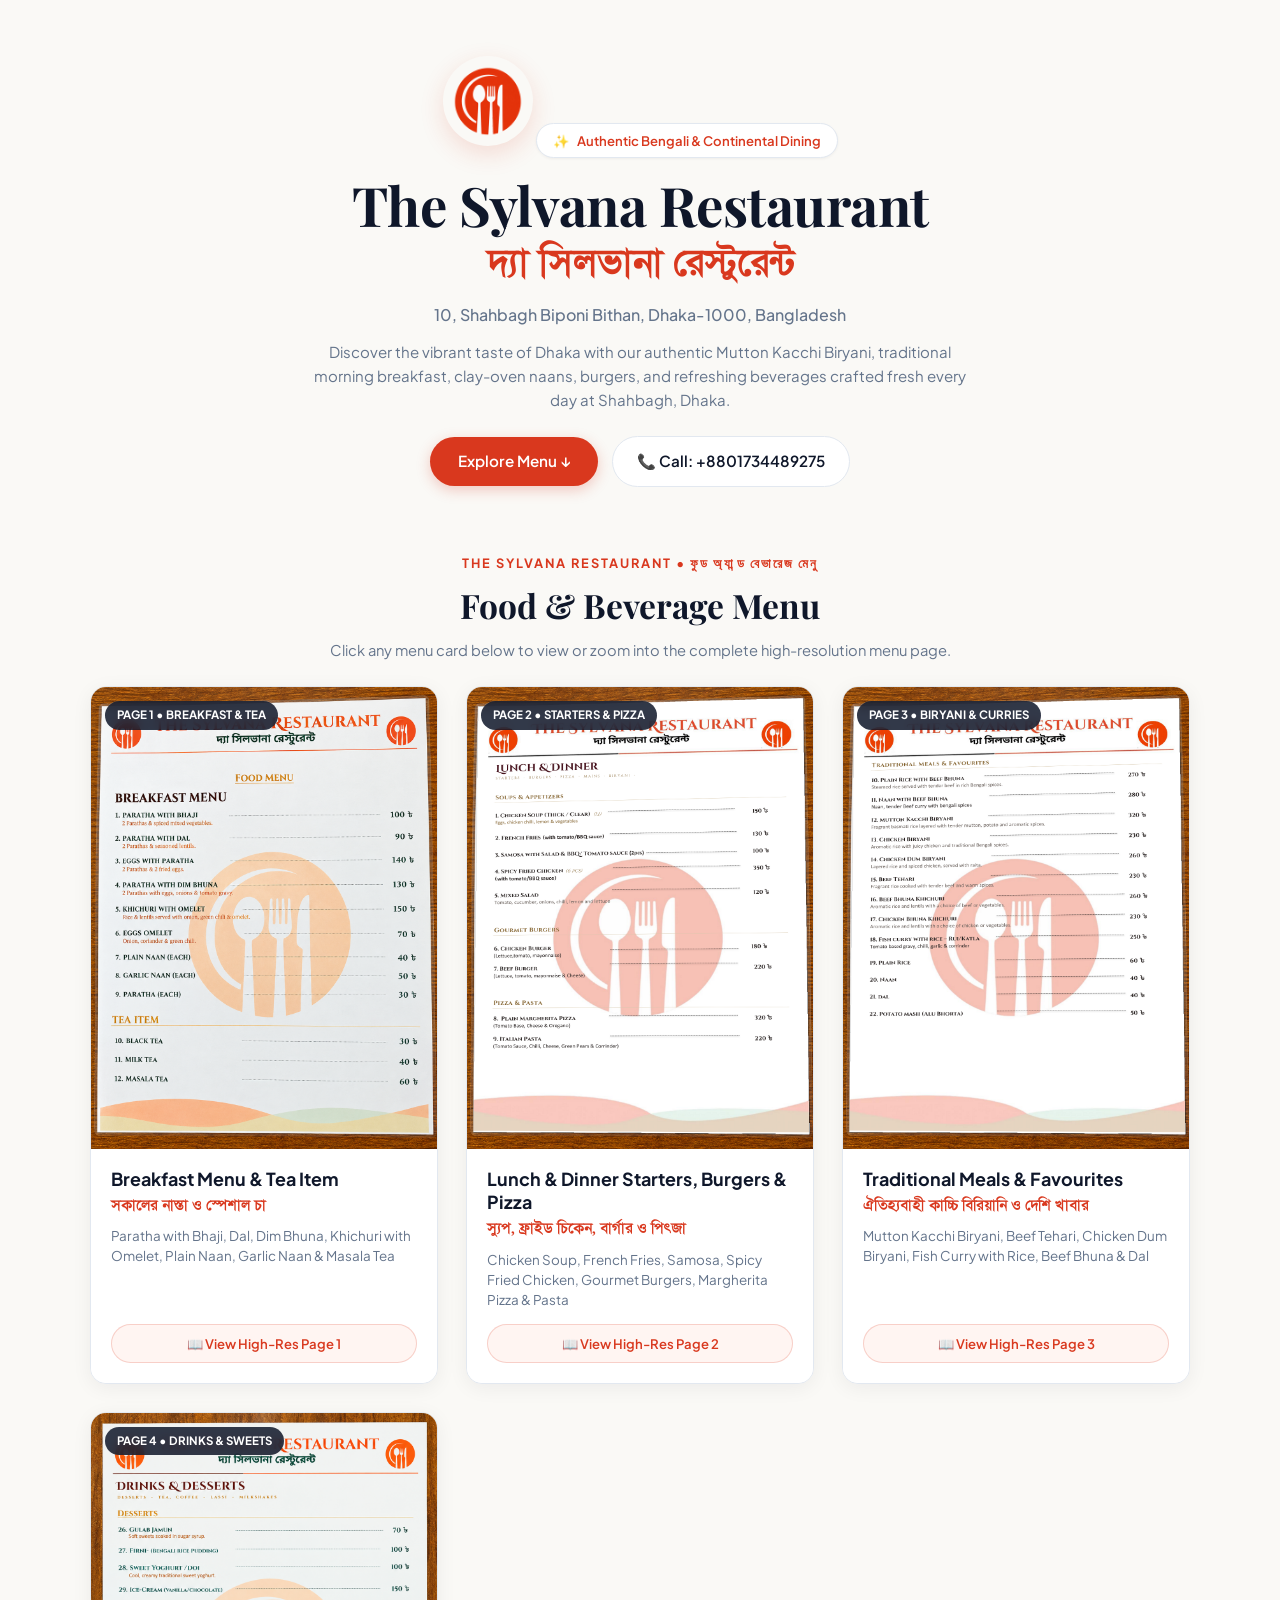
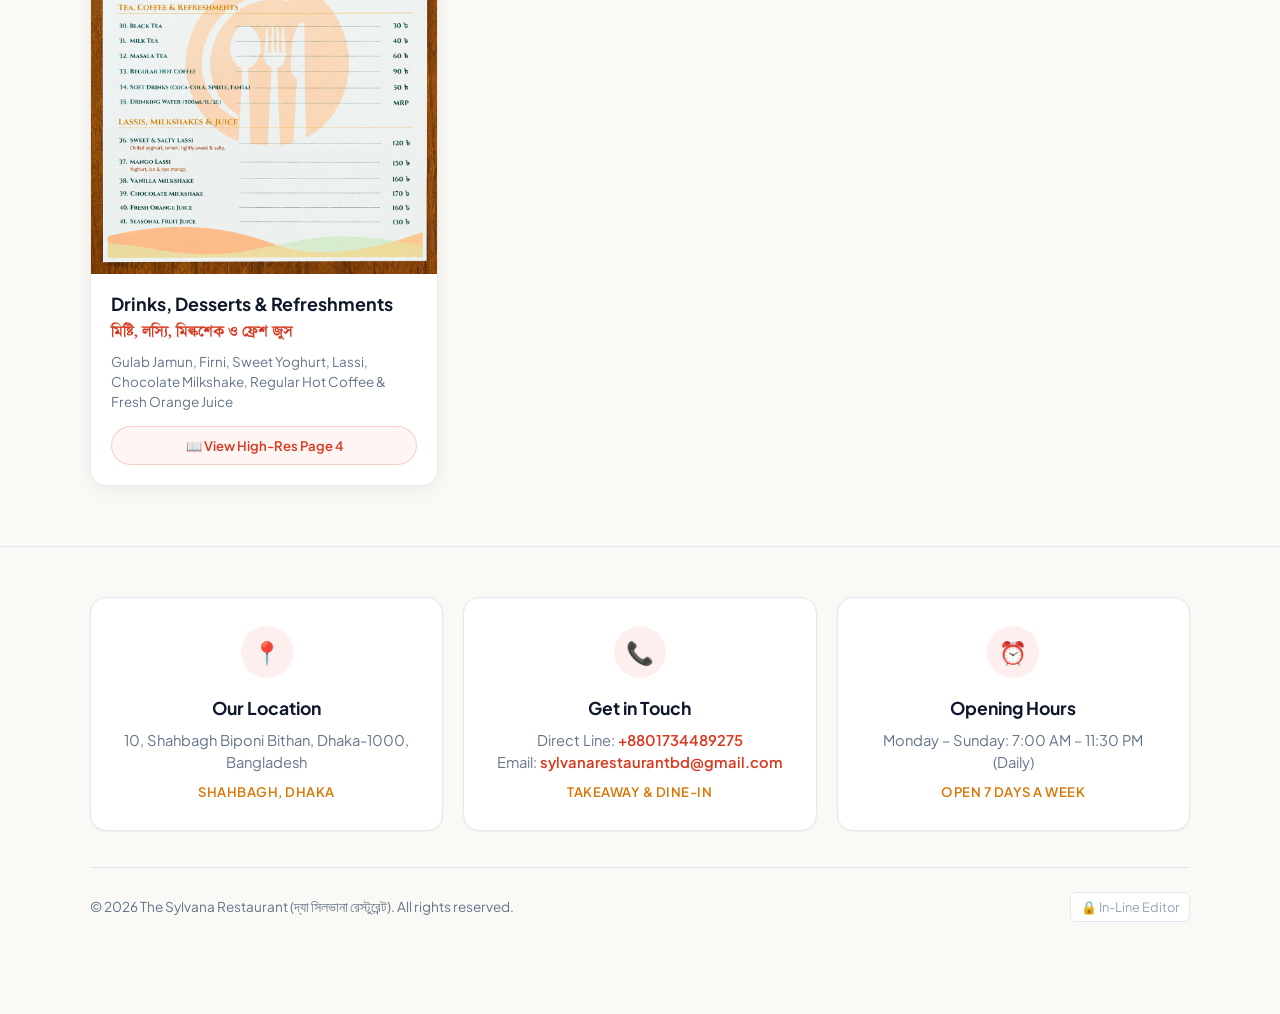
==== commit 725dccf5: "feat: replace dish cards with 4 authentic menu page images and fullscreen lightbox" ====
--- a/public/index.html
+++ b/public/index.html
@@ -46,23 +46,19 @@
   </header>
 
   <!-- ========================================================
-       SECTION 2: MIDDLE MENU (MINIMAL, RESPONSIVE & LIGHT CARDS)
+       SECTION 2: MIDDLE MENU (AUTHENTIC 4-PAGE MENU CARDS WITH LIGHTBOX)
        ======================================================== -->
   <main class="menu-section" id="menu">
     <div class="site-container">
       <div class="menu-header-bar">
-        <p class="section-label">CULINARY COLLECTION</p>
-        <h2 class="section-main-title">Food & Beverage Menu</h2>
-        <p class="section-subtitle">Prepared fresh daily with authentic Dhaka spices & 100% Halal meat.</p>
+        <p class="section-label">THE SYLVANA RESTAURANT • ফুড অ্যান্ড বেভারেজ মেনু</p>
+        <h2 class="section-main-title" id="menuSectionTitle">Food & Beverage Menu</h2>
+        <p class="section-subtitle" id="menuSectionSub">Click any menu card below to view or zoom into the complete high-resolution menu page.</p>
       </div>
 
-      <!-- Category Filter Pills (Scrollable on Mobile) -->
-      <nav class="category-filter-wrap" id="categoryFilterWrap" aria-label="Menu Categories">
+      <!-- 4 Authentic Menu Cards Grid (Click to view full image in lightbox) -->
+      <div class="menu-pages-grid" id="menuCardsGrid">
         <!-- Rendered dynamically by modern.js -->
-      </nav>
-
-      <!-- Responsive Cards Grid -->
-      <div class="menu-cards-grid" id="menuCardsGrid">
         <noscript>
           <div style="grid-column: 1/-1; text-align: center; padding: 40px; color: #64748b;">
             Please enable JavaScript to view the full interactive menu.
@@ -164,6 +160,33 @@
     </div>
   </div>
 
+  <!-- ========================================================
+       FULLSCREEN INTERACTIVE MENU IMAGE LIGHTBOX MODAL
+       ======================================================== -->
+  <div class="menu-lightbox" id="menuLightbox" role="dialog" aria-modal="true" aria-label="Menu Image Viewer">
+    <div class="lightbox-overlay" id="lightboxOverlay"></div>
+    <div class="lightbox-container">
+      <div class="lightbox-bar">
+        <div class="lightbox-info">
+          <span class="lightbox-counter" id="lightboxCounter">Page 1 of 4</span>
+          <span class="lightbox-title" id="lightboxTitle">Breakfast Menu & Tea Item</span>
+        </div>
+        <div class="lightbox-actions">
+          <a href="#" target="_blank" class="lightbox-btn" id="lightboxDirectLink" title="Open Full Image in New Tab">↗ Full Image</a>
+          <button type="button" class="lightbox-btn-close" id="lightboxCloseBtn" title="Close (ESC)">✕</button>
+        </div>
+      </div>
+      <div class="lightbox-image-wrap" id="lightboxImageWrap">
+        <button type="button" class="lightbox-arrow arrow-left" id="lightboxPrevBtn" aria-label="Previous Page">‹</button>
+        <img src="" alt="Menu Page" class="lightbox-img" id="lightboxMainImg">
+        <button type="button" class="lightbox-arrow arrow-right" id="lightboxNextBtn" aria-label="Next Page">›</button>
+      </div>
+      <div class="lightbox-thumbs-bar" id="lightboxThumbsBar">
+        <!-- Rendered by modern.js -->
+      </div>
+    </div>
+  </div>
+
   <!-- Dynamic Content & In-line Editor Controller -->
   <script src="js/modern.js"></script>
 </body>
--- a/public/css/modern.css
+++ b/public/css/modern.css
@@ -1,6 +1,6 @@
 /* ========================================================
    THE SYLVANA RESTAURANT - MODERN, MINIMAL, LIGHT WEBSITE
-   Clean, Responsive, Fast & Elegant Web Experience
+   Curated Breakfast & Lunch Visual Menu with Images
    ======================================================== */
 
 @import url('https://fonts.googleapis.com/css2?family=Playfair+Display:ital,wght@0,500;0,600;0,700;1,400&family=Plus+Jakarta+Sans:wght@300;400;500;600;700&display=swap');
@@ -17,14 +17,6 @@
 @font-face {
   font-family: 'Bornomala';
   src: url('/fonts/bornomala/bornomala-bold.woff2') format('woff2');
-  font-weight: 600;
-  font-style: normal;
-  font-display: swap;
-}
-
-@font-face {
-  font-family: 'Bornomala';
-  src: url('/fonts/bornomala/bornomala-bold.woff2') format('woff2');
   font-weight: 700;
   font-style: normal;
   font-display: swap;
@@ -33,7 +25,6 @@
 :root {
   --bg-main: #faf9f6;
   --bg-card: #ffffff;
-  --bg-card-hover: #ffffff;
   --border-light: #e2e8f0;
   --border-subtle: #f1f5f9;
   
@@ -53,11 +44,10 @@
   --font-bengali: 'Bornomala', 'Hind Siliguri', sans-serif;
   
   --shadow-sm: 0 1px 3px rgba(0, 0, 0, 0.05);
-  --shadow-md: 0 4px 6px -1px rgba(0, 0, 0, 0.05), 0 2px 4px -2px rgba(0, 0, 0, 0.05);
-  --shadow-lg: 0 12px 24px -4px rgba(0, 0, 0, 0.06), 0 4px 6px -2px rgba(0, 0, 0, 0.03);
+  --shadow-md: 0 6px 16px -2px rgba(0, 0, 0, 0.06);
+  --shadow-lg: 0 16px 32px -4px rgba(0, 0, 0, 0.1);
   --radius-lg: 16px;
   --radius-md: 10px;
-  --radius-sm: 6px;
 }
 
 * {
@@ -80,27 +70,27 @@
 }
 
 .site-container {
-  max-width: 1120px;
+  max-width: 1140px;
   margin: 0 auto;
-  padding: 0 24px;
+  padding: 0 20px;
 }
 
 /* ========================================================
-   SECTION 1: HERO & RESTAURANT INTRO (AIRY & LIGHT)
+   SECTION 1: HERO / INTRO (NO TOP NAVBAR)
    ======================================================== */
 .hero-section {
-  padding: 64px 0 44px;
+  padding: 56px 0 36px;
   text-align: center;
 }
 
 .hero-logo-wrapper {
-  margin-bottom: 20px;
+  margin-bottom: 16px;
   display: inline-block;
 }
 
 .hero-logo-img {
-  width: 88px;
-  height: 88px;
+  width: 90px;
+  height: 90px;
   object-fit: contain;
   border-radius: 50%;
   box-shadow: 0 8px 24px rgba(217, 56, 30, 0.15);
@@ -119,20 +109,20 @@
   border: 1px solid var(--border-light);
   padding: 6px 16px;
   border-radius: 30px;
-  font-size: 0.84rem;
+  font-size: 0.82rem;
   font-weight: 600;
   color: var(--primary-red);
-  margin-bottom: 18px;
+  margin-bottom: 16px;
   box-shadow: var(--shadow-sm);
 }
 
 .hero-title-en {
   font-family: var(--font-serif);
-  font-size: clamp(2.2rem, 5vw, 3.4rem);
+  font-size: clamp(2.3rem, 5vw, 3.4rem);
   font-weight: 700;
   color: var(--text-main);
   line-height: 1.15;
-  margin-bottom: 6px;
+  margin-bottom: 4px;
   letter-spacing: -0.5px;
 }
 
@@ -142,23 +132,23 @@
   font-weight: 700;
   color: var(--primary-red);
   line-height: 1.3;
-  margin-bottom: 14px;
+  margin-bottom: 12px;
 }
 
 .hero-location-text {
-  font-size: 1.02rem;
+  font-size: 1rem;
   font-weight: 500;
   color: var(--text-muted);
   max-width: 640px;
-  margin: 0 auto 14px;
+  margin: 0 auto 12px;
 }
 
 .hero-desc {
-  font-size: 0.96rem;
+  font-size: 0.94rem;
   color: var(--text-muted);
-  max-width: 680px;
-  margin: 0 auto 28px;
-  line-height: 1.65;
+  max-width: 660px;
+  margin: 0 auto 24px;
+  line-height: 1.6;
 }
 
 .hero-actions {
@@ -211,15 +201,15 @@
 }
 
 /* ========================================================
-   SECTION 2: MIDDLE MENU (MINIMAL, MODERN & RESPONSIVE)
+   SECTION 2: MIDDLE MENU (BREAKFAST & LUNCH ONLY WITH IMAGES)
    ======================================================== */
 .menu-section {
-  padding: 40px 0 60px;
+  padding: 30px 0 60px;
 }
 
 .menu-header-bar {
   text-align: center;
-  margin-bottom: 28px;
+  margin-bottom: 24px;
 }
 
 .section-label {
@@ -236,148 +226,373 @@
   font-size: 2.1rem;
   font-weight: 700;
   color: var(--text-main);
-  margin-bottom: 8px;
+  margin-bottom: 6px;
 }
 
 .section-subtitle {
-  font-size: 0.94rem;
+  font-size: 0.92rem;
   color: var(--text-muted);
 }
 
-/* Category Filter Tabs */
-.category-filter-wrap {
-  display: flex;
-  align-items: center;
-  justify-content: flex-start;
-  gap: 10px;
-  overflow-x: auto;
-  padding: 8px 4px 18px;
-  margin-bottom: 24px;
-  scrollbar-width: thin;
-  -webkit-overflow-scrolling: touch;
-}
-
-@media (min-width: 860px) {
-  .category-filter-wrap {
-    justify-content: center;
-    flex-wrap: wrap;
-    overflow-x: visible;
-  }
-}
-
-.filter-pill {
-  background: var(--bg-card);
-  color: var(--text-muted);
-  border: 1px solid var(--border-light);
-  padding: 8px 18px;
-  border-radius: 20px;
-  font-size: 0.88rem;
-  font-weight: 600;
-  cursor: pointer;
-  white-space: nowrap;
-  transition: all 0.2s ease;
-  user-select: none;
-}
-
-.filter-pill:hover {
-  border-color: var(--primary-red);
-  color: var(--primary-red);
-}
-
-.filter-pill.active {
-  background: var(--primary-red);
-  color: #fff;
-  border-color: var(--primary-red);
-  box-shadow: 0 4px 12px rgba(217, 56, 30, 0.2);
-}
-
-/* Modern Card Grid */
-.menu-cards-grid {
+/* ========================================================
+   SECTION 2: MIDDLE MENU (4 AUTHENTIC MENU PAGES WITH LIGHTBOX)
+   ======================================================== */
+.menu-pages-grid {
   display: grid;
-  grid-template-columns: repeat(auto-fill, minmax(320px, 1fr));
-  gap: 20px;
-}
-
-.menu-card {
+  grid-template-columns: repeat(auto-fit, minmax(260px, 1fr));
+  gap: 28px;
+  align-items: stretch;
+}
+
+.menu-page-card {
   background: var(--bg-card);
   border: 1px solid var(--border-light);
   border-radius: var(--radius-lg);
-  padding: 22px;
-  box-shadow: var(--shadow-sm);
-  transition: all 0.25s cubic-bezier(0.16, 1, 0.3, 1);
+  overflow: hidden;
+  box-shadow: 0 4px 20px rgba(15, 23, 42, 0.06);
+  transition: all 0.3s cubic-bezier(0.16, 1, 0.3, 1);
   display: flex;
   flex-direction: column;
-  justify-content: space-between;
+  cursor: pointer;
   position: relative;
-}
-
-.menu-card:hover {
-  transform: translateY(-3px);
-  box-shadow: var(--shadow-lg);
-  border-color: #cbd5e1;
-}
-
-.menu-card-top {
-  display: flex;
-  justify-content: space-between;
-  align-items: flex-start;
-  gap: 12px;
+  text-align: left;
+}
+
+.menu-page-card:hover {
+  transform: translateY(-6px);
+  box-shadow: 0 14px 32px rgba(217, 56, 30, 0.16);
+  border-color: rgba(217, 56, 30, 0.35);
+}
+
+.menu-page-thumb-wrap {
+  width: 100%;
+  aspect-ratio: 3 / 4;
+  overflow: hidden;
+  position: relative;
+  background: #f8fafc;
+}
+
+.menu-page-thumb {
+  width: 100%;
+  height: 100%;
+  object-fit: cover;
+  object-position: top center;
+  transition: transform 0.4s ease;
+  display: block;
+}
+
+.menu-page-card:hover .menu-page-thumb {
+  transform: scale(1.04);
+}
+
+.menu-page-overlay {
+  position: absolute;
+  inset: 0;
+  background: linear-gradient(180deg, rgba(0,0,0,0.1) 0%, rgba(0,0,0,0.45) 100%);
+  opacity: 0;
+  transition: opacity 0.25s ease;
+  display: flex;
+  align-items: center;
+  justify-content: center;
+}
+
+.menu-page-card:hover .menu-page-overlay {
+  opacity: 1;
+}
+
+.menu-page-zoom-pill {
+  background: #fff;
+  color: var(--primary-red);
+  padding: 10px 18px;
+  border-radius: 30px;
+  font-weight: 700;
+  font-size: 0.85rem;
+  box-shadow: 0 4px 15px rgba(0,0,0,0.25);
+  display: inline-flex;
+  align-items: center;
+  gap: 6px;
+  transform: translateY(10px);
+  transition: transform 0.25s ease;
+}
+
+.menu-page-card:hover .menu-page-zoom-pill {
+  transform: translateY(0);
+}
+
+.menu-page-badge {
+  position: absolute;
+  top: 14px;
+  left: 14px;
+  background: rgba(15, 23, 42, 0.85);
+  color: #fff;
+  font-size: 0.72rem;
+  font-weight: 700;
+  text-transform: uppercase;
+  padding: 5px 12px;
+  border-radius: 20px;
+  backdrop-filter: blur(6px);
+  z-index: 2;
+}
+
+.menu-page-card-body {
+  padding: 18px 20px 20px;
+  display: flex;
+  flex-direction: column;
+  flex-grow: 1;
+  background: var(--bg-card);
+}
+
+.menu-page-card-title {
+  font-size: 1.12rem;
+  font-weight: 700;
+  color: var(--text-main);
+  margin-bottom: 4px;
+  line-height: 1.3;
+}
+
+.menu-page-card-bn {
+  font-family: var(--font-bengali);
+  font-size: 0.95rem;
+  color: var(--primary-red);
+  font-weight: 600;
   margin-bottom: 8px;
 }
 
-.dish-name {
-  font-size: 1.08rem;
-  font-weight: 700;
-  color: var(--text-main);
-  line-height: 1.35;
-}
-
-.dish-price-badge {
-  background: var(--amber-light);
-  color: var(--amber-gold);
-  font-weight: 700;
-  font-size: 0.95rem;
-  padding: 4px 10px;
-  border-radius: 20px;
-  white-space: nowrap;
-}
-
-.dish-description {
-  font-size: 0.88rem;
+.menu-page-card-summary {
+  font-size: 0.84rem;
   color: var(--text-muted);
   line-height: 1.5;
   margin-bottom: 14px;
   flex-grow: 1;
 }
 
-.menu-card-bottom {
+.menu-page-card-btn {
+  background: #fff5f2;
+  color: var(--primary-red);
+  border: 1px solid rgba(217, 56, 30, 0.2);
+  border-radius: 20px;
+  padding: 8px 16px;
+  font-size: 0.82rem;
+  font-weight: 600;
+  text-align: center;
+  display: inline-flex;
+  align-items: center;
+  justify-content: center;
+  gap: 6px;
+  transition: all 0.2s ease;
+}
+
+.menu-page-card:hover .menu-page-card-btn {
+  background: var(--primary-red);
+  color: #fff;
+}
+
+/* ========================================================
+   FULLSCREEN LIGHTBOX MODAL
+   ======================================================== */
+.menu-lightbox {
+  position: fixed;
+  inset: 0;
+  z-index: 10000;
+  display: none;
+  align-items: center;
+  justify-content: center;
+}
+
+.menu-lightbox.active {
+  display: flex;
+}
+
+.lightbox-overlay {
+  position: absolute;
+  inset: 0;
+  background: rgba(10, 15, 29, 0.92);
+  backdrop-filter: blur(10px);
+  -webkit-backdrop-filter: blur(10px);
+}
+
+.lightbox-container {
+  position: relative;
+  z-index: 2;
+  width: 95vw;
+  max-width: 920px;
+  height: 94vh;
+  max-height: 960px;
+  display: flex;
+  flex-direction: column;
+}
+
+.lightbox-bar {
   display: flex;
   justify-content: space-between;
   align-items: center;
-  border-top: 1px solid var(--border-subtle);
-  padding-top: 12px;
-}
-
-.dish-category-tag {
-  font-size: 0.76rem;
-  font-weight: 600;
-  color: var(--text-dim);
+  padding: 10px 16px;
+  background: rgba(30, 41, 59, 0.85);
+  border-radius: 12px 12px 0 0;
+  color: #fff;
+  border-bottom: 1px solid rgba(255, 255, 255, 0.1);
+}
+
+.lightbox-info {
+  display: flex;
+  align-items: center;
+  gap: 12px;
+}
+
+.lightbox-counter {
+  background: var(--primary-red);
+  color: #fff;
+  font-size: 0.75rem;
+  font-weight: 700;
+  padding: 4px 10px;
+  border-radius: 20px;
   text-transform: uppercase;
-  letter-spacing: 0.5px;
-}
-
-.dish-special-pill {
-  font-size: 0.72rem;
-  font-weight: 700;
-  text-transform: uppercase;
-  padding: 3px 8px;
+}
+
+.lightbox-title {
+  font-size: 1rem;
+  font-weight: 600;
+  color: #f8fafc;
+}
+
+.lightbox-actions {
+  display: flex;
+  align-items: center;
+  gap: 8px;
+}
+
+.lightbox-btn {
+  background: rgba(255, 255, 255, 0.15);
+  color: #fff;
+  border: none;
+  padding: 6px 12px;
+  border-radius: 6px;
+  font-size: 0.82rem;
+  font-weight: 600;
+  text-decoration: none;
+  cursor: pointer;
+  transition: background 0.2s ease;
+}
+
+.lightbox-btn:hover {
+  background: rgba(255, 255, 255, 0.3);
+}
+
+.lightbox-btn-close {
+  background: rgba(239, 68, 68, 0.85);
+  color: #fff;
+  border: none;
+  width: 32px;
+  height: 32px;
+  border-radius: 6px;
+  font-size: 1rem;
+  font-weight: 700;
+  cursor: pointer;
+  display: flex;
+  align-items: center;
+  justify-content: center;
+  transition: background 0.2s ease;
+}
+
+.lightbox-btn-close:hover {
+  background: #dc2626;
+}
+
+.lightbox-image-wrap {
+  position: relative;
+  flex: 1;
+  display: flex;
+  align-items: center;
+  justify-content: center;
+  overflow: auto;
+  background: rgba(15, 23, 42, 0.6);
+  padding: 12px;
+}
+
+.lightbox-img {
+  max-width: 100%;
+  max-height: 100%;
+  object-fit: contain;
+  border-radius: 8px;
+  box-shadow: 0 10px 40px rgba(0, 0, 0, 0.5);
+  transition: transform 0.2s ease;
+}
+
+.lightbox-arrow {
+  position: absolute;
+  top: 50%;
+  transform: translateY(-50%);
+  background: rgba(15, 23, 42, 0.8);
+  color: #fff;
+  border: 1px solid rgba(255, 255, 255, 0.2);
+  width: 44px;
+  height: 44px;
+  border-radius: 50%;
+  font-size: 1.8rem;
+  line-height: 1;
+  cursor: pointer;
+  display: flex;
+  align-items: center;
+  justify-content: center;
+  z-index: 10;
+  transition: all 0.2s ease;
+}
+
+.lightbox-arrow:hover {
+  background: var(--primary-red);
+  border-color: var(--primary-red);
+}
+
+.arrow-left {
+  left: 14px;
+}
+
+.arrow-right {
+  right: 14px;
+}
+
+.lightbox-thumbs-bar {
+  display: flex;
+  justify-content: center;
+  align-items: center;
+  gap: 10px;
+  padding: 10px;
+  background: rgba(30, 41, 59, 0.9);
+  border-radius: 0 0 12px 12px;
+  overflow-x: auto;
+}
+
+.lightbox-thumb-btn {
+  width: 52px;
+  height: 68px;
   border-radius: 4px;
-  background: var(--primary-soft-red);
-  color: var(--primary-red);
+  border: 2px solid transparent;
+  overflow: hidden;
+  cursor: pointer;
+  opacity: 0.6;
+  padding: 0;
+  background: #000;
+  transition: all 0.2s ease;
+}
+
+.lightbox-thumb-btn:hover {
+  opacity: 0.9;
+}
+
+.lightbox-thumb-btn.active {
+  opacity: 1;
+  border-color: var(--primary-red);
+  box-shadow: 0 0 10px rgba(217, 56, 30, 0.5);
+}
+
+.lightbox-thumb-btn img {
+  width: 100%;
+  height: 100%;
+  object-fit: cover;
 }
 
 /* ========================================================
-   SECTION 3: CONTACT & DETAILS (BOTTOM / LAST)
+   SECTION 3: CONTACT & DETAILS
    ======================================================== */
 .contact-section {
   padding: 50px 0 60px;
@@ -573,7 +788,7 @@
   border-color: #64748b;
 }
 
-/* Login Modal */
+/* Modal */
 .modal-backdrop {
   position: fixed;
   inset: 0;
@@ -698,10 +913,13 @@
 
 @media (max-width: 640px) {
   .hero-section {
-    padding: 44px 0 32px;
+    padding: 40px 0 28px;
   }
-  .menu-cards-grid {
+  .menu-image-grid {
     grid-template-columns: 1fr;
+  }
+  .tab-filter-row {
+    flex-wrap: wrap;
   }
   .site-footer {
     flex-direction: column;
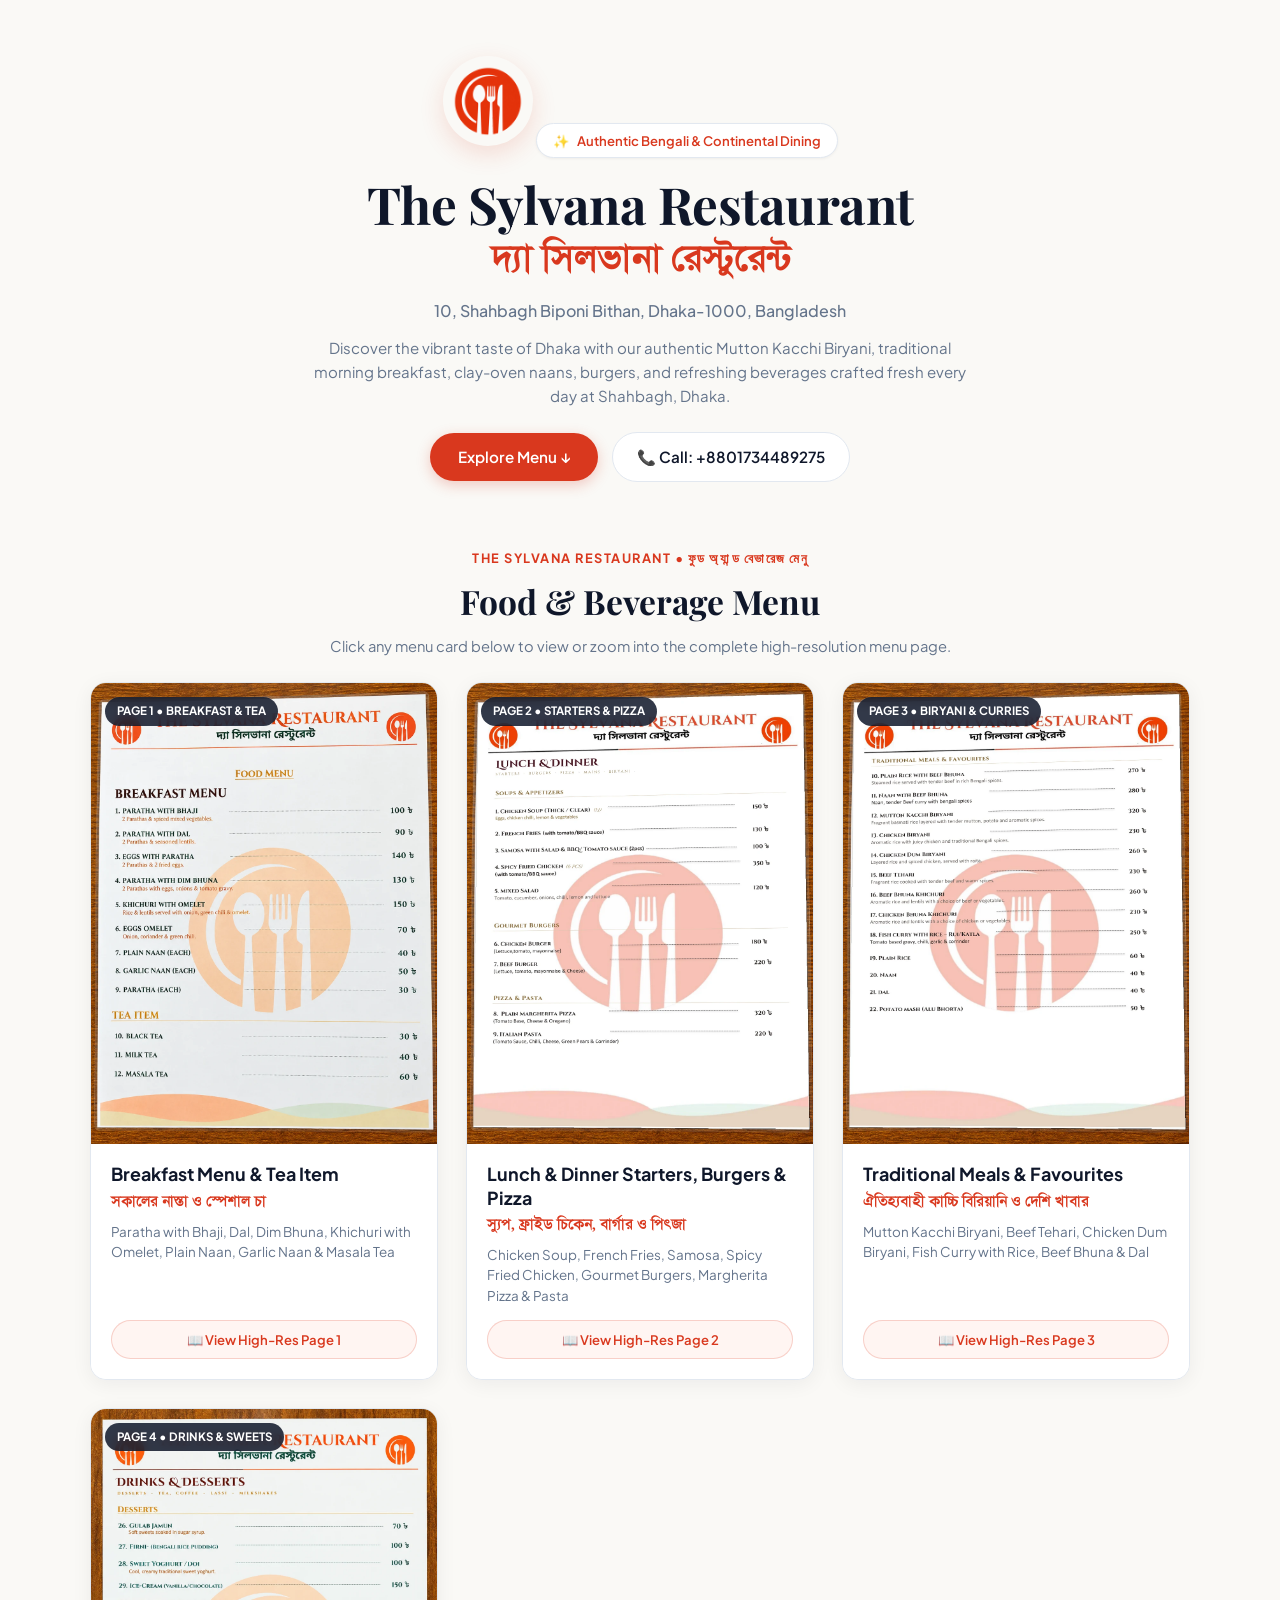
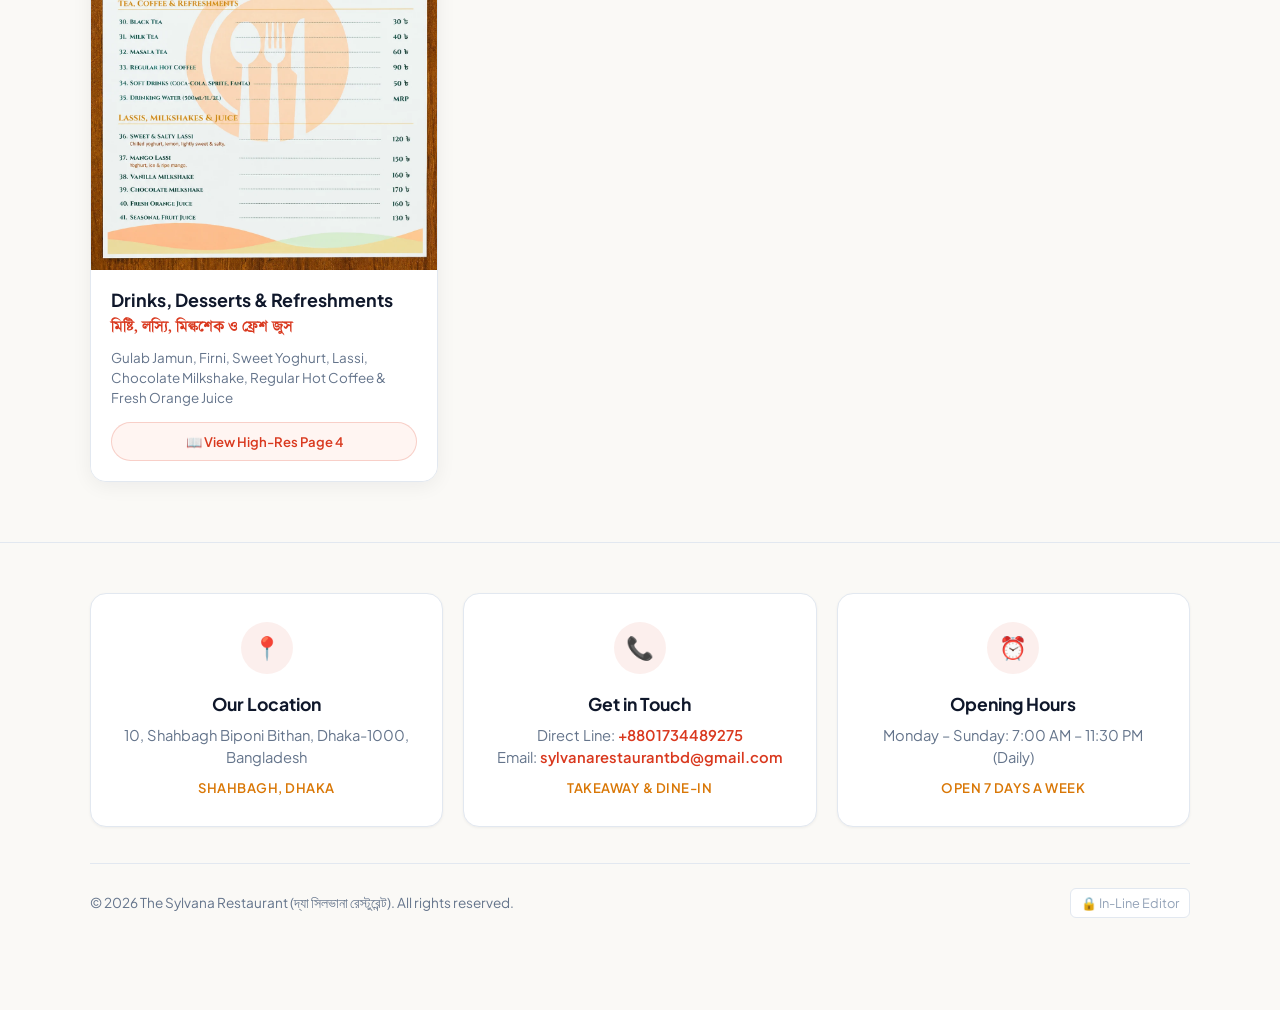
==== commit 0053b674: "fix: pre-render menu images into HTML, add webp/jpg optimization and robust mobile responsive layout" ====
--- a/public/index.html
+++ b/public/index.html
@@ -8,7 +8,7 @@
   <link rel="icon" type="image/svg+xml" href="favicon.svg">
 
   <!-- Modern Light Responsive Stylesheet -->
-  <link rel="stylesheet" href="css/modern.css">
+  <link rel="stylesheet" href="css/modern.css?v=4">
 </head>
 <body>
 
@@ -56,14 +56,79 @@
         <p class="section-subtitle" id="menuSectionSub">Click any menu card below to view or zoom into the complete high-resolution menu page.</p>
       </div>
 
-      <!-- 4 Authentic Menu Cards Grid (Click to view full image in lightbox) -->
+      <!-- 4 Authentic Menu Cards Grid (Pre-rendered for Instant Paint, Enhanced by modern.js) -->
       <div class="menu-pages-grid" id="menuCardsGrid">
-        <!-- Rendered dynamically by modern.js -->
-        <noscript>
-          <div style="grid-column: 1/-1; text-align: center; padding: 40px; color: #64748b;">
-            Please enable JavaScript to view the full interactive menu.
-          </div>
-        </noscript>
+        <article class="menu-page-card" data-page-index="0" tabindex="0" role="button" aria-label="Open Breakfast Menu & Tea Item">
+          <div class="menu-page-thumb-wrap">
+            <img src="assets/menu-page-1.webp" alt="Breakfast Menu & Tea Item" class="menu-page-thumb" loading="eager" onerror="this.onerror=null;this.src='assets/menu-page-1.jpg'">
+            <span class="menu-page-badge">Page 1 • Breakfast & Tea</span>
+            <div class="menu-page-overlay">
+              <span class="menu-page-zoom-pill">🔍 Click to View Full Menu</span>
+            </div>
+          </div>
+          <div class="menu-page-card-body">
+            <h3 class="menu-page-card-title" data-page-field="title">Breakfast Menu & Tea Item</h3>
+            <div class="menu-page-card-bn" data-page-field="titleBn">সকালের নাস্তা ও স্পেশাল চা</div>
+            <p class="menu-page-card-summary" data-page-field="summary">Paratha with Bhaji, Dal, Dim Bhuna, Khichuri with Omelet, Plain Naan, Garlic Naan & Masala Tea</p>
+            <div class="menu-page-card-btn">
+              <span>📖 View High-Res Page 1</span>
+            </div>
+          </div>
+        </article>
+
+        <article class="menu-page-card" data-page-index="1" tabindex="0" role="button" aria-label="Open Lunch & Dinner Starters, Burgers & Pizza">
+          <div class="menu-page-thumb-wrap">
+            <img src="assets/menu-page-2.webp" alt="Lunch & Dinner Starters, Burgers & Pizza" class="menu-page-thumb" loading="eager" onerror="this.onerror=null;this.src='assets/menu-page-2.jpg'">
+            <span class="menu-page-badge">Page 2 • Starters & Pizza</span>
+            <div class="menu-page-overlay">
+              <span class="menu-page-zoom-pill">🔍 Click to View Full Menu</span>
+            </div>
+          </div>
+          <div class="menu-page-card-body">
+            <h3 class="menu-page-card-title" data-page-field="title">Lunch & Dinner Starters, Burgers & Pizza</h3>
+            <div class="menu-page-card-bn" data-page-field="titleBn">স্যুপ, ফ্রাইড চিকেন, বার্গার ও পিৎজা</div>
+            <p class="menu-page-card-summary" data-page-field="summary">Chicken Soup, French Fries, Samosa, Spicy Fried Chicken, Gourmet Burgers, Margherita Pizza & Pasta</p>
+            <div class="menu-page-card-btn">
+              <span>📖 View High-Res Page 2</span>
+            </div>
+          </div>
+        </article>
+
+        <article class="menu-page-card" data-page-index="2" tabindex="0" role="button" aria-label="Open Traditional Meals & Favourites">
+          <div class="menu-page-thumb-wrap">
+            <img src="assets/menu-page-3.webp" alt="Traditional Meals & Favourites" class="menu-page-thumb" loading="eager" onerror="this.onerror=null;this.src='assets/menu-page-3.jpg'">
+            <span class="menu-page-badge">Page 3 • Biryani & Curries</span>
+            <div class="menu-page-overlay">
+              <span class="menu-page-zoom-pill">🔍 Click to View Full Menu</span>
+            </div>
+          </div>
+          <div class="menu-page-card-body">
+            <h3 class="menu-page-card-title" data-page-field="title">Traditional Meals & Favourites</h3>
+            <div class="menu-page-card-bn" data-page-field="titleBn">ঐতিহ্যবাহী কাচ্চি বিরিয়ানি ও দেশি খাবার</div>
+            <p class="menu-page-card-summary" data-page-field="summary">Mutton Kacchi Biryani, Beef Tehari, Chicken Dum Biryani, Fish Curry with Rice, Beef Bhuna & Dal</p>
+            <div class="menu-page-card-btn">
+              <span>📖 View High-Res Page 3</span>
+            </div>
+          </div>
+        </article>
+
+        <article class="menu-page-card" data-page-index="3" tabindex="0" role="button" aria-label="Open Drinks, Desserts & Refreshments">
+          <div class="menu-page-thumb-wrap">
+            <img src="assets/menu-page-4.webp" alt="Drinks, Desserts & Refreshments" class="menu-page-thumb" loading="eager" onerror="this.onerror=null;this.src='assets/menu-page-4.jpg'">
+            <span class="menu-page-badge">Page 4 • Drinks & Sweets</span>
+            <div class="menu-page-overlay">
+              <span class="menu-page-zoom-pill">🔍 Click to View Full Menu</span>
+            </div>
+          </div>
+          <div class="menu-page-card-body">
+            <h3 class="menu-page-card-title" data-page-field="title">Drinks, Desserts & Refreshments</h3>
+            <div class="menu-page-card-bn" data-page-field="titleBn">মিষ্টি, লস্যি, মিল্কশেক ও ফ্রেশ জুস</div>
+            <p class="menu-page-card-summary" data-page-field="summary">Gulab Jamun, Firni, Sweet Yoghurt, Lassi, Chocolate Milkshake, Regular Hot Coffee & Fresh Orange Juice</p>
+            <div class="menu-page-card-btn">
+              <span>📖 View High-Res Page 4</span>
+            </div>
+          </div>
+        </article>
       </div>
     </div>
   </main>
@@ -188,6 +253,6 @@
   </div>
 
   <!-- Dynamic Content & In-line Editor Controller -->
-  <script src="js/modern.js"></script>
+  <script src="js/modern.js?v=4"></script>
 </body>
 </html>
--- a/public/css/modern.css
+++ b/public/css/modern.css
@@ -58,6 +58,8 @@
 
 html {
   scroll-behavior: smooth;
+  overflow-x: hidden;
+  max-width: 100%;
 }
 
 body {
@@ -67,6 +69,8 @@
   line-height: 1.6;
   -webkit-font-smoothing: antialiased;
   min-height: 100vh;
+  overflow-x: hidden;
+  max-width: 100%;
 }
 
 .site-container {
@@ -118,21 +122,23 @@
 
 .hero-title-en {
   font-family: var(--font-serif);
-  font-size: clamp(2.3rem, 5vw, 3.4rem);
+  font-size: clamp(1.6rem, 6vw, 3.2rem);
   font-weight: 700;
   color: var(--text-main);
-  line-height: 1.15;
+  line-height: 1.18;
   margin-bottom: 4px;
   letter-spacing: -0.5px;
+  word-break: break-word;
 }
 
 .hero-title-bn {
   font-family: var(--font-bengali);
-  font-size: clamp(1.8rem, 4vw, 2.4rem);
+  font-size: clamp(1.3rem, 5vw, 2.3rem);
   font-weight: 700;
   color: var(--primary-red);
   line-height: 1.3;
   margin-bottom: 12px;
+  word-break: break-word;
 }
 
 .hero-location-text {
@@ -213,20 +219,22 @@
 }
 
 .section-label {
-  font-size: 0.8rem;
+  font-size: clamp(0.72rem, 2.5vw, 0.8rem);
   font-weight: 700;
   text-transform: uppercase;
-  letter-spacing: 2px;
+  letter-spacing: 1.5px;
   color: var(--primary-red);
   margin-bottom: 6px;
+  word-break: break-word;
 }
 
 .section-main-title {
   font-family: var(--font-serif);
-  font-size: 2.1rem;
+  font-size: clamp(1.4rem, 5vw, 2.1rem);
   font-weight: 700;
   color: var(--text-main);
   margin-bottom: 6px;
+  word-break: break-word;
 }
 
 .section-subtitle {
@@ -911,18 +919,123 @@
   to { transform: translateY(0); opacity: 1; }
 }
 
+@media (max-width: 768px) {
+  .menu-pages-grid {
+    grid-template-columns: repeat(auto-fit, minmax(240px, 1fr));
+    gap: 20px;
+  }
+  .contact-cards-grid {
+    grid-template-columns: 1fr;
+    gap: 16px;
+  }
+}
+
 @media (max-width: 640px) {
+  .site-container {
+    padding: 0 16px;
+  }
   .hero-section {
-    padding: 40px 0 28px;
-  }
-  .menu-image-grid {
+    padding: 36px 0 24px;
+  }
+  .hero-badge {
+    max-width: 100%;
+    white-space: normal;
+    text-align: center;
+    font-size: 0.78rem;
+    padding: 6px 14px;
+    margin-bottom: 14px;
+  }
+  .hero-title-en {
+    font-size: clamp(1.65rem, 7vw, 2.3rem);
+    word-break: break-word;
+    letter-spacing: -0.3px;
+  }
+  .hero-title-bn {
+    font-size: clamp(1.35rem, 5.5vw, 1.8rem);
+    word-break: break-word;
+    margin-bottom: 10px;
+  }
+  .hero-location-text {
+    font-size: 0.88rem;
+    padding: 0 8px;
+    margin-bottom: 10px;
+  }
+  .hero-desc {
+    font-size: 0.88rem;
+    line-height: 1.5;
+    padding: 0 4px;
+    margin-bottom: 20px;
+  }
+  .hero-actions {
+    flex-direction: column;
+    width: 100%;
+    gap: 10px;
+    padding: 0 12px;
+  }
+  .hero-actions .btn-primary,
+  .hero-actions .btn-secondary {
+    width: 100%;
+    justify-content: center;
+    box-sizing: border-box;
+  }
+  .section-label {
+    font-size: 0.72rem;
+    letter-spacing: 1px;
+    word-break: break-word;
+    padding: 0 10px;
+  }
+  .section-main-title {
+    font-size: clamp(1.4rem, 6vw, 1.8rem);
+  }
+  .section-subtitle {
+    font-size: 0.85rem;
+    padding: 0 10px;
+  }
+  .menu-pages-grid {
     grid-template-columns: 1fr;
-  }
-  .tab-filter-row {
-    flex-wrap: wrap;
+    gap: 20px;
+  }
+  .contact-cards-grid {
+    grid-template-columns: 1fr;
+    gap: 16px;
   }
   .site-footer {
     flex-direction: column;
     text-align: center;
-  }
-}
+    gap: 16px;
+  }
+  .lightbox-container {
+    width: 96vw;
+    height: 92vh;
+  }
+  .lightbox-bar {
+    padding: 10px 14px;
+  }
+  .lightbox-title {
+    font-size: 0.85rem;
+    max-width: 140px;
+    white-space: nowrap;
+    overflow: hidden;
+    text-overflow: ellipsis;
+  }
+  .lightbox-arrow {
+    width: 38px;
+    height: 38px;
+    font-size: 1.4rem;
+  }
+  .lightbox-arrow.arrow-left {
+    left: 8px;
+  }
+  .lightbox-arrow.arrow-right {
+    right: 8px;
+  }
+  .lightbox-thumbs-bar {
+    gap: 6px;
+    padding: 6px 10px;
+  }
+  .lightbox-thumb-btn {
+    width: 44px;
+    height: 58px;
+  }
+}
+
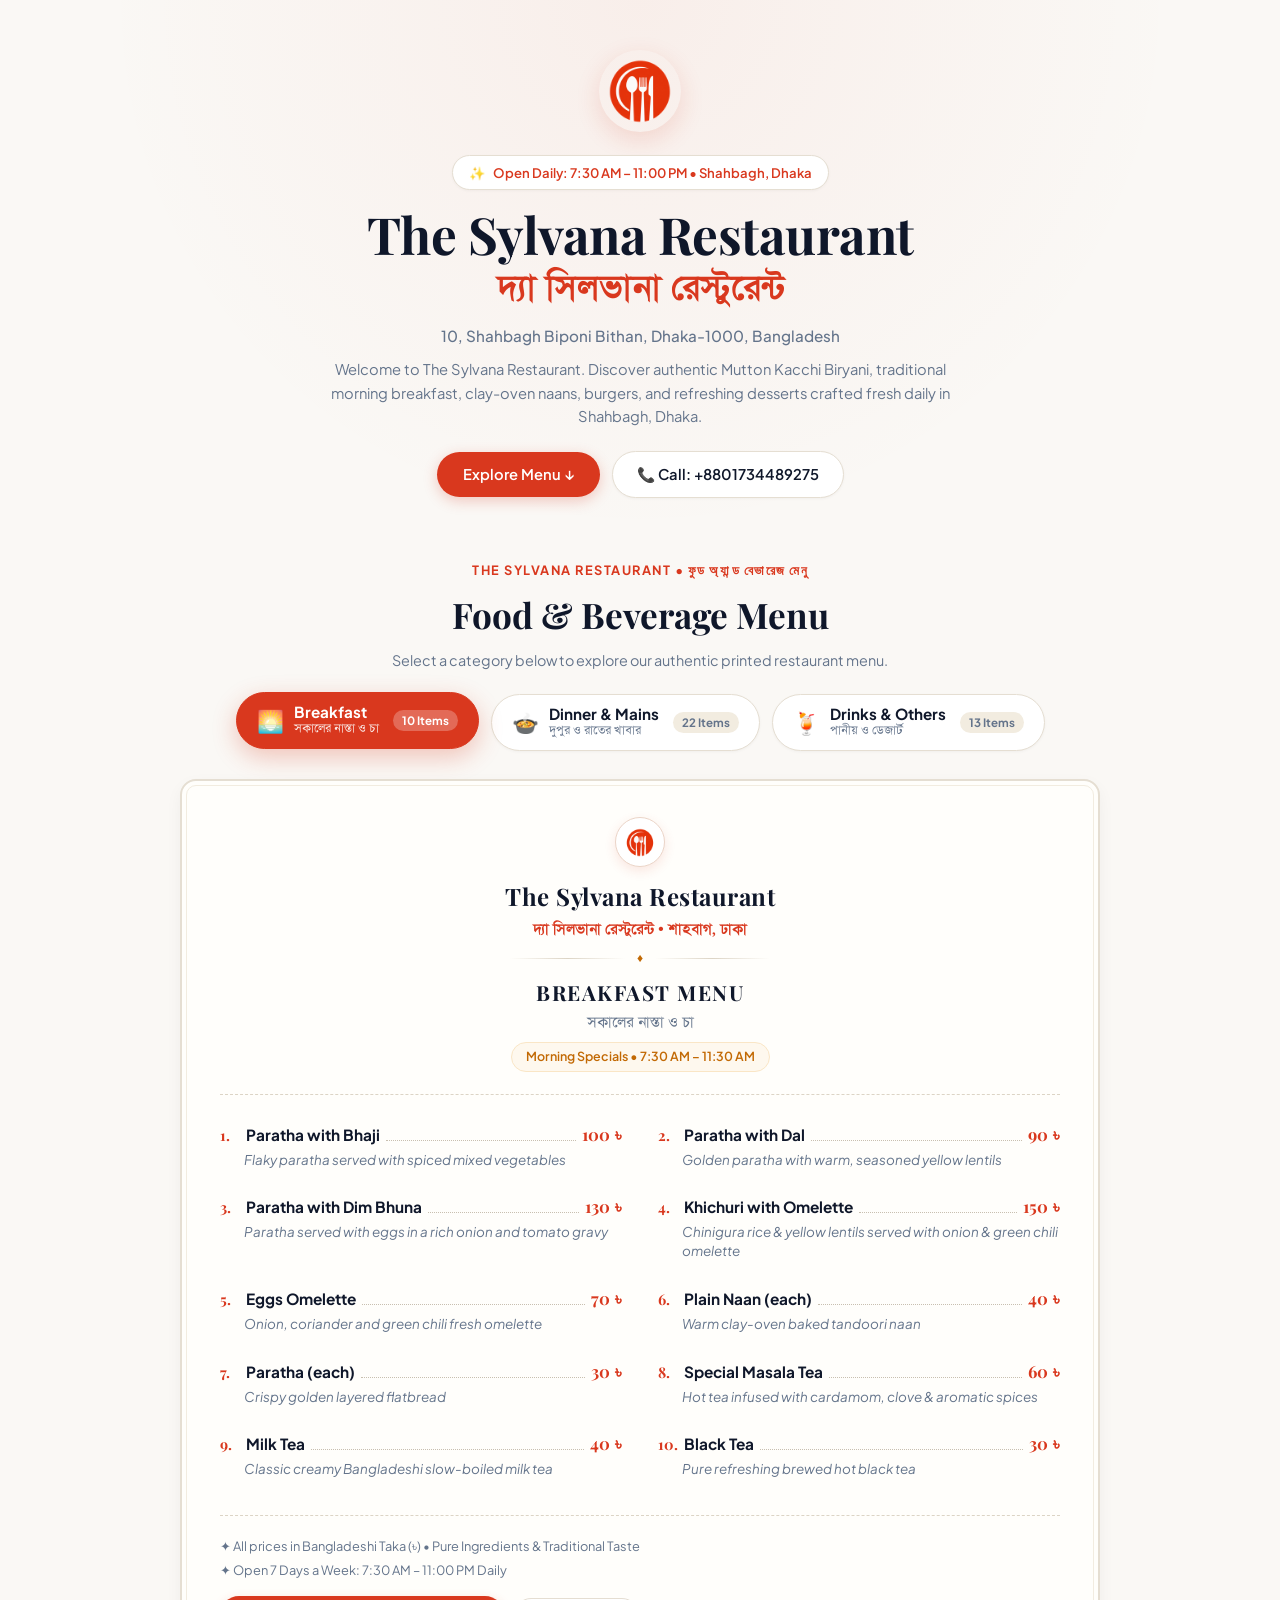
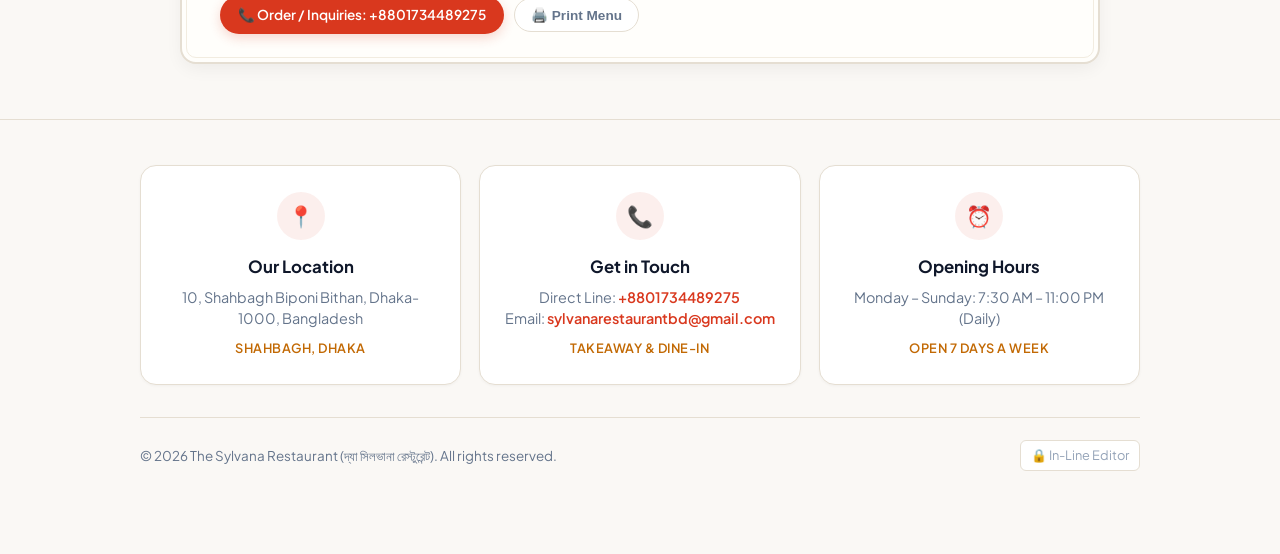
==== commit cbcb32e0: "feat: minimal printable restaurant menu leaf with 3 highlighted categories (Breakfast, Dinner, Drink" ====
--- a/public/index.html
+++ b/public/index.html
@@ -3,17 +3,17 @@
 <head>
   <meta charset="UTF-8">
   <meta name="viewport" content="width=device-width, initial-scale=1.0">
-  <title>The Sylvana Restaurant | দ্যা সিলভানা রেস্টুরেন্ট</title>
-  <meta name="description" content="The Sylvana Restaurant (দ্যা সিলভানা রেস্টুরেন্ট) - Authentic Bengali Cuisine, Kacchi Biryani, hearty breakfast, and Continental dining in Shahbagh, Dhaka.">
+  <title>The Sylvana Restaurant | Authentic Food Menu in Shahbagh, Dhaka</title>
+  <meta name="description" content="Minimal, authentic printed food & beverage menu for The Sylvana Restaurant in Shahbagh, Dhaka. Open daily 7:30 AM to 11:00 PM.">
   <link rel="icon" type="image/svg+xml" href="favicon.svg">
 
-  <!-- Modern Light Responsive Stylesheet -->
-  <link rel="stylesheet" href="css/modern.css?v=4">
+  <!-- Minimal & Modern Stylesheet -->
+  <link rel="stylesheet" href="css/modern.css?v=5">
 </head>
 <body>
 
   <!-- ========================================================
-       SECTION 1: HERO & RESTAURANT INTRO (NO NAVIGATION HEADER)
+       SECTION 1: HERO & RESTAURANT EMBLEM
        ======================================================== -->
   <header class="hero-section">
     <div class="site-container">
@@ -23,7 +23,7 @@
 
       <div class="hero-badge">
         <span>✨</span>
-        <span>Authentic Bengali & Continental Dining</span>
+        <span id="heroBadgeText">Open Daily: 7:30 AM – 11:00 PM • Shahbagh, Dhaka</span>
       </div>
 
       <h1 class="hero-title-en" id="heroBrandEn">The Sylvana Restaurant</h1>
@@ -31,7 +31,7 @@
       <p class="hero-location-text" id="heroLocationText">10, Shahbagh Biponi Bithan, Dhaka-1000, Bangladesh</p>
 
       <p class="hero-desc" id="heroDesc">
-        Welcome to The Sylvana Restaurant. Discover our slow-cooked Mutton Kacchi Biryani, traditional Bengali breakfast, fresh clay-oven naans, and gourmet specialties crafted fresh every day at Shahbagh, Dhaka.
+        Welcome to The Sylvana Restaurant. Discover authentic Mutton Kacchi Biryani, traditional morning breakfast, clay-oven naans, burgers, and refreshing desserts crafted fresh daily in Shahbagh, Dhaka.
       </p>
 
       <div class="hero-actions">
@@ -46,95 +46,183 @@
   </header>
 
   <!-- ========================================================
-       SECTION 2: MIDDLE MENU (AUTHENTIC 4-PAGE MENU CARDS WITH LIGHTBOX)
+       SECTION 2: MINIMAL PRINTABLE RESTAURANT MENU
+       3 Highlighted Categories: Breakfast | Dinner & Mains | Drinks & Others
        ======================================================== -->
   <main class="menu-section" id="menu">
     <div class="site-container">
       <div class="menu-header-bar">
         <p class="section-label">THE SYLVANA RESTAURANT • ফুড অ্যান্ড বেভারেজ মেনু</p>
         <h2 class="section-main-title" id="menuSectionTitle">Food & Beverage Menu</h2>
-        <p class="section-subtitle" id="menuSectionSub">Click any menu card below to view or zoom into the complete high-resolution menu page.</p>
-      </div>
-
-      <!-- 4 Authentic Menu Cards Grid (Pre-rendered for Instant Paint, Enhanced by modern.js) -->
-      <div class="menu-pages-grid" id="menuCardsGrid">
-        <article class="menu-page-card" data-page-index="0" tabindex="0" role="button" aria-label="Open Breakfast Menu & Tea Item">
-          <div class="menu-page-thumb-wrap">
-            <img src="assets/menu-page-1.webp" alt="Breakfast Menu & Tea Item" class="menu-page-thumb" loading="eager" onerror="this.onerror=null;this.src='assets/menu-page-1.jpg'">
-            <span class="menu-page-badge">Page 1 • Breakfast & Tea</span>
-            <div class="menu-page-overlay">
-              <span class="menu-page-zoom-pill">🔍 Click to View Full Menu</span>
+        <p class="section-subtitle" id="menuSectionSub">Select a category below to explore our authentic printed restaurant menu.</p>
+      </div>
+
+      <!-- 3 Highlighted Category Tabs -->
+      <nav class="category-tabs-nav" aria-label="Menu Category Selection">
+        <button type="button" class="category-tab-btn active" data-category="breakfast" id="tabBreakfast">
+          <span class="tab-icon">🌅</span>
+          <span class="tab-text">
+            <span class="tab-title">Breakfast</span>
+            <span class="tab-bn">সকালের নাস্তা ও চা</span>
+          </span>
+          <span class="tab-count">10 Items</span>
+        </button>
+
+        <button type="button" class="category-tab-btn" data-category="dinner" id="tabDinner">
+          <span class="tab-icon">🍲</span>
+          <span class="tab-text">
+            <span class="tab-title">Dinner & Mains</span>
+            <span class="tab-bn">দুপুর ও রাতের খাবার</span>
+          </span>
+          <span class="tab-count">22 Items</span>
+        </button>
+
+        <button type="button" class="category-tab-btn" data-category="other" id="tabOther">
+          <span class="tab-icon">🍹</span>
+          <span class="tab-text">
+            <span class="tab-title">Drinks & Others</span>
+            <span class="tab-bn">পানীয় ও ডেজার্ট</span>
+          </span>
+          <span class="tab-count">13 Items</span>
+        </button>
+      </nav>
+
+      <!-- Printable Restaurant Menu Leaf Board -->
+      <div class="print-leaf-wrapper">
+        <article class="print-leaf-card" id="printableMenuLeaf">
+          <!-- Card Header styled like an authentic fine-dining printed menu -->
+          <header class="print-leaf-header">
+            <div class="print-leaf-emblem">
+              <img src="assets/sylvana-logo.png" alt="Emblem" class="print-leaf-emblem-img">
             </div>
-          </div>
-          <div class="menu-page-card-body">
-            <h3 class="menu-page-card-title" data-page-field="title">Breakfast Menu & Tea Item</h3>
-            <div class="menu-page-card-bn" data-page-field="titleBn">সকালের নাস্তা ও স্পেশাল চা</div>
-            <p class="menu-page-card-summary" data-page-field="summary">Paratha with Bhaji, Dal, Dim Bhuna, Khichuri with Omelet, Plain Naan, Garlic Naan & Masala Tea</p>
-            <div class="menu-page-card-btn">
-              <span>📖 View High-Res Page 1</span>
+            <h3 class="print-leaf-restaurant-name">The Sylvana Restaurant</h3>
+            <div class="print-leaf-restaurant-bn">দ্যা সিলভানা রেস্টুরেন্ট • শাহবাগ, ঢাকা</div>
+            <div class="print-leaf-divider">
+              <span class="divider-line"></span>
+              <span class="divider-icon">♦</span>
+              <span class="divider-line"></span>
             </div>
-          </div>
+            <h4 class="print-leaf-cat-title" id="leafCatTitle">BREAKFAST MENU</h4>
+            <div class="print-leaf-cat-bn" id="leafCatBn">সকালের নাস্তা ও স্পেশাল চা</div>
+            <p class="print-leaf-timing" id="leafCatTiming">Morning Specials • 7:30 AM – 11:30 AM</p>
+          </header>
+
+          <!-- 2-Column Balanced Printable Dishes Grid -->
+          <div class="print-leaf-items-grid" id="leafItemsGrid">
+        <div class="menu-leaf-item" data-item-id="b1">
+          <div class="item-header-row">
+            <span class="item-num">1.</span>
+            <span class="item-name" data-field="name">Paratha with Bhaji</span>
+            <span class="item-dots" aria-hidden="true"></span>
+            <span class="item-price" data-field="price">100 ৳</span>
+          </div>
+          <p class="item-desc" data-field="desc">Flaky paratha served with spiced mixed vegetables</p>
+        </div>
+        <div class="menu-leaf-item" data-item-id="b2">
+          <div class="item-header-row">
+            <span class="item-num">2.</span>
+            <span class="item-name" data-field="name">Paratha with Dal</span>
+            <span class="item-dots" aria-hidden="true"></span>
+            <span class="item-price" data-field="price">90 ৳</span>
+          </div>
+          <p class="item-desc" data-field="desc">Golden paratha with warm, seasoned yellow lentils</p>
+        </div>
+        <div class="menu-leaf-item" data-item-id="b3">
+          <div class="item-header-row">
+            <span class="item-num">3.</span>
+            <span class="item-name" data-field="name">Paratha with Dim Bhuna</span>
+            <span class="item-dots" aria-hidden="true"></span>
+            <span class="item-price" data-field="price">130 ৳</span>
+          </div>
+          <p class="item-desc" data-field="desc">Paratha served with eggs in a rich onion and tomato gravy</p>
+        </div>
+        <div class="menu-leaf-item" data-item-id="b4">
+          <div class="item-header-row">
+            <span class="item-num">4.</span>
+            <span class="item-name" data-field="name">Khichuri with Omelette</span>
+            <span class="item-dots" aria-hidden="true"></span>
+            <span class="item-price" data-field="price">150 ৳</span>
+          </div>
+          <p class="item-desc" data-field="desc">Chinigura rice & yellow lentils served with onion & green chili omelette</p>
+        </div>
+        <div class="menu-leaf-item" data-item-id="b5">
+          <div class="item-header-row">
+            <span class="item-num">5.</span>
+            <span class="item-name" data-field="name">Eggs Omelette</span>
+            <span class="item-dots" aria-hidden="true"></span>
+            <span class="item-price" data-field="price">70 ৳</span>
+          </div>
+          <p class="item-desc" data-field="desc">Onion, coriander and green chili fresh omelette</p>
+        </div>
+        <div class="menu-leaf-item" data-item-id="b6">
+          <div class="item-header-row">
+            <span class="item-num">6.</span>
+            <span class="item-name" data-field="name">Plain Naan (each)</span>
+            <span class="item-dots" aria-hidden="true"></span>
+            <span class="item-price" data-field="price">40 ৳</span>
+          </div>
+          <p class="item-desc" data-field="desc">Warm clay-oven baked tandoori naan</p>
+        </div>
+        <div class="menu-leaf-item" data-item-id="b7">
+          <div class="item-header-row">
+            <span class="item-num">7.</span>
+            <span class="item-name" data-field="name">Paratha (each)</span>
+            <span class="item-dots" aria-hidden="true"></span>
+            <span class="item-price" data-field="price">30 ৳</span>
+          </div>
+          <p class="item-desc" data-field="desc">Crispy golden layered flatbread</p>
+        </div>
+        <div class="menu-leaf-item" data-item-id="b8">
+          <div class="item-header-row">
+            <span class="item-num">8.</span>
+            <span class="item-name" data-field="name">Special Masala Tea</span>
+            <span class="item-dots" aria-hidden="true"></span>
+            <span class="item-price" data-field="price">60 ৳</span>
+          </div>
+          <p class="item-desc" data-field="desc">Hot tea infused with cardamom, clove & aromatic spices</p>
+        </div>
+        <div class="menu-leaf-item" data-item-id="b9">
+          <div class="item-header-row">
+            <span class="item-num">9.</span>
+            <span class="item-name" data-field="name">Milk Tea</span>
+            <span class="item-dots" aria-hidden="true"></span>
+            <span class="item-price" data-field="price">40 ৳</span>
+          </div>
+          <p class="item-desc" data-field="desc">Classic creamy Bangladeshi slow-boiled milk tea</p>
+        </div>
+        <div class="menu-leaf-item" data-item-id="b10">
+          <div class="item-header-row">
+            <span class="item-num">10.</span>
+            <span class="item-name" data-field="name">Black Tea</span>
+            <span class="item-dots" aria-hidden="true"></span>
+            <span class="item-price" data-field="price">30 ৳</span>
+          </div>
+          <p class="item-desc" data-field="desc">Pure refreshing brewed hot black tea</p>
+        </div>
+          </div>
+
+          <!-- Printable Leaf Footer -->
+          <footer class="print-leaf-footer">
+            <div class="print-leaf-footer-notes">
+              <span>✦ All prices in Bangladeshi Taka (৳) • Pure Ingredients & Traditional Taste</span>
+              <span>✦ Open 7 Days a Week: 7:30 AM – 11:00 PM Daily</span>
+            </div>
+            <div class="print-leaf-footer-actions">
+              <a href="tel:+8801734489275" class="btn-leaf-order">
+                <span>📞 Order / Inquiries: +8801734489275</span>
+              </a>
+              <button type="button" class="btn-leaf-print" onclick="window.print()">
+                <span>🖨️ Print Menu</span>
+              </button>
+            </div>
+          </footer>
         </article>
-
-        <article class="menu-page-card" data-page-index="1" tabindex="0" role="button" aria-label="Open Lunch & Dinner Starters, Burgers & Pizza">
-          <div class="menu-page-thumb-wrap">
-            <img src="assets/menu-page-2.webp" alt="Lunch & Dinner Starters, Burgers & Pizza" class="menu-page-thumb" loading="eager" onerror="this.onerror=null;this.src='assets/menu-page-2.jpg'">
-            <span class="menu-page-badge">Page 2 • Starters & Pizza</span>
-            <div class="menu-page-overlay">
-              <span class="menu-page-zoom-pill">🔍 Click to View Full Menu</span>
-            </div>
-          </div>
-          <div class="menu-page-card-body">
-            <h3 class="menu-page-card-title" data-page-field="title">Lunch & Dinner Starters, Burgers & Pizza</h3>
-            <div class="menu-page-card-bn" data-page-field="titleBn">স্যুপ, ফ্রাইড চিকেন, বার্গার ও পিৎজা</div>
-            <p class="menu-page-card-summary" data-page-field="summary">Chicken Soup, French Fries, Samosa, Spicy Fried Chicken, Gourmet Burgers, Margherita Pizza & Pasta</p>
-            <div class="menu-page-card-btn">
-              <span>📖 View High-Res Page 2</span>
-            </div>
-          </div>
-        </article>
-
-        <article class="menu-page-card" data-page-index="2" tabindex="0" role="button" aria-label="Open Traditional Meals & Favourites">
-          <div class="menu-page-thumb-wrap">
-            <img src="assets/menu-page-3.webp" alt="Traditional Meals & Favourites" class="menu-page-thumb" loading="eager" onerror="this.onerror=null;this.src='assets/menu-page-3.jpg'">
-            <span class="menu-page-badge">Page 3 • Biryani & Curries</span>
-            <div class="menu-page-overlay">
-              <span class="menu-page-zoom-pill">🔍 Click to View Full Menu</span>
-            </div>
-          </div>
-          <div class="menu-page-card-body">
-            <h3 class="menu-page-card-title" data-page-field="title">Traditional Meals & Favourites</h3>
-            <div class="menu-page-card-bn" data-page-field="titleBn">ঐতিহ্যবাহী কাচ্চি বিরিয়ানি ও দেশি খাবার</div>
-            <p class="menu-page-card-summary" data-page-field="summary">Mutton Kacchi Biryani, Beef Tehari, Chicken Dum Biryani, Fish Curry with Rice, Beef Bhuna & Dal</p>
-            <div class="menu-page-card-btn">
-              <span>📖 View High-Res Page 3</span>
-            </div>
-          </div>
-        </article>
-
-        <article class="menu-page-card" data-page-index="3" tabindex="0" role="button" aria-label="Open Drinks, Desserts & Refreshments">
-          <div class="menu-page-thumb-wrap">
-            <img src="assets/menu-page-4.webp" alt="Drinks, Desserts & Refreshments" class="menu-page-thumb" loading="eager" onerror="this.onerror=null;this.src='assets/menu-page-4.jpg'">
-            <span class="menu-page-badge">Page 4 • Drinks & Sweets</span>
-            <div class="menu-page-overlay">
-              <span class="menu-page-zoom-pill">🔍 Click to View Full Menu</span>
-            </div>
-          </div>
-          <div class="menu-page-card-body">
-            <h3 class="menu-page-card-title" data-page-field="title">Drinks, Desserts & Refreshments</h3>
-            <div class="menu-page-card-bn" data-page-field="titleBn">মিষ্টি, লস্যি, মিল্কশেক ও ফ্রেশ জুস</div>
-            <p class="menu-page-card-summary" data-page-field="summary">Gulab Jamun, Firni, Sweet Yoghurt, Lassi, Chocolate Milkshake, Regular Hot Coffee & Fresh Orange Juice</p>
-            <div class="menu-page-card-btn">
-              <span>📖 View High-Res Page 4</span>
-            </div>
-          </div>
-        </article>
       </div>
     </div>
   </main>
 
   <!-- ========================================================
-       SECTION 3: CONTACT & DETAILS (BOTTOM / LAST)
+       SECTION 3: CONTACT & DETAILS
        ======================================================== -->
   <section class="contact-section">
     <div class="site-container">
@@ -167,7 +255,7 @@
           <div class="contact-icon-bubble">⏰</div>
           <h3 class="contact-card-title">Opening Hours</h3>
           <p class="contact-card-text" id="contactHours">
-            Monday – Sunday: 7:00 AM – 11:30 PM (Daily)
+            Monday – Sunday: 7:30 AM – 11:00 PM (Daily)
           </p>
           <div class="contact-card-highlight">Open 7 Days a Week</div>
         </div>
@@ -225,34 +313,7 @@
     </div>
   </div>
 
-  <!-- ========================================================
-       FULLSCREEN INTERACTIVE MENU IMAGE LIGHTBOX MODAL
-       ======================================================== -->
-  <div class="menu-lightbox" id="menuLightbox" role="dialog" aria-modal="true" aria-label="Menu Image Viewer">
-    <div class="lightbox-overlay" id="lightboxOverlay"></div>
-    <div class="lightbox-container">
-      <div class="lightbox-bar">
-        <div class="lightbox-info">
-          <span class="lightbox-counter" id="lightboxCounter">Page 1 of 4</span>
-          <span class="lightbox-title" id="lightboxTitle">Breakfast Menu & Tea Item</span>
-        </div>
-        <div class="lightbox-actions">
-          <a href="#" target="_blank" class="lightbox-btn" id="lightboxDirectLink" title="Open Full Image in New Tab">↗ Full Image</a>
-          <button type="button" class="lightbox-btn-close" id="lightboxCloseBtn" title="Close (ESC)">✕</button>
-        </div>
-      </div>
-      <div class="lightbox-image-wrap" id="lightboxImageWrap">
-        <button type="button" class="lightbox-arrow arrow-left" id="lightboxPrevBtn" aria-label="Previous Page">‹</button>
-        <img src="" alt="Menu Page" class="lightbox-img" id="lightboxMainImg">
-        <button type="button" class="lightbox-arrow arrow-right" id="lightboxNextBtn" aria-label="Next Page">›</button>
-      </div>
-      <div class="lightbox-thumbs-bar" id="lightboxThumbsBar">
-        <!-- Rendered by modern.js -->
-      </div>
-    </div>
-  </div>
-
-  <!-- Dynamic Content & In-line Editor Controller -->
-  <script src="js/modern.js?v=4"></script>
+  <!-- Dynamic Controller -->
+  <script src="js/modern.js?v=5"></script>
 </body>
 </html>
--- a/public/css/modern.css
+++ b/public/css/modern.css
@@ -1,6 +1,6 @@
 /* ========================================================
    THE SYLVANA RESTAURANT - MODERN, MINIMAL, LIGHT WEBSITE
-   Curated Breakfast & Lunch Visual Menu with Images
+   Printable Food & Beverage Menu Leaf (Breakfast | Dinner | Others)
    ======================================================== */
 
 @import url('https://fonts.googleapis.com/css2?family=Playfair+Display:ital,wght@0,500;0,600;0,700;1,400&family=Plus+Jakarta+Sans:wght@300;400;500;600;700&display=swap');
@@ -23,10 +23,11 @@
 }
 
 :root {
-  --bg-main: #faf9f6;
+  --bg-main: #faf8f5;
   --bg-card: #ffffff;
-  --border-light: #e2e8f0;
-  --border-subtle: #f1f5f9;
+  --bg-leaf: #fffefb;
+  --border-light: #e5ded2;
+  --border-subtle: #f2ece0;
   
   --text-main: #0f172a;
   --text-muted: #64748b;
@@ -36,16 +37,16 @@
   --primary-red-hover: #b91c1c;
   --primary-soft-red: rgba(217, 56, 30, 0.08);
   
-  --amber-gold: #d97706;
-  --amber-light: #fef3c7;
+  --amber-gold: #c26904;
+  --amber-light: #fef8ee;
   
   --font-serif: 'Playfair Display', Georgia, serif;
   --font-sans: 'Plus Jakarta Sans', -apple-system, BlinkMacSystemFont, 'Segoe UI', sans-serif;
   --font-bengali: 'Bornomala', 'Hind Siliguri', sans-serif;
   
-  --shadow-sm: 0 1px 3px rgba(0, 0, 0, 0.05);
-  --shadow-md: 0 6px 16px -2px rgba(0, 0, 0, 0.06);
-  --shadow-lg: 0 16px 32px -4px rgba(0, 0, 0, 0.1);
+  --shadow-sm: 0 1px 3px rgba(0, 0, 0, 0.04);
+  --shadow-md: 0 6px 18px -2px rgba(0, 0, 0, 0.06);
+  --shadow-lg: 0 16px 36px -4px rgba(0, 0, 0, 0.08);
   --radius-lg: 16px;
   --radius-md: 10px;
 }
@@ -74,27 +75,27 @@
 }
 
 .site-container {
-  max-width: 1140px;
+  max-width: 1040px;
   margin: 0 auto;
   padding: 0 20px;
 }
 
 /* ========================================================
-   SECTION 1: HERO / INTRO (NO TOP NAVBAR)
+   SECTION 1: HERO & EMBLEM
    ======================================================== */
 .hero-section {
-  padding: 56px 0 36px;
   text-align: center;
+  padding: 50px 0 32px;
+  background: radial-gradient(circle at 50% 0%, rgba(217, 56, 30, 0.05) 0%, transparent 65%);
 }
 
 .hero-logo-wrapper {
   margin-bottom: 16px;
-  display: inline-block;
 }
 
 .hero-logo-img {
-  width: 90px;
-  height: 90px;
+  width: 82px;
+  height: 82px;
   object-fit: contain;
   border-radius: 50%;
   box-shadow: 0 8px 24px rgba(217, 56, 30, 0.15);
@@ -116,13 +117,14 @@
   font-size: 0.82rem;
   font-weight: 600;
   color: var(--primary-red);
-  margin-bottom: 16px;
+  margin-bottom: 14px;
   box-shadow: var(--shadow-sm);
+  max-width: 100%;
 }
 
 .hero-title-en {
   font-family: var(--font-serif);
-  font-size: clamp(1.6rem, 6vw, 3.2rem);
+  font-size: clamp(1.8rem, 6vw, 3.2rem);
   font-weight: 700;
   color: var(--text-main);
   line-height: 1.18;
@@ -133,27 +135,27 @@
 
 .hero-title-bn {
   font-family: var(--font-bengali);
-  font-size: clamp(1.3rem, 5vw, 2.3rem);
+  font-size: clamp(1.35rem, 5vw, 2.2rem);
   font-weight: 700;
   color: var(--primary-red);
   line-height: 1.3;
-  margin-bottom: 12px;
+  margin-bottom: 10px;
   word-break: break-word;
 }
 
 .hero-location-text {
-  font-size: 1rem;
+  font-size: 0.95rem;
   font-weight: 500;
   color: var(--text-muted);
   max-width: 640px;
-  margin: 0 auto 12px;
+  margin: 0 auto 10px;
 }
 
 .hero-desc {
-  font-size: 0.94rem;
+  font-size: 0.92rem;
   color: var(--text-muted);
   max-width: 660px;
-  margin: 0 auto 24px;
+  margin: 0 auto 22px;
   line-height: 1.6;
 }
 
@@ -161,17 +163,17 @@
   display: flex;
   justify-content: center;
   align-items: center;
-  gap: 14px;
+  gap: 12px;
   flex-wrap: wrap;
 }
 
 .btn-primary {
   background: var(--primary-red);
   color: #fff;
-  padding: 12px 28px;
+  padding: 11px 26px;
   border-radius: 30px;
   font-weight: 600;
-  font-size: 0.95rem;
+  font-size: 0.92rem;
   text-decoration: none;
   box-shadow: 0 4px 14px rgba(217, 56, 30, 0.25);
   transition: all 0.2s ease;
@@ -187,14 +189,15 @@
 }
 
 .btn-secondary {
-  background: var(--bg-card);
+  background: #fff;
   color: var(--text-main);
+  padding: 11px 24px;
+  border-radius: 30px;
+  font-weight: 600;
+  font-size: 0.92rem;
+  text-decoration: none;
   border: 1px solid var(--border-light);
-  padding: 12px 24px;
-  border-radius: 30px;
-  font-weight: 600;
-  font-size: 0.95rem;
-  text-decoration: none;
+  box-shadow: var(--shadow-sm);
   transition: all 0.2s ease;
   display: inline-flex;
   align-items: center;
@@ -202,20 +205,22 @@
 }
 
 .btn-secondary:hover {
-  background: #f8fafc;
-  border-color: #cbd5e1;
+  border-color: var(--primary-red);
+  color: var(--primary-red);
+  transform: translateY(-1px);
 }
 
 /* ========================================================
-   SECTION 2: MIDDLE MENU (BREAKFAST & LUNCH ONLY WITH IMAGES)
+   SECTION 2: MINIMAL PRINTABLE RESTAURANT MENU
+   3 Highlighted Categories: Breakfast, Dinner & Mains, Drinks & Others
    ======================================================== */
 .menu-section {
-  padding: 30px 0 60px;
+  padding: 30px 0 55px;
 }
 
 .menu-header-bar {
   text-align: center;
-  margin-bottom: 24px;
+  margin-bottom: 22px;
 }
 
 .section-label {
@@ -230,7 +235,7 @@
 
 .section-main-title {
   font-family: var(--font-serif);
-  font-size: clamp(1.4rem, 5vw, 2.1rem);
+  font-size: clamp(1.5rem, 5vw, 2.2rem);
   font-weight: 700;
   color: var(--text-main);
   margin-bottom: 6px;
@@ -238,387 +243,360 @@
 }
 
 .section-subtitle {
-  font-size: 0.92rem;
-  color: var(--text-muted);
-}
-
-/* ========================================================
-   SECTION 2: MIDDLE MENU (4 AUTHENTIC MENU PAGES WITH LIGHTBOX)
-   ======================================================== */
-.menu-pages-grid {
-  display: grid;
-  grid-template-columns: repeat(auto-fit, minmax(260px, 1fr));
-  gap: 28px;
-  align-items: stretch;
-}
-
-.menu-page-card {
-  background: var(--bg-card);
-  border: 1px solid var(--border-light);
+  font-size: 0.9rem;
+  color: var(--text-muted);
+}
+
+/* 3 Highlighted Category Tabs */
+.category-tabs-nav {
+  display: flex;
+  justify-content: center;
+  align-items: center;
+  gap: 12px;
+  margin: 0 auto 28px;
+  flex-wrap: wrap;
+  max-width: 880px;
+}
+
+.category-tab-btn {
+  display: inline-flex;
+  align-items: center;
+  gap: 10px;
+  background: #ffffff;
+  border: 1.5px solid var(--border-light);
+  border-radius: 40px;
+  padding: 10px 20px;
+  cursor: pointer;
+  transition: all 0.25s cubic-bezier(0.16, 1, 0.3, 1);
+  box-shadow: var(--shadow-sm);
+  font-family: var(--font-sans);
+  text-align: left;
+}
+
+.category-tab-btn:hover {
+  transform: translateY(-2px);
+  border-color: var(--primary-red);
+  box-shadow: 0 6px 18px rgba(217, 56, 30, 0.12);
+}
+
+.category-tab-btn.active {
+  background: var(--primary-red);
+  border-color: var(--primary-red);
+  color: #fff;
+  box-shadow: 0 8px 24px rgba(217, 56, 30, 0.28);
+  transform: translateY(-2px);
+}
+
+.tab-icon {
+  font-size: 1.35rem;
+  line-height: 1;
+}
+
+.tab-text {
+  display: flex;
+  flex-direction: column;
+}
+
+.tab-title {
+  font-size: 0.95rem;
+  font-weight: 700;
+  line-height: 1.2;
+  color: var(--text-main);
+}
+
+.category-tab-btn.active .tab-title {
+  color: #fff;
+}
+
+.tab-bn {
+  font-size: 0.76rem;
+  color: var(--text-muted);
+  font-family: var(--font-bengali);
+}
+
+.category-tab-btn.active .tab-bn {
+  color: rgba(255, 255, 255, 0.9);
+}
+
+.tab-count {
+  font-size: 0.72rem;
+  font-weight: 700;
+  padding: 3px 9px;
+  border-radius: 20px;
+  background: var(--border-subtle);
+  color: var(--text-muted);
+  margin-left: 4px;
+}
+
+.category-tab-btn.active .tab-count {
+  background: rgba(255, 255, 255, 0.25);
+  color: #fff;
+}
+
+/* Authentic Printable Restaurant Menu Leaf Board */
+.print-leaf-wrapper {
+  max-width: 920px;
+  margin: 0 auto;
+}
+
+.print-leaf-card {
+  background: var(--bg-leaf);
+  border: 2px solid var(--border-light);
+  outline: 1px solid var(--border-subtle);
+  outline-offset: -7px;
   border-radius: var(--radius-lg);
-  overflow: hidden;
-  box-shadow: 0 4px 20px rgba(15, 23, 42, 0.06);
-  transition: all 0.3s cubic-bezier(0.16, 1, 0.3, 1);
-  display: flex;
-  flex-direction: column;
-  cursor: pointer;
+  padding: 36px 38px 28px;
+  box-shadow: var(--shadow-md);
   position: relative;
-  text-align: left;
-}
-
-.menu-page-card:hover {
-  transform: translateY(-6px);
-  box-shadow: 0 14px 32px rgba(217, 56, 30, 0.16);
-  border-color: rgba(217, 56, 30, 0.35);
-}
-
-.menu-page-thumb-wrap {
-  width: 100%;
-  aspect-ratio: 3 / 4;
-  overflow: hidden;
+  transition: opacity 0.2s ease, transform 0.2s ease;
+}
+
+.print-leaf-card.fade-out {
+  opacity: 0;
+  transform: translateY(4px);
+}
+
+.print-leaf-header {
+  text-align: center;
+  padding-bottom: 22px;
+  margin-bottom: 26px;
+  border-bottom: 1px dashed #dcd4c5;
   position: relative;
-  background: #f8fafc;
-}
-
-.menu-page-thumb {
+}
+
+.print-leaf-emblem {
+  width: 50px;
+  height: 50px;
+  margin: 0 auto 10px;
+  background: #fff;
+  border-radius: 50%;
+  padding: 6px;
+  border: 1px solid #ebd5c8;
+  box-shadow: 0 4px 12px rgba(217, 56, 30, 0.12);
+}
+
+.print-leaf-emblem-img {
   width: 100%;
   height: 100%;
-  object-fit: cover;
-  object-position: top center;
-  transition: transform 0.4s ease;
-  display: block;
-}
-
-.menu-page-card:hover .menu-page-thumb {
-  transform: scale(1.04);
-}
-
-.menu-page-overlay {
-  position: absolute;
-  inset: 0;
-  background: linear-gradient(180deg, rgba(0,0,0,0.1) 0%, rgba(0,0,0,0.45) 100%);
-  opacity: 0;
-  transition: opacity 0.25s ease;
-  display: flex;
-  align-items: center;
-  justify-content: center;
-}
-
-.menu-page-card:hover .menu-page-overlay {
-  opacity: 1;
-}
-
-.menu-page-zoom-pill {
-  background: #fff;
-  color: var(--primary-red);
-  padding: 10px 18px;
-  border-radius: 30px;
-  font-weight: 700;
-  font-size: 0.85rem;
-  box-shadow: 0 4px 15px rgba(0,0,0,0.25);
-  display: inline-flex;
-  align-items: center;
-  gap: 6px;
-  transform: translateY(10px);
-  transition: transform 0.25s ease;
-}
-
-.menu-page-card:hover .menu-page-zoom-pill {
-  transform: translateY(0);
-}
-
-.menu-page-badge {
-  position: absolute;
-  top: 14px;
-  left: 14px;
-  background: rgba(15, 23, 42, 0.85);
-  color: #fff;
-  font-size: 0.72rem;
-  font-weight: 700;
-  text-transform: uppercase;
-  padding: 5px 12px;
-  border-radius: 20px;
-  backdrop-filter: blur(6px);
-  z-index: 2;
-}
-
-.menu-page-card-body {
-  padding: 18px 20px 20px;
-  display: flex;
-  flex-direction: column;
-  flex-grow: 1;
-  background: var(--bg-card);
-}
-
-.menu-page-card-title {
-  font-size: 1.12rem;
+  object-fit: contain;
+}
+
+.print-leaf-restaurant-name {
+  font-family: var(--font-serif);
+  font-size: 1.5rem;
   font-weight: 700;
   color: var(--text-main);
-  margin-bottom: 4px;
-  line-height: 1.3;
-}
-
-.menu-page-card-bn {
+  letter-spacing: 0.5px;
+  margin-bottom: 2px;
+}
+
+.print-leaf-restaurant-bn {
   font-family: var(--font-bengali);
   font-size: 0.95rem;
+  font-weight: 600;
   color: var(--primary-red);
-  font-weight: 600;
-  margin-bottom: 8px;
-}
-
-.menu-page-card-summary {
+  margin-bottom: 10px;
+}
+
+.print-leaf-divider {
+  display: flex;
+  align-items: center;
+  justify-content: center;
+  gap: 12px;
+  max-width: 260px;
+  margin: 0 auto 12px;
+  color: var(--amber-gold);
+}
+
+.divider-line {
+  flex: 1;
+  height: 1px;
+  background: linear-gradient(90deg, transparent, #dcd4c5, transparent);
+}
+
+.divider-icon {
+  font-size: 0.75rem;
+  line-height: 1;
+}
+
+.print-leaf-cat-title {
+  font-family: var(--font-serif);
+  font-size: 1.3rem;
+  font-weight: 700;
+  color: var(--text-main);
+  text-transform: uppercase;
+  letter-spacing: 1.5px;
+  margin-bottom: 3px;
+}
+
+.print-leaf-cat-bn {
+  font-family: var(--font-bengali);
+  font-size: 0.92rem;
+  color: var(--text-muted);
+  margin-bottom: 6px;
+}
+
+.print-leaf-timing {
+  display: inline-block;
+  font-size: 0.78rem;
+  font-weight: 600;
+  color: var(--amber-gold);
+  background: var(--amber-light);
+  border: 1px solid #fae6c6;
+  padding: 4px 14px;
+  border-radius: 20px;
+}
+
+/* 2-Column Balanced Printable Dishes Grid */
+.print-leaf-items-grid {
+  display: grid;
+  grid-template-columns: repeat(2, 1fr);
+  column-gap: 36px;
+  row-gap: 20px;
+}
+
+.menu-leaf-item {
+  display: flex;
+  flex-direction: column;
+  padding-bottom: 4px;
+  transition: background 0.15s ease;
+  border-radius: 4px;
+}
+
+.item-header-row {
+  display: flex;
+  align-items: baseline;
+  width: 100%;
+  gap: 6px;
+}
+
+.item-num {
+  font-family: var(--font-serif);
+  font-weight: 700;
+  color: var(--primary-red);
+  font-size: 0.92rem;
+  min-width: 20px;
+}
+
+.item-name {
+  font-weight: 700;
+  color: var(--text-main);
+  font-size: 0.96rem;
+  white-space: nowrap;
+}
+
+.item-dots {
+  flex: 1;
+  border-bottom: 1.5px dotted #c8bfb0;
+  margin-bottom: 4px;
+  min-width: 18px;
+}
+
+.item-price {
+  font-family: var(--font-serif);
+  font-weight: 700;
+  color: var(--primary-red);
+  font-size: 1.05rem;
+  white-space: nowrap;
+  letter-spacing: 0.2px;
+}
+
+.item-desc {
   font-size: 0.84rem;
   color: var(--text-muted);
-  line-height: 1.5;
-  margin-bottom: 14px;
-  flex-grow: 1;
-}
-
-.menu-page-card-btn {
-  background: #fff5f2;
-  color: var(--primary-red);
-  border: 1px solid rgba(217, 56, 30, 0.2);
-  border-radius: 20px;
-  padding: 8px 16px;
-  font-size: 0.82rem;
-  font-weight: 600;
-  text-align: center;
-  display: inline-flex;
-  align-items: center;
-  justify-content: center;
-  gap: 6px;
-  transition: all 0.2s ease;
-}
-
-.menu-page-card:hover .menu-page-card-btn {
+  font-style: italic;
+  line-height: 1.4;
+  margin-top: 3px;
+  padding-left: 24px;
+}
+
+/* Printable Leaf Footer */
+.print-leaf-footer {
+  margin-top: 32px;
+  padding-top: 20px;
+  border-top: 1px dashed #dcd4c5;
+  display: flex;
+  justify-content: space-between;
+  align-items: center;
+  flex-wrap: wrap;
+  gap: 16px;
+}
+
+.print-leaf-footer-notes {
+  display: flex;
+  flex-direction: column;
+  gap: 3px;
+  font-size: 0.8rem;
+  color: var(--text-muted);
+}
+
+.print-leaf-footer-actions {
+  display: flex;
+  align-items: center;
+  gap: 10px;
+  flex-wrap: wrap;
+}
+
+.btn-leaf-order {
   background: var(--primary-red);
   color: #fff;
-}
-
-/* ========================================================
-   FULLSCREEN LIGHTBOX MODAL
-   ======================================================== */
-.menu-lightbox {
-  position: fixed;
-  inset: 0;
-  z-index: 10000;
-  display: none;
-  align-items: center;
-  justify-content: center;
-}
-
-.menu-lightbox.active {
-  display: flex;
-}
-
-.lightbox-overlay {
-  position: absolute;
-  inset: 0;
-  background: rgba(10, 15, 29, 0.92);
-  backdrop-filter: blur(10px);
-  -webkit-backdrop-filter: blur(10px);
-}
-
-.lightbox-container {
-  position: relative;
-  z-index: 2;
-  width: 95vw;
-  max-width: 920px;
-  height: 94vh;
-  max-height: 960px;
-  display: flex;
-  flex-direction: column;
-}
-
-.lightbox-bar {
-  display: flex;
-  justify-content: space-between;
-  align-items: center;
-  padding: 10px 16px;
-  background: rgba(30, 41, 59, 0.85);
-  border-radius: 12px 12px 0 0;
-  color: #fff;
-  border-bottom: 1px solid rgba(255, 255, 255, 0.1);
-}
-
-.lightbox-info {
-  display: flex;
-  align-items: center;
-  gap: 12px;
-}
-
-.lightbox-counter {
-  background: var(--primary-red);
-  color: #fff;
-  font-size: 0.75rem;
-  font-weight: 700;
-  padding: 4px 10px;
+  text-decoration: none;
+  font-size: 0.85rem;
+  font-weight: 600;
+  padding: 8px 18px;
   border-radius: 20px;
-  text-transform: uppercase;
-}
-
-.lightbox-title {
-  font-size: 1rem;
-  font-weight: 600;
-  color: #f8fafc;
-}
-
-.lightbox-actions {
-  display: flex;
-  align-items: center;
-  gap: 8px;
-}
-
-.lightbox-btn {
-  background: rgba(255, 255, 255, 0.15);
-  color: #fff;
-  border: none;
-  padding: 6px 12px;
-  border-radius: 6px;
-  font-size: 0.82rem;
-  font-weight: 600;
-  text-decoration: none;
+  box-shadow: 0 4px 12px rgba(217, 56, 30, 0.2);
+  transition: all 0.2s ease;
+  display: inline-flex;
+  align-items: center;
+  gap: 6px;
+}
+
+.btn-leaf-order:hover {
+  background: var(--primary-red-hover);
+  transform: translateY(-1px);
+}
+
+.btn-leaf-print {
+  background: #fff;
+  border: 1px solid var(--border-light);
+  color: var(--text-muted);
+  font-size: 0.85rem;
+  font-weight: 600;
+  padding: 8px 16px;
+  border-radius: 20px;
   cursor: pointer;
-  transition: background 0.2s ease;
-}
-
-.lightbox-btn:hover {
-  background: rgba(255, 255, 255, 0.3);
-}
-
-.lightbox-btn-close {
-  background: rgba(239, 68, 68, 0.85);
-  color: #fff;
-  border: none;
-  width: 32px;
-  height: 32px;
-  border-radius: 6px;
-  font-size: 1rem;
-  font-weight: 700;
-  cursor: pointer;
-  display: flex;
-  align-items: center;
-  justify-content: center;
-  transition: background 0.2s ease;
-}
-
-.lightbox-btn-close:hover {
-  background: #dc2626;
-}
-
-.lightbox-image-wrap {
-  position: relative;
-  flex: 1;
-  display: flex;
-  align-items: center;
-  justify-content: center;
-  overflow: auto;
-  background: rgba(15, 23, 42, 0.6);
-  padding: 12px;
-}
-
-.lightbox-img {
-  max-width: 100%;
-  max-height: 100%;
-  object-fit: contain;
-  border-radius: 8px;
-  box-shadow: 0 10px 40px rgba(0, 0, 0, 0.5);
-  transition: transform 0.2s ease;
-}
-
-.lightbox-arrow {
-  position: absolute;
-  top: 50%;
-  transform: translateY(-50%);
-  background: rgba(15, 23, 42, 0.8);
-  color: #fff;
-  border: 1px solid rgba(255, 255, 255, 0.2);
-  width: 44px;
-  height: 44px;
-  border-radius: 50%;
-  font-size: 1.8rem;
-  line-height: 1;
-  cursor: pointer;
-  display: flex;
-  align-items: center;
-  justify-content: center;
-  z-index: 10;
   transition: all 0.2s ease;
-}
-
-.lightbox-arrow:hover {
-  background: var(--primary-red);
+  display: inline-flex;
+  align-items: center;
+  gap: 6px;
+}
+
+.btn-leaf-print:hover {
   border-color: var(--primary-red);
-}
-
-.arrow-left {
-  left: 14px;
-}
-
-.arrow-right {
-  right: 14px;
-}
-
-.lightbox-thumbs-bar {
-  display: flex;
-  justify-content: center;
-  align-items: center;
-  gap: 10px;
-  padding: 10px;
-  background: rgba(30, 41, 59, 0.9);
-  border-radius: 0 0 12px 12px;
-  overflow-x: auto;
-}
-
-.lightbox-thumb-btn {
-  width: 52px;
-  height: 68px;
-  border-radius: 4px;
-  border: 2px solid transparent;
-  overflow: hidden;
-  cursor: pointer;
-  opacity: 0.6;
-  padding: 0;
-  background: #000;
-  transition: all 0.2s ease;
-}
-
-.lightbox-thumb-btn:hover {
-  opacity: 0.9;
-}
-
-.lightbox-thumb-btn.active {
-  opacity: 1;
-  border-color: var(--primary-red);
-  box-shadow: 0 0 10px rgba(217, 56, 30, 0.5);
-}
-
-.lightbox-thumb-btn img {
-  width: 100%;
-  height: 100%;
-  object-fit: cover;
+  color: var(--primary-red);
 }
 
 /* ========================================================
    SECTION 3: CONTACT & DETAILS
    ======================================================== */
 .contact-section {
-  padding: 50px 0 60px;
+  padding: 45px 0 55px;
   border-top: 1px solid var(--border-light);
 }
 
 .contact-cards-grid {
   display: grid;
   grid-template-columns: repeat(auto-fit, minmax(280px, 1fr));
-  gap: 20px;
-  margin-bottom: 36px;
+  gap: 18px;
+  margin-bottom: 32px;
 }
 
 .contact-card {
   background: var(--bg-card);
   border: 1px solid var(--border-light);
   border-radius: var(--radius-lg);
-  padding: 28px 24px;
+  padding: 26px 22px;
   text-align: center;
   box-shadow: var(--shadow-sm);
   transition: transform 0.2s ease;
@@ -629,27 +607,27 @@
 }
 
 .contact-icon-bubble {
-  width: 52px;
-  height: 52px;
+  width: 48px;
+  height: 48px;
   border-radius: 50%;
   background: var(--primary-soft-red);
   color: var(--primary-red);
   display: flex;
   align-items: center;
   justify-content: center;
-  font-size: 1.4rem;
-  margin: 0 auto 16px;
+  font-size: 1.3rem;
+  margin: 0 auto 14px;
 }
 
 .contact-card-title {
-  font-size: 1.1rem;
+  font-size: 1.05rem;
   font-weight: 700;
   margin-bottom: 6px;
   color: var(--text-main);
 }
 
 .contact-card-text {
-  font-size: 0.92rem;
+  font-size: 0.9rem;
   color: var(--text-muted);
   line-height: 1.5;
 }
@@ -665,7 +643,7 @@
 }
 
 .contact-card-highlight {
-  font-size: 0.82rem;
+  font-size: 0.8rem;
   font-weight: 600;
   color: var(--amber-gold);
   margin-top: 8px;
@@ -676,9 +654,9 @@
 /* Clean Footer */
 .site-footer {
   text-align: center;
-  padding: 24px 0 32px;
+  padding: 22px 0 28px;
   border-top: 1px solid var(--border-light);
-  font-size: 0.85rem;
+  font-size: 0.84rem;
   color: var(--text-muted);
   display: flex;
   justify-content: space-between;
@@ -919,58 +897,59 @@
   to { transform: translateY(0); opacity: 1; }
 }
 
+/* ========================================================
+   RESPONSIVE DESIGN (TABLET & MOBILE)
+   ======================================================== */
 @media (max-width: 768px) {
-  .menu-pages-grid {
-    grid-template-columns: repeat(auto-fit, minmax(240px, 1fr));
-    gap: 20px;
+  .print-leaf-card {
+    padding: 26px 20px 22px;
+  }
+  .print-leaf-items-grid {
+    grid-template-columns: 1fr;
+    gap: 16px;
+  }
+  .category-tabs-nav {
+    flex-direction: column;
+    width: 100%;
+    gap: 8px;
+  }
+  .category-tab-btn {
+    width: 100%;
+    justify-content: space-between;
+    box-sizing: border-box;
+  }
+  .print-leaf-footer {
+    flex-direction: column;
+    text-align: center;
+    gap: 14px;
+  }
+  .print-leaf-footer-actions {
+    width: 100%;
+    justify-content: center;
   }
   .contact-cards-grid {
     grid-template-columns: 1fr;
     gap: 16px;
   }
-}
-
-@media (max-width: 640px) {
+  .site-footer {
+    flex-direction: column;
+    text-align: center;
+    gap: 14px;
+  }
+}
+
+@media (max-width: 480px) {
   .site-container {
     padding: 0 16px;
   }
   .hero-section {
     padding: 36px 0 24px;
-  }
-  .hero-badge {
-    max-width: 100%;
-    white-space: normal;
-    text-align: center;
-    font-size: 0.78rem;
-    padding: 6px 14px;
-    margin-bottom: 14px;
-  }
-  .hero-title-en {
-    font-size: clamp(1.65rem, 7vw, 2.3rem);
-    word-break: break-word;
-    letter-spacing: -0.3px;
-  }
-  .hero-title-bn {
-    font-size: clamp(1.35rem, 5.5vw, 1.8rem);
-    word-break: break-word;
-    margin-bottom: 10px;
-  }
-  .hero-location-text {
-    font-size: 0.88rem;
-    padding: 0 8px;
-    margin-bottom: 10px;
-  }
-  .hero-desc {
-    font-size: 0.88rem;
-    line-height: 1.5;
-    padding: 0 4px;
-    margin-bottom: 20px;
   }
   .hero-actions {
     flex-direction: column;
     width: 100%;
     gap: 10px;
-    padding: 0 12px;
+    padding: 0 10px;
   }
   .hero-actions .btn-primary,
   .hero-actions .btn-secondary {
@@ -978,64 +957,48 @@
     justify-content: center;
     box-sizing: border-box;
   }
-  .section-label {
-    font-size: 0.72rem;
-    letter-spacing: 1px;
-    word-break: break-word;
-    padding: 0 10px;
-  }
-  .section-main-title {
-    font-size: clamp(1.4rem, 6vw, 1.8rem);
-  }
-  .section-subtitle {
-    font-size: 0.85rem;
-    padding: 0 10px;
-  }
-  .menu-pages-grid {
-    grid-template-columns: 1fr;
-    gap: 20px;
-  }
-  .contact-cards-grid {
-    grid-template-columns: 1fr;
-    gap: 16px;
-  }
-  .site-footer {
-    flex-direction: column;
-    text-align: center;
-    gap: 16px;
-  }
-  .lightbox-container {
-    width: 96vw;
-    height: 92vh;
-  }
-  .lightbox-bar {
-    padding: 10px 14px;
-  }
-  .lightbox-title {
-    font-size: 0.85rem;
-    max-width: 140px;
-    white-space: nowrap;
-    overflow: hidden;
-    text-overflow: ellipsis;
-  }
-  .lightbox-arrow {
-    width: 38px;
-    height: 38px;
-    font-size: 1.4rem;
-  }
-  .lightbox-arrow.arrow-left {
-    left: 8px;
-  }
-  .lightbox-arrow.arrow-right {
-    right: 8px;
-  }
-  .lightbox-thumbs-bar {
-    gap: 6px;
-    padding: 6px 10px;
-  }
-  .lightbox-thumb-btn {
-    width: 44px;
-    height: 58px;
-  }
-}
-
+  .item-name {
+    font-size: 0.92rem;
+  }
+  .item-dots {
+    min-width: 12px;
+  }
+  .item-price {
+    font-size: 0.98rem;
+  }
+  .item-desc {
+    padding-left: 20px;
+    font-size: 0.8rem;
+  }
+}
+
+/* Print Styles */
+@media print {
+  body {
+    background: #fff;
+    color: #000;
+  }
+  .hero-section,
+  .category-tabs-nav,
+  .contact-section,
+  .admin-floating-bar,
+  .print-leaf-footer-actions {
+    display: none !important;
+  }
+  .menu-section {
+    padding: 0;
+  }
+  .print-leaf-card {
+    border: 1px solid #000;
+    outline: none;
+    box-shadow: none;
+    padding: 20px;
+    background: #fff;
+  }
+  .item-dots {
+    border-bottom: 1px dotted #666;
+  }
+  .item-price, .item-num, .print-leaf-restaurant-bn {
+    color: #000 !important;
+  }
+}
